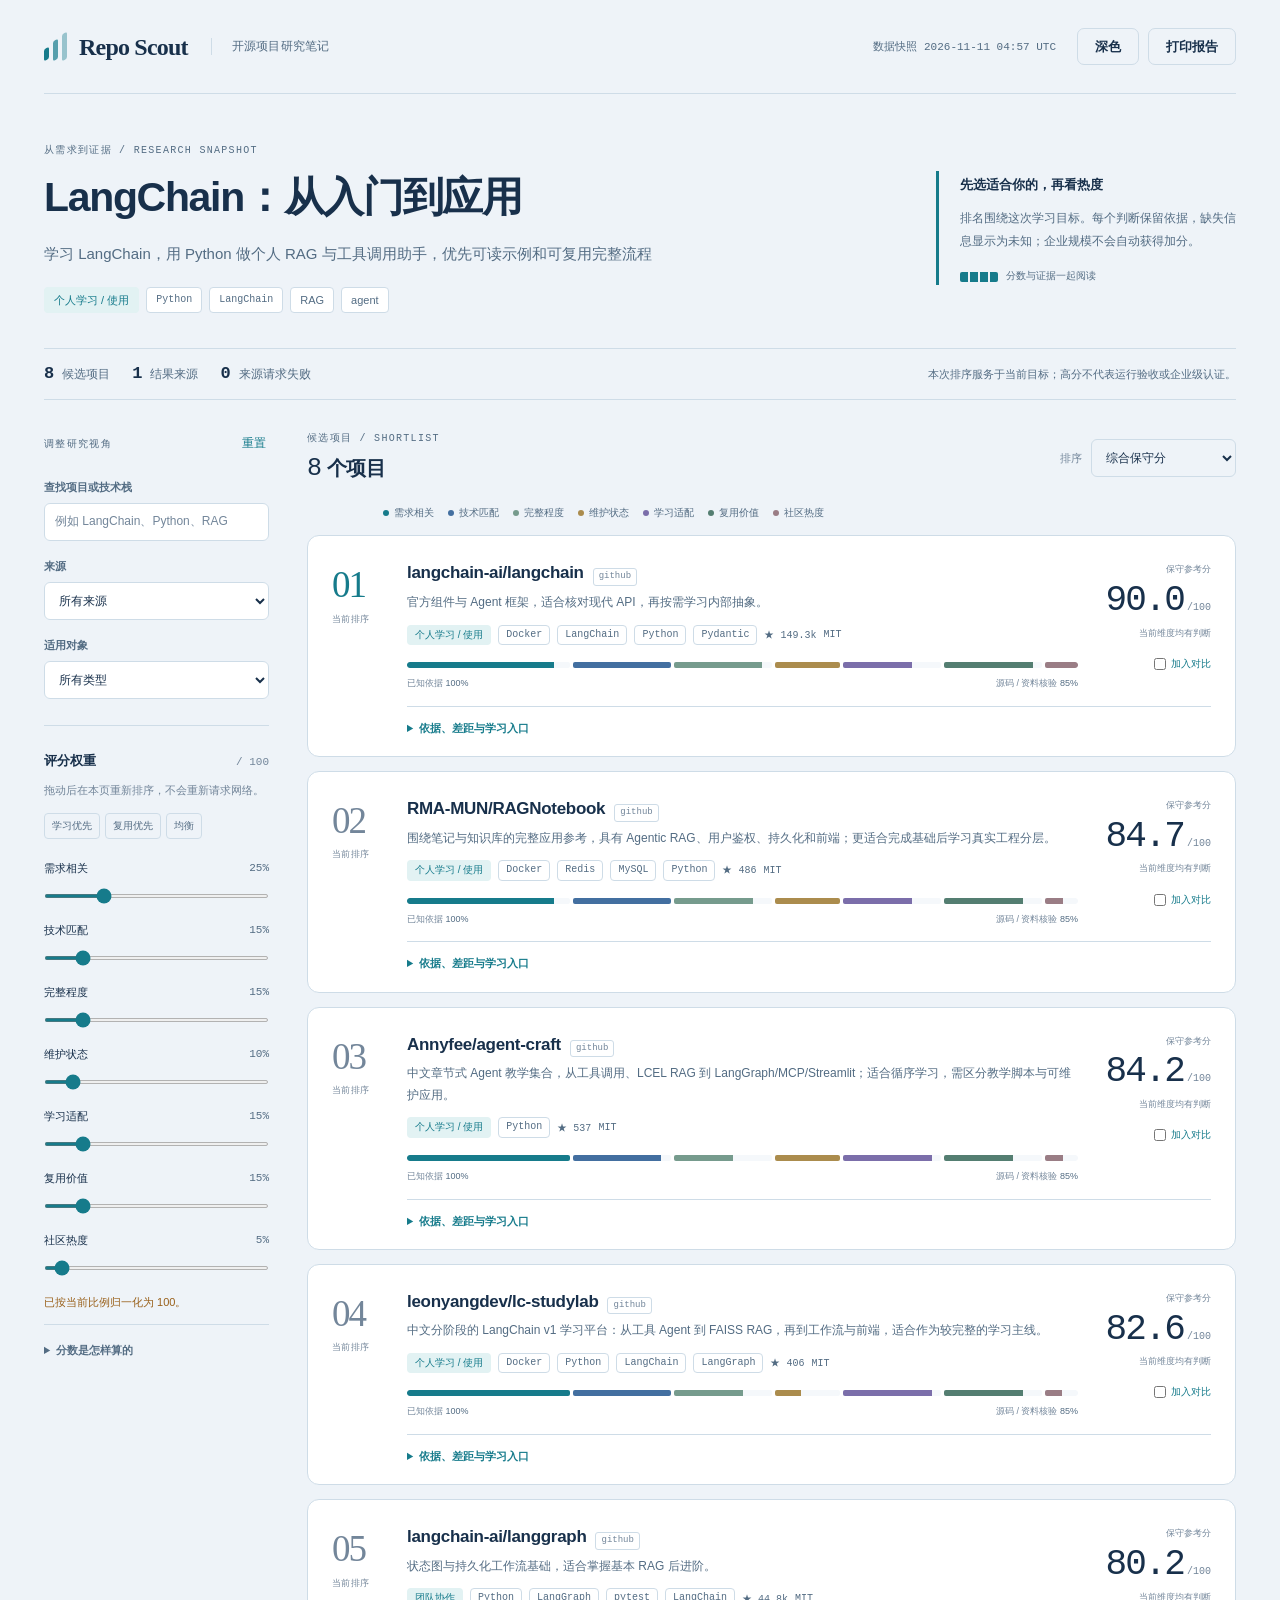
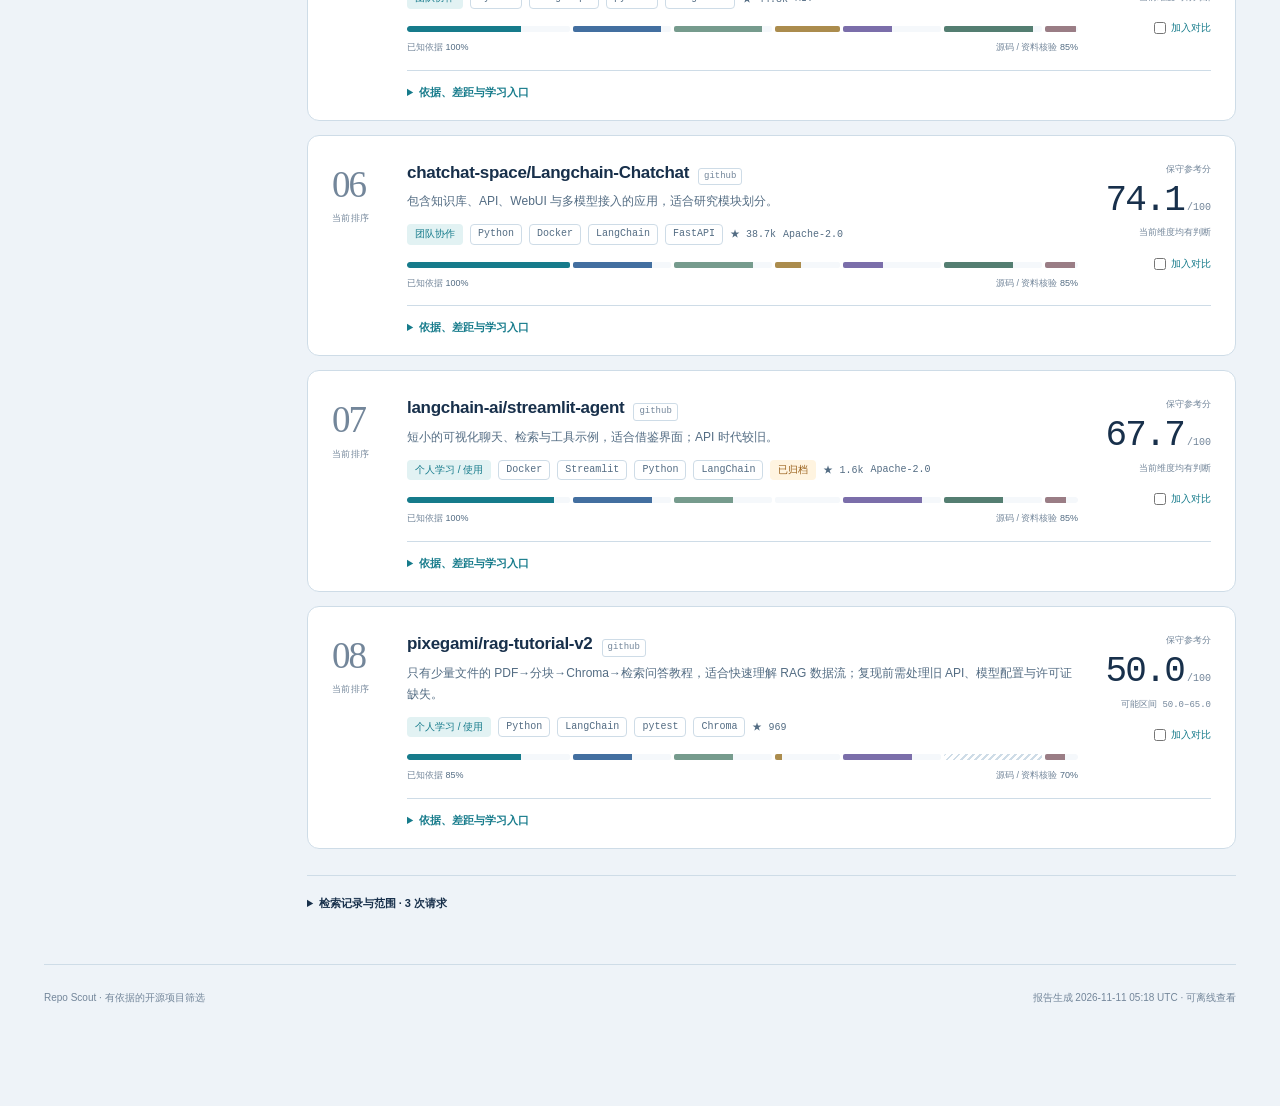
==== docs/index.html @ b9901a0a "feat: publish portable Repo Scout skill with evidence-based LangChain case" ====
<!doctype html>
<html lang="zh-CN" data-theme="light">
<head>
  <meta charset="utf-8">
  <meta name="viewport" content="width=device-width,initial-scale=1">
  <meta name="color-scheme" content="light dark">
  <meta name="referrer" content="no-referrer">
  <meta http-equiv="Content-Security-Policy" content="default-src 'none'; script-src 'unsafe-inline'; style-src 'unsafe-inline'; img-src data:; font-src 'none'; connect-src 'none'; base-uri 'none'; form-action 'none'">
  <title>LangChain：从入门到应用 · Repo Scout</title>
  <style>:root{--field:#eef3f8;--paper:#fff;--ink:#18304b;--sub:#536c83;--muted:#73869a;--rule:#cedce7;--soft:#f5f8fb;--teal:#167b8b;--teal-soft:#e2f2f3;--amber:#99601a;--amber-soft:#fff4e0;--focus:#256eae;--display:Georgia,"Times New Roman","Microsoft YaHei",serif;--body:"Segoe UI","PingFang SC","Microsoft YaHei",sans-serif;--mono:"Cascadia Code","SFMono-Regular",Consolas,monospace;--c0:#167b8b;--c1:#436fa0;--c2:#769b8d;--c3:#ab8c4d;--c4:#7b6eaa;--c5:#547e71;--c6:#9a7d85;color-scheme:light}
[data-theme=dark]{--field:#101d2c;--paper:#172a3c;--ink:#e0ebf5;--sub:#a7bdd0;--muted:#8ba3b8;--rule:#334b61;--soft:#203449;--teal:#76ced4;--teal-soft:#1e414d;--amber:#e7be78;--amber-soft:#3e382b;--focus:#82beef;--c0:#67c0ca;--c1:#86aee0;--c2:#8dbda7;--c3:#c6ad74;--c4:#b4a0de;--c5:#8cb7a8;--c6:#cb9daa;color-scheme:dark}
*{box-sizing:border-box}html{scroll-behavior:smooth;scroll-padding-top:20px}body{margin:0;background:var(--field);color:var(--ink);font:15px/1.65 var(--body)}button,input,select{font:inherit}button,a,input,select,summary{ -webkit-tap-highlight-color:transparent}button{cursor:pointer}a{color:var(--teal);text-decoration-thickness:1px;text-underline-offset:3px}a:hover{text-decoration:underline}button:focus-visible,a:focus-visible,input:focus-visible,select:focus-visible,summary:focus-visible{outline:3px solid var(--focus);outline-offset:4px}button:disabled{opacity:.45;cursor:not-allowed}[hidden]{display:none!important}.page-shell{max-width:1512px;margin:auto;padding:0 44px}.topbar{min-height:94px;border-bottom:1px solid var(--rule);display:flex;align-items:center;justify-content:space-between;gap:20px}.wordmark{display:flex;align-items:center;gap:11px;color:var(--ink);font:700 24px/1 var(--display);letter-spacing:-.8px;text-decoration:none;white-space:nowrap}.wordmark:hover{text-decoration:none}.edition{font:12px var(--body);letter-spacing:.02em;color:var(--sub);margin-left:12px;padding-left:20px;border-left:1px solid var(--rule)}.scout-mark{width:24px;height:27px;position:relative;display:inline-block}.scout-mark i{position:absolute;left:0;bottom:0;width:5px;background:var(--teal);transform:skewY(-25deg);border-radius:2px}.scout-mark i:nth-child(1){height:12px}.scout-mark i:nth-child(2){height:20px;left:9px;opacity:.7}.scout-mark i:nth-child(3){height:27px;left:18px;opacity:.4}.top-actions{display:flex;align-items:center;gap:9px}.snapshot{font:11px var(--mono);color:var(--sub);margin-right:12px}.button{border:1px solid var(--teal);background:var(--teal);color:var(--paper);border-radius:7px;padding:8px 17px;font-size:13px;font-weight:600;line-height:1.5}.button:hover{filter:brightness(.94)}.button.quiet{color:var(--ink);border-color:var(--rule);background:transparent}.text-button{background:none;border:none;color:var(--teal);padding:3px;font-size:12px}.text-button:hover{text-decoration:underline}.brief{padding:49px 0 35px;display:grid;grid-template-columns:minmax(0,1fr) 300px;gap:70px;align-items:center}.eyebrow{font:10px/1.6 var(--mono);text-transform:uppercase;letter-spacing:.13em;color:var(--sub);margin:0 0 12px}.brief h1{font-size:clamp(28px,3.2vw,45px);font-weight:650;line-height:1.3;letter-spacing:-1.3px;margin:0 0 16px;max-width:850px}.brief-goal{font-size:15px;line-height:1.85;color:var(--sub);max-width:780px;margin:0 0 19px;overflow-wrap:anywhere}.brief-tags{display:flex;gap:7px;flex-wrap:wrap}.chip{display:inline-flex;align-items:center;border:1px solid var(--rule);padding:3px 9px;border-radius:4px;font-size:11px;color:var(--sub);background:var(--paper);max-width:100%;overflow-wrap:anywhere}.chip.stack{font-family:var(--mono);font-size:10px}.chip.audience{color:var(--teal);background:var(--teal-soft);border-color:transparent}.chip.warning{color:var(--amber);background:var(--amber-soft);border-color:transparent}.reading-note{border-left:3px solid var(--teal);padding:2px 0 0 21px;font-size:12px;color:var(--sub)}.reading-note .note-label{color:var(--ink);font-size:13px;font-weight:650;margin:0 0 9px}.reading-note p{margin:0;line-height:1.9}.note-bottom{display:flex;gap:8px;align-items:center;margin-top:16px;font-size:10px}.evidence-key{height:10px;width:38px;border-radius:2px;background:repeating-linear-gradient(90deg,var(--teal) 0 8px,transparent 8px 10px)}.research-summary{display:flex;align-items:center;gap:22px;flex-wrap:wrap;border-top:1px solid var(--rule);border-bottom:1px solid var(--rule);padding:13px 0;margin-bottom:31px;font-size:12px;color:var(--sub)}.summary-part{display:flex;gap:8px;align-items:baseline}.summary-part strong{font:600 17px/1.4 var(--mono);color:var(--ink)}.summary-boundary{margin-left:auto;max-width:520px;font-size:11px}.workspace{display:grid;grid-template-columns:225px minmax(0,1fr);gap:38px;align-items:start}.control-panel{position:sticky;top:22px;padding:0 0 26px}.panel-heading{display:flex;justify-content:space-between;align-items:baseline;gap:6px;margin-bottom:21px}.panel-heading .eyebrow{margin:0}.field-label{display:block;font-size:11px;font-weight:600;margin:16px 0 7px;color:var(--sub)}input[type=search],select{min-height:38px;width:100%;color:var(--ink);border:1px solid var(--rule);background:var(--paper);border-radius:6px;padding:8px 10px;font-size:12px}input::placeholder{color:var(--muted)}.weight-title{display:flex;align-items:baseline;justify-content:space-between;border-top:1px solid var(--rule);padding-top:24px;margin-top:26px}.weight-title h2{font-size:13px;margin:0}.weight-title>span{font:11px var(--mono);color:var(--muted)}.control-help{font-size:11px;color:var(--muted);line-height:1.75;margin:9px 0 13px}.preset-row{display:flex;gap:5px;margin-bottom:20px}.preset{font-size:10px;border:1px solid var(--rule);border-radius:4px;padding:4px 7px;background:transparent;color:var(--sub)}.preset:hover,.preset.active{background:var(--teal-soft);border-color:var(--teal);color:var(--teal)}.weight-control{margin:0 0 15px}.weight-control label{font-size:11px;display:flex;justify-content:space-between;align-items:center;margin-bottom:4px}.weight-control output{font:11px var(--mono);color:var(--sub)}input[type=range]{width:100%;height:4px;accent-color:var(--teal);margin:0;cursor:pointer}.weight-status{font-size:11px;color:var(--amber);min-height:18px;margin:0}.method-note{font-size:11px;color:var(--muted);border-top:1px solid var(--rule);padding-top:16px;margin-top:13px}.method-note summary{font-weight:600;color:var(--sub);cursor:pointer}.method-note p{margin:12px 0 0;line-height:1.8}.results-panel{min-width:0}.result-toolbar{display:flex;justify-content:space-between;align-items:center;gap:20px;margin-bottom:20px}.result-toolbar .eyebrow{margin:0 0 5px}.result-toolbar h2{font-size:20px;font-weight:600;margin:0;letter-spacing:-.4px}.result-toolbar h2 span{font:500 25px var(--mono)}.sort-control{display:flex;align-items:center;gap:9px}.sort-control label{font-size:11px;color:var(--muted);white-space:nowrap}.sort-control select{width:145px;background:transparent}.rail-legend{display:flex;gap:14px;flex-wrap:wrap;margin:0 0 14px;padding-left:76px;font-size:10px;color:var(--sub)}.legend-item{display:flex;align-items:center;gap:5px}.legend-dot{width:6px;height:6px;border-radius:50%;display:inline-block}.result-row{display:grid;grid-template-columns:52px minmax(0,1fr) 110px;column-gap:23px;position:relative;background:var(--paper);border:1px solid var(--rule);border-radius:12px;padding:25px 24px 19px;margin-bottom:14px;transition:border-color .18s ease;overflow:hidden}.result-row:hover{border-color:var(--teal)}.result-row.selected{border-color:var(--teal);box-shadow:inset 3px 0 var(--teal)}.rank-number{font:400 37px/1.2 var(--display);color:var(--muted);letter-spacing:-2px;padding-top:2px}.result-row:first-child .rank-number{color:var(--teal)}.rank-number small{display:block;font:9px/1.4 var(--mono);letter-spacing:.05em;color:var(--muted);margin-top:6px}.result-main{min-width:0}.project-title{display:flex;align-items:baseline;flex-wrap:wrap;gap:9px;margin:0 0 6px}.project-title a,.project-title .non-link{font:650 17px/1.4 var(--body);color:var(--ink);letter-spacing:-.3px;text-decoration:none;overflow-wrap:anywhere}.project-title a:hover{color:var(--teal);text-decoration:underline}.provider-label{font:9px/1.5 var(--mono);color:var(--muted);border:1px solid var(--rule);padding:1px 5px;border-radius:3px;white-space:nowrap}.project-summary{font-size:12px;line-height:1.8;margin:0 0 11px;color:var(--sub);overflow-wrap:anywhere}.project-meta{display:flex;gap:7px;flex-wrap:wrap;align-items:center;margin-bottom:17px}.project-meta .chip{padding:1px 7px;font-size:10px}.metric-note{font:10px var(--mono);color:var(--sub)}.metric-sep{color:var(--rule)}.score-cell{grid-column:3;grid-row:1;align-self:start;text-align:right;padding-top:1px}.score-label{display:block;font-size:9px;color:var(--muted);margin-bottom:4px}.score-value{font:500 36px/1.1 var(--mono);letter-spacing:-2px;color:var(--ink)}.score-max{font:10px var(--mono);color:var(--muted);margin-left:3px}.score-range{font:9px/1.7 var(--mono);color:var(--muted);margin-top:6px}.select-project{display:flex;justify-content:flex-end;gap:5px;font-size:10px;color:var(--teal);margin-top:14px;cursor:pointer}.select-project input{accent-color:var(--teal);width:12px;height:12px;margin:2px 0 0}.evidence-rail{display:flex;width:100%;height:6px;gap:3px;margin:3px 0 8px;overflow:hidden;border-radius:3px}.rail-segment{background:var(--soft);position:relative;border-radius:2px;min-width:0;height:100%;overflow:hidden}.rail-fill{height:100%;display:block;min-width:0}.rail-segment.unknown{background:repeating-linear-gradient(135deg,var(--rule) 0 2px,transparent 2px 5px)}.coverage-row{display:flex;justify-content:space-between;gap:12px;color:var(--muted);font-size:9px;flex-wrap:wrap}.coverage-row strong{font-weight:500;color:var(--sub)}.row-detail{grid-column:2/4;margin-top:15px;padding-top:12px;border-top:1px solid var(--rule);font-size:11px;min-width:0}.row-detail>summary{color:var(--teal);cursor:pointer;font-weight:600;list-style-position:inside;display:list-item}.row-detail[open]>summary{margin-bottom:20px}.detail-grid{display:grid;grid-template-columns:minmax(0,1fr) minmax(0,1fr);gap:22px 28px}.detail-grid h4{font-size:11px;color:var(--ink);margin:0 0 9px}.detail-grid p{margin:0 0 8px;color:var(--sub);overflow-wrap:anywhere}.detail-grid ul,.detail-grid ol{padding-left:18px;margin:0;color:var(--sub)}.detail-grid li{margin:0 0 7px;overflow-wrap:anywhere}.detail-full{grid-column:1/-1}.criterion-grid{display:grid;grid-template-columns:repeat(2,minmax(0,1fr));gap:10px}.criterion{padding:12px;border:1px solid var(--rule);border-radius:6px;background:var(--soft);min-width:0}.criterion-heading{display:flex;justify-content:space-between;gap:8px;align-items:center;margin:0 0 6px}.criterion-heading strong{font-size:11px}.criterion-heading span{font:11px var(--mono);color:var(--teal)}.criterion p{font-size:10px;line-height:1.7;margin:0 0 7px}.criterion .evidence-link{font-size:9px;margin-right:9px}.status-label{font-size:9px;color:var(--muted);display:block;margin-bottom:6px}.facts{display:grid;grid-template-columns:auto minmax(0,1fr);gap:6px 15px;margin:0;color:var(--sub);font-size:10px}.facts dt{color:var(--muted)}.facts dd{margin:0;overflow-wrap:anywhere}.signal-list{display:flex;gap:6px;flex-wrap:wrap}.signal{font-size:9px;background:var(--soft);border:1px solid var(--rule);border-radius:3px;padding:2px 6px;color:var(--sub)}.signal.unknown{color:var(--muted)}.inspection-warning{color:var(--amber)!important;background:var(--amber-soft);padding:8px 10px;border-radius:4px;font-size:10px}.source-log{border-top:1px solid var(--rule);margin:26px 0 0;padding:18px 0;font-size:11px;color:var(--sub)}.source-log>summary{cursor:pointer;color:var(--ink);font-weight:600}.scope-copy{color:var(--muted);max-width:770px}.source-entry{display:grid;grid-template-columns:75px minmax(0,1fr) 55px;gap:12px;padding:11px 0;border-top:1px solid var(--rule);font-size:10px}.source-entry code{font:10px/1.65 var(--mono);overflow-wrap:anywhere;color:var(--sub)}.source-entry .source-state{text-align:right}.source-entry.error{color:var(--amber)}.source-entry p{grid-column:2/-1;margin:0;overflow-wrap:anywhere}.empty-state{text-align:center;background:var(--paper);border:1px dashed var(--rule);border-radius:12px;padding:45px 20px}.empty-symbol{font:55px var(--display);color:var(--teal)}.empty-state h3{font-size:17px;margin:10px 0}.empty-state p{font-size:12px;color:var(--sub);margin-bottom:22px}.report-footer{margin:34px 0 0;padding:25px 0 105px;border-top:1px solid var(--rule);display:flex;justify-content:space-between;gap:18px;font-size:10px;color:var(--muted)}.compare-dock{position:fixed;z-index:20;bottom:20px;left:50%;transform:translateX(-50%);display:flex;gap:20px;align-items:center;max-width:calc(100% - 30px);background:var(--paper);border:1px solid var(--teal);border-radius:10px;padding:11px 14px 11px 18px;box-shadow:0 8px 35px #102b3e20}.compare-dock>div{min-width:0;max-width:550px}.compare-dock strong{display:block;font-size:11px}.compare-dock>div>span{display:block;font-size:10px;color:var(--muted);white-space:nowrap;overflow:hidden;text-overflow:ellipsis}.compare-dock button{white-space:nowrap}.compare-dock .button{font-size:11px}dialog{width:min(1200px,calc(100vw - 36px));max-height:88vh;max-width:none;border:1px solid var(--rule);border-radius:13px;padding:27px;background:var(--paper);color:var(--ink);box-shadow:0 30px 100px #10253740}dialog::backdrop{background:#0d233a88;backdrop-filter:blur(3px)}.dialog-heading{display:flex;justify-content:space-between;gap:20px;align-items:center}.dialog-heading .eyebrow{margin:0 0 5px}.dialog-heading h2{font-size:25px;letter-spacing:-.5px;margin:0}.compare-hint{font-size:11px;color:var(--sub);margin:17px 0}.comparison-scroll{overflow-x:auto;overscroll-behavior:contain}.comparison-table{border-collapse:collapse;width:100%;font-size:11px;table-layout:fixed;min-width:640px}.comparison-table th,.comparison-table td{border-bottom:1px solid var(--rule);padding:14px 15px;text-align:left;vertical-align:top;overflow-wrap:anywhere}.comparison-table thead th{font-size:13px;background:var(--soft);font-weight:650}.comparison-table th:first-child{width:132px;color:var(--muted);font-size:10px;font-weight:500}.comparison-table td .compare-score{font:500 25px var(--mono);color:var(--teal)}.comparison-table td p{margin:4px 0;color:var(--sub);font-size:10px}.comparison-table td ul{padding-left:15px;margin:0}.comparison-table td li{margin-bottom:5px}.toast{position:fixed;z-index:50;bottom:90px;left:50%;transform:translateX(-50%);background:var(--ink);color:var(--paper);border-radius:6px;padding:10px 16px;font-size:12px;max-width:90vw}.skip-link{position:fixed;z-index:100;top:-60px;left:20px;padding:8px 15px;background:var(--paper);color:var(--ink);border:2px solid var(--teal)}.skip-link:focus{top:10px}.no-script{padding:25px;text-align:center;background:var(--amber-soft);color:var(--amber)}
.report-dates{margin:15px 0 20px;max-width:450px}
@media(min-width:1600px){.brief{gap:100px}.result-row{padding:29px 28px 22px;column-gap:27px}.project-title a{font-size:19px}.project-summary{font-size:13px}.evidence-rail{height:7px}.coverage-row{font-size:10px}}
@media(max-width:1100px){.page-shell{padding:0 25px}.workspace{grid-template-columns:195px minmax(0,1fr);gap:25px}.brief{grid-template-columns:minmax(0,1fr) 240px;gap:30px}.edition{display:none}.result-row{grid-template-columns:35px minmax(0,1fr) 84px;column-gap:15px;padding:21px 18px 17px}.rank-number{font-size:30px}.score-value{font-size:29px}.rail-legend{padding-left:52px;gap:9px}.project-title a{font-size:16px}.criterion-grid{grid-template-columns:1fr}.detail-grid{gap:18px}.snapshot{font-size:9px}.brief h1{font-size:34px}}
@media(max-width:760px){.page-shell{padding:0 18px}.topbar{min-height:76px}.wordmark{font-size:22px}.snapshot{display:none}.top-actions{gap:6px}.button.quiet{font-size:10px;padding:7px 9px}.brief{display:block;padding:30px 0 25px}.brief h1{font-size:29px;letter-spacing:-.8px}.brief-goal{font-size:13px}.reading-note{margin-top:24px;padding-left:15px;max-width:none}.note-bottom{display:none}.research-summary{gap:12px 23px;margin-bottom:22px}.summary-boundary{margin-left:0;width:100%;max-width:none}.workspace{display:block}.control-panel{position:static;background:var(--paper);border:1px solid var(--rule);border-radius:10px;padding:18px;margin-bottom:25px;display:grid;grid-template-columns:1fr 1fr;column-gap:15px}.panel-heading,.weight-title,.control-help,.preset-row,#weightControls,.weight-status,.method-note{grid-column:1/-1}.panel-heading{margin-bottom:0}label[for=searchInput],#searchInput{grid-column:1/-1}.field-label{margin-top:13px}.weight-title{margin-top:19px;padding-top:17px}.control-help{margin-bottom:10px}.preset-row{margin-bottom:10px}.weight-control{margin-bottom:7px}#weightControls{display:grid;grid-template-columns:1fr 1fr;gap:10px 18px}.method-note{margin-top:0;padding-top:10px}.result-toolbar{margin-bottom:16px}.rail-legend{padding-left:0;gap:9px;margin-bottom:12px}.result-row{grid-template-columns:28px minmax(0,1fr) 66px;column-gap:10px;padding:18px 13px 15px;border-radius:9px}.rank-number{font-size:27px}.rank-number small{font-size:7px}.project-title{gap:5px}.project-title a{font-size:14px}.project-summary{font-size:11px;margin-bottom:9px}.score-value{font-size:25px;letter-spacing:-1.6px}.score-label{font-size:8px}.score-range{font-size:8px}.score-max{font-size:8px}.project-meta{gap:5px;margin-bottom:12px}.project-meta .chip{font-size:9px}.metric-note{font-size:9px}.coverage-row{font-size:8px;gap:3px}.select-project{font-size:9px}.row-detail{grid-column:1/-1;font-size:10px}.detail-grid{grid-template-columns:1fr}.detail-full{grid-column:auto}.criterion-grid{grid-template-columns:1fr 1fr}.criterion{padding:10px}.criterion-heading strong{font-size:10px}.criterion-heading span{font-size:10px}.sort-control select{width:125px;font-size:11px}.result-toolbar h2{font-size:16px}.result-toolbar h2 span{font-size:21px}.result-toolbar .eyebrow{font-size:8px}.sort-control{gap:5px}.sort-control label{font-size:10px}.source-entry{grid-template-columns:60px minmax(0,1fr) 43px;gap:8px}.report-footer{display:block;padding-bottom:105px;font-size:9px}.report-footer span{display:block;margin-bottom:6px}.compare-dock{bottom:10px;gap:12px;width:calc(100% - 22px);padding:10px 12px}.compare-dock>div{flex:1}.compare-dock>div>span{max-width:190px}.compare-dock .button{padding:8px 12px}.compare-dock .text-button{font-size:10px}dialog{padding:18px;width:calc(100vw - 20px)}.dialog-heading h2{font-size:21px}.dialog-heading .eyebrow{font-size:8px}.comparison-table{min-width:580px}.comparison-table th,.comparison-table td{padding:10px}.comparison-table th:first-child{width:100px}.comparison-table thead th{font-size:11px}}
@media(max-width:420px){.criterion-grid{grid-template-columns:1fr}.score-value{font-size:23px}.project-meta .chip.stack{max-width:110px}.project-title a{font-size:13px}.result-row{grid-template-columns:24px minmax(0,1fr) 62px;column-gap:8px}.rail-legend{font-size:9px;gap:8px}.top-actions #printButton{display:none}.compare-dock>div>span{max-width:140px}}
@media(prefers-reduced-motion:reduce){html{scroll-behavior:auto}*{animation:none!important;transition:none!important}}
@media print{:root{color-scheme:light;--field:#fff;--paper:#fff;--ink:#18304b;--sub:#536c83;--muted:#73869a;--rule:#cedce7;--soft:#f5f8fb;--teal:#167b8b}.page-shell{padding:0;max-width:none}.topbar{min-height:60px}.top-actions,.control-panel,.sort-control,.compare-dock,.select-project,.preset-row,.text-button,.skip-link{display:none!important}.brief{padding:25px 0;grid-template-columns:1fr 230px;gap:30px}.brief h1{font-size:28px}.workspace{display:block}.result-row{break-inside:avoid;padding:20px;margin-bottom:15px;box-shadow:none}.reading-note{font-size:10px}.research-summary{margin-bottom:20px}.row-detail:not([open]){display:none}.report-footer{padding-bottom:20px}.source-log{break-inside:avoid}dialog{display:none!important}.score-cell{color:#18304b}a{color:inherit}.rail-segment,.rail-fill,.chip{-webkit-print-color-adjust:exact;print-color-adjust:exact}}
</style>
</head>
<body>
  <a class="skip-link" href="#results">跳到筛选结果</a>
  <div class="page-shell">
    <header class="topbar">
      <a class="wordmark" href="#top" aria-label="Repo Scout 首页"><span class="scout-mark" aria-hidden="true"><i></i><i></i><i></i></span>Repo Scout<span class="edition">开源项目研究笔记</span></a>
      <div class="top-actions"><span class="snapshot" id="snapshotDate">数据快照 2026-11-11 04:57 UTC</span><button class="button quiet" id="themeButton" type="button" aria-label="切换深色主题">深色</button><button class="button quiet" id="printButton" type="button">打印报告</button></div>
    </header>
    <main id="top">
      <section class="brief" aria-labelledby="reportTitle">
        <div class="brief-copy"><p class="eyebrow">从需求到证据 / RESEARCH SNAPSHOT</p><h1 id="reportTitle">LangChain：从入门到应用</h1><p class="brief-goal" id="profileGoal"></p><div class="brief-tags" id="profileTags"></div></div>
        <aside class="reading-note"><p class="note-label">先选适合你的，再看热度</p><p>排名围绕这次学习目标。每个判断保留依据，缺失信息显示为未知；企业规模不会自动获得加分。</p><div class="note-bottom"><span class="evidence-key"></span><span>分数与证据一起阅读</span></div></aside>
      </section>
      <div class="research-summary" id="researchSummary" aria-live="polite"></div>
      <div class="workspace">
        <aside class="control-panel" aria-label="筛选和评分设置">
          <div class="panel-heading"><span class="eyebrow">调整研究视角</span><button id="resetButton" class="text-button" type="button">重置</button></div>
          <label class="field-label" for="searchInput">查找项目或技术栈</label><input id="searchInput" type="search" placeholder="例如 LangChain、Python、RAG" autocomplete="off">
          <label class="field-label" for="providerFilter">来源</label><select id="providerFilter"><option value="">所有来源</option></select>
          <label class="field-label" for="audienceFilter">适用对象</label><select id="audienceFilter"><option value="">所有类型</option><option value="individual">个人学习 / 使用</option><option value="team">团队协作</option><option value="enterprise">企业方向</option><option value="unknown">尚未确认</option></select>
          <div class="weight-title"><h2>评分权重</h2><span>/ 100</span></div>
          <p class="control-help">拖动后在本页重新排序，不会重新请求网络。</p>
          <div class="preset-row" aria-label="权重预设"><button class="preset" data-preset="learning" type="button">学习优先</button><button class="preset" data-preset="reuse" type="button">复用优先</button><button class="preset" data-preset="balanced" type="button">均衡</button></div>
          <div id="weightControls"></div><p id="weightStatus" class="weight-status" aria-live="polite"></p>
          <details class="method-note"><summary>分数是怎样算的</summary><p>每项判断为 0–5 分，再按权重计算。保守分只累计已有判断；未知项构成上界，不会被描述为零分。排序优先使用保守分，再看证据覆盖度。</p><p>“结构信号”只代表目录或文件存在。“源码核验”代表阅读证据，仍不代表实际运行或生产验收。</p><p id="methodologyText"></p></details>
        </aside>
        <section class="results-panel" aria-labelledby="resultHeading">
          <div class="result-toolbar"><div><p class="eyebrow">候选项目 / SHORTLIST</p><h2 id="resultHeading"><span id="resultCount" role="status" aria-live="polite">0</span> 个项目</h2></div><div class="sort-control"><label for="sortSelect">排序</label><select id="sortSelect"><option value="score">综合保守分</option><option value="stars">Star 数</option><option value="updated">最近代码提交</option></select></div></div>
          <div class="rail-legend" id="railLegend" aria-label="分数颜色图例"></div>
          <div id="results" class="results-list" aria-live="polite"></div>
          <div id="emptyState" class="empty-state" hidden><span class="empty-symbol" aria-hidden="true">⌕</span><h3>没有匹配的候选项目</h3><p>试试缩短关键词，或将来源与适用对象恢复为“所有”。</p><button class="button" id="emptyReset" type="button">清除筛选</button></div>
          <details class="source-log"><summary id="sourceLogTitle">检索记录与范围</summary><p class="scope-copy">这是一次有边界的检索快照，并不代表覆盖平台上的所有开源项目。明确提供的候选会与检索命中分别标注；失败的来源会明确保留。</p><dl class="facts report-dates"><dt>数据快照</dt><dd id="retrievedDate">2026-11-11 04:57 UTC</dd><dt>仓库核查</dt><dd id="inspectedDate">2026-11-11 05:05 UTC</dd><dt>报告生成</dt><dd id="generatedDate">2026-11-11 05:18 UTC</dd></dl><div id="sourceLog"></div></details>
        </section>
      </div>
    </main>
    <footer class="report-footer"><span>Repo Scout · 有依据的开源项目筛选</span><span>报告生成 2026-11-11 05:18 UTC · 可离线查看</span></footer>
  </div>
  <aside id="compareDock" class="compare-dock" aria-label="已选对比项目" hidden><div><strong id="compareCount" role="status" aria-live="polite">0 个项目</strong><span id="compareNames"></span></div><button class="text-button" id="clearCompare" type="button">清空</button><button class="button" id="compareButton" type="button">并排对比</button></aside>
  <dialog id="compareDialog" aria-labelledby="compareTitle"><div class="dialog-heading"><div><p class="eyebrow">同一把尺子 / SIDE BY SIDE</p><h2 id="compareTitle">项目对比</h2></div><button class="button quiet" id="closeCompare" type="button" aria-label="关闭对比">关闭 ×</button></div><p class="compare-hint">横向对照相同维度；未知项需要进一步核查。</p><div id="compareContent" class="comparison-scroll" tabindex="0" role="region" aria-label="可横向滚动的项目对比表"></div></dialog>
  <div id="toast" class="toast" role="status" hidden></div>
  <noscript><p class="no-script">此报告需要 JavaScript 才能显示交互对比。原始数据保存在随附的 report.json 中。</p></noscript>
  <script id="report-data" type="application/json">{"schema_version": 1, "title": "LangChain：从入门到应用", "generated_at": "2026-11-11T05:18:04.285563+00:00", "retrieved_at": "2026-11-11T04:57:13.681072+00:00", "inspected_at": "2026-11-11T05:05:14.889428+00:00", "profile": {"schema_version": 1, "kind": "idea", "title": "LangChain：从入门到应用", "goal": "学习 LangChain，用 Python 做个人 RAG 与工具调用助手，优先可读示例和可复用完整流程", "stack": ["Python", "LangChain"], "capabilities": ["RAG", "agent"], "queries": ["LangChain RAG agent Python", "LangChain RAG"], "target_audience": "individual", "observations": []}, "weights": {"relevance": 25.0, "stack_fit": 15.0, "completeness": 15.0, "maintenance": 10.0, "learning_fit": 15.0, "reuse": 15.0, "popularity": 5.0}, "source_receipts": [{"provider": "github", "query": "langchain tutorial in:name,description language:Python", "status": "ok", "count": 10, "retrieved_at": "2026-11-11T04:57:06.902680+00:00"}, {"provider": "github", "query": "langchain rag in:name,description language:Python stars:\u003e100", "status": "ok", "count": 10, "retrieved_at": "2026-11-11T04:57:09.557437+00:00"}, {"provider": "github", "query": "langchain agent in:name,description language:Python stars:\u003e1000", "status": "ok", "count": 10, "retrieved_at": "2026-11-11T04:57:13.680982+00:00"}], "methodology": {"version": "1.0", "scale": "0..5", "ranking": "weighted lower bound, then known evidence coverage, then name", "unknown": "Null means unknown. The interval includes its possible contribution; it is not a scored failure.", "limits": "Scores serve this brief. Source review is not runtime acceptance or enterprise certification. Stars describe attention, not quality.", "assessment_count": 8, "candidate_execution": false}, "items": [{"id": "github:langchain-ai/langchain", "provider": "github", "name": "langchain-ai/langchain", "url": "https://github.com/langchain-ai/langchain", "description": "The agent engineering platform.", "stars": 149338, "forks": 25104, "language": "Python", "topics": ["agents", "ai", "ai-agents", "anthropic", "chatgpt", "deepagents", "enterprise", "framework", "gemini", "generative-ai", "langchain", "langgraph", "llm", "multiagent", "open-source", "openai", "pydantic", "python", "rag", "typescript"], "created_at": "2022-10-17T02:58:36Z", "updated_at": "2026-11-11T04:22:32Z", "pushed_at": "2026-11-10T21:33:47Z", "archived": false, "license": "MIT", "default_branch": "master", "retrieved_at": "2026-11-11T05:01:26Z", "discovery": [{"query": "langchain agent in:name,description language:Python stars:\u003e1000", "type": "search"}], "last_commit_at": "2026-11-10T18:39:34Z", "latest_release_at": "2026-11-10T18:37:31Z", "readme_excerpt": "\u003cdiv align=\"center\"\u003e\n  \u003ca href=\"https://docs.langchain.com/oss/python/langchain/overview\"\u003e\n    \u003cpicture\u003e\n      \u003csource media=\"(prefers-color-scheme: dark)\" srcset=\".github/images/logo-dark.svg\"\u003e\n      \u003csource media=\"(prefers-color-scheme: light)\" srcset=\".github/images/logo-light.svg\"\u003e\n      \u003cimg alt=\"LangChain Logo\" src=\".github/images/logo-dark.svg\" width=\"50%\"\u003e\n    \u003c/picture\u003e\n  \u003c/a\u003e\n\u003c/div\u003e\n\n\u003cdiv align=\"center\"\u003e\n  \u003ch3\u003eThe agent engineering platform.\u003c/h3\u003e\n\u003c/div\u003e\n\n\u003cdiv align=\"center\"\u003e\n  \u003ca href=\"https://opensource.org/licenses/MIT\" target=\"_blank\"\u003e\u003cimg src=\"https://img.shields.io/pypi/l/langchain\" alt=\"PyPI - License\"\u003e\u003c/a\u003e\n  \u003ca href=\"https://pypistats.org/packages/langchain\" target=\"_blank\"\u003e\u003cimg src=\"https://img.shields.io/pepy/dt/langchain\" alt=\"PyPI - Downloads\"\u003e\u003c/a\u003e\n  \u003ca href=\"https://pypi.org/project/langchain/#history\" target=\"_blank\"\u003e\u003cimg src=\"https://img.shields.io/pypi/v/langchain?label=%20\" alt=\"Version\"\u003e\u003c/a\u003e\n  \u003ca href=\"https://x.com/langchain_oss\" target=\"_blank\"\u003e\u003cimg src=\"https://img.shields.io/twitter/url/https/twitter.com/langchain_oss.svg?style=social\u0026label=Follow%20%40LangChain\" alt=\"Twitter / X\"\u003e\u003c/a\u003e\n\u003c/div\u003e\n\n\u003cbr\u003e\n\nLangChain is a framework for building agents and LLM-powered applications. It helps you chain together interoperable components and third-party integrations to simplify AI application development — all while future-proofing decisions as the underlying technology evolves.\n\n\u003e [!TIP]\n\u003e Just getting started? Check out **[Deep Agents](https://docs.langchain.com/oss/python/deepagents/)** — a higher-level package built on LangChain for agents that have built-in capabilities for common usage patterns such as planning, subagents, file system usage, and more.\n\n## Quickstart\n\n```bash\nuv add langchain\n```\n\n```python\nfrom langchain.chat_models import init_chat_model\n\nmodel = init_chat_model(\"openai:gpt-5.5\")\nresult = model.invoke(\"Hello, world!\")\n```\n\nIf you're looking for more advanced customization or agent orchestration, check out [LangGraph](https://github.com/langchain-ai/langgraph), our framework for building controllable agent workflows.\n\nFor an equivalent JS/TS library, check out [LangChain.js](https://github.com/langchain-ai/langchainjs).\n\n\u003e [!TIP]\n\u003e For developing, debugging, and deploying AI agents and LLM applications, see [LangSmith](https://docs.langchain.com/langsmith/home).\n\n## LangChain ecosystem\n\nWhile the LangChain framework can be used standalone, it also integrates seamlessly with any LangChain product, giving developers a full suite of tools when building LLM applications.\n\n- **[Deep Agents](https://docs.langchain.com/oss/python/deepagents/)** — Build agents that can plan, use subagents, and leverage file systems for complex tasks\n- **[LangGraph](https://docs.langchain.com/oss/python/langgraph/overview)** — Build agents that can reliably handle complex tasks with our low-level agent orchestration framework\n- **[Integrations](https://docs.langchain.com/oss/python/integrations/providers/overview)** — Chat \u0026 embedding models, tools \u0026 toolkits, and more\n- **[LangSmith](https://www.langchain.com/langsmith)** — Agent evals, observability, and debugging for LLM apps\n- **[LangSmith Deployment](https://docs.langchain.com/langsmith/deployments)** — Deploy and scale agents with a purpose-built platform for long-running, stateful workflows\n\n## Why use LangChain?\n\nLangChain helps developers build applications powered by LLMs through a standard interface for models, embeddings, vector stores, and more.\n\n- **Real-time data augmentation** — Easily connect LLMs to diverse data sources and external/internal systems, drawing from LangChain's vast library of integrations with model providers, tools, vector stores, retrievers, and more\n- **Model interoperability** — Swap models in and out as your engineering team experiments to find the best choice for your application's needs. As the industry frontier evolves, adapt quickly — LangChain's abstractions keep you moving without losing momentum\n- **Rapid prototyping** — Quickly build and iterate on LLM applications with LangChain's modular, component-based architecture. Test different approaches and workflows without rebuilding from scratch, accelerating your development cycle\n- **Production-ready features** — Deploy reliable applications with built-in support for monitoring, evaluation, and debugging through integrations like LangSmith. Scale with confidence using battle-tested patterns and best practices\n- **Vibrant community and ecosystem** — Leverage a rich ecosystem of integrations, templates, and community-contributed components. Benefit from continuous improvements and stay up-to-date with the latest AI developments through an active open-source community\n- **Flexible abstraction layers** — Work at the level of abstraction that suits your needs — from high-level chains for quick starts to low-level components for fine-grained control. LangChain grows with your application's complexity\n\n---\n\n## Resources\n\n- [Documentation](https://docs.langchain.com/oss/python/langchain/overview) — conceptual overviews and guides\n- [LangChain ecosystem overview](https://docs.langchain.com/oss/python/concepts/products) — how LangChain, LangGraph, and Deep Agents fit together\n- [API reference](https://reference.langchain.com/python) — complete reference for all public classes, functions, and types\n- [Discussions](https://forum.langchain.com/c/oss-product-help-lc-and-lg/langchain/14) — community forum for technical questions, ideas, and feedback\n- [LangChain Academy](https://academy.langchain.com/) — comprehensive, free courses on LangChain libraries and products, made by the LangChain team\n- [Contributing Guide](https://docs.langchain.com/oss/python/contributing/overview) — how to contribute and find good first issues\n- [Code of Conduct](https://github.com/langchain-ai/langchain/?tab=coc-ov-file) — community guidelines and standards\n", "stack": ["Docker", "LangChain", "Python", "Pydantic", "pytest", "FastAPI", "SQLAlchemy", "Playwright", "LangGraph"], "signals": {"tests": true, "ci": true, "docs": true, "examples": true, "deployment": true, "manifest": true}, "evidence": [{"url": "https://github.com/langchain-ai/langchain", "kind": "metadata", "note": "Current provider metadata; no candidate code was run."}, {"url": "https://github.com/langchain-ai/langchain/tree/master", "kind": "structure", "note": "File-presence signals only; tests and deployment were not executed."}, {"url": "https://github.com/langchain-ai/langchain/blob/master/README.md", "kind": "readme", "note": "Maintainer description; not independent runtime validation."}, {"url": "https://github.com/langchain-ai/langchain/blob/master/.devcontainer/docker-compose.yaml", "kind": "manifest", "note": "Declared dependencies, not proof of exercised integrations."}, {"url": "https://github.com/langchain-ai/langchain/blob/master/libs/core/pyproject.toml", "kind": "manifest", "note": "Declared dependencies, not proof of exercised integrations."}, {"url": "https://github.com/langchain-ai/langchain/blob/master/libs/langchain/pyproject.toml", "kind": "manifest", "note": "Declared dependencies, not proof of exercised integrations."}, {"url": "https://github.com/langchain-ai/langchain/blob/master/libs/langchain_v1/pyproject.toml", "kind": "manifest", "note": "Declared dependencies, not proof of exercised integrations."}, {"url": "https://github.com/langchain-ai/langchain/blob/master/libs/model-profiles/pyproject.toml", "kind": "manifest", "note": "Declared dependencies, not proof of exercised integrations."}, {"url": "https://github.com/langchain-ai/langchain/commit/c6ec96a74b97d3c057c14e93129a5b3e53a961ff", "kind": "commit", "note": "Latest default-branch commit; may be automated."}, {"url": "https://github.com/langchain-ai/langchain/releases/tag/langchain%3D%3D1.4.10", "kind": "release", "note": "Latest observed published release; creation and push dates are separate."}], "inspection_errors": [], "inspection": {"tree_complete": true, "file_count": 3285, "inspected_manifests": [".devcontainer/docker-compose.yaml", "libs/core/pyproject.toml", "libs/langchain/pyproject.toml", "libs/langchain_v1/pyproject.toml", "libs/model-profiles/pyproject.toml"], "latest_commit_sha": "c6ec96a74b97d3c057c14e93129a5b3e53a961ff"}, "summary": "官方组件与 Agent 框架，适合核对现代 API，再按需学习内部抽象。", "category": "framework", "audience": {"label": "individual", "reason": "个人可用包级 API 开始；仓库本身是大型多包框架，并非可直接交付的个人知识库应用。", "evidence": ["https://github.com/langchain-ai/langchain/blob/c6ec96a74b97d3c057c14e93129a5b3e53a961ff/libs/langchain_v1/pyproject.toml", "https://github.com/langchain-ai/langchain/blob/c6ec96a74b97d3c057c14e93129a5b3e53a961ff/libs/langchain_v1/langchain/agents/factory.py", "https://github.com/langchain-ai/langchain/blob/c6ec96a74b97d3c057c14e93129a5b3e53a961ff/README.md"]}, "strengths": ["现代 LangChain API 的一手依据", "可从包级快速调用逐步深入工具循环", "MIT；组件接口明确"], "gaps": ["不是现成 RAG 应用，需自行接入文档与向量存储", "官方 README 的生产能力描述没有被本案例运行验证", "大型仓库直接通读成本高"], "learning_path": ["先阅读 README 与官方 Models/Tools 文档", "从 create_agent 的工具调用接口入手", "只追踪需要的中间件与检查点边界"], "criteria": {"relevance": {"value": 4.5, "reason": "create_agent 实现模型与工具循环，并提供状态、结构化输出和检查点接口；贴合工具助手。完整个人 RAG 产品仍需补数据与检索流程。", "evidence": ["https://github.com/langchain-ai/langchain/blob/c6ec96a74b97d3c057c14e93129a5b3e53a961ff/libs/langchain_v1/pyproject.toml", "https://github.com/langchain-ai/langchain/blob/c6ec96a74b97d3c057c14e93129a5b3e53a961ff/libs/langchain_v1/langchain/agents/factory.py", "https://github.com/langchain-ai/langchain/blob/c6ec96a74b97d3c057c14e93129a5b3e53a961ff/README.md"], "status": "source-reviewed"}, "stack_fit": {"value": 5, "reason": "langchain 1.4.10 声明 Python\u003e=3.10、langchain-core 1.x 与 LangGraph 1.x；factory.py 直接集成 BaseChatModel、BaseTool、StateGraph。", "evidence": ["https://github.com/langchain-ai/langchain/blob/c6ec96a74b97d3c057c14e93129a5b3e53a961ff/libs/langchain_v1/pyproject.toml", "https://github.com/langchain-ai/langchain/blob/c6ec96a74b97d3c057c14e93129a5b3e53a961ff/libs/langchain_v1/langchain/agents/factory.py", "https://github.com/langchain-ai/langchain/blob/c6ec96a74b97d3c057c14e93129a5b3e53a961ff/README.md"], "status": "source-reviewed"}, "completeness": {"value": 4.5, "reason": "已读 Agent 工厂实现、依赖清单与官方文档入口；检查点、工具路由和中间件均有接口。该分数指框架范围完整性，未执行测试或集成验收。", "evidence": ["https://github.com/langchain-ai/langchain/blob/c6ec96a74b97d3c057c14e93129a5b3e53a961ff/libs/langchain_v1/pyproject.toml", "https://github.com/langchain-ai/langchain/blob/c6ec96a74b97d3c057c14e93129a5b3e53a961ff/libs/langchain_v1/langchain/agents/factory.py", "https://github.com/langchain-ai/langchain/blob/c6ec96a74b97d3c057c14e93129a5b3e53a961ff/README.md"], "status": "source-reviewed"}, "maintenance": {"value": 5, "reason": "距离 last_commit_at 约 0 天；仅日期启发式，未判定提交是否有实质业务变化。", "evidence": ["https://github.com/langchain-ai/langchain"], "status": "heuristic"}, "learning_fit": {"value": 3.5, "reason": "README 提供极小调用起点，API 文档与概念资料齐全；factory.py 含复杂泛型、重载和中间件组合，初学者不宜从整库源码开始。", "evidence": ["https://github.com/langchain-ai/langchain/blob/c6ec96a74b97d3c057c14e93129a5b3e53a961ff/libs/langchain_v1/pyproject.toml", "https://github.com/langchain-ai/langchain/blob/c6ec96a74b97d3c057c14e93129a5b3e53a961ff/libs/langchain_v1/langchain/agents/factory.py", "https://github.com/langchain-ai/langchain/blob/c6ec96a74b97d3c057c14e93129a5b3e53a961ff/README.md"], "status": "source-reviewed"}, "reuse": {"value": 4.5, "reason": "MIT 与模型/工具抽象便于按包复用；直接依赖稳定公开接口比复制内部工厂更合理，模型供应商和检索组件仍需自行选择。", "evidence": ["https://github.com/langchain-ai/langchain/blob/c6ec96a74b97d3c057c14e93129a5b3e53a961ff/libs/langchain_v1/pyproject.toml", "https://github.com/langchain-ai/langchain/blob/c6ec96a74b97d3c057c14e93129a5b3e53a961ff/libs/langchain_v1/langchain/agents/factory.py", "https://github.com/langchain-ai/langchain/blob/c6ec96a74b97d3c057c14e93129a5b3e53a961ff/README.md"], "status": "source-reviewed"}, "popularity": {"value": 5, "reason": "当前平台 Stars 的对数指标，100,000 Stars 达到上限；不等于用户数或代码质量。", "evidence": ["https://github.com/langchain-ai/langchain"], "status": "heuristic"}}, "score": 90.0, "score_upper": 90.0, "coverage": 1.0, "review_coverage": 0.85, "rank": 1}, {"id": "github:RMA-MUN/RAGNotebook", "provider": "github", "name": "RMA-MUN/RAGNotebook", "url": "https://github.com/RMA-MUN/RAGNotebook", "description": "基于LangChain、LangGraph、FastAPI和React的RAG项目，主分支为基于知识图谱的知识管理平台，base-rag分支为完整的向量RAG项目供学习使用", "stars": 486, "forks": 85, "language": "Python", "topics": ["fastapi", "graphrag", "knowledge-graph", "langchain", "mysql", "neo4j", "rag", "react", "sqlachemy"], "created_at": "2026-03-06T08:43:18Z", "updated_at": "2026-11-10T10:02:18Z", "pushed_at": "2026-10-31T11:47:00Z", "archived": false, "license": "MIT", "default_branch": "master", "retrieved_at": "2026-11-11T05:01:07Z", "discovery": [{"query": "langchain rag in:name,description language:Python stars:\u003e100", "type": "search"}], "last_commit_at": "2026-10-31T11:37:27Z", "latest_release_at": "2026-09-09T08:21:19Z", "readme_excerpt": "# RAG NoteBook— 智能笔记助手\n\n\u003cdiv align=\"center\"\u003e\n\u003ca href=\"https://github.com/RMA-MUN/RAGNotebook/stargazers\"\u003e\n  \u003cimg src=\"https://img.shields.io/github/stars/RMA-MUN/RAGNotebook?style=flat-square\u0026label=Stars\u0026color=orange\" alt=\"Stars\"\u003e\n\u003c/a\u003e\n\u003ca href=\"https://github.com/RMA-MUN/RAGNotebook/network/members\"\u003e\n  \u003cimg src=\"https://img.shields.io/github/forks/RMA-MUN/RAGNotebook?style=flat-square\u0026label=Forks\u0026color=green\" alt=\"Forks\"\u003e\n\u003c/a\u003e\n\u003ca href=\"https://github.com/RMA-MUN/RAGNotebook/actions/workflows/ci.yml\"\u003e\n  \u003cimg src=\"https://github.com/RMA-MUN/RAGNotebook/actions/workflows/ci.yml/badge.svg\" alt=\"CI\"\u003e\n\u003c/a\u003e\n  \u003cimg src=\"https://img.shields.io/badge/python-v3.12.4-blue.svg\" alt=\"Python\"\u003e\n\u003c/div\u003e\n\nAI 驱动的个人知识管理工具，融合 **笔记管理 + neo4j知识图谱 + GraphRAG + AI 写作辅助**，解决\"笔记写了从不回看、知识散落成孤岛\"的问题。\n\n---\n\n## 项目变迁\n\n本项目最初是一个**基础 RAG 对话系统**，我们做了一次重要转型，从基础的 RAG，转型为解决实际问题的 RAG NoteBook：\n\n| | 阶段一（base-rag 分支） | 阶段二（master 分支） |\n|--|-----------------------|:--------------------|\n| **定位** | 纯 RAG 对话服务，开箱即用 | 智能笔记助手，长期维护支持版本， Agentic RAG + KnowledgeGraph |\n| **能力** | 文档上传 → 向量检索 → AI 问答（非GraphRAG） | 笔记管理 + 知识图谱 + RAG + AI 写作 |\n| **适合谁** | 想快速集成 RAG 能力的开发者或希望学习RAG技术的个人 | 需要AI管理笔记和知识库的个人以及简历需要相关项目的求职者 |\n\n**RAG 始终是整个系统的核心引擎。** 基础 RAG 代码已永久保留在 `base-rag` 分支供学习使用，如果只需要纯 RAG 服务，切换到`base-rag`即可开箱使用。\n\n\u003e 📄 [查看完整项目变迁 →](./docs/project_develop.md)\n\n## 📋 目录\n\n- [项目简介](#项目简介)\n- [项目变迁](#项目变迁)\n- [核心特性](#核心特性)\n- [项目架构](#项目架构)\n- [项目演示](#项目演示)\n- [快速开始](#快速开始)\n- [技术栈](#技术栈)\n- [项目结构](#项目结构)\n- [API 文档](#api文档)\n- [配置说明](#配置说明)\n- [部署指南](#部署指南)\n- [开发指南](#开发指南)\n- [故障排除](#故障排除)\n- [联系方式](#联系方式)\n\n## 项目简介\n\n基于 **FastAPI + LangChain** 构建的智能笔记助手，核心能力包括：\n\n- **RAG 知识库**：多格式文档上传（txt/pdf/md/pptx/docx），自动构建知识图谱，图谱引导的混合检索问答\n- **笔记管理**：Markdown 编辑器、笔记自动写入知识图谱、智能标签（LLM 自动分类）、语义搜索、Markdown 导出\n- **间隔重复回顾**：艾宾浩斯遗忘曲线算法，对抗遗忘\n- **AI 写作辅助**：联机补全、续写/扩写/摘要、关联笔记推荐\n\n系统支持会话持久化（MySQL）、向量检索（Neo4j 知识图谱）、JWT 用户隔离，前端采用React+Tailwind CSS构建现代化界面。\n\n## 核心特性\n\n- **📝 笔记管理**：Markdown 编辑器，支持新建、编辑、删除、分类筛选、分页列表\n- **🏷️ 智能标签**：保存笔记后 LLM 异步生成标签和分类（工作/学习/生活/项目），无需手动归类\n- **🔍 语义搜索**：Neo4j 向量 + 全文混合检索（RRF 融合），笔记/知识库统一召回\n- **🕸️ 知识图谱**：LLM 抽取实体与关系存入 Neo4j，可视化画布浏览，检索时沿图扩展证据\n- **✍️ AI 联机补全**：打字停顿后模型实时补全，Tab 键快速采纳\n- **🤖 AI 写作助手**：续写、扩写、摘要生成，SSE 流式输出\n- **🔗 跨源关联推荐**：编辑笔记时，从笔记库和知识库双向检索 Top k 相关文档\n- **💬 智能问答**：图谱引导的 Agentic RAG 对话，回答附知识图谱与笔记来源引用\n- **💾 会话持久化**：MySQL 存储对话历史，随时回溯\n- **📄 文档管理**：支持 TXT / PDF / MD / PPTX / DOCX 上传，可视化切片详情\n- **🌐 多语言支持**：前端 i18n，中英文界面切换\n- **⛑️ 安全隔离**：用户级知识库隔离，RAG 检索只能访问本人数据\n\n## 项目演示\n\n| 功能模块 | 界面展示 |\n|---------|:--------|\n| 笔记编辑 | ![笔记编辑](./images/editor_note.png) |\n| 笔记列表 | ![笔记列表](./images/note.png) |\n| 知识库 | ![知识库](./images/knowledge_manager.png) |\n| 知识图谱 | ![知识图谱](./images/knowledge_graph.png) |\n| 对话检索（**图谱引导 RAG，回答附来源引用**） | ![AI 聊天](./images/aichat.png) |\n\n## 快速开始\n\n\u003e 💡 想最快跑起来？直接用下方 **Docker 一键启动**，无需安装 Python / Node / MySQL / Redis / Neo4j。\n\n### Docker 一键启动（推荐）\n\n前置要求：已安装 [Docker Desktop](https://www.docker.com/products/docker-desktop/) 并启动引擎；建议内存 ≥ 4GB；首次构建约 10 分钟（后端依赖较大）。\n\n```bash\ngit clone https://github.com/RMA-MUN/RAGNotebook.git\ncd RAGNotebook\n```\n\n**Windows**：直接双击（或在终端运行）根目录 `start.bat`——自动生成 `backend/.env`（如不存在）、构建并启动全部 5 个容器、等待后端就绪后打开浏览器。\n\n**Linux / macOS**（手动方式，`start.bat` 仅 Windows）：\n\n```bash\n# 1. 生成环境变量文件并填入模型 Key\ncp backend/.env.example backend/.env\n#    编辑 backend/.env，至少填写 OPENAI_BASE_URL / OPENAI_API_KEY / OPENAI_MODEL_NAME\n# 2. 构建并启动（可选：改库密码在根目录 .env 中覆盖 MYSQL_ROOT_PASSWORD / NEO4J_PASSWORD）\ndocker compose up -d --build\n```\n\n启动完成后：\n\n| 入口 | 地址 | 说明 |\n|------|------|------|\n| 前端页面 | http://localhost:3000 | 默认账号 `admin / admin1234`（后端启动时自动创建） |\n| 后端 API 文档 | http://localhost:8000/docs | 便于调试 |\n\n常用操作：\n\n```bash\ndocker compose up -d          # 启动（重启电脑后恢复用）\ndocker compose down           # 停止（数据保留）\ndocker compose logs -f backend   # 查看后端日志\ndocker compose restart backend   # 修改 backend/.env 的模型 Key 后使其生效\n```\n\n\u003e **重要**：模型密钥通过 `backend/.env` 挂载注入（已 .gitignore，不会进入镜像），容器内 MySQL / Redis / Neo4j 的地址与密码由 `docker-compose.yml` 自动接管，无需也不应修改 `.env` 中的 localhost 配置；未配置 LLM Key 时服务可正常启动浏览，但问答等 AI 功能不可用。\n\u003e\n\u003e 数据持久化：MySQL / Redis / Neo4j 数据在 Docker 数据卷中，上传文件/日志在 `backend/media`、`backend/logs`、`backend/data` 目录。彻底重置全部数据：`docker compose down -v`（慎用，会清空数据库）。\n\n### 本地开发（非 Docker）\n\n#### 环境要求\n\n| 环境 | 版本推荐 |\n|------|----------|\n| Python | 3.12+ |\n| uv | 0.11.9 |\n| Node.js | 16+ |\n\n#### 克隆项目\n\n```bash\ngit clone https://github.com/RMA-MUN/RAGNotebook.git\ncd RAGNotebook\n```\n\n#### 安装依赖\n\n##### 后端依赖\n```bash\ncd backend\nuv sync --extra dev\n```\n\n\u003e 说明：文档解析依赖（`unstructured` + torch，数 GB）放在 `parsers`\n\u003e 依赖组中，**默认随 `uv sync` 一起安装**，本地/Docker 行为不变；\n\u003e CI 用 `uv sync --extra dev --no-group parsers` 跳过它以保持快速。\n\n##### 前端依赖\n```bash\ncd front\nnpm install\n```\n\n#### 环境配置\n\n##### 创建后端环境变量文件\n\n在 `backend` 目录下创建 `.env` 文件，参考 `.env.example` 文件填写配置：\n\n```env\n# ==================== 对话模型（OpenAI 兼容协议，必填） ====================\n# 任意兼容服务：OpenAI / DeepSeek / 百炼 compatible-mode / 智谱 / Moonshot / Ollama /v1\nOPENAI_BASE_URL=https://dashscope.aliyuncs.com/compatible-mode/v1\nOPENAI_API_KEY=your_api_key\nOPENAI_MODEL_NAME=qwen3-max\n\n# ==================== 嵌入模型（可选；留空回落 OPENAI_*） ====================\n# EMBED_BASE_URL=\n# EMBED_API_KEY=\n# EMBED_MODEL_NAME=text-embedding-v3\n\n# ==================== 云端重排序（可选；失败时按原顺序降级） ====================\nRERANKER_API_BASE_URL=https://api.siliconflow.cn/v1\nRERANKER_API_KEY=sk-xxx\nRERANKER_MODEL=BAAI/bge-reranker-v2-m3\n\n# ==================== 数据库配置 ====================\nMYSQL_USER=root\nMYSQL_PASSWORD=root\nMYSQL_HOST=localhost\nMYSQL_PORT=3306\nMYSQL_DATABASE=chat_history\nREDIS_HOST=localhost\nREDIS_PORT=6379\nREDIS_DB=0\n\n# 联网搜索。因为tavily现在每个月有1000次的免费额度，所以这里默认使用的是tavily\nWEB_SEARCH_ENABLED=false\n# WEB_SEARCH_PROVIDER=tavily\n# WEB_SEARCH_API_KEY=\n\n# ==================== Neo4j 知识图谱数据库 ====================\nNEO4J_URI=bolt://localhost:7687\nNEO4J_USER=neo4j\nNEO4J_PASSWORD=your_password\n\n# ==================== JWT 身份验证配置 ====================\nSECRET_KEY=MY_JWT_SECRET_KEY\nALGORITHM=HS256\n```\n\n\u003e 完整配置项（视觉模型、联网搜索兜底、跨平台混搭示例等）见 [backend/.env.example](./backend/.env.example)。\n\n#### 启动服务\n\n| 服务 | 命令 | 端口 |\n|------|------|------|\n| 后端服务 | `cd backend \u0026\u0026 uvicorn main:app --reload` | 8000 |\n| 前端服务 | `cd front \u0026\u0026 npm run dev` | 3000 |\n\n| MySQL | `net start mysql` | 3306 |\n| Redis | `redis-server` 或 `net start redis` | 6379 |\n| Ollama（如果使用） | `ollama serve` | 11434 |\n\n## 技术栈\n\n### 后端技术\n\n| 技术 | 说明 |\n|------|------|\n| FastAPI | 高性能异步 Web 框架 |\n| LangChain | 大语言模型应用开发框架（create_agent + Tools） |\n| Neo4j | 图数据库：知识图谱存储 + Chunk 向量/全文检索 |\n| SQLAlchemy | 异步 ORM，管理 MySQL |\n\n| MySQL | 关系型数据库（chat_history / notes / reviews） |\n| Redis | 缓存 |\n| OpenAI 兼容 API | LLM 服务（DashScope / DeepSeek / SiliconFlow / Ollama 任选） |\n| 云端 rerank API | 重排序服务（SiliconFlow / Jina / Cohere 兼容） |\n\n### 前端技术\n\n| 技术 | 说明 |\n|------|------|\n| React 19 | 现代化前端框架 |\n| TypeScript | 类型安全 |\n| Vite | 极速构建工具 |\n| Tailwind CSS | 原子化 CSS 框架 |\n| Radix UI | 无头 UI 组件库 |\n| Tiptap | 富文本 Markdown 编辑器 |\n| React Router DOM | 路由管理（路由守卫 + JWT 校验） |\n| Zustand | 轻量状态管理 |\n| i18next | 国际化（中/英） |\n| Axios | HTTP 客户端 |\n| react-markdown + rehype-highlight | Markdown 渲染与代码高亮 |\n| dompurify | HTML 安全过滤 |\n\n## 项目结构\n\n```\n├── backend/                     # FastAPI 后端服务\n│   ├── app/\n│   │   ├── agent/               # Agent 智能代理（create_agent + 工具定义）\n│   │   ├── cache/               # Redis 缓存装饰器\n│   │   ├── config/              # 配置文件（document.yaml 等）\n│   │   ├── core/                # 核心设施（settings 配置中心、限流、响应封装、日志、后台初始化）\n│   │   ├── db/                  # 数据库配置（MySQL + Redis）\n│   │   ├── graph/               # 知识图谱模块\n│   │   │   ├── extraction/      # LLM 实体抽取 + Chunk 规则匹配\n│   │   │   ├── routers/         # 图谱 API（总览/实体/关系/检索/SSE 事件）\n│   │   │   ├── services/        # 抽取管线 + 构建任务 worker\n│   │   │   └── storage/         # Neo4j 驱动与 GraphStore 实现\n│   │   ├── models/              # SQLAlchemy ORM 模型（笔记/回顾/对话/图谱任务等）\n│   │   ├── prompt/              # 提示词模板\n│   │   ├── rag/                 # RAG 核心功能\n│   │   │   ├── agentic_rag/     # Agentic RAG（规划/检索/证据融合/联网兜底）\n│   │   │   ├── reorder_service.py # 云端重排序服务\n│   │   │   ├── vector_store.py  # 知识库文档服务（切片/MD5/Neo4j 读取）\n│   │   │   ├── text_spliter.py  # 文档切片\n│   │   │   ├── document_handler/# 文档解析（txt/pdf/md/pptx/docx）\n│   │   │   └── md5_manager/     # 上传去重记录\n│   │   ├── router/              # API 路由（聊天/笔记/回顾/知识库/笔记模板/用户/健康）\n│   │   ├── schemas/             # Pydantic 数据模型\n│   │   ├── services/            # 业务服务层（笔记/回顾/笔记模板/会话管理）\n│   │   └── utils/               # 工具函数\n│   ├── data/                    # 数据存储目录\n│   ├── Dockerfile               # 后端容器镜像\n│   ├── .dockerignore\n│   ├── main.py                  # 应用入口\n│   └── pyproject.toml\n├── front/                       # React 前端项目\n│   ├── src/\n│   │   ├── api/                 # API 请求层（auth/chat/notes/knowledge/review/sessions/graph）\n│   │   ├── components/          # 组件\n│   │   │   ├── common/          # 通用组件（TagBadge, ConfirmDialog, EmptyState 等）\n│   │   │   ├── graph/           # 知识图谱组件（画布、实体详情面板）\n│   │   │   ├── knowledge/       # 知识库组件\n│   │   │   ├── layout/          # 布局组件（Sidebar）\n│   │   │   ├── note/            # 笔记组件（OutlinePanel, RelatedFragments）\n│   │   │   └── TiptapEditor.tsx # 富文本编辑器\n│   │   ├── hooks/               # 自定义 Hooks（useSSE, useGraphEvents）\n│   │   ├── i18n/                # 国际化（中/英）\n│   │   ├── layouts/             # 页面布局（AuthLayout, MainLayout）\n│   │   ├── pages/               # 页面\n│   │   │   ├── NoteEditor.tsx   # 笔记编辑器\n│   │   │   ├── NoteList.tsx     # 笔记列表\n│   │   │   ├── DailyReview.tsx  # 每日回顾\n│   │   │   ├── AIChat.tsx       # AI 聊天\n│   │   │   ├── GraphPage.tsx    # 知识图谱\n│   │   │   ├── Sessions.tsx     # 会话管理\n│   │   │   ├── KnowledgeBase.tsx# 知识库管理\n│   │   │   ├── Login.tsx / Register.tsx\n│   │   │   ├── Profile.tsx / Settings.tsx\n│   │   │   └── AboutUs.tsx\n│   │   ├── router/index.tsx     # 路由配置\n│   │   ├── stores/              # Zustand 状态管理\n│   │   ├── types/api.ts         # TypeScript 类型定义\n│   │   ├── App.tsx              # 应用入口组件\n│   │   └── main.tsx             # 应用入口\n│   ├── Dockerfile               # 前端多阶段构建（node 编译 → nginx 托管）\n│   ├── nginx.conf               # nginx 静态托管 + 后端 API 反向代理\n│   ├── .dockerignore\n│   └── package.json\n├── docs/                        # 项目文档\n│   ├── project_develop.md      # 项目变迁与设计思路\n│   └── troubleshooting.md      # 故障排除\n├── images/                      # 截图资源\n├── plan/                       # 开发计划归档\n├── docker-compose.yml           # Docker 一键启动编排（前端/后端/MySQL/Redis/Neo4j）\n└── start.bat                    # Windows 一键启动脚本\n```\n\n## API 文档\n\n### FastAPI 后端 API\n\n启动服务后访问交互式文档：[http://localhost:8000/docs](http://localhost:8000/docs)\n\n## 配置说明\n\n### LLM 模型切换\n\n所有模型（对话/视觉/嵌入）统一走 **OpenAI 兼容协议**，改 `OPENAI_BASE_URL` / `OPENAI_API_KEY` / `OPENAI_MODEL_NAME` 即可切换服务商（DeepSeek / 百炼 compatible-mode / 智谱 / Moonshot / Ollama /v1 均可）。\n\n三个能力支持跨平台混搭：`VISION_*` 与 `EMBED_*` 留空时整体回落 `OPENAI_*`，配置示例见 `.env.example`。\n\n### 重排序模型\n\n重排序已切换云端 rerank API（SiliconFlow / Jina / Cohere 兼容），配置 `RERANKER_API_BASE_URL` / `RERANKER_API_KEY` / `RERANKER_MODEL` 即可，无需下载本地模型。\n\n## 故障排除\n\n详细的故障排除指南请参考：[故障排除](./docs/troubleshooting.md)\n\n常见问题：\n\n- **API Key 错误**：检查 OPENAI_API_KEY 是否正确配置\n- **数据库连接失败**：确认 MySQL / Redis 服务已启动\n- **图谱服务异常**：检查 Neo4j 服务状态与 `NEO4J_URI` 配置\n- **重排序失败**：检查 `RERANKER_API_BASE_URL` / `RERANKER_API_KEY` 配置（失败时自动按原顺序降级）\n- **Ollama 连接失败**：确认 `ollama serve` 已运行且模型已拉取\n\n## 联系方式\n\n如有任何问题或建议，欢迎提交 GitHub Issues 或联系作者：\n\n- Email: n3032747608@163.com\n- QQ: 3032747608\n\n## Star History\n\n \u003cpicture\u003e\n   \u003csource media=\"(prefers-color-scheme: dark)\" srcset=\"https://api.star-history.com/chart?repos=rma-mun/ragnotebook\u0026type=date\u0026theme=dark\u0026legend=top-left\" /\u003e\n   \u003csource media=\"(prefers-color-scheme: light)\" srcset=\"https://api.star-history.com/chart?repos=rma-mun/ragnotebook\u0026type=date\u0026legend=top-left\" /\u003e\n   \u003cimg alt=\"Star History Chart\" src=\"https://api.star-history.com/chart?repos=rma-mun/ragnotebook\u0026type=date\u0026legend=top-left\" /\u003e\n \u003c/picture\u003e\n\n## License\n\n本项目基于MIT开源协议， [点击跳转LICENSE](LICENSE) \n", "stack": ["Docker", "Redis", "MySQL", "Python", "LangChain", "FastAPI", "Pydantic", "SQLAlchemy", "pytest", "JavaScript", "React", "Vite", "TypeScript"], "signals": {"tests": true, "ci": true, "docs": true, "examples": false, "deployment": true, "manifest": true}, "evidence": [{"url": "https://github.com/RMA-MUN/RAGNotebook", "kind": "metadata", "note": "Current provider metadata; no candidate code was run."}, {"url": "https://github.com/RMA-MUN/RAGNotebook/tree/master", "kind": "structure", "note": "File-presence signals only; tests and deployment were not executed."}, {"url": "https://github.com/RMA-MUN/RAGNotebook/blob/master/README.md", "kind": "readme", "note": "Maintainer description; not independent runtime validation."}, {"url": "https://github.com/RMA-MUN/RAGNotebook/blob/master/docker-compose.yml", "kind": "manifest", "note": "Declared dependencies, not proof of exercised integrations."}, {"url": "https://github.com/RMA-MUN/RAGNotebook/blob/master/backend/Dockerfile", "kind": "manifest", "note": "Declared dependencies, not proof of exercised integrations."}, {"url": "https://github.com/RMA-MUN/RAGNotebook/blob/master/backend/pyproject.toml", "kind": "manifest", "note": "Declared dependencies, not proof of exercised integrations."}, {"url": "https://github.com/RMA-MUN/RAGNotebook/blob/master/front/Dockerfile", "kind": "manifest", "note": "Declared dependencies, not proof of exercised integrations."}, {"url": "https://github.com/RMA-MUN/RAGNotebook/blob/master/front/package.json", "kind": "manifest", "note": "Declared dependencies, not proof of exercised integrations."}, {"url": "https://github.com/RMA-MUN/RAGNotebook/commit/8cc12710fb365d09185757df97f0f1a4a4f057be", "kind": "commit", "note": "Latest default-branch commit; may be automated."}, {"url": "https://github.com/RMA-MUN/RAGNotebook/releases/tag/v2.3.2", "kind": "release", "note": "Latest observed published release; creation and push dates are separate."}], "inspection_errors": [], "inspection": {"tree_complete": true, "file_count": 311, "inspected_manifests": ["docker-compose.yml", "backend/Dockerfile", "backend/pyproject.toml", "front/Dockerfile", "front/package.json"], "latest_commit_sha": "8cc12710fb365d09185757df97f0f1a4a4f057be"}, "summary": "围绕笔记与知识库的完整应用参考，具有 Agentic RAG、用户鉴权、持久化和前端；更适合完成基础后学习真实工程分层。", "category": "application", "audience": {"label": "individual", "reason": "README 明确面向个人知识管理与项目学习；具备多用户/持久化源码但本次未做权限隔离、安全、容量或运行验收，不据此认证企业就绪。", "evidence": ["https://github.com/RMA-MUN/RAGNotebook/blob/8cc12710fb365d09185757df97f0f1a4a4f057be/README.md", "https://github.com/RMA-MUN/RAGNotebook/blob/8cc12710fb365d09185757df97f0f1a4a4f057be/backend/app/utils/auth_utils.py", "https://github.com/RMA-MUN/RAGNotebook/blob/8cc12710fb365d09185757df97f0f1a4a4f057be/docker-compose.yml"]}, "strengths": ["展示了个人知识助手的 API、Agent、RAG、鉴权、持久化和前端分层。", "有假模型驱动的 Agent/RAG 集成测试源码，可学习不依赖真实模型的测试设计。", "Agentic RAG 的规划、检索、评估与补充检索边界清晰。"], "gaps": ["本次未运行数据库、模型、测试或前端；源码存在不等于可直接部署通过。", "Compose 需要 MySQL、Redis、Neo4j；默认解析依赖组较重，个人学习资源成本更高。", "当前 master 是笔记/GraphRAG应用；README 推荐的 base-rag 简化分支未在本次评估。", "没有进行企业权限隔离、安全、吞吐或可用性验收。"], "learning_path": ["先读 backend/app/agent/agent.py 和 agentic_rag/service.py，画出业务与检索边界。", "结合 test_agent_rag_integration.py 学习假模型和工具执行的集成测试。", "最后研究 auth_utils、MySQL 检查点和前端，再决定是否承担整套基础设施；简化分支另行评估。"], "criteria": {"relevance": {"value": 4.5, "reason": "实际 Agent 工厂绑定笔记/RAG 工具，AgenticRagService 将规划、本地检索、可回答性判断和联网补充串起，贴合个人知识助手。业务笔记功能也带来额外复杂度。", "evidence": ["https://github.com/RMA-MUN/RAGNotebook/blob/8cc12710fb365d09185757df97f0f1a4a4f057be/backend/app/agent/agent.py", "https://github.com/RMA-MUN/RAGNotebook/blob/8cc12710fb365d09185757df97f0f1a4a4f057be/backend/app/rag/agentic_rag/service.py"], "status": "source-reviewed"}, "stack_fit": {"value": 5, "reason": "Python\u003e=3.12、LangChain1.2.13/FastAPI，源码使用 create_agent；另有 SQLAlchemy、Redis、Neo4j 及 React/Vite 前端，符合 Python LangChain 主线。", "evidence": ["https://github.com/RMA-MUN/RAGNotebook/blob/8cc12710fb365d09185757df97f0f1a4a4f057be/backend/pyproject.toml", "https://github.com/RMA-MUN/RAGNotebook/blob/8cc12710fb365d09185757df97f0f1a4a4f057be/backend/app/agent/agent.py", "https://github.com/RMA-MUN/RAGNotebook/blob/8cc12710fb365d09185757df97f0f1a4a4f057be/front/package.json"], "status": "source-reviewed"}, "completeness": {"value": 4, "reason": "静态阅读到 Agent、RAG服务、JWT鉴权、MySQL检查点，以及带假模型的真实 Agent/RAG 集成测试；CI配置 pytest和前端构建，Compose配置基础设施。仅源码审阅，未确认这些检查当前通过。", "evidence": ["https://github.com/RMA-MUN/RAGNotebook/blob/8cc12710fb365d09185757df97f0f1a4a4f057be/backend/app/agent/agent.py", "https://github.com/RMA-MUN/RAGNotebook/blob/8cc12710fb365d09185757df97f0f1a4a4f057be/backend/app/utils/auth_utils.py", "https://github.com/RMA-MUN/RAGNotebook/blob/8cc12710fb365d09185757df97f0f1a4a4f057be/backend/tests/agent/test_agent_rag_integration.py", "https://github.com/RMA-MUN/RAGNotebook/blob/8cc12710fb365d09185757df97f0f1a4a4f057be/.github/workflows/ci.yml"], "status": "source-reviewed"}, "maintenance": {"value": 5, "reason": "距离 last_commit_at 约 10 天；仅日期启发式，未判定提交是否有实质业务变化。", "evidence": ["https://github.com/RMA-MUN/RAGNotebook"], "status": "heuristic"}, "learning_fit": {"value": 3.5, "reason": "业务分层和可注入 RAG 服务适合学习工程化与测试，但默认主线已是知识图谱笔记应用，依赖 MySQL/Redis/Neo4j 和较重解析依赖，初学成本明显高于单脚本教程。", "evidence": ["https://github.com/RMA-MUN/RAGNotebook/blob/8cc12710fb365d09185757df97f0f1a4a4f057be/README.md", "https://github.com/RMA-MUN/RAGNotebook/blob/8cc12710fb365d09185757df97f0f1a4a4f057be/docker-compose.yml", "https://github.com/RMA-MUN/RAGNotebook/blob/8cc12710fb365d09185757df97f0f1a4a4f057be/backend/pyproject.toml", "https://github.com/RMA-MUN/RAGNotebook/blob/8cc12710fb365d09185757df97f0f1a4a4f057be/backend/app/rag/agentic_rag/service.py"], "status": "source-reviewed"}, "reuse": {"value": 4, "reason": "MIT、可注入的 RAG 组件与假模型集成测试具有借鉴价值；Agent 与用户/笔记/会话/数据库耦合，直接移植需适配数据模型与基础设施。", "evidence": ["https://github.com/RMA-MUN/RAGNotebook/blob/8cc12710fb365d09185757df97f0f1a4a4f057be/LICENSE", "https://github.com/RMA-MUN/RAGNotebook/blob/8cc12710fb365d09185757df97f0f1a4a4f057be/backend/app/rag/agentic_rag/service.py", "https://github.com/RMA-MUN/RAGNotebook/blob/8cc12710fb365d09185757df97f0f1a4a4f057be/backend/app/agent/agent.py", "https://github.com/RMA-MUN/RAGNotebook/blob/8cc12710fb365d09185757df97f0f1a4a4f057be/backend/tests/agent/test_agent_rag_integration.py"], "status": "source-reviewed"}, "popularity": {"value": 2.6875289612146345, "reason": "当前平台 Stars 的对数指标，100,000 Stars 达到上限；不等于用户数或代码质量。", "evidence": ["https://github.com/RMA-MUN/RAGNotebook"], "status": "heuristic"}}, "score": 84.69, "score_upper": 84.69, "coverage": 1.0, "review_coverage": 0.85, "rank": 2}, {"id": "github:Annyfee/agent-craft", "provider": "github", "name": "Annyfee/agent-craft", "url": "https://github.com/Annyfee/agent-craft", "description": "AI Agent 教学仓库 | 系统化 LangChain、RAG、LangGraph、MCP 全栈实战代码 | 万字博客详解 | 开源可运行示例 | 从零构建智能体", "stars": 537, "forks": 75, "language": "Python", "topics": ["ai-agent", "artificial-intelligence", "beginner-guide", "chatbot", "deepseek", "langchain", "langgraph", "mcp", "multi-agent", "openai", "python", "rag", "tutorial"], "created_at": "2025-10-23T09:29:06Z", "updated_at": "2026-11-10T06:21:55Z", "pushed_at": "2026-10-27T01:50:17Z", "archived": false, "license": "MIT", "default_branch": "main", "retrieved_at": "2026-11-11T05:00:46Z", "discovery": [{"query": "langchain rag in:name,description language:Python stars:\u003e100", "type": "search"}], "last_commit_at": "2026-10-27T01:50:17Z", "latest_release_at": null, "readme_excerpt": "# 🤖 Agent Craft —— 从零构建全栈AI智能体\n\n\u003e ✅ **系统性开源教学项目**，手把手带你用 Python 构建可运行的 AI Agent，涵盖 Prompt、LLM、LangChain、RAG、LangGraph、MCP 到部署发布全流程。\n\n[![Python CI](https://github.com/Annyfee/agent-craft/actions/workflows/ci.yml/badge.svg)](https://github.com/Annyfee/agent-craft/actions/workflows/ci.yml)\n\n## 📘 项目简介\n\n如果你正在学习 AI 智能体开发，却卡在“知道概念但不会动手”或“会调 API 但不懂原理”的阶段——  \n**Agent Craft 就是为你设计的学习路径。**\n\n我们从最基础的 LLM 调用开始，一步步带你构建完整的 Agent 能力栈：  \n- 让模型调用外部工具（Function Calling）  \n- 接入私有知识库实现问答（RAG）  \n- 用 LangGraph 实现带状态、可调试的决策流程  \n- 整合记忆、工具与检索，打造真正可用的智能体  \n\n所有内容围绕两个原则展开：  \n- 💻 **代码可运行**：每个模块独立、注释清晰、本地一键复现  \n- 📖 **原理可理解**：配套 CSDN 博客详解设计思路与关键机制  \n\n\u003e 💡 **我们不重复造轮子，但也不止于调用框架**——  \n\u003e 而是在 LangChain、LangGraph 等主流工具中，看清 Agent 是如何思考、决策与行动的。\n\n\n---\n\n## 🧭 模块总览（15 模块）\n\n\u003e 💡 每个模块对应独立目录（含代码、说明与示例），可独立运行与学习。  \n\u003e 🔥 已更新至 13 Streamlit 快速入门，持续更新中！\n\n|     章节      | 模块                                                                                                       |                                  博客                                  | 核心关键词                                                        |  难度   |\n|:-----------:|:---------------------------------------------------------------------------------------------------------|:--------------------------------------------------------------------:|:-------------------------------------------------------------|:-----:|\n| 🏗️ **基础篇** | [01 Agent 入门 \u0026 环境搭建](https://github.com/Annyfee/agent-craft/tree/main/m01_agent_introduction)            | [🏠](https://blog.csdn.net/2401_87328929/article/details/153729555)  | OpenAI API                                                   |   ⭐   |\n|             | [02 LLM 基础调用](https://github.com/Annyfee/agent-craft/tree/main/m02_llm_fundamentals)                     | [🏠](https://blog.csdn.net/2401_87328929/article/details/153735431)  | LLM API 调用 · prompt · 上下文记忆                                  |   ⭐   |\n|             | [03 Function Calling 与工具调用](https://github.com/Annyfee/agent-craft/tree/main/m03_function_calling_tools) | [🏠](https://blog.csdn.net/2401_87328929/article/details/153866573)  | Function Call · 工具函数封装                                       |  ⭐⭐   |\n| ⚙️ **框架篇**  | [04 LangChain 基础篇](https://github.com/Annyfee/agent-craft/tree/main/m04_langchain_basics)                | [🏠](https://blog.csdn.net/2401_87328929/article/details/153978186)  | LLM · Prompt · Chain · Memory                                |  ⭐⭐   |\n|             | [05 LangChain 进阶篇](https://github.com/Annyfee/agent-craft/tree/main/m05_langchain_advanced)              | [🏠](https://blog.csdn.net/2401_87328929/article/details/154064397)  | Agents · 缓存 · 流式输出                                           |  ⭐⭐⭐  |\n|             | [06 RAG 基础篇](https://github.com/Annyfee/agent-craft/tree/main/m06_rag_basics)                            | [🏠](https://blog.csdn.net/2401_87328929/article/details/154230067)  | RAG概念 · Split · Embedding · FAISS · RAG 链                    |  ⭐⭐   |\n|             | [07 RAG 进阶篇](https://github.com/Annyfee/agent-craft/tree/main/m07_rag_advanced)                          | [🏠](https://blog.csdn.net/2401_87328929/article/details/154408744)  | Chroma · Reranker · RAG工具化 · 集成                              |  ⭐⭐⭐  |\n|             | [08 LangGraph 基础篇](https://github.com/Annyfee/agent-craft/tree/main/m08_langgraph_basics)                | [🏠](https://blog.csdn.net/2401_87328929/article/details/154576812)  | Langgraph三要素 · LangSmith · ReAct · 提示词安全注入                   |  ⭐⭐⭐  |\n|             | [09 LangGraph 进阶篇](https://github.com/Annyfee/agent-craft/tree/main/m09_langgraph_advanced)              | [🏠](https://blog.csdn.net/2401_87328929/article/details/154803618)  | Human-in-the-Loop · Graph-as-a-Tool · Multi-Agent 多智能体编排     | ⭐⭐⭐⭐  |\n| 🧠 **智能篇**  | [10 MCP 基础 (Server)](https://github.com/Annyfee/agent-craft/tree/main/m10_mcp_basics)                    | [🏠](https://blog.csdn.net/2401_87328929/article/details/155660129)  | Stdio · Streamable HTTP · FastMCP框架 · Transport通信 · 构建私有 MCP |  ⭐⭐   |\n|             | [11 MCP 进阶 (Client)](https://github.com/Annyfee/agent-craft/tree/main/m11_mcp_advanced)                  | [🏠](https://blog.csdn.net/2401_87328929/article/details/155316396)  | langchain-mcp-adapters框架 · 流式输出 · AsyncExitStack · 连接公共MCP   |  ⭐⭐⭐  |\n|             | [12 Agents SDK \u0026 Swarm 模式](https://github.com/Annyfee/agent-craft/tree/main/m12_agents_sdk_swarm)        | [🏠](https://blog.csdn.net/2401_87328929/article/details/155890608)  | Swarm · Handoff · Agents SDK · 去中心化 ·“航空公司客服”项目              | ⭐⭐⭐⭐  |\n| 🏁 **实战篇**  | [13 Streamlit 快速入门](https://github.com/Annyfee/agent-craft/tree/main/m13_streamlit)                       | [🏠](https://blog.csdn.net/2401_87328929/article/details/156131372) | Streamlit · st.chat_message · 异步事件流 · 会话持久化 · “智能客服驾驶舱”      |  ⭐⭐⭐  |\n|             | 14 综合实战项目                                                                                                |                                🚧撰写中                                 | LangGraph + RAG + MCP + Streamlit + Vercel                   | ⭐⭐⭐⭐⭐ |\n| 🚀 **工程篇**  | 15 部署上线与项目总结                                                                                             |                                  🚧                                  | `Ollama` · `LM Studio` · `LangServe`                         |  ⭐⭐⭐  |\n\n---\n\n## 🧩 各模块详细学习建议\n\n目前已开放模块：**01 ~ 13**。  \n建议按顺序学习，每一章都有完整代码示例与注释。\n\n\u003cdetails\u003e\n\n\u003csummary\u003e💡 点击展开 / 收起各模块学习目标与内容详情\u003c/summary\u003e\n\n### ✅ 模块 01 — Agent 入门 \u0026 环境搭建\n\n- **目标**：理解 Agent 概念，完成环境配置与首次调用。\n- **内容**：环境依赖｜API Key 配置｜最小可运行 Agent\n\n### ✅ 模块 02 — LLM 基础调用\n\n- **目标**：掌握模型调用逻辑，初步构建智能体能力。\n- **内容**：LLM了解与调用｜Prompt编写与逻辑构思｜多轮对话记忆｜独立搭建一个智能体\n\n### ✅ 模块 03 — Function Calling 与工具调用\n\n- **目标**：实现 LLM 调用外部函数，赋予模型“执行力”。\n- **内容**：Function calling原理｜工具函数封装｜API接入实践｜多轮调用流程｜Agent能力扩展\n\n### ✅ 模块 04 — LangChain 基础篇\n\n- **目标**：认识Langchain六大模块，学会用Langchain构建智能体。\n- **内容**：LLM 调用｜Prompt 设计｜Chain 构建｜Memory 记忆｜实战练习\n\n### ✅ 模块 05 — LangChain 进阶篇\n\n- **目标**：掌握Langchain Agents的核心机制，构建能调用工具、持续思考、具备记忆的智能体。\n- **内容**：Function Calling｜@tool 工具封装｜ReAct 循环｜Agent 构建｜SQL Agent｜记忆+流式｜开发优化\n\n### ✅ 模块 06 — Rag 基础篇\n\n- **目标**：理解Rag的概念与整个运行流程，并能够搭建一个可以引用外部知识库获取信息的智能体。\n- **内容**：RAG 概念｜文本加载与分块 (Load \u0026 Split)｜向量化 (Embedding)｜向量存储 (FAISS)｜LCEL RAG 链\n\n### ✅ 模块 07 — Rag 进阶篇\n\n- **目标**：学会进阶的Chroma向量数据库，会Reranker精排序，最终将04到07所学的Langchain六大模块完整集成。\n- **内容**：Chroma 持久化 | Reranker 精排 | RAG 工具化 | Langchain六大模块集成\n\n### ✅ 模块 08 — LangGraph 基础篇\n\n- **目标**：懂得Langgraph的三要素，会使用LangSmith调试当前agent，并能自己写一个简单的Langgraph流程。\n- **内容**：Langgraph核心三要素｜ReAct循环白盒化实现 | LangSmith调试追踪 | 持久化记忆 | 提示词安全注入\n\n### ✅ 模块 09 — LangGraph 进阶篇\n\n- **目标**：学会人工审批机制的添加，子图工具化的封装与多智能体流程编排。最终可以融合这三个知识点做一个复杂Agent出来。\n- **内容**：Human-in-the-Loop（人工干预）｜ Graph-as-a-Tool（图即工具）| Multi-Agent 多智能体编排\n\n### ✅ 模块 10 — MCP 基础篇\n\n- **目标**：能够借助FastMCP框架，编写支持Stdio与Streamable HTTP两种通信协议的MCP服务器。\n- **内容**：Stdio | Streamable HTTP | FastMCP框架 | Transport通信 | 构建私有 MCP\n\n### ✅ 模块 11 — MCP 进阶篇\n\n- **目标**：会使用langchain-mcp-adapters框架，搭建一个支持Stdio与Streamable双模通信的MCP客户端，最终可在控制台流式打印。\n- **内容**：langchain-mcp-adapters框架 | 流式输出 | AsyncExitStack | 连接公共MCP \n\n### ✅ 模块 12 — Agents SDK \u0026 Swarm 模式\n\n- **目标**：理解Swarm模式，并能用Agents SDK做一个多Agent协调互通的客服集群。\n- **内容**：Swarm | Handoff | Context_variables | Agents SDK | 去中心化\n\n### ✅ 模块 13 Streamlit 快速入门\n\n- **目标**：学会Streamlit的基础组件，并能用Streamlit对接Agents SDK，快速构建起一个前后端联通的实际产品。\n- **内容**：Swarm | Handoff | Context_variables | Agents SDK | 去中心化\n\n\u003e 📌 后续模块将陆续开放（综合实战等）\n\n\u003c/details\u003e\n\n---\n\n## 🧠 Agent Craft 的核心学习路径\n\n\u003e “让每个人都能真正理解 Agent 的底层逻辑，而不仅仅是调用框架。”\n\n我们采用 **渐进式构建** 的教学理念，从最基础的 Prompt 开始，逐步搭建完整的 AI Agent 能力栈：\n\n```mermaid\nflowchart LR\n    A[Prompt 层] --\u003e B[LLM 核心调用]\n    B --\u003e C[LangChain 工具链]\n    C --\u003e D[RAG 检索增强生成]\n    D --\u003e E[LangGraph 流程控制]\n    E --\u003e F[MCP 扩展能力]\n    F --\u003e G[多智能体协作与规划]\n    G --\u003e H[SDK 封装与部署]\n```\n\n## 🚀 快速开始\n\n### 1️⃣ 环境准备\n\n\u003e 💡 **环境要求**: Python 3.10–3.12，Node.js v20+\n\n\n```bash\n# 1. 克隆项目\ngit clone https://github.com/Annyfee/agent-craft.git\ncd agent-craft\n\n# 2. 安装依赖\npip install -r requirements.txt\n\n# 3. 以开发者模式安装项目（重要!）\npip install -e .\n```\n\n### 2️⃣ API Key 配置\n\n```bash\n# 复制环境变量模板\ncp .env.example .env\n```\n\n在 `.env` 文件中配置：\n\n```env\nOPENAI_API_KEY=your_deepseek_api_key_here\nLANGCHAIN_API_KEY=your_langsmith_api_key\nAMAP_MAPS_API_KEY=your_gaode_api_key\nCHATGPT_API_KEY=your_chatgpt_api_key\n```\n\n\u003e 💡 **获取API Key**: 访问 [DeepSeek](https://platform.deepseek.com/)、[LangSmith](https://smith.langchain.com/)、[高德地图](https://console.amap.com/dev/key/app)、[ChatGPT](https://platform.openai.com/api-keys)\n\u003e 注册并获取API Key\n\u003e \n\u003e 📌 **补充说明**: 当前 `config.py` 导入时会校验以上四个变量均非空，即使某个示例不会调用对应服务。实际外部调用和可能的费用仍取决于所运行的模块。\n\n### 3️⃣ 运行示例\n\n一切就绪！运行第一个 Agent 示例：\n\n```bash\npython \"m01_agent_introduction/Agent-demo.py\"\n```\n\n\n---\n## 🤝 参与与交流\n\n- 📬 提交 Issue / PR：欢迎提出改进建议或贡献代码！\n- 📩 技术交流：微信 a19731567148（备注 Agent）\n- 📚 博客主页：[CSDN 主页](https://blog.csdn.net/2401_87328929)\n\n🌟 如果这个项目帮到了你，请给我点个 Star ⭐，这将是我持续更新的最大动力！\n\n[![Star History Chart](https://star-history.dera.page/svg?repos=Annyfee/agent-craft\u0026type=Date)](https://star-history.dera.page/#Annyfee/agent-craft\u0026Date)\n", "stack": [], "signals": {"tests": null, "ci": null, "docs": null, "examples": null, "deployment": null, "manifest": null}, "evidence": [{"url": "https://github.com/Annyfee/agent-craft", "kind": "metadata", "note": "Current provider metadata; no candidate code was run."}, {"url": "https://github.com/Annyfee/agent-craft/blob/main/README.md", "kind": "readme", "note": "Maintainer description; not independent runtime validation."}, {"url": "https://github.com/Annyfee/agent-craft/commit/d2130ccfcb437bb75780c8e885be2e4c11747f2a", "kind": "commit", "note": "Latest default-branch commit; may be automated."}], "inspection_errors": ["tree: Network unavailable for api.github.com API (RemoteDisconnected)"], "inspection": {"tree_complete": false, "file_count": null, "inspected_manifests": [], "latest_commit_sha": "d2130ccfcb437bb75780c8e885be2e4c11747f2a"}, "summary": "中文章节式 Agent 教学集合，从工具调用、LCEL RAG 到 LangGraph/MCP/Streamlit；适合循序学习，需区分教学脚本与可维护应用。", "category": "tutorial", "audience": {"label": "individual", "reason": "章节脚本、示例知识库和中文课程路径面向个人自学；CI 的语法与 lint 检查不能证明业务流程可用。", "evidence": ["https://github.com/Annyfee/agent-craft/blob/d2130ccfcb437bb75780c8e885be2e4c11747f2a/README.md", "https://github.com/Annyfee/agent-craft/blob/d2130ccfcb437bb75780c8e885be2e4c11747f2a/.github/workflows/ci.yml"]}, "strengths": ["工具调用→RAG→LangGraph 的中文学习顺序明确。", "示例给出 LCEL 链、向量存储与检索工具封装的具体代码。", "依赖固定版本，并明确使用 langchain_classic 兼容教学组件。"], "gaps": ["CI 实际是语法与 lint 检查，不能当作模型/API 或端到端测试通过。", "部分工具是模拟结果，部分对话记忆只存在进程内存；不能直接视作企业能力。", "若干脚本在模块顶层建库、下载模型或发起调用，复用需重构初始化和入口。", "初次自动树采集失败；本次另行读取固定提交的完整树和关键源码，没有执行候选项目。"], "learning_path": ["先读 m03/m05 理解工具 schema 与 Agent 执行，注意经典 API 与 v1 API 差异。", "跟读 m06 的完整 RAG 链，再读 m07 的 Chroma、reranker 和工具封装。", "按需学习 m08/m09 的状态图，再参考 Streamlit；将模型配置和顶层调用拆为可测试模块。"], "criteria": {"relevance": {"value": 5, "reason": "有工具调用 Agent、基础 RAG 完整链与 RAG-as-tool 章节，正好覆盖需求中的检索与工具助手，并提供 LangGraph 后续路线。", "evidence": ["https://github.com/Annyfee/agent-craft/blob/d2130ccfcb437bb75780c8e885be2e4c11747f2a/m05_langchain_advanced/s02_general_agent.py", "https://github.com/Annyfee/agent-craft/blob/d2130ccfcb437bb75780c8e885be2e4c11747f2a/m06_rag_basics/s04_rag_chain_full.py", "https://github.com/Annyfee/agent-craft/blob/d2130ccfcb437bb75780c8e885be2e4c11747f2a/m07_rag_advanced/s04_rag_as_tool.py"], "status": "source-reviewed"}, "stack_fit": {"value": 4.5, "reason": "requirements 固定 LangChain1.2.0、LangGraph1.0.5，Python+FAISS/Chroma；部分 Agent/检索教学显式使用 langchain_classic，学习时需和新 create_agent 路径区分。", "evidence": ["https://github.com/Annyfee/agent-craft/blob/d2130ccfcb437bb75780c8e885be2e4c11747f2a/requirements.txt", "https://github.com/Annyfee/agent-craft/blob/d2130ccfcb437bb75780c8e885be2e4c11747f2a/m05_langchain_advanced/s02_general_agent.py", "https://github.com/Annyfee/agent-craft/blob/d2130ccfcb437bb75780c8e885be2e4c11747f2a/m07_rag_advanced/s04_rag_as_tool.py"], "status": "source-reviewed"}, "completeness": {"value": 3, "reason": "基础 RAG 脚本含知识生成、分块、向量索引与问答，进阶章节有 RAG 工具封装；CI 只做 compileall/flake8，未见本次所读流程的自动业务验收。", "evidence": ["https://github.com/Annyfee/agent-craft/blob/d2130ccfcb437bb75780c8e885be2e4c11747f2a/m06_rag_basics/s04_rag_chain_full.py", "https://github.com/Annyfee/agent-craft/blob/d2130ccfcb437bb75780c8e885be2e4c11747f2a/m07_rag_advanced/s04_rag_as_tool.py", "https://github.com/Annyfee/agent-craft/blob/d2130ccfcb437bb75780c8e885be2e4c11747f2a/.github/workflows/ci.yml"], "status": "source-reviewed"}, "maintenance": {"value": 5, "reason": "距离 last_commit_at 约 15 天；仅日期启发式，未判定提交是否有实质业务变化。", "evidence": ["https://github.com/Annyfee/agent-craft"], "status": "heuristic"}, "learning_fit": {"value": 4.5, "reason": "中文按章节拆分、原理与代码路径清晰，可从工具调用顺序进入 RAG；存在模拟天气、教学内存及经典 API 路线，需要主动区分真实集成和演示。", "evidence": ["https://github.com/Annyfee/agent-craft/blob/d2130ccfcb437bb75780c8e885be2e4c11747f2a/README.md", "https://github.com/Annyfee/agent-craft/blob/d2130ccfcb437bb75780c8e885be2e4c11747f2a/m05_langchain_advanced/s02_general_agent.py", "https://github.com/Annyfee/agent-craft/blob/d2130ccfcb437bb75780c8e885be2e4c11747f2a/m04_langchain_basics/s04_memory.py"], "status": "source-reviewed"}, "reuse": {"value": 3.5, "reason": "MIT 可按条件复用，RAG 链条封装可借鉴；多个脚本导入时即配置模型、建库或调用模型，路径与模型配置固定，落入真实工程前需拆分副作用并补测试。", "evidence": ["https://github.com/Annyfee/agent-craft/blob/d2130ccfcb437bb75780c8e885be2e4c11747f2a/LICENSE", "https://github.com/Annyfee/agent-craft/blob/d2130ccfcb437bb75780c8e885be2e4c11747f2a/m06_rag_basics/s04_rag_chain_full.py", "https://github.com/Annyfee/agent-craft/blob/d2130ccfcb437bb75780c8e885be2e4c11747f2a/m07_rag_advanced/s04_rag_as_tool.py"], "status": "source-reviewed"}, "popularity": {"value": 2.7307822756663893, "reason": "当前平台 Stars 的对数指标，100,000 Stars 达到上限；不等于用户数或代码质量。", "evidence": ["https://github.com/Annyfee/agent-craft"], "status": "heuristic"}}, "score": 84.23, "score_upper": 84.23, "coverage": 1.0, "review_coverage": 0.85, "rank": 3}, {"id": "github:leonyangdev/lc-studylab", "provider": "github", "name": "leonyangdev/lc-studylab", "url": "https://github.com/leonyangdev/lc-studylab", "description": "LC-StudyLab 是一个完整演示 LangChain v1.0 全家桶能力的开源项目，整合了 LangGraph、DeepAgents、RAG 检索增强生成、Guardrails 安全校验与流式输出智能体等核心特性，帮助开发者系统掌握 LangChain v1 的所有关键组件", "stars": 406, "forks": 82, "language": "Python", "topics": ["langchain", "langgraph"], "created_at": "2025-11-05T10:01:46Z", "updated_at": "2026-10-29T08:14:15Z", "pushed_at": "2025-12-09T14:11:37Z", "archived": false, "license": "MIT", "default_branch": "main", "retrieved_at": "2026-11-11T04:59:57Z", "discovery": [{"query": "langchain rag in:name,description language:Python stars:\u003e100", "type": "search"}], "last_commit_at": "2025-11-19T07:36:42Z", "latest_release_at": "2025-11-12T14:45:40Z", "readme_excerpt": "# LC-StudyLab\n\n\u003e 一个基于 LangChain v1.0.3 的完整智能体学习与实践平台，涵盖 Agent、RAG、LangGraph、DeepAgents 和 Guardrails 等核心能力。\n\n[![Python](https://img.shields.io/badge/Python-3.10%2B-blue.svg)](https://www.python.org/)\n[![LangChain](https://img.shields.io/badge/LangChain-v1.0.3-green.svg)](https://docs.langchain.com/)\n[![LangGraph](https://img.shields.io/badge/LangGraph-v1.0.2-orange.svg)](https://docs.langchain.com/oss/python/langgraph/)\n[![License](https://img.shields.io/badge/license-MIT-lightgrey.svg)](LICENSE)\n\n## 项目简介\n\nLC-StudyLab 是一个以学习和研究为导向的 LangChain v1.0.3 全栈示例项目，系统性地集成了 LangChain 生态的核心能力。项目采用模块化设计，分为五个渐进式阶段，每个阶段对应 LangChain 文档中的关键特性，帮助开发者从基础到高级系统掌握智能体开发。\n\n**核心定位**：\n\n- 学习平台：系统学习 LangChain v1.0.3 的完整能力地图\n- 实践模板：可直接用于构建生产级 AI 智能体系统\n- 参考实现：展示最佳实践和设计模式\n\n## 核心特性\n\n### 阶段一：基础 Agent 与工具调用\n\n- 基于 `create_agent` 的智能体封装\n- 流式输出支持（Streaming）\n- 工具调用系统（时间、计算器、网络搜索）\n- FastAPI HTTP 接口\n- CLI 交互式工具\n\n### 阶段二：RAG 知识库系统\n\n- 多格式文档加载（PDF、Markdown、TXT、HTML、JSON）\n- 智能文本分块策略\n- 向量索引构建与管理（FAISS）\n- 多种检索策略（相似度、MMR、阈值过滤）\n- RAG Agent 实现\n- 完整的索引管理 API\n\n### 阶段三：LangGraph 工作流\n\n- 有状态工作流管理（StateGraph）\n- 检查点持久化（SQLite）\n- 人机交互（Human-in-the-Loop）\n- 流式事件输出（SSE）\n- 智能学习工作流（规划 → 检索 → 出题 → 评分 → 反馈）\n- 自动重试机制\n\n### 阶段四：DeepAgents 深度研究\n\n- 多智能体协作系统\n- 子智能体分工（WebResearcher、DocAnalyst、ReportWriter）\n- 文件系统工具集成\n- 研究计划自动生成\n- 结构化研究报告输出\n\n### 阶段五：Guardrails 安全机制\n\n- 输入输出内容过滤\n- Prompt Injection 检测\n- 敏感信息检测与脱敏\n- 结构化输出验证（Pydantic Schema）\n- 人工审核机制\n- 三级安全等级（SAFE/WARNING/UNSAFE）\n\n## 技术栈\n\n### 后端\n\n- **语言**: Python 3.10+\n- **核心框架**: LangChain 1.0.3, LangGraph 1.0.2\n- **Web 框架**: FastAPI 0.121.0\n- **向量数据库**: FAISS\n- **数据验证**: Pydantic 2.12.4\n- **日志**: Loguru\n- **模型支持**: OpenAI, DeepSeek, Anthropic, Ollama 等\n\n### 前端\n\n- **框架**: Next.js 16.0.1\n- **UI 库**: shadcn/ui + Tailwind CSS 4.x\n- **AI SDK**: Vercel AI SDK v6 (beta)\n- **组件库**: AI Elements\n- **语言**: TypeScript 5.x\n\n## 项目结构\n\n```\nlc-studylab/\n├── backend/                    # Python 后端\n│   ├── agents/                 # Agent 实现\n│   │   └── base_agent.py       # 基础 Agent 封装\n│   ├── api/                    # API 接口\n│   │   ├── http_server.py      # FastAPI 应用\n│   │   └── routers/            # 路由模块\n│   │       ├── chat.py         # 聊天接口\n│   │       ├── rag.py          # RAG 接口\n│   │       ├── workflow.py     # 工作流接口\n│   │       └── deep_research.py # 深度研究接口\n│   ├── core/                   # 核心功能\n│   │   ├── models.py           # 模型封装\n│   │   ├── prompts.py          # 提示词模板\n│   │   ├── tools/              # 工具集合\n│   │   │   ├── web_search.py   # 网络搜索\n│   │   │   ├── calculator.py   # 计算器\n│   │   │   ├── time_tools.py   # 时间工具\n│   │   │   └── filesystem.py   # 文件系统\n│   │   └── guardrails/         # 安全机制\n│   │       ├── content_filters.py\n│   │       ├── input_validators.py\n│   │       ├── output_validators.py\n│   │       ├── schemas.py\n│   │       └── middleware.py\n│   ├── rag/                    # RAG 模块\n│   │   ├── loaders.py          # 文档加载\n│   │   ├── splitters.py        # 文本分块\n│   │   ├── embeddings.py       # 向量化\n│   │   ├── vector_stores.py    # 向量存储\n│   │   ├── index_manager.py    # 索引管理\n│   │   ├── retrievers.py       # 检索器\n│   │   ├── rag_agent.py        # RAG Agent\n│   │   └── safe_rag_agent.py   # 安全 RAG Agent\n│   ├── workflows/             # LangGraph 工作流\n│   │   ├── state.py            # 状态定义\n│   │   ├── study_flow_graph.py # 学习工作流\n│   │   ├── safe_study_flow.py  # 安全工作流\n│   │   └── nodes/              # 工作流节点\n│   ├── deep_research/          # DeepAgents\n│   │   ├── deep_agent.py       # 深度研究智能体\n│   │   ├── safe_deep_agent.py  # 安全深度研究智能体\n│   │   └── subagents.py        # 子智能体\n│   ├── config/                 # 配置管理\n│   │   ├── settings.py         # 配置类\n│   │   └── logging.py          # 日志配置\n│   ├── scripts/                # 脚本工具\n│   │   ├── demo_cli.py         # CLI 演示\n│   │   ├── rag_cli.py          # RAG CLI\n│   │   └── test_*.py            # 测试脚本\n│   ├── docs/                   # 文档\n│   │   └── stage_*/            # 各阶段文档\n│   ├── data/                   # 数据目录\n│   │   ├── documents/          # 文档库\n│   │   ├── indexes/            # 向量索引\n│   │   └── research/           # 研究数据\n│   └── requirements.txt       # 依赖列表\n│\n└── frontend/                   # Next.js 前端\n    ├── app/                    # App Router\n    │   ├── chat/               # 聊天页面\n    │   ├── rag/                # RAG 页面\n    │   ├── workflows/          # 工作流页面\n    │   ├── deep-research/      # 深度研究页面\n    │   └── settings/           # 设置页面\n    ├── components/             # 组件\n    │   ├── ai-elements/        # AI Elements 组件\n    │   ├── chat/               # 聊天组件\n    │   ├── layout/             # 布局组件\n    │   └── ui/                 # UI 组件\n    ├── lib/                    # 工具库\n    │   ├── api-client.ts       # API 客户端\n    │   ├── session.ts          # 会话管理\n    │   └── types.ts            # 类型定义\n    └── docs/                   # 文档\n        └── sprint_*/           # Sprint 文档\n```\n\n## 快速开始\n\n### 方式一：Docker 一键部署（推荐）\n\n使用 Docker Compose 可以一键启动前后端服务：\n\n```bash\n# 1. 克隆项目\ngit clone https://github.com/hefeng6500/lc-studylab.git\ncd lc-studylab\n\n# 2. 配置环境变量\ncp .env.example .env\n# 编辑 .env 文件，填写 OPENAI_API_KEY 等配置\n\n# 3. 一键启动\ndocker-compose up -d\n\n# 4. 查看服务状态\ndocker-compose ps\n```\n\n启动成功后访问：\n\n- 前端应用: http://localhost:3000\n- 后端 API: http://localhost:8000\n- API 文档: http://localhost:8000/docs\n\n详细说明请查看 [Docker 部署指南](./DOCKER.md)\n\n### 方式二：本地开发部署\n\n#### 环境要求\n\n- Python 3.10+\n- Node.js 18+\n- pnpm (推荐) 或 npm\n\n#### 后端设置\n\n1. **克隆项目**\n\n```bash\ngit clone https://github.com/hefeng6500/lc-studylab.git\ncd lc-studylab/backend\n```\n\n2. **创建虚拟环境**\n\n```bash\npython -m venv venv\n# Windows\nvenv\\Scripts\\activate\n# Linux/Mac\nsource venv/bin/activate\n```\n\n3. **安装依赖**\n\n```bash\npip install -r requirements.txt\n```\n\n4. **配置环境变量**\n\n复制 `env.example` 到 `.env` 并填写配置：\n\n```bash\ncp env.example .env\n```\n\n编辑 `.env` 文件：\n\n```env\n# OpenAI 配置\nOPENAI_API_KEY=your-api-key\nOPENAI_BASE_URL=https://api.openai.com/v1\n\n# Tavily 搜索（可选）\nTAVILY_API_KEY=your-tavily-key\n\n# 日志级别\nLOG_LEVEL=INFO\n```\n\n5. **启动服务**\n\n```bash\n# 方式一：使用脚本\nbash start_server.sh\n\n# 方式二：直接运行\npython -m api.http_server\n\n# 方式三：使用 uvicorn\nuvicorn api.http_server:app --reload --host 0.0.0.0 --port 8000\n```\n\n访问 API 文档：\n\n- Swagger UI: http://localhost:8000/docs\n- ReDoc: http://localhost:8000/redoc\n\n### 前端设置\n\n1. **进入前端目录**\n\n```bash\ncd ../frontend\n```\n\n2. **安装依赖**\n\n```bash\npnpm install\n```\n\n3. **配置环境变量**\n\n创建 `.env.local` 文件：\n\n```env\nNEXT_PUBLIC_API_URL=http://localhost:8000\n```\n\n4. **启动开发服务器**\n\n```bash\npnpm dev\n```\n\n访问前端应用：http://localhost:3000\n\n## 使用示例\n\n### 基础 Agent 调用\n\n```python\nfrom agents import create_base_agent\n\n# 创建 Agent\nagent = create_base_agent(prompt_mode=\"default\", use_tools=True)\n\n# 同步调用\nresponse = agent.invoke(\"现在几点？帮我计算 123 + 456\")\nprint(response)\n\n# 流式调用\nfor chunk in agent.stream(\"讲一个关于编程的笑话\"):\n    print(chunk, end=\"\", flush=True)\n```\n\n### RAG 知识库查询\n\n```python\nfrom rag import (\n    load_directory,\n    split_documents,\n    get_embeddings,\n    IndexManager,\n    create_rag_agent,\n    query_rag_agent,\n)\n\n# 1. 加载文档\ndocuments = load_directory(\"data/documents/test\")\n\n# 2. 分块\nchunks = split_documents(documents, chunk_size=1000, chunk_overlap=200)\n\n# 3. 创建索引\nmanager = IndexManager()\nembeddings = get_embeddings()\nmanager.create_index(\"my_docs\", chunks, embeddings)\n\n# 4. 创建 RAG Agent\nvector_store = manager.load_index(\"my_docs\", embeddings)\nretriever = create_retriever(vector_store, k=4)\nagent = create_rag_agent(retriever)\n\n# 5. 查询\nresult = query_rag_agent(agent, \"什么是机器学习？\")\nprint(result[\"answer\"])\nprint(result[\"sources\"])\n```\n\n### API 调用示例\n\n```bash\n# 基础聊天\ncurl -X POST \"http://localhost:8000/chat\" \\\n  -H \"Content-Type: application/json\" \\\n  -d '{\n    \"message\": \"你好，请介绍一下自己\",\n    \"mode\": \"default\",\n    \"use_tools\": true\n  }'\n\n# 流式聊天\ncurl -X POST \"http://localhost:8000/chat/stream\" \\\n  -H \"Content-Type: application/json\" \\\n  -d '{\"message\": \"讲一个笑话\"}'\n\n# RAG 查询\ncurl -X POST \"http://localhost:8000/rag/query\" \\\n  -H \"Content-Type: application/json\" \\\n  -d '{\n    \"index_name\": \"test_docs\",\n    \"query\": \"什么是机器学习？\"\n  }'\n\n# 启动工作流\ncurl -X POST \"http://localhost:8000/workflow/start\" \\\n  -H \"Content-Type: application/json\" \\\n  -d '{\n    \"query\": \"我想学习 Python 编程\",\n    \"thread_id\": \"test-123\"\n  }'\n```\n\n## 部署方式\n\n### Docker 部署（推荐）\n\n使用 Docker Compose 一键部署，适合生产环境：\n\n```bash\ndocker-compose up -d\n```\n\n详细说明请查看 [Docker 部署指南](./DOCKER.md)\n\n### 本地开发部署\n\n适合开发和调试，需要手动配置环境。\n\n## 文档\n\n### 后端文档\n\n- [阶段一：基础 Agent](./backend/docs/stage_01/STAGE1_COMPLETION.md) - 基础 Agent 与工具调用\n- [阶段二：RAG 系统](./backend/docs/stage_02/STAGE2_COMPLETION.md) - RAG 知识库模块\n- [阶段三：LangGraph 工作流](./backend/docs/stage_03/STAGE3_COMPLETION.md) - 自定义工作流\n- [阶段四：DeepAgents](./backend/docs/stage_04/STAGE4_COMPLETION.md) - 深度研究模式\n- [阶段五：Guardrails](./backend/docs/stage_05/STAGE5_COMPLETION.md) - 安全与结构化输出\n\n### 前端文档\n\n- [Sprint 1 完成总结](./frontend/docs/sprint_01/SPRINT1_COMPLETION.md) - 前端基础框架\n- [快速开始指南](./frontend/docs/sprint_01/QUICKSTART.md) - 前端开发指南\n\n### 快速参考\n\n- [后端 README](./backend/README.md) - 后端完整文档\n- [前端 README](./frontend/README.md) - 前端完整文档\n\n## 学习路线\n\n本项目按照 LangChain v1.0.3 文档的核心能力，分为五个渐进式阶段：\n\n1. **阶段一：基础 Agent** - 掌握 `create_agent`、工具调用、流式输出\n2. **阶段二：RAG 系统** - 学习文档加载、向量化、检索增强生成\n3. **阶段三：LangGraph** - 理解状态图、检查点、人机交互\n4. **阶段四：DeepAgents** - 实践多智能体协作、子智能体分工\n5. **阶段五：Guardrails** - 实现安全机制、结构化输出\n\n每个阶段都有完整的文档、测试脚本和使用示例，可以独立学习或组合使用。\n\n## 特性亮点\n\n- **完全基于 LangChain v1.0.3**：严格使用最新版本，遵循官方最佳实践\n- **模块化设计**：高内聚低耦合，易于扩展和维护\n- **生产级质量**：完善的错误处理、日志记录、测试覆盖\n- **详细文档**：每个模块都有完整的中文文档和代码注释\n- **渐进式学习**：从基础到高级，循序渐进掌握核心能力\n- **开箱即用**：提供 CLI 工具、API 接口和 Web 前端\n\n## 开发状态\n\n### 已完成\n\n- [x] 阶段一：基础 Agent + Streaming + 工具\n- [x] 阶段二：RAG 知识库模块\n- [x] 阶段三：LangGraph 自定义工作流\n- [x] 阶段四：DeepAgents 深度研究模式\n- [x] 阶段五：Guardrails 安全与结构化输出\n- [x] 前端基础框架（Sprint 1）\n\n### 进行中\n\n- [ ] 前端功能增强（Sprint 2+）\n- [ ] 性能优化\n- [ ] 更多测试用例\n\n## 贡献指南\n\n欢迎贡献代码、报告问题或提出建议！\n\n1. Fork 本项目\n2. 创建特性分支 (`git checkout -b feature/AmazingFeature`)\n3. 提交更改 (`git commit -m 'Add some AmazingFeature'`)\n4. 推送到分支 (`git push origin feature/AmazingFeature`)\n5. 开启 Pull Request\n\n## 许可证\n\n本项目基于 [MIT License](LICENSE) 开源。\n\n## 致谢\n\n- [LangChain](https://github.com/langchain-ai/langchain) - 优秀的 AI 应用开发框架\n- [LangGraph](https://github.com/langchain-ai/langgraph) - 强大的工作流编排工具\n- [Vercel AI SDK](https://github.com/vercel/ai) - 优秀的 AI SDK\n- [shadcn/ui](https://github.com/shadcn-ui/ui) - 精美的 UI 组件库\n\n## Star History\n\n## Star History\n\n[![Star History Chart](https://api.star-history.com/svg?repos=hefeng6500/lc-studylab\u0026type=date\u0026legend=top-left)](https://www.star-history.com/#hefeng6500/lc-studylab\u0026type=date\u0026legend=top-left)\n\n---\n\n**LC-StudyLab** - 让 LangChain 学习更简单，让智能体开发更高效。\n", "stack": ["Docker", "Python", "LangChain", "LangGraph", "FastAPI", "Pydantic", "SQLite", "FAISS", "Next.js", "JavaScript", "React", "TypeScript"], "signals": {"tests": true, "ci": false, "docs": true, "examples": false, "deployment": true, "manifest": true}, "evidence": [{"url": "https://github.com/leonyangdev/lc-studylab", "kind": "metadata", "note": "Current provider metadata; no candidate code was run."}, {"url": "https://github.com/leonyangdev/lc-studylab/tree/main", "kind": "structure", "note": "File-presence signals only; tests and deployment were not executed."}, {"url": "https://github.com/leonyangdev/lc-studylab/blob/main/README.md", "kind": "readme", "note": "Maintainer description; not independent runtime validation."}, {"url": "https://github.com/leonyangdev/lc-studylab/blob/main/docker-compose.yml", "kind": "manifest", "note": "Declared dependencies, not proof of exercised integrations."}, {"url": "https://github.com/leonyangdev/lc-studylab/blob/main/backend/Dockerfile", "kind": "manifest", "note": "Declared dependencies, not proof of exercised integrations."}, {"url": "https://github.com/leonyangdev/lc-studylab/blob/main/backend/requirements.txt", "kind": "manifest", "note": "Declared dependencies, not proof of exercised integrations."}, {"url": "https://github.com/leonyangdev/lc-studylab/blob/main/frontend/Dockerfile", "kind": "manifest", "note": "Declared dependencies, not proof of exercised integrations."}, {"url": "https://github.com/leonyangdev/lc-studylab/blob/main/frontend/package.json", "kind": "manifest", "note": "Declared dependencies, not proof of exercised integrations."}, {"url": "https://github.com/leonyangdev/lc-studylab/commit/996c23719ae55e26a95298f75a7aecdc0b321411", "kind": "commit", "note": "Latest default-branch commit; may be automated."}, {"url": "https://github.com/leonyangdev/lc-studylab/releases/tag/v0.6.0", "kind": "release", "note": "Latest observed published release; creation and push dates are separate."}], "inspection_errors": [], "inspection": {"tree_complete": true, "file_count": 258, "inspected_manifests": ["docker-compose.yml", "backend/Dockerfile", "backend/requirements.txt", "frontend/Dockerfile", "frontend/package.json"], "latest_commit_sha": "996c23719ae55e26a95298f75a7aecdc0b321411"}, "summary": "中文分阶段的 LangChain v1 学习平台：从工具 Agent 到 FAISS RAG，再到工作流与前端，适合作为较完整的学习主线。", "category": "tutorial", "audience": {"label": "individual", "reason": "有阶段化中文说明、CLI 和模块化示例，适合个人逐步学习；README 的生产级表述未经过本次运行、安全或规模验收。", "evidence": ["https://github.com/leonyangdev/lc-studylab/blob/996c23719ae55e26a95298f75a7aecdc0b321411/README.md", "https://github.com/leonyangdev/lc-studylab/blob/996c23719ae55e26a95298f75a7aecdc0b321411/backend/agents/base_agent.py"]}, "strengths": ["中文渐进路线同时覆盖工具调用与 RAG，适合作为学习主线。", "有 FAISS 索引管理、CLI/API 与前端的结构参考。", "Agent 源码使用 LangChain v1 create_agent，依赖版本明确。"], "gaps": ["默认分支最后提交为2025-11-19；2026年的仓库更新时间不能代表代码持续维护。", "README 克隆地址指向 hefeng6500，和当前 leonyangdev 仓库不一致，照抄前需校正。", "本次未执行测试或模型调用；不能据 README 的生产级宣称判定企业就绪。"], "learning_path": ["先读 backend/agents/base_agent.py，理解 create_agent、消息与工具。", "再跟踪 backend/rag/index_manager.py → rag_agent.py，理解索引、检索与工具封装。", "最后参考 FastAPI 路由与前端；LangGraph、DeepAgents、Guardrails 按需扩展。"], "criteria": {"relevance": {"value": 5, "reason": "基础 Agent 实际调用 create_agent，RAG Agent 将知识库检索封装为工具，覆盖个人 RAG 与工具助手两项核心需求。", "evidence": ["https://github.com/leonyangdev/lc-studylab/blob/996c23719ae55e26a95298f75a7aecdc0b321411/backend/agents/base_agent.py", "https://github.com/leonyangdev/lc-studylab/blob/996c23719ae55e26a95298f75a7aecdc0b321411/backend/rag/rag_agent.py"], "status": "source-reviewed"}, "stack_fit": {"value": 5, "reason": "Python 后端固定 LangChain1.0.3、LangGraph1.0.2，源码使用 create_agent；另有 FastAPI、FAISS 与 Next.js 前端。版本为此仓库声明版本，不代表当前最新。", "evidence": ["https://github.com/leonyangdev/lc-studylab/blob/996c23719ae55e26a95298f75a7aecdc0b321411/backend/requirements.txt", "https://github.com/leonyangdev/lc-studylab/blob/996c23719ae55e26a95298f75a7aecdc0b321411/backend/agents/base_agent.py"], "status": "source-reviewed"}, "completeness": {"value": 3.5, "reason": "静态读取发现 Agent、RAG 索引生命周期和调用入口，结构中有测试脚本、前后端与容器清单；没有执行测试、检索或部署，不能把文件存在当作通过验收。", "evidence": ["https://github.com/leonyangdev/lc-studylab/blob/996c23719ae55e26a95298f75a7aecdc0b321411/backend/rag/index_manager.py", "https://github.com/leonyangdev/lc-studylab/blob/996c23719ae55e26a95298f75a7aecdc0b321411/backend/rag/rag_agent.py", "https://github.com/leonyangdev/lc-studylab/tree/996c23719ae55e26a95298f75a7aecdc0b321411"], "status": "source-reviewed"}, "maintenance": {"value": 2, "reason": "距离 last_commit_at 约 356 天；仅日期启发式，未判定提交是否有实质业务变化。", "evidence": ["https://github.com/leonyangdev/lc-studylab"], "status": "heuristic"}, "learning_fit": {"value": 4.5, "reason": "README 分五阶段给出中文路径与示例，Agent/RAG 各自有清晰模块边界；全栈和后续高级模块比最小示例复杂，适合从第一、二阶段开始。", "evidence": ["https://github.com/leonyangdev/lc-studylab/blob/996c23719ae55e26a95298f75a7aecdc0b321411/README.md", "https://github.com/leonyangdev/lc-studylab/blob/996c23719ae55e26a95298f75a7aecdc0b321411/backend/agents/base_agent.py", "https://github.com/leonyangdev/lc-studylab/blob/996c23719ae55e26a95298f75a7aecdc0b321411/backend/rag/index_manager.py"], "status": "source-reviewed"}, "reuse": {"value": 4, "reason": "MIT 允许按许可证条件复用，索引管理和 Agent 模块可分别参考；固定的框架版本、后端 config 依赖及完整前端仍需适配目标工程。", "evidence": ["https://github.com/leonyangdev/lc-studylab/blob/996c23719ae55e26a95298f75a7aecdc0b321411/LICENSE", "https://github.com/leonyangdev/lc-studylab/blob/996c23719ae55e26a95298f75a7aecdc0b321411/backend/rag/index_manager.py", "https://github.com/leonyangdev/lc-studylab/blob/996c23719ae55e26a95298f75a7aecdc0b321411/backend/requirements.txt"], "status": "source-reviewed"}, "popularity": {"value": 2.60959440922522, "reason": "当前平台 Stars 的对数指标，100,000 Stars 达到上限；不等于用户数或代码质量。", "evidence": ["https://github.com/leonyangdev/lc-studylab"], "status": "heuristic"}}, "score": 82.61, "score_upper": 82.61, "coverage": 1.0, "review_coverage": 0.85, "rank": 4}, {"id": "github:langchain-ai/langgraph", "provider": "github", "name": "langchain-ai/langgraph", "url": "https://github.com/langchain-ai/langgraph", "description": "Build resilient agents.", "stars": 44774, "forks": 7714, "language": "Python", "topics": ["agents", "ai", "ai-agents", "chatgpt", "deepagents", "enterprise", "framework", "gemini", "generative-ai", "langchain", "langgraph", "llm", "multiagent", "open-source", "openai", "pydantic", "python", "rag"], "created_at": "2023-08-09T18:33:12Z", "updated_at": "2026-11-11T04:43:49Z", "pushed_at": "2026-11-11T04:45:40Z", "archived": false, "license": "MIT", "default_branch": "main", "retrieved_at": "2026-11-11T05:03:39Z", "discovery": [{"query": "langchain agent in:name,description language:Python stars:\u003e1000", "type": "search"}], "last_commit_at": "2026-11-11T04:29:12Z", "latest_release_at": "2026-11-06T03:04:13Z", "readme_excerpt": "\u003cdiv align=\"center\"\u003e\n  \u003ca href=\"https://www.langchain.com/langgraph\"\u003e\n    \u003cpicture\u003e\n      \u003csource media=\"(prefers-color-scheme: dark)\" srcset=\".github/images/logo-dark.svg\"\u003e\n      \u003csource media=\"(prefers-color-scheme: light)\" srcset=\".github/images/logo-light.svg\"\u003e\n      \u003cimg alt=\"LangGraph Logo\" src=\".github/images/logo-dark.svg\" width=\"50%\"\u003e\n    \u003c/picture\u003e\n  \u003c/a\u003e\n\u003c/div\u003e\n\n\u003cdiv align=\"center\"\u003e\n  \u003ch3\u003eLow-level orchestration framework for building stateful agents.\u003c/h3\u003e\n\u003c/div\u003e\n\n\u003cdiv align=\"center\"\u003e\n  \u003ca href=\"https://opensource.org/licenses/MIT\" target=\"_blank\"\u003e\u003cimg src=\"https://img.shields.io/pypi/l/langgraph\" alt=\"PyPI - License\"\u003e\u003c/a\u003e\n  \u003ca href=\"https://pypistats.org/packages/langgraph\" target=\"_blank\"\u003e\u003cimg src=\"https://img.shields.io/pepy/dt/langgraph\" alt=\"PyPI - Downloads\"\u003e\u003c/a\u003e\n  \u003ca href=\"https://pypi.org/project/langgraph/\" target=\"_blank\"\u003e\u003cimg src=\"https://img.shields.io/pypi/v/langgraph.svg?label=%20\" alt=\"Version\"\u003e\u003c/a\u003e\n  \u003ca href=\"https://x.com/langchain_oss\" target=\"_blank\"\u003e\u003cimg src=\"https://img.shields.io/twitter/url/https/twitter.com/langchain_oss.svg?style=social\u0026label=Follow%20%40LangChain\" alt=\"Twitter / X\"\u003e\u003c/a\u003e\n\u003c/div\u003e\n\n\u003cbr\u003e\n\nTrusted by companies shaping the future of agents – including Klarna, Replit, Elastic, and more – LangGraph is a low-level orchestration framework for building, managing, and deploying long-running, stateful agents.\n\n```bash\npip install -U langgraph\n```\n\n\u003e [!TIP]\n\u003e If you're looking to quickly build agents, check out **[Deep Agents](https://docs.langchain.com/oss/python/deepagents/overview)** — a higher-level package built on LangGraph for agents that can plan, use subagents, and leverage file systems for complex tasks.\n\nFor an equivalent JS/TS library, check out [LangGraph.js](https://github.com/langchain-ai/langgraphjs) and the [JS docs](https://docs.langchain.com/oss/javascript/langgraph/overview).\n\n## Why use LangGraph?\n\nLangGraph provides low-level supporting infrastructure for *any* long-running, stateful workflow or agent:\n\n- **[Durable execution](https://docs.langchain.com/oss/python/langgraph/durable-execution)** — Build agents that persist through failures and can run for extended periods, automatically resuming from exactly where they left off.\n- **[Human-in-the-loop](https://docs.langchain.com/oss/python/langgraph/interrupts)** — Seamlessly incorporate human oversight by inspecting and modifying agent state at any point during execution.\n- **[Comprehensive memory](https://docs.langchain.com/oss/python/langgraph/memory)** — Create truly stateful agents with both short-term working memory for ongoing reasoning and long-term persistent memory across sessions.\n- **[Debugging with LangSmith](https://www.langchain.com/langsmith)** — Gain deep visibility into complex agent behavior with visualization tools that trace execution paths, capture state transitions, and provide detailed runtime metrics.\n- **[Production-ready deployment](https://docs.langchain.com/langsmith/deployments)** — Deploy sophisticated agent systems confidently with scalable infrastructure designed to handle the unique challenges of stateful, long-running workflows.\n\n\u003e [!TIP]\n\u003e For developing, debugging, and deploying AI agents and LLM applications, see [LangSmith](https://docs.langchain.com/langsmith/home).\n\n## LangGraph ecosystem\n\nWhile LangGraph can be used standalone, it also integrates seamlessly with any LangChain product, giving developers a full suite of tools for building agents.\n\nTo improve your LLM application development, pair LangGraph with:\n\n- [Deep Agents](https://docs.langchain.com/oss/python/deepagents/overview) – Build agents that can plan, use subagents, and leverage file systems for complex tasks.\n- [LangChain](https://docs.langchain.com/oss/python/langchain/overview) – Provides integrations and composable components to streamline LLM application development.\n- [LangSmith](https://www.langchain.com/langsmith) – Helpful for agent evals and observability. Debug poor-performing LLM app runs, evaluate agent trajectories, gain visibility in production, and improve performance over time.\n- [LangSmith Deployment](https://docs.langchain.com/langsmith/deployments) – Deploy and scale agents effortlessly with a purpose-built deployment platform for long-running, stateful workflows. Discover, reuse, configure, and share agents across teams – and iterate quickly with visual prototyping in [LangSmith Studio](https://docs.langchain.com/langsmith/studio).\n\n---\n\n## Documentation\n\n- [docs.langchain.com](https://docs.langchain.com/oss/python/langgraph/overview) – Comprehensive documentation, including conceptual overviews and guides\n- [reference.langchain.com/python/langgraph](https://reference.langchain.com/python/langgraph) – API reference docs for LangGraph packages\n- [LangGraph Quickstart](https://docs.langchain.com/oss/python/langgraph/quickstart) – Get started building with LangGraph\n- [Chat LangChain](https://chat.langchain.com/) – Chat with the LangChain documentation and get answers to your questions\n\n**Discussions**: Visit the [LangChain Forum](https://forum.langchain.com) to connect with the community and share all of your technical questions, ideas, and feedback.\n\n## Additional resources\n\n- **[Guides](https://docs.langchain.com/oss/python/learn)** – Quick, actionable code snippets for topics such as streaming, adding memory \u0026 persistence, and design patterns (e.g. branching, subgraphs, etc.).\n- **[LangChain Academy](https://academy.langchain.com/courses/intro-to-langgraph)** – Learn the basics of LangGraph in our free, structured course.\n- **[Case studies](https://www.langchain.com/built-with-langgraph)** – Hear how industry leaders use LangGraph to ship AI applications at scale.\n- [Contributing Guide](https://docs.langchain.com/oss/python/contributing/overview) – Learn how to contribute to LangChain projects and find good first issues.\n- [Code of Conduct](https://github.com/langchain-ai/langchain/?tab=coc-ov-file) – Our community guidelines and standards for participation.\n\n---\n\n## Acknowledgements\n\nLangGraph is inspired by [Pregel](https://research.google/pubs/pub37252/) and [Apache Beam](https://beam.apache.org/). The public interface draws inspiration from [NetworkX](https://networkx.org/documentation/latest/). LangGraph is built by LangChain Inc, the creators of LangChain, but can be used without LangChain.\n", "stack": ["Python", "LangGraph", "pytest", "LangChain", "PostgreSQL", "SQLite", "Redis"], "signals": {"tests": true, "ci": true, "docs": true, "examples": true, "deployment": true, "manifest": true}, "evidence": [{"url": "https://github.com/langchain-ai/langgraph", "kind": "metadata", "note": "Current provider metadata; no candidate code was run."}, {"url": "https://github.com/langchain-ai/langgraph/tree/main", "kind": "structure", "note": "File-presence signals only; tests and deployment were not executed."}, {"url": "https://github.com/langchain-ai/langgraph/blob/main/README.md", "kind": "readme", "note": "Maintainer description; not independent runtime validation."}, {"url": "https://github.com/langchain-ai/langgraph/blob/main/libs/checkpoint-conformance/pyproject.toml", "kind": "manifest", "note": "Declared dependencies, not proof of exercised integrations."}, {"url": "https://github.com/langchain-ai/langgraph/blob/main/libs/checkpoint-postgres/pyproject.toml", "kind": "manifest", "note": "Declared dependencies, not proof of exercised integrations."}, {"url": "https://github.com/langchain-ai/langgraph/blob/main/libs/checkpoint-sqlite/pyproject.toml", "kind": "manifest", "note": "Declared dependencies, not proof of exercised integrations."}, {"url": "https://github.com/langchain-ai/langgraph/blob/main/libs/checkpoint/pyproject.toml", "kind": "manifest", "note": "Declared dependencies, not proof of exercised integrations."}, {"url": "https://github.com/langchain-ai/langgraph/blob/main/libs/cli/pyproject.toml", "kind": "manifest", "note": "Declared dependencies, not proof of exercised integrations."}, {"url": "https://github.com/langchain-ai/langgraph/commit/5ea88ecbcdb9fde713c3abd58850a5b7beaa24ec", "kind": "commit", "note": "Latest default-branch commit; may be automated."}, {"url": "https://github.com/langchain-ai/langgraph/releases/tag/cli%3D%3D0.4.42", "kind": "release", "note": "Latest observed published release; creation and push dates are separate."}], "inspection_errors": [], "inspection": {"tree_complete": true, "file_count": 706, "inspected_manifests": ["libs/checkpoint-conformance/pyproject.toml", "libs/checkpoint-postgres/pyproject.toml", "libs/checkpoint-sqlite/pyproject.toml", "libs/checkpoint/pyproject.toml", "libs/cli/pyproject.toml"], "latest_commit_sha": "5ea88ecbcdb9fde713c3abd58850a5b7beaa24ec"}, "summary": "状态图与持久化工作流基础，适合掌握基本 RAG 后进阶。", "category": "framework", "audience": {"label": "team", "reason": "个人可写小图，但核心价值偏向长流程、状态恢复与多节点编排；团队复杂工作流更能发挥其优势。", "evidence": ["https://github.com/langchain-ai/langgraph/blob/5ea88ecbcdb9fde713c3abd58850a5b7beaa24ec/libs/langgraph/pyproject.toml", "https://github.com/langchain-ai/langgraph/blob/5ea88ecbcdb9fde713c3abd58850a5b7beaa24ec/libs/langgraph/langgraph/graph/state.py", "https://github.com/langchain-ai/langgraph/blob/5ea88ecbcdb9fde713c3abd58850a5b7beaa24ec/README.md"]}, "strengths": ["状态/节点/编译边界清楚", "适合后续学习持久化与人工介入", "独立库与检查点接口可组合"], "gaps": ["不是 RAG 业务应用", "数据库检查点、并发与故障恢复未实测", "图与状态抽象增加入门负担"], "learning_path": ["先做通一个最小检索问答", "阅读 StateGraph 内嵌单节点示例", "再增加条件路由与持久化检查点"], "criteria": {"relevance": {"value": 3.5, "reason": "StateGraph 读写共享状态并 compile 为 invoke/stream 图，直接支持 Agent 编排；与 LangChain 入门/RAG 主目标相关，但不是开箱即用的检索助手。", "evidence": ["https://github.com/langchain-ai/langgraph/blob/5ea88ecbcdb9fde713c3abd58850a5b7beaa24ec/libs/langgraph/pyproject.toml", "https://github.com/langchain-ai/langgraph/blob/5ea88ecbcdb9fde713c3abd58850a5b7beaa24ec/libs/langgraph/langgraph/graph/state.py", "https://github.com/langchain-ai/langgraph/blob/5ea88ecbcdb9fde713c3abd58850a5b7beaa24ec/README.md"], "status": "source-reviewed"}, "stack_fit": {"value": 4.5, "reason": "Python\u003e=3.10，依赖 langchain-core、checkpoint、prebuilt、Pydantic；目标 Python 栈契合，图模型比普通链增加一层抽象。", "evidence": ["https://github.com/langchain-ai/langgraph/blob/5ea88ecbcdb9fde713c3abd58850a5b7beaa24ec/libs/langgraph/pyproject.toml", "https://github.com/langchain-ai/langgraph/blob/5ea88ecbcdb9fde713c3abd58850a5b7beaa24ec/libs/langgraph/langgraph/graph/state.py", "https://github.com/langchain-ai/langgraph/blob/5ea88ecbcdb9fde713c3abd58850a5b7beaa24ec/README.md"], "status": "source-reviewed"}, "completeness": {"value": 4.5, "reason": "已核对 StateGraph 实现及节点、边、reducer、compile 示例，依赖中有检查点包和独立测试组；这是编排框架的静态完整性，未验证恢复可靠性。", "evidence": ["https://github.com/langchain-ai/langgraph/blob/5ea88ecbcdb9fde713c3abd58850a5b7beaa24ec/libs/langgraph/pyproject.toml", "https://github.com/langchain-ai/langgraph/blob/5ea88ecbcdb9fde713c3abd58850a5b7beaa24ec/libs/langgraph/langgraph/graph/state.py", "https://github.com/langchain-ai/langgraph/blob/5ea88ecbcdb9fde713c3abd58850a5b7beaa24ec/README.md"], "status": "source-reviewed"}, "maintenance": {"value": 5, "reason": "距离 last_commit_at 约 0 天；仅日期启发式，未判定提交是否有实质业务变化。", "evidence": ["https://github.com/langchain-ai/langgraph"], "status": "heuristic"}, "learning_fit": {"value": 2.5, "reason": "StateGraph 自带小型示例，但需理解 reducer、状态模式、图编译和持久化；对先做个人 RAG 的初学者认知成本高于窄功能示例。", "evidence": ["https://github.com/langchain-ai/langgraph/blob/5ea88ecbcdb9fde713c3abd58850a5b7beaa24ec/libs/langgraph/pyproject.toml", "https://github.com/langchain-ai/langgraph/blob/5ea88ecbcdb9fde713c3abd58850a5b7beaa24ec/libs/langgraph/langgraph/graph/state.py", "https://github.com/langchain-ai/langgraph/blob/5ea88ecbcdb9fde713c3abd58850a5b7beaa24ec/README.md"], "status": "source-reviewed"}, "reuse": {"value": 4.5, "reason": "MIT、可独立使用；适合复用图编排与检查点接口。简单单轮 RAG 使用它可能增加不必要的迁移和状态建模工作。", "evidence": ["https://github.com/langchain-ai/langgraph/blob/5ea88ecbcdb9fde713c3abd58850a5b7beaa24ec/libs/langgraph/pyproject.toml", "https://github.com/langchain-ai/langgraph/blob/5ea88ecbcdb9fde713c3abd58850a5b7beaa24ec/libs/langgraph/langgraph/graph/state.py", "https://github.com/langchain-ai/langgraph/blob/5ea88ecbcdb9fde713c3abd58850a5b7beaa24ec/README.md"], "status": "source-reviewed"}, "popularity": {"value": 4.651035594521069, "reason": "当前平台 Stars 的对数指标，100,000 Stars 达到上限；不等于用户数或代码质量。", "evidence": ["https://github.com/langchain-ai/langgraph"], "status": "heuristic"}}, "score": 80.15, "score_upper": 80.15, "coverage": 1.0, "review_coverage": 0.85, "rank": 5}, {"id": "github:chatchat-space/Langchain-Chatchat", "provider": "github", "name": "chatchat-space/Langchain-Chatchat", "url": "https://github.com/chatchat-space/Langchain-Chatchat", "description": "Langchain-Chatchat（原Langchain-ChatGLM）基于 Langchain 与 ChatGLM, Qwen 与 Llama 等语言模型的 RAG 与 Agent 应用 | Langchain-Chatchat (formerly langchain-ChatGLM), local knowledge based LLM (like ChatGLM, Qwen and Llama) RAG and Agent app with langchain ", "stars": 38713, "forks": 6254, "language": "Python", "topics": ["chatbot", "chatchat", "chatglm", "chatgpt", "embedding", "faiss", "fastchat", "gpt", "knowledge-base", "langchain", "langchain-chatglm", "llama", "llm", "milvus", "ollama", "qwen", "rag", "retrieval-augmented-generation", "streamlit", "xinference"], "created_at": "2023-03-31T12:12:45Z", "updated_at": "2026-11-11T01:33:40Z", "pushed_at": "2025-11-10T09:27:42Z", "archived": false, "license": "Apache-2.0", "default_branch": "master", "retrieved_at": "2026-11-11T05:04:43Z", "discovery": [{"query": "langchain rag in:name,description language:Python stars:\u003e100", "type": "search"}, {"query": "langchain agent in:name,description language:Python stars:\u003e1000", "type": "search"}], "last_commit_at": "2025-11-10T09:27:42Z", "latest_release_at": "2024-07-12T15:23:05Z", "readme_excerpt": "![](docs/img/logo-long-chatchat-trans-v2.png)\n\u003ca href=\"https://trendshift.io/repositories/329\" target=\"_blank\"\u003e\u003cimg src=\"https://trendshift.io/api/badge/repositories/329\" alt=\"chatchat-space%2FLangchain-Chatchat | Trendshift\" style=\"width: 250px; height: 55px;\" width=\"250\" height=\"55\"/\u003e\u003c/a\u003e\n\n[![pypi badge](https://img.shields.io/pypi/v/langchain-chatchat.svg)](https://shields.io/)\n[![Generic badge](https://img.shields.io/badge/python-3.8%7C3.9%7C3.10%7C3.11-blue.svg)](https://pypi.org/project/pypiserver/)\n[![zread](https://img.shields.io/badge/Ask_Zread-_.svg?style=flat\u0026color=00b0aa\u0026labelColor=000000\u0026logo=data%3Aimage%2Fsvg%2Bxml%3Bbase64%[base64]%[base64]%[base64]%2BCjxwYXRoIGQ9Ik00IDEyTDEyIDQiIHN0cm9rZT0iI2ZmZiIgc3Ryb2tlLXdpZHRoPSIxLjUiIHN0cm9rZS1saW5lY2FwPSJyb3VuZCIvPgo8L3N2Zz4K\u0026logoColor=ffffff)](https://zread.ai/chatchat-space/Langchain-Chatchat)\n\n🌍 [READ THIS IN ENGLISH](README_en.md)\n\n📃 **LangChain-Chatchat** (原 Langchain-ChatGLM)\n\n基于 ChatGLM 等大语言模型与 Langchain 等应用框架实现，开源、可离线部署的 RAG 与 Agent 应用项目。\n\n---\n\n## 目录\n\n* [概述](README.md#概述)\n* [功能介绍](README.md#功能介绍)\n    * [0.3.x 功能一览](README.md#03x-版本功能一览)\n    * [已支持的模型推理框架与模型](README.md#已支持的模型部署框架与模型)\n* [快速上手](README.md#快速上手)\n    * [pip 安装部署](README.md#pip-安装部署)\n    * [源码安装部署/开发部署](README.md#源码安装部署开发部署)\n    * [Docker 部署](README.md#docker-部署)\n* [项目里程碑](README.md#项目里程碑)\n* [联系我们](README.md#联系我们)\n\n## 概述\n\n🤖️ 一种利用 [langchain](https://github.com/langchain-ai/langchain)\n思想实现的基于本地知识库的问答应用，目标期望建立一套对中文场景与开源模型支持友好、可离线运行的知识库问答解决方案。\n\n💡 受 [GanymedeNil](https://github.com/GanymedeNil) 的项目 [document.ai](https://github.com/GanymedeNil/document.ai)\n和 [AlexZhangji](https://github.com/AlexZhangji)\n创建的 [ChatGLM-6B Pull Request](https://github.com/THUDM/ChatGLM-6B/pull/216)\n启发，建立了全流程可使用开源模型实现的本地知识库问答应用。本项目的最新版本中可使用 [Xinference](https://github.com/xorbitsai/inference)、[Ollama](https://github.com/ollama/ollama)\n等框架接入 [GLM-4-Chat](https://github.com/THUDM/GLM-4)、 [Qwen2-Instruct](https://github.com/QwenLM/Qwen2)、 [Llama3](https://github.com/meta-llama/llama3)\n等模型，依托于 [langchain](https://github.com/langchain-ai/langchain)\n框架支持通过基于 [FastAPI](https://github.com/tiangolo/fastapi) 提供的 API\n调用服务，或使用基于 [Streamlit](https://github.com/streamlit/streamlit) 的 WebUI 进行操作。\n\n![](docs/img/langchain_chatchat_0.3.0.png)\n\n✅ 本项目支持市面上主流的开源 LLM、 Embedding 模型与向量数据库，可实现全部使用**开源**模型**离线私有部署**。与此同时，本项目也支持\nOpenAI GPT API 的调用，并将在后续持续扩充对各类模型及模型 API 的接入。\n\n⛓️ 本项目实现原理如下图所示，过程包括加载文件 -\u003e 读取文本 -\u003e 文本分割 -\u003e 文本向量化 -\u003e 问句向量化 -\u003e\n在文本向量中匹配出与问句向量最相似的 `top k`个 -\u003e 匹配出的文本作为上下文和问题一起添加到 `prompt`中 -\u003e 提交给 `LLM`生成回答。\n\n📺 [原理介绍视频](https://www.bilibili.com/video/BV13M4y1e7cN/?share_source=copy_web\u0026vd_source=e6c5aafe684f30fbe41925d61ca6d514)\n\n![实现原理图](docs/img/langchain+chatglm.png)\n\n从文档处理角度来看，实现流程如下：\n\n![实现原理图2](docs/img/langchain+chatglm2.png)\n\n🚩 本项目未涉及微调、训练过程，但可利用微调或训练对本项目效果进行优化。\n\n🌐 [AutoDL 镜像](https://www.codewithgpu.com/i/chatchat-space/Langchain-Chatchat/Langchain-Chatchat) 中 `0.3.0`\n版本所使用代码已更新至本项目 `v0.3.0` 版本。\n\n🐳 Docker 镜像将会在近期更新。\n\n🧑‍💻 如果你想对本项目做出贡献，欢迎移步[开发指南](docs/contributing/README_dev.md) 获取更多开发部署相关信息。\n\n## 功能介绍\n\n### 0.3.x 版本功能一览\n\n| 功能        | 0.2.x                            | 0.3.x                                                               |\n|-----------|----------------------------------|---------------------------------------------------------------------|\n| 模型接入      | 本地：fastchat\u003cbr\u003e在线：XXXModelWorker | 本地：model_provider,支持大部分主流模型加载框架\u003cbr\u003e在线：oneapi\u003cbr\u003e所有模型接入均兼容openai sdk |\n| Agent     | ❌不稳定                             | ✅针对ChatGLM3和Qwen进行优化,Agent能力显著提升                                    ||\n| LLM对话     | ✅                                | ✅                                                                   ||\n| 知识库对话     | ✅                                | ✅                                                                   ||\n| 搜索引擎对话    | ✅                                | ✅                                                                   ||\n| 文件对话      | ✅仅向量检索                           | ✅统一为File RAG功能,支持BM25+KNN等多种检索方式                                    ||\n| 数据库对话     | ❌                                | ✅                                                                   ||\n| 多模态图片对话     | ❌                                | ✅  推荐使用 qwen-vl-chat                   ||\n| ARXIV文献对话 | ❌                                | ✅                                                                   ||\n| Wolfram对话 | ❌                                | ✅                                                                   ||\n| 文生图       | ❌                                | ✅                                                                   ||\n| 本地知识库管理   | ✅                                | ✅                                                                   ||\n| WEBUI     | ✅                                | ✅更好的多会话支持,自定义系统提示词...                                               |\n\n0.3.x 版本的核心功能由 Agent 实现,但用户也可以手动实现工具调用:\n\n|操作方式|实现的功能|适用场景|\n|-------|---------|-------|\n|选中\"启用Agent\",选择多个工具|由LLM自动进行工具调用|使用ChatGLM3/Qwen或在线API等具备Agent能力的模型|\n|选中\"启用Agent\",选择单个工具|LLM仅解析工具参数|使用的模型Agent能力一般,不能很好的选择工具\u003cbr\u003e想手动选择功能|\n|不选中\"启用Agent\",选择单个工具|不使用Agent功能的情况下,手动填入参数进行工具调用|使用的模型不具备Agent能力|\n|不选中任何工具，上传一个图片|图片对话|使用 qwen-vl-chat 等多模态模型|\n\n更多功能和更新请实际部署体验.\n\n### 已支持的模型部署框架与模型\n\n本项目中已经支持市面上主流的如 [GLM-4-Chat](https://github.com/THUDM/GLM-4)\n与 [Qwen2-Instruct](https://github.com/QwenLM/Qwen2) 等新近开源大语言模型和 Embedding\n模型，这些模型需要用户自行启动模型部署框架后，通过修改配置信息接入项目，本项目已支持的本地模型部署框架如下：\n\n| 模型部署框架             | Xinference                                                                               | LocalAI                                                    | Ollama                                                                         | FastChat                                                                             |\n|--------------------|------------------------------------------------------------------------------------------|------------------------------------------------------------|--------------------------------------------------------------------------------|--------------------------------------------------------------------------------------|\n| OpenAI API 接口对齐    | ✅                                                                                        | ✅                                                          | ✅                                                                              | ✅                                                                                    |\n| 加速推理引擎             | GPTQ, GGML, vLLM, TensorRT, mlx                                                          | GPTQ, GGML, vLLM, TensorRT                                 | GGUF, GGML                                                                     | vLLM                                                                                 |\n| 接入模型类型             | LLM, Embedding, Rerank, Text-to-Image, Vision, Audio                                     | LLM, Embedding, Rerank, Text-to-Image, Vision, Audio       | LLM, Text-to-Image, Vision                                                     | LLM, Vision                                                                          |\n| Function Call      | ✅                                                                                        | ✅                                                          | ✅                                                                              | /                                                                                    |\n| 更多平台支持(CPU, Metal) | ✅                                                                                        | ✅                                                          | ✅                                                                              | ✅                                                                                    |\n| 异构                 | ✅                                                                                        | ✅                                                          | /                                                                              | /                                                                                    |\n| 集群                 | ✅                                                                                        | ✅                                                          | /                                                                              | /                                                                                    |\n| 操作文档链接             | [Xinference 文档](https://inference.readthedocs.io/zh-cn/latest/models/builtin/index.html) | [LocalAI 文档](https://localai.io/model-compatibility/)      | [Ollama 文档](https://github.com/ollama/ollama?tab=readme-ov-file#model-library) | [FastChat 文档](https://github.com/lm-sys/FastChat#install)                            |\n| 可用模型               | [Xinference 已支持模型](https://inference.readthedocs.io/en/latest/models/builtin/index.html) | [LocalAI 已支持模型](https://localai.io/model-compatibility/#/) | [Ollama 已支持模型](https://ollama.com/library#/)                                   | [FastChat 已支持模型](https://github.com/lm-sys/FastChat/blob/main/docs/model_support.md) |\n\n除上述本地模型加载框架外，项目中也为可接入在线 API 的 [One API](https://github.com/songquanpeng/one-api)\n框架接入提供了支持，支持包括 [OpenAI ChatGPT](https://platform.openai.com/docs/guides/gpt/chat-completions-api)、[Azure OpenAI API](https://learn.microsoft.com/en-us/azure/ai-services/openai/reference)、[Anthropic Claude](https://anthropic.com/)、[智谱清言](https://bigmodel.cn/)、[百川](https://platform.baichuan-ai.com/)\n等常用在线 API 的接入使用。\n\n\u003e [!Note]\n\u003e 关于 Xinference 加载本地模型:\n\u003e Xinference 内置模型会自动下载,如果想让它加载本机下载好的模型,可以在启动 Xinference 服务后,到项目 tools/model_loaders\n\u003e 目录下执行 `streamlit run xinference_manager.py`,按照页面提示为指定模型设置本地路径即可.\n\n## 快速上手\n\n### pip 安装部署\n\n#### 0. 软硬件要求\n\n💡 软件方面，本项目已支持在 Python 3.8-3.11 环境中进行使用，并已在 Windows、macOS、Linux 操作系统中进行测试。\n\n💻 硬件方面，因 0.3.0 版本已修改为支持不同模型部署框架接入，因此可在 CPU、GPU、NPU、MPS 等不同硬件条件下使用。\n\n#### 1. 安装 Langchain-Chatchat\n\n从 0.3.0 版本起，Langchain-Chatchat 提供以 Python 库形式的安装方式，具体安装请执行：\n\n```shell\npip install langchain-chatchat -U\n```\n\n\u003e [!important]\n\u003e 为确保所使用的 Python 库为最新版，建议使用官方 Pypi 源或清华源。\n\n\u003e [!Note]\n\u003e 因模型部署框架 Xinference 接入 Langchain-Chatchat 时需要额外安装对应的 Python 依赖库，因此如需搭配 Xinference\n\u003e 框架使用时，建议使用如下安装方式：\n\u003e ```shell\n\u003e pip install \"langchain-chatchat[xinference]\" -U\n\u003e ```\n\n#### 2. 模型推理框架并加载模型\n\n从 0.3.0 版本起，Langchain-Chatchat 不再根据用户输入的本地模型路径直接进行模型加载，涉及到的模型种类包括\nLLM、Embedding、Reranker\n及后续会提供支持的多模态模型等，均改为支持市面常见的各大模型推理框架接入，如 [Xinference](https://github.com/xorbitsai/inference)、[Ollama](https://github.com/ollama/ollama)、[LocalAI](https://github.com/mudler/LocalAI)、[FastChat](https://github.com/lm-sys/FastChat)、[One API](https://github.com/songquanpeng/one-api)\n等。\n\n因此，请确认在启动 Langchain-Chatchat 项目前，首先进行模型推理框架的运行，并加载所需使用的模型。\n\n这里以 Xinference 举例,\n请参考 [Xinference文档](https://inferen", "stack": ["Python", "Docker", "LangChain", "FastAPI", "Pydantic", "SQLAlchemy", "Streamlit", "pytest", "MySQL", "FAISS"], "signals": {"tests": true, "ci": true, "docs": true, "examples": false, "deployment": true, "manifest": true}, "evidence": [{"url": "https://github.com/chatchat-space/Langchain-Chatchat", "kind": "metadata", "note": "Current provider metadata; no candidate code was run."}, {"url": "https://github.com/chatchat-space/Langchain-Chatchat/tree/master", "kind": "structure", "note": "File-presence signals only; tests and deployment were not executed."}, {"url": "https://github.com/chatchat-space/Langchain-Chatchat/blob/master/README.md", "kind": "readme", "note": "Maintainer description; not independent runtime validation."}, {"url": "https://github.com/chatchat-space/Langchain-Chatchat/blob/master/pyproject.toml", "kind": "manifest", "note": "Declared dependencies, not proof of exercised integrations."}, {"url": "https://github.com/chatchat-space/Langchain-Chatchat/blob/master/docker/Dockerfile", "kind": "manifest", "note": "Declared dependencies, not proof of exercised integrations."}, {"url": "https://github.com/chatchat-space/Langchain-Chatchat/blob/master/docker/docker-compose.yaml", "kind": "manifest", "note": "Declared dependencies, not proof of exercised integrations."}, {"url": "https://github.com/chatchat-space/Langchain-Chatchat/blob/master/libs/chatchat-server/pyproject.toml", "kind": "manifest", "note": "Declared dependencies, not proof of exercised integrations."}, {"url": "https://github.com/chatchat-space/Langchain-Chatchat/blob/master/libs/python-sdk/pyproject.toml", "kind": "manifest", "note": "Declared dependencies, not proof of exercised integrations."}, {"url": "https://github.com/chatchat-space/Langchain-Chatchat/commit/49165d6af4438aa7e8a1f71ce276db55f4405151", "kind": "commit", "note": "Latest default-branch commit; may be automated."}, {"url": "https://github.com/chatchat-space/Langchain-Chatchat/releases/tag/v0.3.1", "kind": "release", "note": "Latest observed published release; creation and push dates are separate."}], "inspection_errors": [], "inspection": {"tree_complete": true, "file_count": 523, "inspected_manifests": ["pyproject.toml", "docker/Dockerfile", "docker/docker-compose.yaml", "libs/chatchat-server/pyproject.toml", "libs/python-sdk/pyproject.toml"], "latest_commit_sha": "49165d6af4438aa7e8a1f71ce276db55f4405151"}, "summary": "包含知识库、API、WebUI 与多模型接入的应用，适合研究模块划分。", "category": "application", "audience": {"label": "team", "reason": "服务端、SDK、WebUI、知识库元数据和模型服务有多个运行边界，更适合团队研究完整应用；个人可以拆模块学习，不能据此认定企业生产就绪。", "evidence": ["https://github.com/chatchat-space/Langchain-Chatchat/blob/49165d6af4438aa7e8a1f71ce276db55f4405151/libs/chatchat-server/pyproject.toml", "https://github.com/chatchat-space/Langchain-Chatchat/blob/49165d6af4438aa7e8a1f71ce276db55f4405151/libs/chatchat-server/chatchat/server/knowledge_base/kb_service/base.py", "https://github.com/chatchat-space/Langchain-Chatchat/blob/49165d6af4438aa7e8a1f71ce276db55f4405151/libs/chatchat-server/langchain_chatchat/agents/all_tools_agent.py", "https://github.com/chatchat-space/Langchain-Chatchat/blob/49165d6af4438aa7e8a1f71ce276db55f4405151/libs/chatchat-server/chatchat/server/agent/tools_factory/search_local_knowledgebase.py", "https://github.com/chatchat-space/Langchain-Chatchat/blob/49165d6af4438aa7e8a1f71ce276db55f4405151/libs/chatchat-server/tests/api/test_kb_api.py"]}, "strengths": ["知识库管理、工具与应用分层均有源码", "API测试给出上传/检索/更新/删除的业务路径", "可研究向量存储适配器与SQL元数据边界"], "gaps": ["最后默认分支提交2025-11-10；最近平台更新时间不是新代码", "LangChain 0.1.17固定依赖与当前1.x存在代际差异", "模型、依赖资源成本与安全权限未执行验收"], "learning_path": ["先读 KBService 的文件/向量库边界", "追踪 search_local_knowledgebase 工具注册", "对照自己的最小RAG提取接口，不先搬整套应用"], "criteria": {"relevance": {"value": 5, "reason": "KBService 实现文件入库/删除与向量服务抽象，本地知识库被注册成工具；AgentExecutor 有工具循环，覆盖 RAG+工具助手与完整应用参考目标。", "evidence": ["https://github.com/chatchat-space/Langchain-Chatchat/blob/49165d6af4438aa7e8a1f71ce276db55f4405151/libs/chatchat-server/pyproject.toml", "https://github.com/chatchat-space/Langchain-Chatchat/blob/49165d6af4438aa7e8a1f71ce276db55f4405151/libs/chatchat-server/chatchat/server/knowledge_base/kb_service/base.py", "https://github.com/chatchat-space/Langchain-Chatchat/blob/49165d6af4438aa7e8a1f71ce276db55f4405151/libs/chatchat-server/langchain_chatchat/agents/all_tools_agent.py", "https://github.com/chatchat-space/Langchain-Chatchat/blob/49165d6af4438aa7e8a1f71ce276db55f4405151/libs/chatchat-server/chatchat/server/agent/tools_factory/search_local_knowledgebase.py", "https://github.com/chatchat-space/Langchain-Chatchat/blob/49165d6af4438aa7e8a1f71ce276db55f4405151/libs/chatchat-server/tests/api/test_kb_api.py"], "status": "source-reviewed"}, "stack_fit": {"value": 4, "reason": "Python/FastAPI/Streamlit/SQLAlchemy/FAISS，服务端明确固定 langchain==0.1.17 和 community==0.0.36；技术方向匹配但并非现代1.x教学路线。", "evidence": ["https://github.com/chatchat-space/Langchain-Chatchat/blob/49165d6af4438aa7e8a1f71ce276db55f4405151/libs/chatchat-server/pyproject.toml", "https://github.com/chatchat-space/Langchain-Chatchat/blob/49165d6af4438aa7e8a1f71ce276db55f4405151/libs/chatchat-server/chatchat/server/knowledge_base/kb_service/base.py", "https://github.com/chatchat-space/Langchain-Chatchat/blob/49165d6af4438aa7e8a1f71ce276db55f4405151/libs/chatchat-server/langchain_chatchat/agents/all_tools_agent.py", "https://github.com/chatchat-space/Langchain-Chatchat/blob/49165d6af4438aa7e8a1f71ce276db55f4405151/libs/chatchat-server/chatchat/server/agent/tools_factory/search_local_knowledgebase.py", "https://github.com/chatchat-space/Langchain-Chatchat/blob/49165d6af4438aa7e8a1f71ce276db55f4405151/libs/chatchat-server/tests/api/test_kb_api.py"], "status": "source-reviewed"}, "completeness": {"value": 4, "reason": "已读知识库服务、工具注册、Agent 循环与知识库 API 测试；功能有具体实现且服务分层较全。测试仅静态阅读，未确认安装、模型接入或端到端成功。", "evidence": ["https://github.com/chatchat-space/Langchain-Chatchat/blob/49165d6af4438aa7e8a1f71ce276db55f4405151/libs/chatchat-server/pyproject.toml", "https://github.com/chatchat-space/Langchain-Chatchat/blob/49165d6af4438aa7e8a1f71ce276db55f4405151/libs/chatchat-server/chatchat/server/knowledge_base/kb_service/base.py", "https://github.com/chatchat-space/Langchain-Chatchat/blob/49165d6af4438aa7e8a1f71ce276db55f4405151/libs/chatchat-server/langchain_chatchat/agents/all_tools_agent.py", "https://github.com/chatchat-space/Langchain-Chatchat/blob/49165d6af4438aa7e8a1f71ce276db55f4405151/libs/chatchat-server/chatchat/server/agent/tools_factory/search_local_knowledgebase.py", "https://github.com/chatchat-space/Langchain-Chatchat/blob/49165d6af4438aa7e8a1f71ce276db55f4405151/libs/chatchat-server/tests/api/test_kb_api.py"], "status": "source-reviewed"}, "maintenance": {"value": 2, "reason": "距离 last_commit_at 约 365 天；仅日期启发式，未判定提交是否有实质业务变化。", "evidence": ["https://github.com/chatchat-space/Langchain-Chatchat"], "status": "heuristic"}, "learning_fit": {"value": 2, "reason": "业务覆盖多但依赖和模型服务较重；Python约束\u003e=3.10,\u003c3.12，与README的宽泛版本描述不同，初学者整套搭建成本高。", "evidence": ["https://github.com/chatchat-space/Langchain-Chatchat/blob/49165d6af4438aa7e8a1f71ce276db55f4405151/libs/chatchat-server/pyproject.toml", "https://github.com/chatchat-space/Langchain-Chatchat/blob/49165d6af4438aa7e8a1f71ce276db55f4405151/libs/chatchat-server/chatchat/server/knowledge_base/kb_service/base.py", "https://github.com/chatchat-space/Langchain-Chatchat/blob/49165d6af4438aa7e8a1f71ce276db55f4405151/libs/chatchat-server/langchain_chatchat/agents/all_tools_agent.py", "https://github.com/chatchat-space/Langchain-Chatchat/blob/49165d6af4438aa7e8a1f71ce276db55f4405151/libs/chatchat-server/chatchat/server/agent/tools_factory/search_local_knowledgebase.py", "https://github.com/chatchat-space/Langchain-Chatchat/blob/49165d6af4438aa7e8a1f71ce276db55f4405151/libs/chatchat-server/tests/api/test_kb_api.py"], "status": "source-reviewed"}, "reuse": {"value": 3.5, "reason": "Apache-2.0，可借鉴 KBService/工具注册/服务端SDK分层；旧LangChain及大量固定依赖使整库迁移成本高，更适合按模块借鉴。", "evidence": ["https://github.com/chatchat-space/Langchain-Chatchat/blob/49165d6af4438aa7e8a1f71ce276db55f4405151/libs/chatchat-server/pyproject.toml", "https://github.com/chatchat-space/Langchain-Chatchat/blob/49165d6af4438aa7e8a1f71ce276db55f4405151/libs/chatchat-server/chatchat/server/knowledge_base/kb_service/base.py", "https://github.com/chatchat-space/Langchain-Chatchat/blob/49165d6af4438aa7e8a1f71ce276db55f4405151/libs/chatchat-server/langchain_chatchat/agents/all_tools_agent.py", "https://github.com/chatchat-space/Langchain-Chatchat/blob/49165d6af4438aa7e8a1f71ce276db55f4405151/libs/chatchat-server/chatchat/server/agent/tools_factory/search_local_knowledgebase.py", "https://github.com/chatchat-space/Langchain-Chatchat/blob/49165d6af4438aa7e8a1f71ce276db55f4405151/libs/chatchat-server/tests/api/test_kb_api.py", "https://github.com/chatchat-space/Langchain-Chatchat/blob/49165d6af4438aa7e8a1f71ce276db55f4405151/LICENSE"], "status": "source-reviewed"}, "popularity": {"value": 4.587868045722994, "reason": "当前平台 Stars 的对数指标，100,000 Stars 达到上限；不等于用户数或代码质量。", "evidence": ["https://github.com/chatchat-space/Langchain-Chatchat"], "status": "heuristic"}}, "score": 74.09, "score_upper": 74.09, "coverage": 1.0, "review_coverage": 0.85, "rank": 6}, {"id": "github:langchain-ai/streamlit-agent", "provider": "github", "name": "langchain-ai/streamlit-agent", "url": "https://github.com/langchain-ai/streamlit-agent", "description": "Reference implementations of several LangChain agents as Streamlit apps", "stars": 1645, "forks": 721, "language": "Python", "topics": [], "created_at": "2023-06-13T04:15:45Z", "updated_at": "2026-11-10T23:02:07Z", "pushed_at": "2024-08-04T14:55:12Z", "archived": true, "license": "Apache-2.0", "default_branch": "main", "retrieved_at": "2026-11-11T05:04:26Z", "discovery": [{"query": "langchain agent in:name,description language:Python stars:\u003e1000", "type": "search"}], "last_commit_at": "2024-02-08T18:56:44Z", "latest_release_at": null, "readme_excerpt": "# 🦜️🔗 LangChain 🤝 Streamlit agent examples\n\n[![Open in GitHub Codespaces](https://github.com/codespaces/badge.svg)](https://codespaces.new/langchain-ai/streamlit-agent?quickstart=1)\n\nThis repository contains reference implementations of various LangChain agents as Streamlit apps including:\n\n- `basic_streaming.py`: Simple streaming app with `langchain.chat_models.ChatOpenAI` ([View the app](https://langchain-streaming-example.streamlit.app/))\n- `basic_memory.py`: Simple app using `StreamlitChatMessageHistory` for LLM conversation memory ([View the app](https://langchain-st-memory.streamlit.app/))\n- `mrkl_demo.py`: An agent that replicates the [MRKL demo](https://python.langchain.com/docs/modules/agents/how_to/mrkl) ([View the app](https://langchain-mrkl.streamlit.app))\n- `minimal_agent.py`: A minimal agent with search (requires setting `OPENAI_API_KEY` env to run)\n- `search_and_chat.py`: A search-enabled chatbot that remembers chat history ([View the app](https://langchain-chat-search.streamlit.app/))\n- `simple_feedback.py`: A chat app that allows the user to add feedback on responses using [streamlit-feedback](https://github.com/trubrics/streamlit-feedback), and link to the traces in [LangSmith](https://docs.smith.langchain.com/) ([View the app](https://langsmith-simple-feedback.streamlit.app/))\n- `chat_with_documents.py`: Chatbot capable of answering queries by referring custom documents ([View the app](https://langchain-document-chat.streamlit.app/))\n- `chat_with_sql_db.py`: Chatbot which can communicate with your database ([View the app](https://langchain-chat-sql.streamlit.app/))\n- `chat_pandas_df.py`: Chatbot to ask questions about a pandas DF (Note: uses `PythonAstREPLTool` which is vulnerable to arbitrary code execution,\n  see [langchain #7700](https://github.com/langchain-ai/langchain/issues/7700))\n\nApps feature LangChain 🤝 Streamlit integrations such as the\n[Callback integration](https://python.langchain.com/docs/modules/callbacks/integrations/streamlit) and\n[StreamlitChatMessageHistory](https://python.langchain.com/docs/integrations/memory/streamlit_chat_message_history).\n\n## More great app examples\n\nCheck out some other full examples of apps that utilize LangChain + Streamlit:\n\n- [Auto-graph](https://auto-graph.streamlit.app/) - Build knowledge graphs from user-input text ([Source code](https://github.com/langchain-ai/langchain-benchmarks/blob/main/extraction/streamlit_app.py))\n- [Web Explorer](https://web-explorer.streamlit.app/) - Retrieve and summarize insights from the web ([Source code](https://github.com/langchain-ai/web-explorer))\n- [LangChain Teacher](https://lang-teacher.streamlit.app/) - Learn LangChain from an LLM tutor ([Source code](https://github.com/langchain-ai/langchain-teacher))\n- [Text Splitter Playground](https://langchain-text-splitter.streamlit.app/) - Play with various types of text splitting for RAG ([Source code](https://github.com/langchain-ai/text-split-explorer))\n- [Tweet Generator](https://elon-twitter-clone.streamlit.app/) - Fine tune GPT-3.5 on tweets ([Source code](https://github.com/langchain-ai/twitter-finetune))\n\n## Setup\n\nThis project uses [Poetry](https://python-poetry.org/) for dependency management.\n\n```shell\n# Create Python environment\n$ poetry install\n\n# Install git pre-commit hooks\n$ poetry shell\n$ pre-commit install\n```\n\n## Running\n\n```shell\n# Run mrkl_demo.py or another app the same way\n$ streamlit run streamlit_agent/mrkl_demo.py\n```\n\n# Running with Docker\n\nThis project includes `Dockerfile` to run the app in Docker container. In order to optimise the Docker Image is optimised for size and building time with cache techniques.\n\nTo generate Image with `DOCKER_BUILDKIT`, follow below command\n\n```DOCKER_BUILDKIT=1 docker build --target=runtime . -t langchain-streamlit-agent:latest```\n\n1. Run the docker container directly\n\n``docker run -d --name langchain-streamlit-agent -p 8051:8051 langchain-streamlit-agent:latest ``\n\n2. Run the docker container using docker-compose (Recommended)\n\nEdit the Command in `docker-compose` with target streamlit app\n\n``docker-compose up``\n\n## Contributing\n\nWe plan to add more agent and chain examples over time and improve the existing ones - PRs welcome! 🚀\n", "stack": ["Docker", "Streamlit", "Python", "LangChain"], "signals": {"tests": false, "ci": false, "docs": true, "examples": false, "deployment": true, "manifest": true}, "evidence": [{"url": "https://github.com/langchain-ai/streamlit-agent", "kind": "metadata", "note": "Current provider metadata; no candidate code was run."}, {"url": "https://github.com/langchain-ai/streamlit-agent/tree/main", "kind": "structure", "note": "File-presence signals only; tests and deployment were not executed."}, {"url": "https://github.com/langchain-ai/streamlit-agent/blob/main/README.md", "kind": "readme", "note": "Maintainer description; not independent runtime validation."}, {"url": "https://github.com/langchain-ai/streamlit-agent/blob/main/Dockerfile", "kind": "manifest", "note": "Declared dependencies, not proof of exercised integrations."}, {"url": "https://github.com/langchain-ai/streamlit-agent/blob/main/docker-compose.yml", "kind": "manifest", "note": "Declared dependencies, not proof of exercised integrations."}, {"url": "https://github.com/langchain-ai/streamlit-agent/blob/main/pyproject.toml", "kind": "manifest", "note": "Declared dependencies, not proof of exercised integrations."}, {"url": "https://github.com/langchain-ai/streamlit-agent/commit/634e1cecf23d7ca3a4c5e708944673e057765b2a", "kind": "commit", "note": "Latest default-branch commit; may be automated."}], "inspection_errors": [], "inspection": {"tree_complete": true, "file_count": 26, "inspected_manifests": ["Dockerfile", "docker-compose.yml", "pyproject.toml"], "latest_commit_sha": "634e1cecf23d7ca3a4c5e708944673e057765b2a"}, "summary": "短小的可视化聊天、检索与工具示例，适合借鉴界面；API 时代较旧。", "category": "tutorial", "audience": {"label": "individual", "reason": "示例由独立 Streamlit 脚本组成，个人可逐个理解；需要模型密钥和部分本地依赖，未见多租户企业产品边界。", "evidence": ["https://github.com/langchain-ai/streamlit-agent/blob/634e1cecf23d7ca3a4c5e708944673e057765b2a/pyproject.toml", "https://github.com/langchain-ai/streamlit-agent/blob/634e1cecf23d7ca3a4c5e708944673e057765b2a/streamlit_agent/chat_with_documents.py", "https://github.com/langchain-ai/streamlit-agent/blob/634e1cecf23d7ca3a4c5e708944673e057765b2a/streamlit_agent/search_and_chat.py", "https://github.com/langchain-ai/streamlit-agent/blob/634e1cecf23d7ca3a4c5e708944673e057765b2a/README.md"]}, "strengths": ["RAG 与搜索工具示例独立且直观", "流式输出与检索来源回调易学习", "Apache-2.0"], "gaps": ["默认分支最后提交为2024-02-08", "新装依赖兼容性未运行验证", "旧 Agent/Chain API 应对照官方文档迁移"], "learning_path": ["先读 chat_with_documents.py 的检索流程", "分离 Streamlit 展示与检索逻辑", "用当前 LangChain API 重写后再尝试运行"], "criteria": {"relevance": {"value": 4.5, "reason": "chat_with_documents.py 串起 PDF、切分、向量检索、会话记忆和流式回答；search_and_chat.py 演示搜索工具调用，覆盖两项核心学习目标。", "evidence": ["https://github.com/langchain-ai/streamlit-agent/blob/634e1cecf23d7ca3a4c5e708944673e057765b2a/pyproject.toml", "https://github.com/langchain-ai/streamlit-agent/blob/634e1cecf23d7ca3a4c5e708944673e057765b2a/streamlit_agent/chat_with_documents.py", "https://github.com/langchain-ai/streamlit-agent/blob/634e1cecf23d7ca3a4c5e708944673e057765b2a/streamlit_agent/search_and_chat.py", "https://github.com/langchain-ai/streamlit-agent/blob/634e1cecf23d7ca3a4c5e708944673e057765b2a/README.md"], "status": "source-reviewed"}, "stack_fit": {"value": 4, "reason": "Python、Streamlit、LangChain、HuggingFaceEmbeddings、DocArray；但文档示例仍用 langchain.chat_models 等旧导入，依赖约束组合并非现代 LangChain 1.x 路线。", "evidence": ["https://github.com/langchain-ai/streamlit-agent/blob/634e1cecf23d7ca3a4c5e708944673e057765b2a/pyproject.toml", "https://github.com/langchain-ai/streamlit-agent/blob/634e1cecf23d7ca3a4c5e708944673e057765b2a/streamlit_agent/chat_with_documents.py", "https://github.com/langchain-ai/streamlit-agent/blob/634e1cecf23d7ca3a4c5e708944673e057765b2a/streamlit_agent/search_and_chat.py", "https://github.com/langchain-ai/streamlit-agent/blob/634e1cecf23d7ca3a4c5e708944673e057765b2a/README.md"], "status": "source-reviewed"}, "completeness": {"value": 3, "reason": "两个业务脚本有可读主流程、上传和回调，README 有 Poetry/Docker 步骤；没有据此确认现代环境可安装运行，也不是包含权限/运营的完整产品。", "evidence": ["https://github.com/langchain-ai/streamlit-agent/blob/634e1cecf23d7ca3a4c5e708944673e057765b2a/pyproject.toml", "https://github.com/langchain-ai/streamlit-agent/blob/634e1cecf23d7ca3a4c5e708944673e057765b2a/streamlit_agent/chat_with_documents.py", "https://github.com/langchain-ai/streamlit-agent/blob/634e1cecf23d7ca3a4c5e708944673e057765b2a/streamlit_agent/search_and_chat.py", "https://github.com/langchain-ai/streamlit-agent/blob/634e1cecf23d7ca3a4c5e708944673e057765b2a/README.md"], "status": "source-reviewed"}, "maintenance": {"value": 0, "reason": "仓库已归档；这影响维护适合度，不代表代码无法学习。", "evidence": ["https://github.com/langchain-ai/streamlit-agent"], "status": "heuristic"}, "learning_fit": {"value": 4, "reason": "百行级脚本按上传、切分、检索、生成分段，便于观察 UI 与流式过程；旧 ConversationalRetrievalChain/ConversationalChatAgent 会带来版本迁移成本。", "evidence": ["https://github.com/langchain-ai/streamlit-agent/blob/634e1cecf23d7ca3a4c5e708944673e057765b2a/pyproject.toml", "https://github.com/langchain-ai/streamlit-agent/blob/634e1cecf23d7ca3a4c5e708944673e057765b2a/streamlit_agent/chat_with_documents.py", "https://github.com/langchain-ai/streamlit-agent/blob/634e1cecf23d7ca3a4c5e708944673e057765b2a/streamlit_agent/search_and_chat.py", "https://github.com/langchain-ai/streamlit-agent/blob/634e1cecf23d7ca3a4c5e708944673e057765b2a/README.md"], "status": "source-reviewed"}, "reuse": {"value": 3, "reason": "Apache-2.0；可借鉴流式展示、会话记录和检索回调的结构。代码最近默认分支提交为2024年，依赖/API需先迁移，不宜直接整包复用到新项目。", "evidence": ["https://github.com/langchain-ai/streamlit-agent/blob/634e1cecf23d7ca3a4c5e708944673e057765b2a/pyproject.toml", "https://github.com/langchain-ai/streamlit-agent/blob/634e1cecf23d7ca3a4c5e708944673e057765b2a/streamlit_agent/chat_with_documents.py", "https://github.com/langchain-ai/streamlit-agent/blob/634e1cecf23d7ca3a4c5e708944673e057765b2a/streamlit_agent/search_and_chat.py", "https://github.com/langchain-ai/streamlit-agent/blob/634e1cecf23d7ca3a4c5e708944673e057765b2a/README.md"], "status": "source-reviewed"}, "popularity": {"value": 3.216429830876251, "reason": "当前平台 Stars 的对数指标，100,000 Stars 达到上限；不等于用户数或代码质量。", "evidence": ["https://github.com/langchain-ai/streamlit-agent"], "status": "heuristic"}}, "score": 67.72, "score_upper": 67.72, "coverage": 1.0, "review_coverage": 0.85, "rank": 7}, {"id": "github:pixegami/rag-tutorial-v2", "provider": "github", "name": "pixegami/rag-tutorial-v2", "url": "https://github.com/pixegami/rag-tutorial-v2", "description": "An Improved Langchain RAG Tutorial (v2) with local LLMs, database updates, and testing.", "stars": 969, "forks": 602, "language": "Python", "topics": [], "created_at": "2024-04-06T09:27:09Z", "updated_at": "2026-11-11T00:49:17Z", "pushed_at": "2024-08-03T16:41:27Z", "archived": false, "license": null, "default_branch": "main", "retrieved_at": "2026-11-11T05:00:35Z", "discovery": [{"query": "langchain tutorial in:name,description language:Python", "type": "search"}, {"query": "langchain rag in:name,description language:Python stars:\u003e100", "type": "search"}], "last_commit_at": "2024-05-11T23:01:42Z", "latest_release_at": null, "readme_excerpt": "# rag-tutorial-v2\n", "stack": ["Python", "LangChain", "pytest", "Chroma"], "signals": {"tests": true, "ci": false, "docs": true, "examples": false, "deployment": false, "manifest": true}, "evidence": [{"url": "https://github.com/pixegami/rag-tutorial-v2", "kind": "metadata", "note": "Current provider metadata; no candidate code was run."}, {"url": "https://github.com/pixegami/rag-tutorial-v2/tree/main", "kind": "structure", "note": "File-presence signals only; tests and deployment were not executed."}, {"url": "https://github.com/pixegami/rag-tutorial-v2/blob/main/README.md", "kind": "readme", "note": "Maintainer description; not independent runtime validation."}, {"url": "https://github.com/pixegami/rag-tutorial-v2/blob/main/requirements.txt", "kind": "manifest", "note": "Declared dependencies, not proof of exercised integrations."}, {"url": "https://github.com/pixegami/rag-tutorial-v2/commit/5e71164a3ab0f78e734e0d79b8c82d4954197fc7", "kind": "commit", "note": "Latest default-branch commit; may be automated."}], "inspection_errors": [], "inspection": {"tree_complete": true, "file_count": 9, "inspected_manifests": ["requirements.txt"], "latest_commit_sha": "5e71164a3ab0f78e734e0d79b8c82d4954197fc7"}, "summary": "只有少量文件的 PDF→分块→Chroma→检索问答教程，适合快速理解 RAG 数据流；复现前需处理旧 API、模型配置与许可证缺失。", "category": "tutorial", "audience": {"label": "individual", "reason": "脚本式教学案例、无服务化部署和多用户结构，适合个人阅读与实验；不是已验证的团队或企业应用。", "evidence": ["https://github.com/pixegami/rag-tutorial-v2/blob/5e71164a3ab0f78e734e0d79b8c82d4954197fc7/populate_database.py", "https://github.com/pixegami/rag-tutorial-v2/blob/5e71164a3ab0f78e734e0d79b8c82d4954197fc7/query_data.py"]}, "strengths": ["少量脚本便于画出 RAG 主流程，新增文档去重和来源输出也能直接跟踪。", "有模型判分式测试示例，能帮助理解 RAG 评估思路。"], "gaps": ["默认分支最后提交为2024-05-11；依赖无版本锁定，源码仍用旧版 LangChain 导入路径。", "README 缺少安装步骤；默认 Bedrock 嵌入需要 AWS 配置，生成模型使用 Ollama mistral。", "许可证未确认，复用值保留未知；测试依赖真实模型且本次未执行。", "不包含工具调用 Agent、账号权限或部署工程化。"], "learning_path": ["先读 populate_database.py，画出加载→分块→持久化与增量去重。", "再读 query_data.py，跟踪相似检索→上下文→提示词→模型→来源。", "理解 test_rag.py 的模型判分局限；若要运行，先确定依赖兼容版本、模型和授权条件。"], "criteria": {"relevance": {"value": 3.5, "reason": "实现了完整可追踪的 RAG 主链与来源输出，但没有自主工具调用 Agent；对应本需求的 RAG 入门部分。", "evidence": ["https://github.com/pixegami/rag-tutorial-v2/blob/5e71164a3ab0f78e734e0d79b8c82d4954197fc7/populate_database.py", "https://github.com/pixegami/rag-tutorial-v2/blob/5e71164a3ab0f78e734e0d79b8c82d4954197fc7/query_data.py"], "status": "source-reviewed"}, "stack_fit": {"value": 3, "reason": "Python/LangChain/Chroma 与目标一致，但仍导入 langchain.vectorstores、langchain.document_loaders 等旧路径，requirements 未固定版本；直接安装当前 LangChain 需做兼容确认。", "evidence": ["https://github.com/pixegami/rag-tutorial-v2/blob/5e71164a3ab0f78e734e0d79b8c82d4954197fc7/requirements.txt", "https://github.com/pixegami/rag-tutorial-v2/blob/5e71164a3ab0f78e734e0d79b8c82d4954197fc7/populate_database.py", "https://github.com/pixegami/rag-tutorial-v2/blob/5e71164a3ab0f78e734e0d79b8c82d4954197fc7/query_data.py"], "status": "source-reviewed"}, "completeness": {"value": 3, "reason": "源码具备增量索引、检索、生成和两个模型判分测试示例，形成窄范围 RAG 流程；没有服务层/CI，且外部模型依赖未运行验证。", "evidence": ["https://github.com/pixegami/rag-tutorial-v2/blob/5e71164a3ab0f78e734e0d79b8c82d4954197fc7/populate_database.py", "https://github.com/pixegami/rag-tutorial-v2/blob/5e71164a3ab0f78e734e0d79b8c82d4954197fc7/query_data.py", "https://github.com/pixegami/rag-tutorial-v2/blob/5e71164a3ab0f78e734e0d79b8c82d4954197fc7/test_rag.py"], "status": "source-reviewed"}, "maintenance": {"value": 0.5, "reason": "距离 last_commit_at 约 913 天；仅日期启发式，未判定提交是否有实质业务变化。", "evidence": ["https://github.com/pixegami/rag-tutorial-v2"], "status": "heuristic"}, "learning_fit": {"value": 3.5, "reason": "脚本短、分块与检索数据流直观；README 仅一行标题，嵌入函数默认走 AWS Bedrock、回答走 Ollama，新手仍需自行补环境配置。", "evidence": ["https://github.com/pixegami/rag-tutorial-v2/blob/5e71164a3ab0f78e734e0d79b8c82d4954197fc7/README.md", "https://github.com/pixegami/rag-tutorial-v2/blob/5e71164a3ab0f78e734e0d79b8c82d4954197fc7/get_embedding_function.py", "https://github.com/pixegami/rag-tutorial-v2/blob/5e71164a3ab0f78e734e0d79b8c82d4954197fc7/query_data.py"], "status": "source-reviewed"}, "reuse": {"value": null, "reason": "完整九文件树中没有许可证文件，平台许可证元数据为空；技术结构可阅读参考，但无法确认复制分发的授权条件，因此复用评分保留未知。", "evidence": ["https://github.com/pixegami/rag-tutorial-v2/tree/5e71164a3ab0f78e734e0d79b8c82d4954197fc7", "https://github.com/pixegami/rag-tutorial-v2/blob/5e71164a3ab0f78e734e0d79b8c82d4954197fc7/populate_database.py"], "status": "unknown"}, "popularity": {"value": 2.9867717342662448, "reason": "当前平台 Stars 的对数指标，100,000 Stars 达到上限；不等于用户数或代码质量。", "evidence": ["https://github.com/pixegami/rag-tutorial-v2"], "status": "heuristic"}}, "score": 49.99, "score_upper": 64.99, "coverage": 0.85, "review_coverage": 0.7, "rank": 8}]}</script>
  <script>/* Repo Scout reader. All source strings are assigned through textContent. */
(() => {
  'use strict';
  const report = JSON.parse(document.getElementById('report-data').textContent);
  const KEYS = ['relevance','stack_fit','completeness','maintenance','learning_fit','reuse','popularity'];
  const LABELS = {relevance:'需求相关',stack_fit:'技术匹配',completeness:'完整程度',maintenance:'维护状态',learning_fit:'学习适配',reuse:'复用价值',popularity:'社区热度'};
  const DEFAULT = {relevance:25,stack_fit:15,completeness:15,maintenance:10,learning_fit:15,reuse:15,popularity:5};
  const PRESETS = {balanced:DEFAULT,learning:{relevance:25,stack_fit:10,completeness:10,maintenance:10,learning_fit:25,reuse:15,popularity:5},reuse:{relevance:25,stack_fit:20,completeness:15,maintenance:10,learning_fit:5,reuse:20,popularity:5}};
  const AUDIENCES = {individual:'个人学习 / 使用',personal:'个人学习 / 使用',team:'团队协作',enterprise:'企业方向','enterprise-oriented':'企业方向',unknown:'尚未确认'};
  const CATEGORIES = {framework:'开发框架',tutorial:'教程 / 示例',application:'完整应用',platform:'平台项目',library:'组件 / 库',tool:'开发工具',unknown:'形态待确认'};
  const STATUS = {'source-reviewed':'源码 / 资料核验',heuristic:'结构或元数据判断',unknown:'缺少判断依据'};
  const SIGNALS = {tests:'测试',ci:'CI',docs:'文档',examples:'示例',deployment:'部署',manifest:'依赖声明'};
  const $ = id => document.getElementById(id);
  const items = (Array.isArray(report.items) ? report.items : []).filter(x => x && typeof x === 'object').map((item,index) => ({...item,_id:String(item.id || `${item.provider || 'repo'}:${item.name || index}`)}));
  const selected = new Set();
  let activePreset = '';
  let rawWeights = Object.fromEntries(KEYS.map(key => [key,validWeight((report.weights || {})[key]) ? Number(report.weights[key]) : DEFAULT[key]]));
  const initialWeights = {...rawWeights};
  let currentScores = new Map();
  let toastTimer;

  function validWeight(value) {return typeof value === 'number' && Number.isFinite(value) && value >= 0;}
  function node(tag, cls='', text) {const result=document.createElement(tag);if(cls)result.className=cls;if(text!==undefined&&text!==null)result.textContent=String(text);return result;}
  function string(value, fallback='') {return typeof value === 'string' ? value : fallback;}
  function list(value) {return Array.isArray(value) ? value.filter(x => typeof x === 'string') : [];}
  function format(value) {return typeof value==='number'&&Number.isFinite(value)&&value>=0 ? new Intl.NumberFormat('en-US').format(value) : '未知';}
  function compact(value) {return typeof value==='number'&&Number.isFinite(value)&&value>=0 ? (value>=1000 ? `${new Intl.NumberFormat('en-US',{maximumFractionDigits:1}).format(value/1000)}k` : String(value)) : '未知';}
  function date(value) {if(!value||typeof value!=='string')return '未知';const d=new Date(value);return Number.isNaN(d.getTime()) ? '未知' : d.toISOString().slice(0,10);}
  function percent(value) {return `${Math.round(value*100)}%`;}
  function scoreText(value) {return Number.isFinite(value) ? value.toFixed(1) : '未知';}
  function safeUrl(value) {try{const url=new URL(value);return ['http:','https:'].includes(url.protocol)&&!url.username&&!url.password ? url.href : null;}catch{return null;}}
  function link(label,url,cls='') {const href=safeUrl(url);if(!href)return node('span',cls||'non-link',label);const a=node('a',cls,label);a.href=href;a.target='_blank';a.rel='noopener noreferrer';return a;}
  function labelAudience(item) {return string(typeof item.audience==='object'&&item.audience ? item.audience.label : item.audience,'unknown');}
  function normalizeAudience(value) {return value==='enterprise-oriented'?'enterprise':value==='personal'?'individual':(AUDIENCES[value]?value:'unknown');}
  function evidenceLinks(parent, values) {list(values).forEach((url,index)=>{if(safeUrl(url))parent.append(link(`依据 ${index+1}`,url,'evidence-link'));});}
  function discoveryEntries(item) {return Array.isArray(item.discovery)?item.discovery.filter(value=>value&&typeof value==='object'):[];}
  function discoveryLabel(hit) {return hit.type==='supplied'?'明确提供的候选':hit.type==='search'?'检索命中':'发现方式未明确';}
  function searchUrl(provider,query) {if(typeof query!=='string'||!query.trim())return null;const value=encodeURIComponent(query);if(provider==='github')return `https://github.com/search?q=${value}&type=repositories`;if(provider==='gitee')return `https://gitee.com/search?q=${value}&type=repository`;if(provider==='gitlab')return `https://gitlab.com/explore/projects?name=${value}`;return null;}
  function normalizedWeights() {const sum=KEYS.reduce((a,key)=>a+(validWeight(rawWeights[key])?rawWeights[key]:0),0);return sum>0?Object.fromEntries(KEYS.map(key=>[key,rawWeights[key]/sum*100])):null;}
  function criterion(item,key) {const value=(item.criteria||{})[key];return value&&typeof value==='object'?value:{value:null,status:'unknown',reason:'尚未记录判断依据',evidence:[]};}
  function numericCriterion(item,key) {const c=criterion(item,key);return typeof c.value==='number'&&Number.isFinite(c.value)&&c.value>=0&&c.value<=5&&c.status!=='unknown'?c.value:null;}
  function compute(item,weights) {let low=0,unknown=0,covered=0,reviewed=0;KEYS.forEach(key=>{const c=criterion(item,key),value=numericCriterion(item,key),w=weights[key];if(value===null){unknown+=w;}else{low+=w*value/5;covered+=w;if(c.status==='source-reviewed')reviewed+=w;}});return {low,upper:low+unknown,coverage:covered/100,review:reviewed/100};}
  function notify(message) {$('toast').textContent=message;$('toast').hidden=false;clearTimeout(toastTimer);toastTimer=setTimeout(()=>{$('toast').hidden=true;},3500);}

  function initBrief() {
    const profile=report.profile||{};
    $('reportTitle').textContent=string(report.title)||string(profile.title)||'开源项目参考报告';
    $('profileGoal').textContent=string(profile.goal)||'按同一组维度，对照需求、实现证据和复用成本，找到值得继续研究的项目。';
    const tags=$('profileTags');
    tags.append(node('span','chip audience',AUDIENCES[profile.target_audience]||'个人学习 / 使用'));
    list(profile.stack).forEach(value=>tags.append(node('span','chip stack',value)));
    list(profile.capabilities).slice(0,6).forEach(value=>tags.append(node('span','chip',value)));
    const providers=[...new Set(items.map(item=>string(item.provider,'unknown')))].sort();
    providers.forEach(provider=>{const option=node('option','',provider);option.value=provider;$('providerFilter').append(option);});
    const receipts=Array.isArray(report.source_receipts)?report.source_receipts:[];
    const errors=receipts.filter(r=>r&&r.status==='error');
    const summary=$('researchSummary');
    [[items.length,'候选项目'],[providers.length,'结果来源'],[errors.length,'来源请求失败']].forEach(([number,label])=>{const part=node('div','summary-part');part.append(node('strong','',number),node('span','',label));summary.append(part);});
    summary.append(node('span','summary-boundary',errors.length?'部分检索未完成，排名仅基于成功取得的候选和证据。':'本次排序服务于当前目标；高分不代表运行验收或企业级认证。'));
    const method=report.methodology;
    $('methodologyText').textContent=typeof method==='string'?method:method&&typeof method==='object'?[method.description,method.note].filter(x=>typeof x==='string').join(' '):'';
    KEYS.forEach((key,index)=>{const legend=node('span','legend-item');const dot=node('i','legend-dot');dot.style.background=`var(--c${index})`;legend.append(dot,node('span','',LABELS[key]));$('railLegend').append(legend);});
    $('sourceLogTitle').textContent=`检索记录与范围 · ${receipts.length} 次请求${errors.length?` / ${errors.length} 次未完成`:''}`;
    if(!receipts.length)$('sourceLog').append(node('p','scope-copy','这份报告未附检索收据；候选来源范围需进一步确认。'));
    receipts.forEach(receipt=>{
      if(!receipt||typeof receipt!=='object')return;
      const entry=node('div',`source-entry${receipt.status==='error'?' error':''}`);
      const origin=receipt.type==='supplied'?'明确提供：':'检索词：';
      entry.append(node('strong','',string(receipt.provider,'unknown')),node('code','',origin+string(receipt.query,'未记录')),node('span','source-state',receipt.status==='error'?'未完成':`${format(receipt.count)} 条`));
      if(receipt.status==='error')entry.append(node('p','',string(receipt.error,'请求失败，未取得可用结果。')));
      $('sourceLog').append(entry);
    });
  }

  function buildWeightControls() {
    $('weightControls').replaceChildren();
    KEYS.forEach(key=>{const box=node('div','weight-control');const label=node('label','',LABELS[key]);label.htmlFor=`weight-${key}`;const value=node('output','',String(Math.round(rawWeights[key]*10)/10));value.id=`weight-value-${key}`;value.setAttribute('for',`weight-${key}`);label.append(value);const input=node('input');input.type='range';input.min='0';input.max='100';input.step='1';input.id=`weight-${key}`;input.value=String(rawWeights[key]);input.addEventListener('input',()=>{rawWeights[key]=Number(input.value);activePreset='';updatePresetButtons();if(normalizedWeights())render();else $('weightStatus').textContent='至少为一个维度保留权重；当前结果保留上次有效设置。';updateWeightLabels();});box.append(label,input);$('weightControls').append(box);});
    updateWeightLabels();
  }
  function updateWeightLabels() {const weights=normalizedWeights();KEYS.forEach(key=>{$(`weight-value-${key}`).textContent=weights?`${weights[key].toFixed(0)}%`:'0%';});if(weights)$('weightStatus').textContent='已按当前比例归一化为 100。';}
  function updatePresetButtons() {document.querySelectorAll('[data-preset]').forEach(button=>{button.classList.toggle('active',button.dataset.preset===activePreset);button.setAttribute('aria-pressed',String(button.dataset.preset===activePreset));});}
  function setWeights(weights) {rawWeights={...weights};KEYS.forEach(key=>{$(`weight-${key}`).value=String(rawWeights[key]);});updateWeightLabels();render();}
  function clearFilters() {$('searchInput').value='';$('providerFilter').value='';$('audienceFilter').value='';render();}

  function makeRail(item,weights,scores) {
    const wrap=node('div','evidence-rail');wrap.setAttribute('role','img');wrap.setAttribute('aria-label',`保守分 ${scoreText(scores.low)}，可能上界 ${scoreText(scores.upper)}，证据覆盖 ${percent(scores.coverage)}`);
    KEYS.forEach((key,index)=>{const value=numericCriterion(item,key),segment=node('span',`rail-segment${value===null?' unknown':''}`);segment.style.flexGrow=String(weights[key]);segment.style.flexBasis='0';segment.title=`${LABELS[key]} · 权重 ${weights[key].toFixed(1)}% · ${value===null?'未知':`${value}/5`}`;if(value!==null){const fill=node('i','rail-fill');fill.style.width=`${value/5*100}%`;fill.style.background=`var(--c${index})`;segment.append(fill);}wrap.append(segment);});return wrap;
  }
  function addListSection(grid,title,values,ordered=false) {const section=node('section');section.append(node('h4','',title));const entries=list(values);if(entries.length){const ul=node(ordered?'ol':'ul');entries.forEach(value=>ul.append(node('li','',value)));section.append(ul);}else section.append(node('p','','尚未记录，建议继续核查。'));grid.append(section);}
  function details(item) {
    const detail=node('details','row-detail');detail.append(node('summary','','依据、差距与学习入口'));
    const grid=node('div','detail-grid');
    const provenance=node('section','detail-full');provenance.append(node('h4','','候选从哪里来'));
    const discoveries=discoveryEntries(item),seen=new Set();
    if(!discoveries.length)provenance.append(node('p','','未记录候选发现方式，无法区分检索命中与明确提供的候选。'));
    discoveries.forEach(hit=>{const marker=`${hit.type}:${hit.query||''}`;if(seen.has(marker))return;seen.add(marker);const p=node('p');p.append(node('strong','',discoveryLabel(hit)));if(hit.type==='supplied')p.append(document.createTextNode(' · 由输入或种子清单明确提供，未计为搜索发现。'));if(hit.type==='search'){const query=string(hit.query);p.append(document.createTextNode(' · '));p.append(query?link(query,searchUrl(item.provider,query)) : node('span','','未记录检索词'));}provenance.append(p);});
    grid.append(provenance);
    const criteriaSection=node('section','detail-full');criteriaSection.append(node('h4','','逐项判断'));
    const criteriaGrid=node('div','criterion-grid');
    KEYS.forEach(key=>{const c=criterion(item,key),value=numericCriterion(item,key),box=node('div','criterion'),heading=node('div','criterion-heading');heading.append(node('strong','',LABELS[key]),node('span','',value===null?'未知':`${value.toFixed(1)} / 5`));box.append(heading,node('span','status-label',STATUS[c.status]||'判断来源未标明'),node('p','',string(c.reason,'尚未记录判断依据')));evidenceLinks(box,c.evidence);criteriaGrid.append(box);});
    criteriaSection.append(criteriaGrid);grid.append(criteriaSection);
    addListSection(grid,'值得借鉴',item.strengths);
    addListSection(grid,'缺口与使用条件',item.gaps);
    if(list(item.learning_path).length)addListSection(grid,'建议学习顺序',item.learning_path,true);
    const factsSection=node('section');factsSection.append(node('h4','','时间、许可与项目形态'));
    const facts=node('dl','facts');
    [['建仓',date(item.created_at)],['最近代码提交',date(item.last_commit_at)],['最近 Release',date(item.latest_release_at)],['最近推送',date(item.pushed_at)],['数据取得',date(item.retrieved_at)],['许可证',string(item.license,'未知')||'未知'],['项目形态',CATEGORIES[item.category]||string(item.category,'形态待确认')],['归档状态',item.archived===true?'已归档':item.archived===false?'未归档':'未知']].forEach(([label,value])=>facts.append(node('dt','',label),node('dd','',value)));
    factsSection.append(facts);grid.append(factsSection);
    const audienceSection=node('section');audienceSection.append(node('h4','','适用对象判断'),node('p','',AUDIENCES[labelAudience(item)]||'尚未确认'));if(item.audience&&typeof item.audience==='object'){audienceSection.append(node('p','',string(item.audience.reason,'尚无足够依据')));evidenceLinks(audienceSection,item.audience.evidence);}grid.append(audienceSection);
    const structural=node('section');structural.append(node('h4','','仓库结构信号'));const signals=node('div','signal-list');Object.entries(SIGNALS).forEach(([key,label])=>{const value=(item.signals||{})[key];signals.append(node('span',`signal${typeof value!=='boolean'?' unknown':''}`,`${label} ${value===true?'有':value===false?'未发现':'未知'}`));});structural.append(signals,node('p','control-help','文件存在不等于功能已完成；没有执行候选项目。'));grid.append(structural);
    const evidence=node('section','detail-full');evidence.append(node('h4','','证据来源'));
    const sources=Array.isArray(item.evidence)?item.evidence:[];
    if(!sources.length)evidence.append(node('p','','尚未附来源链接。'));
    sources.forEach((source,index)=>{if(typeof source==='string'){if(safeUrl(source)){const p=node('p');p.append(link(`来源 ${index+1}`,source));evidence.append(p);}return;}if(!source||typeof source!=='object')return;const p=node('p');p.append(link(string(source.kind,`来源 ${index+1}`),source.url));if(source.note)p.append(document.createTextNode(` · ${string(source.note)}`));evidence.append(p);});
    list(item.inspection_errors).forEach(error=>evidence.append(node('p','inspection-warning',error)));
    grid.append(evidence);detail.append(grid);return detail;
  }
  function makeRow(item,index,weights,scores) {
    const article=node('article',`result-row${selected.has(item._id)?' selected':''}`);article.dataset.projectId=item._id;
    const rank=node('div','rank-number',String(index+1).padStart(2,'0'));rank.append(node('small','','当前排序'));
    const main=node('div','result-main');const title=node('h3','project-title');title.append(link(string(item.name,'未命名项目'),item.url),node('span','provider-label',string(item.provider,'unknown')));main.append(title,node('p','project-summary',string(item.summary)||string(item.description)||'尚未记录项目摘要。'));
    const meta=node('div','project-meta');meta.append(node('span','chip audience',AUDIENCES[labelAudience(item)]||'尚未确认'));
    const stacks=list(item.stack).length?list(item.stack):(item.language?[String(item.language)]:[]);
    stacks.slice(0,4).forEach(value=>meta.append(node('span','chip stack',value)));
    if(item.archived===true)meta.append(node('span','chip warning','已归档'));
    const stars=node('span','metric-note',`★ ${compact(item.stars)}`);stars.title=`${format(item.stars)} Stars · ${string(item.provider,'来源未标明')}`;meta.append(stars);
    if(item.license)meta.append(node('span','metric-note',String(item.license)));
    main.append(meta,makeRail(item,weights,scores));
    const coverage=node('div','coverage-row');const known=node('span');known.append(document.createTextNode('已知依据 '),node('strong','',percent(scores.coverage)));const reviewed=node('span');reviewed.append(document.createTextNode('源码 / 资料核验 '),node('strong','',percent(scores.review)));coverage.append(known,reviewed);main.append(coverage);
    const score=node('div','score-cell');score.append(node('span','score-label','保守参考分'));const number=node('div');number.append(node('span','score-value',scoreText(scores.low)),node('span','score-max','/100'));score.append(number,node('div','score-range',scores.upper-scores.low>.04?`可能区间 ${scoreText(scores.low)}–${scoreText(scores.upper)}`:'当前维度均有判断'));
    const compareLabel=node('label','select-project');const checkbox=node('input');checkbox.type='checkbox';checkbox.checked=selected.has(item._id);checkbox.setAttribute('aria-label',`选择 ${string(item.name,'项目')} 进行对比`);checkbox.addEventListener('change',()=>{if(checkbox.checked){if(selected.size>=3){checkbox.checked=false;notify('每次最多对比 3 个项目。');return;}selected.add(item._id);}else selected.delete(item._id);article.classList.toggle('selected',checkbox.checked);updateCompareDock();});compareLabel.append(checkbox,document.createTextNode('加入对比'));score.append(compareLabel);
    article.append(rank,main,score,details(item));return article;
  }

  function render() {
    const weights=normalizedWeights();if(!weights)return;
    currentScores=new Map(items.map(item=>[item._id,compute(item,weights)]));
    const query=$('searchInput').value.toLocaleLowerCase().trim(),provider=$('providerFilter').value,audience=$('audienceFilter').value,sort=$('sortSelect').value;
    const filtered=items.filter(item=>{const haystack=[item.name,item.summary,item.description,item.language,...list(item.stack),...list(item.topics)].filter(Boolean).join(' ').toLocaleLowerCase();return (!query||haystack.includes(query))&&(!provider||item.provider===provider)&&(!audience||normalizeAudience(labelAudience(item))===audience);});
    filtered.sort((a,b)=>{const as=currentScores.get(a._id),bs=currentScores.get(b._id);if(sort==='stars'){const aa=typeof a.stars==='number'?a.stars:-1,bb=typeof b.stars==='number'?b.stars:-1;if(aa!==bb)return bb-aa;}if(sort==='updated'){const aa=Date.parse(a.last_commit_at)||0,bb=Date.parse(b.last_commit_at)||0;if(aa!==bb)return bb-aa;}return bs.low-as.low||bs.coverage-as.coverage||string(a.name).localeCompare(string(b.name),'en');});
    const fragment=document.createDocumentFragment();filtered.forEach((item,index)=>fragment.append(makeRow(item,index,weights,currentScores.get(item._id))));$('results').replaceChildren(fragment);$('resultCount').textContent=filtered.length;$('emptyState').hidden=filtered.length>0;updateCompareDock();
    if($('compareDialog').open)buildComparison();
  }
  function updateCompareDock() {const chosen=items.filter(item=>selected.has(item._id));$('compareDock').hidden=chosen.length===0;$('compareCount').textContent=`已选 ${chosen.length} / 3 个项目`;$('compareNames').textContent=chosen.map(item=>string(item.name)).join(' · ');$('compareButton').disabled=chosen.length<2;}
  function buildComparison() {
    const chosen=items.filter(item=>selected.has(item._id));const table=node('table','comparison-table');const thead=node('thead'),head=node('tr');const corner=node('th','','维度');corner.scope='col';head.append(corner);chosen.forEach(item=>{const th=node('th');th.scope='col';th.append(link(string(item.name,'项目'),item.url));head.append(th);});thead.append(head);table.append(thead);const body=node('tbody');
    const row=(label,renderCell)=>{const tr=node('tr'),heading=node('th','',label);heading.scope='row';tr.append(heading);chosen.forEach(item=>{const td=node('td');renderCell(td,item);tr.append(td);});body.append(tr);};
    row('综合保守分',(td,item)=>{const s=currentScores.get(item._id);td.append(node('strong','compare-score',scoreText(s.low)),node('p','',`可能区间 ${scoreText(s.low)}–${scoreText(s.upper)} / 100`),node('p','',`已知依据 ${percent(s.coverage)} · 源码核验 ${percent(s.review)}`));});
    row('技术栈',(td,item)=>td.append(node('span','',list(item.stack).join(' / ')||string(item.language,'未知'))));
    row('适用对象',(td,item)=>{td.append(node('span','',AUDIENCES[labelAudience(item)]||'尚未确认'));if(item.audience&&typeof item.audience==='object')td.append(node('p','',string(item.audience.reason)));});
    row('发现方式',(td,item)=>{const entries=discoveryEntries(item);td.append(node('span','',entries.length?[...new Set(entries.map(discoveryLabel))].join(' / '):'未记录'));});
    KEYS.forEach(key=>row(LABELS[key],(td,item)=>{const c=criterion(item,key),v=numericCriterion(item,key);td.append(node('strong','',v===null?'未知':`${v.toFixed(1)} / 5`),node('p','',string(c.reason,'尚无判断依据')));evidenceLinks(td,c.evidence);}));
    [['建仓',item=>date(item.created_at)],['最近代码提交',item=>date(item.last_commit_at)],['最近 Release',item=>date(item.latest_release_at)],['Star / Fork',item=>`${format(item.stars)} / ${format(item.forks)}`],['许可证',item=>string(item.license,'未知')||'未知']].forEach(([label,get])=>row(label,(td,item)=>td.append(node('span','',get(item)))));
    [['可借鉴点','strengths'],['缺口与条件','gaps'],['学习顺序','learning_path']].forEach(([label,key])=>row(label,(td,item)=>{const values=list(item[key]);if(!values.length){td.append(node('span','','尚未记录'));return;}const ul=node('ul');values.forEach(value=>ul.append(node('li','',value)));td.append(ul);}));table.append(body);$('compareContent').replaceChildren(table);
  }
  function reset() {clearFilters();activePreset='';updatePresetButtons();setWeights(initialWeights);$('sortSelect').value='score';render();}

  initBrief();buildWeightControls();
  ['searchInput','providerFilter','audienceFilter','sortSelect'].forEach(id=>$(id).addEventListener(id==='searchInput'?'input':'change',render));
  document.querySelectorAll('[data-preset]').forEach(button=>button.addEventListener('click',()=>{activePreset=button.dataset.preset;updatePresetButtons();setWeights(PRESETS[activePreset]);}));
  $('resetButton').addEventListener('click',reset);$('emptyReset').addEventListener('click',clearFilters);
  $('clearCompare').addEventListener('click',()=>{selected.clear();render();});
  $('compareButton').addEventListener('click',()=>{if(selected.size<2)return;buildComparison();$('compareDialog').showModal();});
  $('closeCompare').addEventListener('click',()=>$('compareDialog').close());
  $('compareDialog').addEventListener('click',event=>{if(event.target===$('compareDialog')){const box=$('compareDialog').getBoundingClientRect();if(event.clientX<box.left||event.clientX>box.right||event.clientY<box.top||event.clientY>box.bottom)$('compareDialog').close();}});
  document.addEventListener('keydown',event=>{if(event.key==='Escape'&&$('compareDialog').open)$('compareDialog').close();});
  $('printButton').addEventListener('click',()=>window.print());
  let theme='light';try{const saved=localStorage.getItem('repo-scout-theme');if(saved==='dark'||saved==='light')theme=saved;}catch{/* Storage can be disabled for local files. */}
  function applyTheme(){document.documentElement.dataset.theme=theme;$('themeButton').textContent=theme==='light'?'深色':'浅色';$('themeButton').setAttribute('aria-label',theme==='light'?'切换深色主题':'切换浅色主题');}
  applyTheme();$('themeButton').addEventListener('click',()=>{theme=theme==='light'?'dark':'light';applyTheme();try{localStorage.setItem('repo-scout-theme',theme);}catch{/* Offline rendering does not depend on storage. */}});
  render();
})();
</script>
</body>
</html>
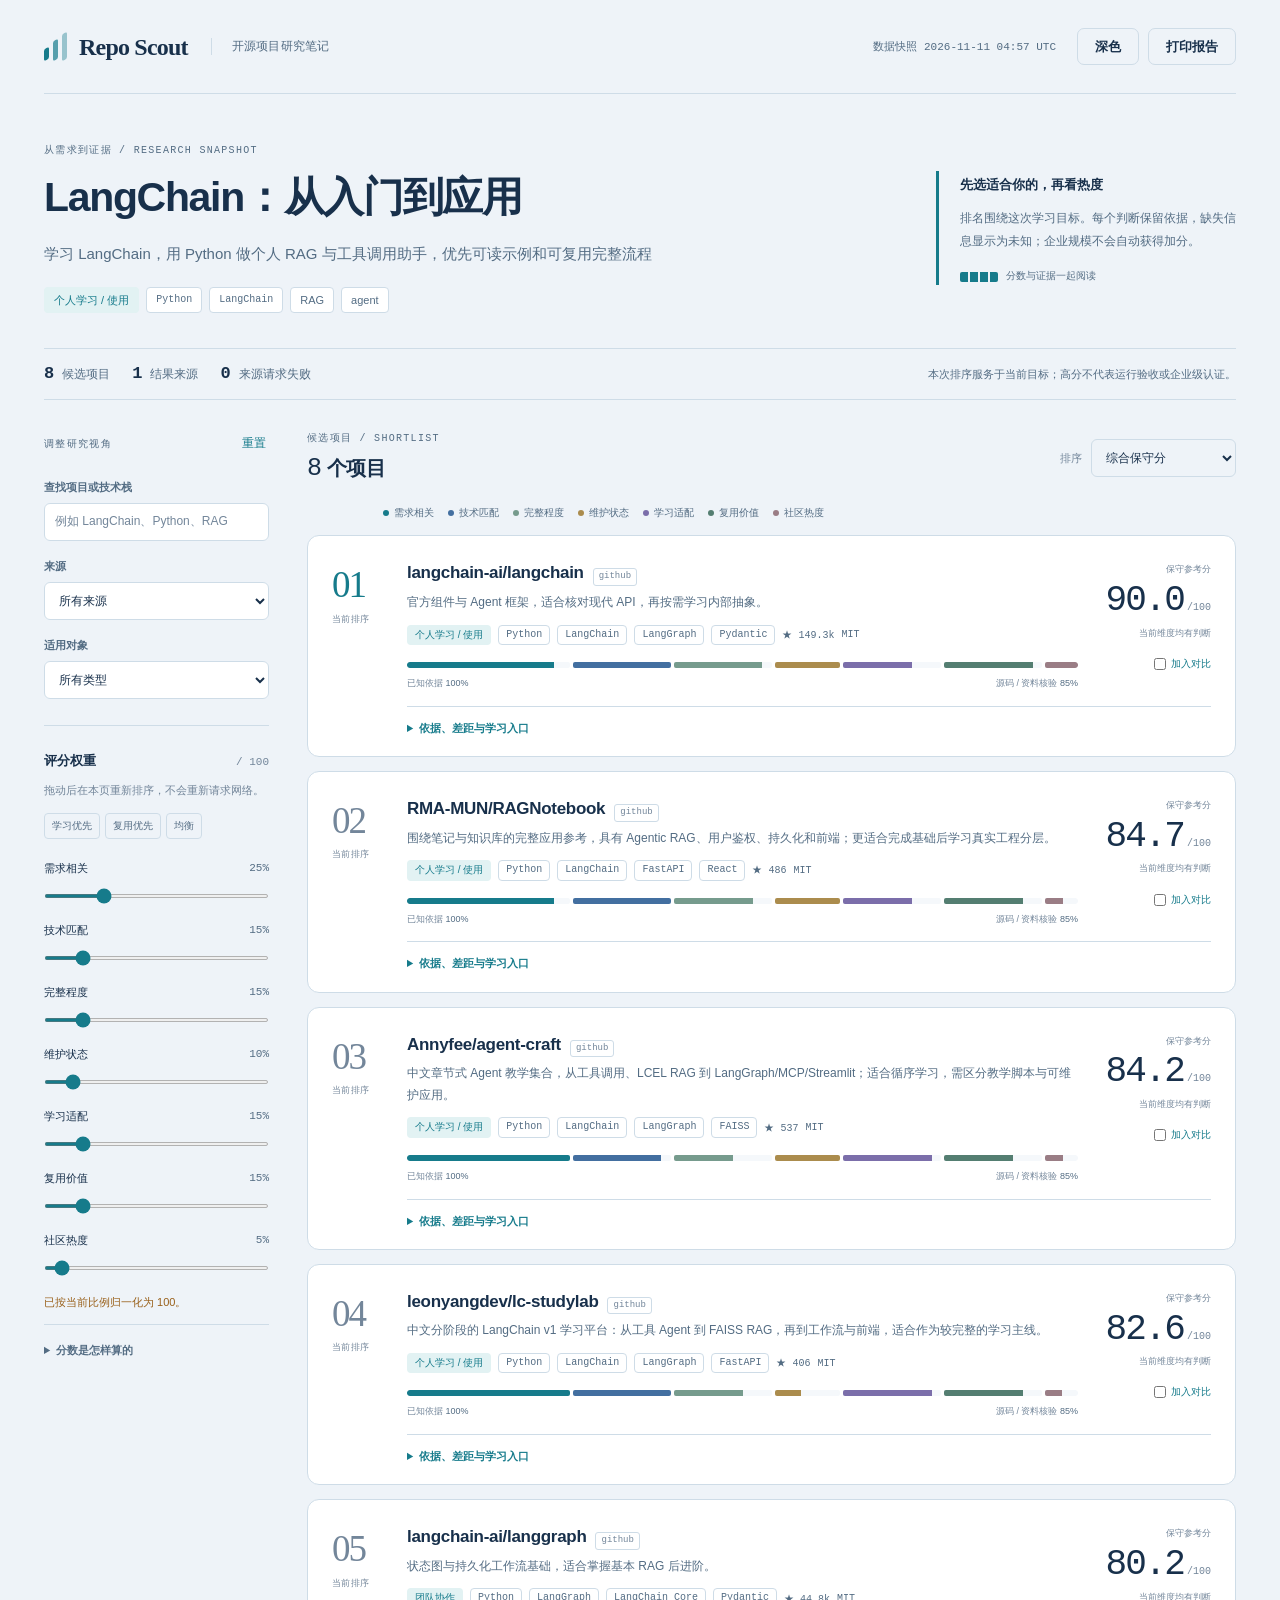
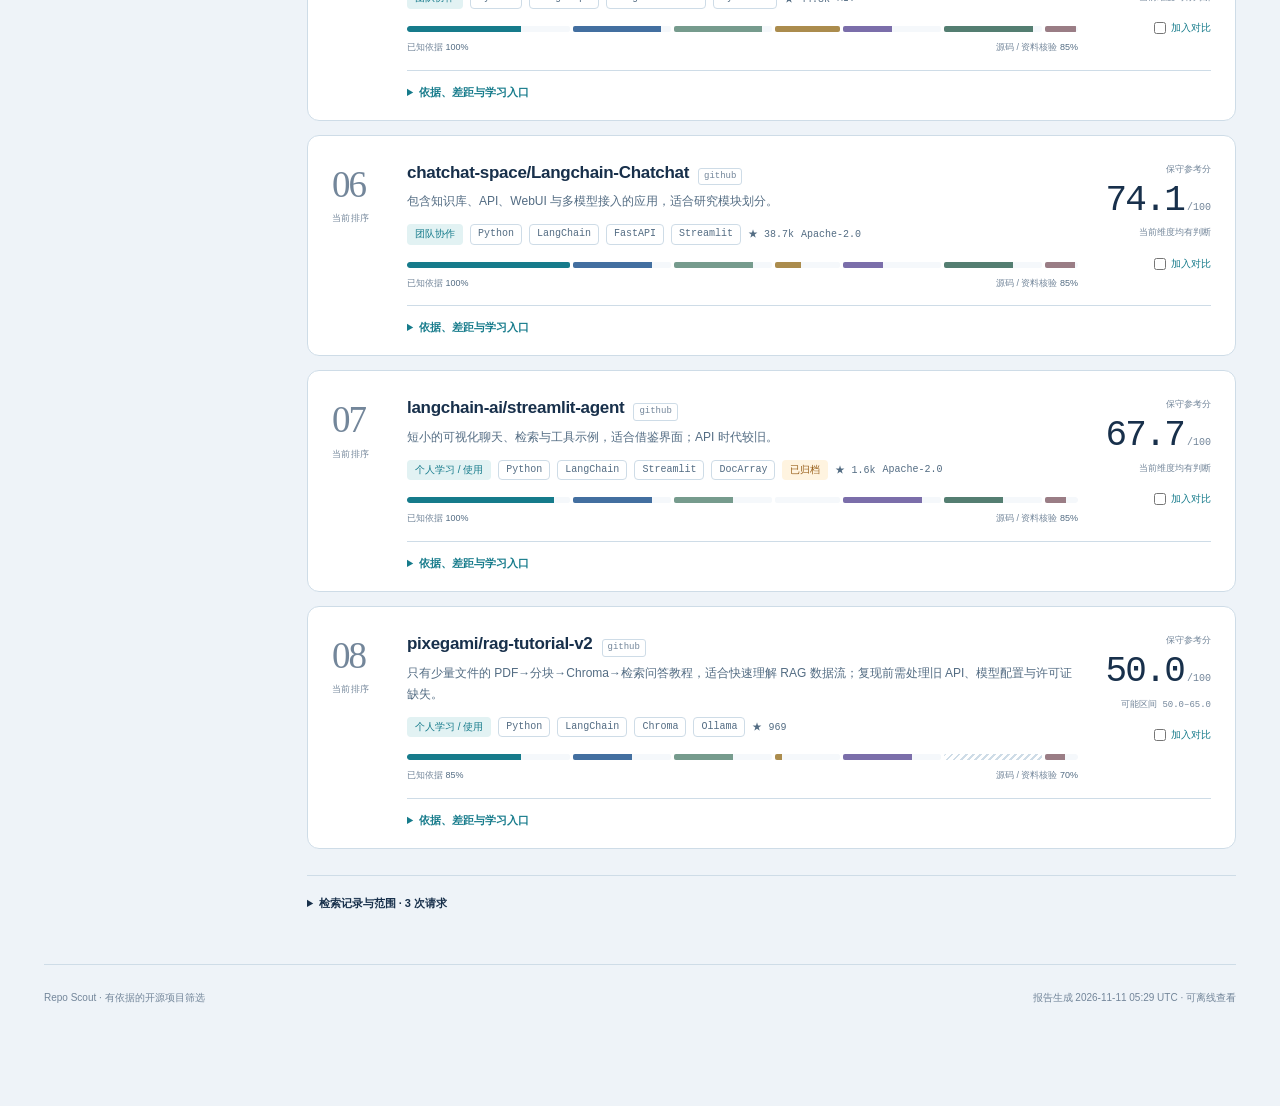
==== commit 234c8b85: "feat: support evidence-reviewed runtime stacks in reports" ====
--- a/docs/index.html
+++ b/docs/index.html
@@ -49,17 +49,17 @@
           <div class="rail-legend" id="railLegend" aria-label="分数颜色图例"></div>
           <div id="results" class="results-list" aria-live="polite"></div>
           <div id="emptyState" class="empty-state" hidden><span class="empty-symbol" aria-hidden="true">⌕</span><h3>没有匹配的候选项目</h3><p>试试缩短关键词，或将来源与适用对象恢复为“所有”。</p><button class="button" id="emptyReset" type="button">清除筛选</button></div>
-          <details class="source-log"><summary id="sourceLogTitle">检索记录与范围</summary><p class="scope-copy">这是一次有边界的检索快照，并不代表覆盖平台上的所有开源项目。明确提供的候选会与检索命中分别标注；失败的来源会明确保留。</p><dl class="facts report-dates"><dt>数据快照</dt><dd id="retrievedDate">2026-11-11 04:57 UTC</dd><dt>仓库核查</dt><dd id="inspectedDate">2026-11-11 05:05 UTC</dd><dt>报告生成</dt><dd id="generatedDate">2026-11-11 05:18 UTC</dd></dl><div id="sourceLog"></div></details>
+          <details class="source-log"><summary id="sourceLogTitle">检索记录与范围</summary><p class="scope-copy">这是一次有边界的检索快照，并不代表覆盖平台上的所有开源项目。明确提供的候选会与检索命中分别标注；失败的来源会明确保留。</p><dl class="facts report-dates"><dt>数据快照</dt><dd id="retrievedDate">2026-11-11 04:57 UTC</dd><dt>仓库核查</dt><dd id="inspectedDate">2026-11-11 05:05 UTC</dd><dt>报告生成</dt><dd id="generatedDate">2026-11-11 05:29 UTC</dd></dl><div id="sourceLog"></div></details>
         </section>
       </div>
     </main>
-    <footer class="report-footer"><span>Repo Scout · 有依据的开源项目筛选</span><span>报告生成 2026-11-11 05:18 UTC · 可离线查看</span></footer>
+    <footer class="report-footer"><span>Repo Scout · 有依据的开源项目筛选</span><span>报告生成 2026-11-11 05:29 UTC · 可离线查看</span></footer>
   </div>
   <aside id="compareDock" class="compare-dock" aria-label="已选对比项目" hidden><div><strong id="compareCount" role="status" aria-live="polite">0 个项目</strong><span id="compareNames"></span></div><button class="text-button" id="clearCompare" type="button">清空</button><button class="button" id="compareButton" type="button">并排对比</button></aside>
   <dialog id="compareDialog" aria-labelledby="compareTitle"><div class="dialog-heading"><div><p class="eyebrow">同一把尺子 / SIDE BY SIDE</p><h2 id="compareTitle">项目对比</h2></div><button class="button quiet" id="closeCompare" type="button" aria-label="关闭对比">关闭 ×</button></div><p class="compare-hint">横向对照相同维度；未知项需要进一步核查。</p><div id="compareContent" class="comparison-scroll" tabindex="0" role="region" aria-label="可横向滚动的项目对比表"></div></dialog>
   <div id="toast" class="toast" role="status" hidden></div>
   <noscript><p class="no-script">此报告需要 JavaScript 才能显示交互对比。原始数据保存在随附的 report.json 中。</p></noscript>
-  <script id="report-data" type="application/json">{"schema_version": 1, "title": "LangChain：从入门到应用", "generated_at": "2026-11-11T05:18:04.285563+00:00", "retrieved_at": "2026-11-11T04:57:13.681072+00:00", "inspected_at": "2026-11-11T05:05:14.889428+00:00", "profile": {"schema_version": 1, "kind": "idea", "title": "LangChain：从入门到应用", "goal": "学习 LangChain，用 Python 做个人 RAG 与工具调用助手，优先可读示例和可复用完整流程", "stack": ["Python", "LangChain"], "capabilities": ["RAG", "agent"], "queries": ["LangChain RAG agent Python", "LangChain RAG"], "target_audience": "individual", "observations": []}, "weights": {"relevance": 25.0, "stack_fit": 15.0, "completeness": 15.0, "maintenance": 10.0, "learning_fit": 15.0, "reuse": 15.0, "popularity": 5.0}, "source_receipts": [{"provider": "github", "query": "langchain tutorial in:name,description language:Python", "status": "ok", "count": 10, "retrieved_at": "2026-11-11T04:57:06.902680+00:00"}, {"provider": "github", "query": "langchain rag in:name,description language:Python stars:\u003e100", "status": "ok", "count": 10, "retrieved_at": "2026-11-11T04:57:09.557437+00:00"}, {"provider": "github", "query": "langchain agent in:name,description language:Python stars:\u003e1000", "status": "ok", "count": 10, "retrieved_at": "2026-11-11T04:57:13.680982+00:00"}], "methodology": {"version": "1.0", "scale": "0..5", "ranking": "weighted lower bound, then known evidence coverage, then name", "unknown": "Null means unknown. The interval includes its possible contribution; it is not a scored failure.", "limits": "Scores serve this brief. Source review is not runtime acceptance or enterprise certification. Stars describe attention, not quality.", "assessment_count": 8, "candidate_execution": false}, "items": [{"id": "github:langchain-ai/langchain", "provider": "github", "name": "langchain-ai/langchain", "url": "https://github.com/langchain-ai/langchain", "description": "The agent engineering platform.", "stars": 149338, "forks": 25104, "language": "Python", "topics": ["agents", "ai", "ai-agents", "anthropic", "chatgpt", "deepagents", "enterprise", "framework", "gemini", "generative-ai", "langchain", "langgraph", "llm", "multiagent", "open-source", "openai", "pydantic", "python", "rag", "typescript"], "created_at": "2022-10-17T02:58:36Z", "updated_at": "2026-11-11T04:22:32Z", "pushed_at": "2026-11-10T21:33:47Z", "archived": false, "license": "MIT", "default_branch": "master", "retrieved_at": "2026-11-11T05:01:26Z", "discovery": [{"query": "langchain agent in:name,description language:Python stars:\u003e1000", "type": "search"}], "last_commit_at": "2026-11-10T18:39:34Z", "latest_release_at": "2026-11-10T18:37:31Z", "readme_excerpt": "\u003cdiv align=\"center\"\u003e\n  \u003ca href=\"https://docs.langchain.com/oss/python/langchain/overview\"\u003e\n    \u003cpicture\u003e\n      \u003csource media=\"(prefers-color-scheme: dark)\" srcset=\".github/images/logo-dark.svg\"\u003e\n      \u003csource media=\"(prefers-color-scheme: light)\" srcset=\".github/images/logo-light.svg\"\u003e\n      \u003cimg alt=\"LangChain Logo\" src=\".github/images/logo-dark.svg\" width=\"50%\"\u003e\n    \u003c/picture\u003e\n  \u003c/a\u003e\n\u003c/div\u003e\n\n\u003cdiv align=\"center\"\u003e\n  \u003ch3\u003eThe agent engineering platform.\u003c/h3\u003e\n\u003c/div\u003e\n\n\u003cdiv align=\"center\"\u003e\n  \u003ca href=\"https://opensource.org/licenses/MIT\" target=\"_blank\"\u003e\u003cimg src=\"https://img.shields.io/pypi/l/langchain\" alt=\"PyPI - License\"\u003e\u003c/a\u003e\n  \u003ca href=\"https://pypistats.org/packages/langchain\" target=\"_blank\"\u003e\u003cimg src=\"https://img.shields.io/pepy/dt/langchain\" alt=\"PyPI - Downloads\"\u003e\u003c/a\u003e\n  \u003ca href=\"https://pypi.org/project/langchain/#history\" target=\"_blank\"\u003e\u003cimg src=\"https://img.shields.io/pypi/v/langchain?label=%20\" alt=\"Version\"\u003e\u003c/a\u003e\n  \u003ca href=\"https://x.com/langchain_oss\" target=\"_blank\"\u003e\u003cimg src=\"https://img.shields.io/twitter/url/https/twitter.com/langchain_oss.svg?style=social\u0026label=Follow%20%40LangChain\" alt=\"Twitter / X\"\u003e\u003c/a\u003e\n\u003c/div\u003e\n\n\u003cbr\u003e\n\nLangChain is a framework for building agents and LLM-powered applications. It helps you chain together interoperable components and third-party integrations to simplify AI application development — all while future-proofing decisions as the underlying technology evolves.\n\n\u003e [!TIP]\n\u003e Just getting started? Check out **[Deep Agents](https://docs.langchain.com/oss/python/deepagents/)** — a higher-level package built on LangChain for agents that have built-in capabilities for common usage patterns such as planning, subagents, file system usage, and more.\n\n## Quickstart\n\n```bash\nuv add langchain\n```\n\n```python\nfrom langchain.chat_models import init_chat_model\n\nmodel = init_chat_model(\"openai:gpt-5.5\")\nresult = model.invoke(\"Hello, world!\")\n```\n\nIf you're looking for more advanced customization or agent orchestration, check out [LangGraph](https://github.com/langchain-ai/langgraph), our framework for building controllable agent workflows.\n\nFor an equivalent JS/TS library, check out [LangChain.js](https://github.com/langchain-ai/langchainjs).\n\n\u003e [!TIP]\n\u003e For developing, debugging, and deploying AI agents and LLM applications, see [LangSmith](https://docs.langchain.com/langsmith/home).\n\n## LangChain ecosystem\n\nWhile the LangChain framework can be used standalone, it also integrates seamlessly with any LangChain product, giving developers a full suite of tools when building LLM applications.\n\n- **[Deep Agents](https://docs.langchain.com/oss/python/deepagents/)** — Build agents that can plan, use subagents, and leverage file systems for complex tasks\n- **[LangGraph](https://docs.langchain.com/oss/python/langgraph/overview)** — Build agents that can reliably handle complex tasks with our low-level agent orchestration framework\n- **[Integrations](https://docs.langchain.com/oss/python/integrations/providers/overview)** — Chat \u0026 embedding models, tools \u0026 toolkits, and more\n- **[LangSmith](https://www.langchain.com/langsmith)** — Agent evals, observability, and debugging for LLM apps\n- **[LangSmith Deployment](https://docs.langchain.com/langsmith/deployments)** — Deploy and scale agents with a purpose-built platform for long-running, stateful workflows\n\n## Why use LangChain?\n\nLangChain helps developers build applications powered by LLMs through a standard interface for models, embeddings, vector stores, and more.\n\n- **Real-time data augmentation** — Easily connect LLMs to diverse data sources and external/internal systems, drawing from LangChain's vast library of integrations with model providers, tools, vector stores, retrievers, and more\n- **Model interoperability** — Swap models in and out as your engineering team experiments to find the best choice for your application's needs. As the industry frontier evolves, adapt quickly — LangChain's abstractions keep you moving without losing momentum\n- **Rapid prototyping** — Quickly build and iterate on LLM applications with LangChain's modular, component-based architecture. Test different approaches and workflows without rebuilding from scratch, accelerating your development cycle\n- **Production-ready features** — Deploy reliable applications with built-in support for monitoring, evaluation, and debugging through integrations like LangSmith. Scale with confidence using battle-tested patterns and best practices\n- **Vibrant community and ecosystem** — Leverage a rich ecosystem of integrations, templates, and community-contributed components. Benefit from continuous improvements and stay up-to-date with the latest AI developments through an active open-source community\n- **Flexible abstraction layers** — Work at the level of abstraction that suits your needs — from high-level chains for quick starts to low-level components for fine-grained control. LangChain grows with your application's complexity\n\n---\n\n## Resources\n\n- [Documentation](https://docs.langchain.com/oss/python/langchain/overview) — conceptual overviews and guides\n- [LangChain ecosystem overview](https://docs.langchain.com/oss/python/concepts/products) — how LangChain, LangGraph, and Deep Agents fit together\n- [API reference](https://reference.langchain.com/python) — complete reference for all public classes, functions, and types\n- [Discussions](https://forum.langchain.com/c/oss-product-help-lc-and-lg/langchain/14) — community forum for technical questions, ideas, and feedback\n- [LangChain Academy](https://academy.langchain.com/) — comprehensive, free courses on LangChain libraries and products, made by the LangChain team\n- [Contributing Guide](https://docs.langchain.com/oss/python/contributing/overview) — how to contribute and find good first issues\n- [Code of Conduct](https://github.com/langchain-ai/langchain/?tab=coc-ov-file) — community guidelines and standards\n", "stack": ["Docker", "LangChain", "Python", "Pydantic", "pytest", "FastAPI", "SQLAlchemy", "Playwright", "LangGraph"], "signals": {"tests": true, "ci": true, "docs": true, "examples": true, "deployment": true, "manifest": true}, "evidence": [{"url": "https://github.com/langchain-ai/langchain", "kind": "metadata", "note": "Current provider metadata; no candidate code was run."}, {"url": "https://github.com/langchain-ai/langchain/tree/master", "kind": "structure", "note": "File-presence signals only; tests and deployment were not executed."}, {"url": "https://github.com/langchain-ai/langchain/blob/master/README.md", "kind": "readme", "note": "Maintainer description; not independent runtime validation."}, {"url": "https://github.com/langchain-ai/langchain/blob/master/.devcontainer/docker-compose.yaml", "kind": "manifest", "note": "Declared dependencies, not proof of exercised integrations."}, {"url": "https://github.com/langchain-ai/langchain/blob/master/libs/core/pyproject.toml", "kind": "manifest", "note": "Declared dependencies, not proof of exercised integrations."}, {"url": "https://github.com/langchain-ai/langchain/blob/master/libs/langchain/pyproject.toml", "kind": "manifest", "note": "Declared dependencies, not proof of exercised integrations."}, {"url": "https://github.com/langchain-ai/langchain/blob/master/libs/langchain_v1/pyproject.toml", "kind": "manifest", "note": "Declared dependencies, not proof of exercised integrations."}, {"url": "https://github.com/langchain-ai/langchain/blob/master/libs/model-profiles/pyproject.toml", "kind": "manifest", "note": "Declared dependencies, not proof of exercised integrations."}, {"url": "https://github.com/langchain-ai/langchain/commit/c6ec96a74b97d3c057c14e93129a5b3e53a961ff", "kind": "commit", "note": "Latest default-branch commit; may be automated."}, {"url": "https://github.com/langchain-ai/langchain/releases/tag/langchain%3D%3D1.4.10", "kind": "release", "note": "Latest observed published release; creation and push dates are separate."}], "inspection_errors": [], "inspection": {"tree_complete": true, "file_count": 3285, "inspected_manifests": [".devcontainer/docker-compose.yaml", "libs/core/pyproject.toml", "libs/langchain/pyproject.toml", "libs/langchain_v1/pyproject.toml", "libs/model-profiles/pyproject.toml"], "latest_commit_sha": "c6ec96a74b97d3c057c14e93129a5b3e53a961ff"}, "summary": "官方组件与 Agent 框架，适合核对现代 API，再按需学习内部抽象。", "category": "framework", "audience": {"label": "individual", "reason": "个人可用包级 API 开始；仓库本身是大型多包框架，并非可直接交付的个人知识库应用。", "evidence": ["https://github.com/langchain-ai/langchain/blob/c6ec96a74b97d3c057c14e93129a5b3e53a961ff/libs/langchain_v1/pyproject.toml", "https://github.com/langchain-ai/langchain/blob/c6ec96a74b97d3c057c14e93129a5b3e53a961ff/libs/langchain_v1/langchain/agents/factory.py", "https://github.com/langchain-ai/langchain/blob/c6ec96a74b97d3c057c14e93129a5b3e53a961ff/README.md"]}, "strengths": ["现代 LangChain API 的一手依据", "可从包级快速调用逐步深入工具循环", "MIT；组件接口明确"], "gaps": ["不是现成 RAG 应用，需自行接入文档与向量存储", "官方 README 的生产能力描述没有被本案例运行验证", "大型仓库直接通读成本高"], "learning_path": ["先阅读 README 与官方 Models/Tools 文档", "从 create_agent 的工具调用接口入手", "只追踪需要的中间件与检查点边界"], "criteria": {"relevance": {"value": 4.5, "reason": "create_agent 实现模型与工具循环，并提供状态、结构化输出和检查点接口；贴合工具助手。完整个人 RAG 产品仍需补数据与检索流程。", "evidence": ["https://github.com/langchain-ai/langchain/blob/c6ec96a74b97d3c057c14e93129a5b3e53a961ff/libs/langchain_v1/pyproject.toml", "https://github.com/langchain-ai/langchain/blob/c6ec96a74b97d3c057c14e93129a5b3e53a961ff/libs/langchain_v1/langchain/agents/factory.py", "https://github.com/langchain-ai/langchain/blob/c6ec96a74b97d3c057c14e93129a5b3e53a961ff/README.md"], "status": "source-reviewed"}, "stack_fit": {"value": 5, "reason": "langchain 1.4.10 声明 Python\u003e=3.10、langchain-core 1.x 与 LangGraph 1.x；factory.py 直接集成 BaseChatModel、BaseTool、StateGraph。", "evidence": ["https://github.com/langchain-ai/langchain/blob/c6ec96a74b97d3c057c14e93129a5b3e53a961ff/libs/langchain_v1/pyproject.toml", "https://github.com/langchain-ai/langchain/blob/c6ec96a74b97d3c057c14e93129a5b3e53a961ff/libs/langchain_v1/langchain/agents/factory.py", "https://github.com/langchain-ai/langchain/blob/c6ec96a74b97d3c057c14e93129a5b3e53a961ff/README.md"], "status": "source-reviewed"}, "completeness": {"value": 4.5, "reason": "已读 Agent 工厂实现、依赖清单与官方文档入口；检查点、工具路由和中间件均有接口。该分数指框架范围完整性，未执行测试或集成验收。", "evidence": ["https://github.com/langchain-ai/langchain/blob/c6ec96a74b97d3c057c14e93129a5b3e53a961ff/libs/langchain_v1/pyproject.toml", "https://github.com/langchain-ai/langchain/blob/c6ec96a74b97d3c057c14e93129a5b3e53a961ff/libs/langchain_v1/langchain/agents/factory.py", "https://github.com/langchain-ai/langchain/blob/c6ec96a74b97d3c057c14e93129a5b3e53a961ff/README.md"], "status": "source-reviewed"}, "maintenance": {"value": 5, "reason": "距离 last_commit_at 约 0 天；仅日期启发式，未判定提交是否有实质业务变化。", "evidence": ["https://github.com/langchain-ai/langchain"], "status": "heuristic"}, "learning_fit": {"value": 3.5, "reason": "README 提供极小调用起点，API 文档与概念资料齐全；factory.py 含复杂泛型、重载和中间件组合，初学者不宜从整库源码开始。", "evidence": ["https://github.com/langchain-ai/langchain/blob/c6ec96a74b97d3c057c14e93129a5b3e53a961ff/libs/langchain_v1/pyproject.toml", "https://github.com/langchain-ai/langchain/blob/c6ec96a74b97d3c057c14e93129a5b3e53a961ff/libs/langchain_v1/langchain/agents/factory.py", "https://github.com/langchain-ai/langchain/blob/c6ec96a74b97d3c057c14e93129a5b3e53a961ff/README.md"], "status": "source-reviewed"}, "reuse": {"value": 4.5, "reason": "MIT 与模型/工具抽象便于按包复用；直接依赖稳定公开接口比复制内部工厂更合理，模型供应商和检索组件仍需自行选择。", "evidence": ["https://github.com/langchain-ai/langchain/blob/c6ec96a74b97d3c057c14e93129a5b3e53a961ff/libs/langchain_v1/pyproject.toml", "https://github.com/langchain-ai/langchain/blob/c6ec96a74b97d3c057c14e93129a5b3e53a961ff/libs/langchain_v1/langchain/agents/factory.py", "https://github.com/langchain-ai/langchain/blob/c6ec96a74b97d3c057c14e93129a5b3e53a961ff/README.md"], "status": "source-reviewed"}, "popularity": {"value": 5, "reason": "当前平台 Stars 的对数指标，100,000 Stars 达到上限；不等于用户数或代码质量。", "evidence": ["https://github.com/langchain-ai/langchain"], "status": "heuristic"}}, "score": 90.0, "score_upper": 90.0, "coverage": 1.0, "review_coverage": 0.85, "rank": 1}, {"id": "github:RMA-MUN/RAGNotebook", "provider": "github", "name": "RMA-MUN/RAGNotebook", "url": "https://github.com/RMA-MUN/RAGNotebook", "description": "基于LangChain、LangGraph、FastAPI和React的RAG项目，主分支为基于知识图谱的知识管理平台，base-rag分支为完整的向量RAG项目供学习使用", "stars": 486, "forks": 85, "language": "Python", "topics": ["fastapi", "graphrag", "knowledge-graph", "langchain", "mysql", "neo4j", "rag", "react", "sqlachemy"], "created_at": "2026-03-06T08:43:18Z", "updated_at": "2026-11-10T10:02:18Z", "pushed_at": "2026-10-31T11:47:00Z", "archived": false, "license": "MIT", "default_branch": "master", "retrieved_at": "2026-11-11T05:01:07Z", "discovery": [{"query": "langchain rag in:name,description language:Python stars:\u003e100", "type": "search"}], "last_commit_at": "2026-10-31T11:37:27Z", "latest_release_at": "2026-09-09T08:21:19Z", "readme_excerpt": "# RAG NoteBook— 智能笔记助手\n\n\u003cdiv align=\"center\"\u003e\n\u003ca href=\"https://github.com/RMA-MUN/RAGNotebook/stargazers\"\u003e\n  \u003cimg src=\"https://img.shields.io/github/stars/RMA-MUN/RAGNotebook?style=flat-square\u0026label=Stars\u0026color=orange\" alt=\"Stars\"\u003e\n\u003c/a\u003e\n\u003ca href=\"https://github.com/RMA-MUN/RAGNotebook/network/members\"\u003e\n  \u003cimg src=\"https://img.shields.io/github/forks/RMA-MUN/RAGNotebook?style=flat-square\u0026label=Forks\u0026color=green\" alt=\"Forks\"\u003e\n\u003c/a\u003e\n\u003ca href=\"https://github.com/RMA-MUN/RAGNotebook/actions/workflows/ci.yml\"\u003e\n  \u003cimg src=\"https://github.com/RMA-MUN/RAGNotebook/actions/workflows/ci.yml/badge.svg\" alt=\"CI\"\u003e\n\u003c/a\u003e\n  \u003cimg src=\"https://img.shields.io/badge/python-v3.12.4-blue.svg\" alt=\"Python\"\u003e\n\u003c/div\u003e\n\nAI 驱动的个人知识管理工具，融合 **笔记管理 + neo4j知识图谱 + GraphRAG + AI 写作辅助**，解决\"笔记写了从不回看、知识散落成孤岛\"的问题。\n\n---\n\n## 项目变迁\n\n本项目最初是一个**基础 RAG 对话系统**，我们做了一次重要转型，从基础的 RAG，转型为解决实际问题的 RAG NoteBook：\n\n| | 阶段一（base-rag 分支） | 阶段二（master 分支） |\n|--|-----------------------|:--------------------|\n| **定位** | 纯 RAG 对话服务，开箱即用 | 智能笔记助手，长期维护支持版本， Agentic RAG + KnowledgeGraph |\n| **能力** | 文档上传 → 向量检索 → AI 问答（非GraphRAG） | 笔记管理 + 知识图谱 + RAG + AI 写作 |\n| **适合谁** | 想快速集成 RAG 能力的开发者或希望学习RAG技术的个人 | 需要AI管理笔记和知识库的个人以及简历需要相关项目的求职者 |\n\n**RAG 始终是整个系统的核心引擎。** 基础 RAG 代码已永久保留在 `base-rag` 分支供学习使用，如果只需要纯 RAG 服务，切换到`base-rag`即可开箱使用。\n\n\u003e 📄 [查看完整项目变迁 →](./docs/project_develop.md)\n\n## 📋 目录\n\n- [项目简介](#项目简介)\n- [项目变迁](#项目变迁)\n- [核心特性](#核心特性)\n- [项目架构](#项目架构)\n- [项目演示](#项目演示)\n- [快速开始](#快速开始)\n- [技术栈](#技术栈)\n- [项目结构](#项目结构)\n- [API 文档](#api文档)\n- [配置说明](#配置说明)\n- [部署指南](#部署指南)\n- [开发指南](#开发指南)\n- [故障排除](#故障排除)\n- [联系方式](#联系方式)\n\n## 项目简介\n\n基于 **FastAPI + LangChain** 构建的智能笔记助手，核心能力包括：\n\n- **RAG 知识库**：多格式文档上传（txt/pdf/md/pptx/docx），自动构建知识图谱，图谱引导的混合检索问答\n- **笔记管理**：Markdown 编辑器、笔记自动写入知识图谱、智能标签（LLM 自动分类）、语义搜索、Markdown 导出\n- **间隔重复回顾**：艾宾浩斯遗忘曲线算法，对抗遗忘\n- **AI 写作辅助**：联机补全、续写/扩写/摘要、关联笔记推荐\n\n系统支持会话持久化（MySQL）、向量检索（Neo4j 知识图谱）、JWT 用户隔离，前端采用React+Tailwind CSS构建现代化界面。\n\n## 核心特性\n\n- **📝 笔记管理**：Markdown 编辑器，支持新建、编辑、删除、分类筛选、分页列表\n- **🏷️ 智能标签**：保存笔记后 LLM 异步生成标签和分类（工作/学习/生活/项目），无需手动归类\n- **🔍 语义搜索**：Neo4j 向量 + 全文混合检索（RRF 融合），笔记/知识库统一召回\n- **🕸️ 知识图谱**：LLM 抽取实体与关系存入 Neo4j，可视化画布浏览，检索时沿图扩展证据\n- **✍️ AI 联机补全**：打字停顿后模型实时补全，Tab 键快速采纳\n- **🤖 AI 写作助手**：续写、扩写、摘要生成，SSE 流式输出\n- **🔗 跨源关联推荐**：编辑笔记时，从笔记库和知识库双向检索 Top k 相关文档\n- **💬 智能问答**：图谱引导的 Agentic RAG 对话，回答附知识图谱与笔记来源引用\n- **💾 会话持久化**：MySQL 存储对话历史，随时回溯\n- **📄 文档管理**：支持 TXT / PDF / MD / PPTX / DOCX 上传，可视化切片详情\n- **🌐 多语言支持**：前端 i18n，中英文界面切换\n- **⛑️ 安全隔离**：用户级知识库隔离，RAG 检索只能访问本人数据\n\n## 项目演示\n\n| 功能模块 | 界面展示 |\n|---------|:--------|\n| 笔记编辑 | ![笔记编辑](./images/editor_note.png) |\n| 笔记列表 | ![笔记列表](./images/note.png) |\n| 知识库 | ![知识库](./images/knowledge_manager.png) |\n| 知识图谱 | ![知识图谱](./images/knowledge_graph.png) |\n| 对话检索（**图谱引导 RAG，回答附来源引用**） | ![AI 聊天](./images/aichat.png) |\n\n## 快速开始\n\n\u003e 💡 想最快跑起来？直接用下方 **Docker 一键启动**，无需安装 Python / Node / MySQL / Redis / Neo4j。\n\n### Docker 一键启动（推荐）\n\n前置要求：已安装 [Docker Desktop](https://www.docker.com/products/docker-desktop/) 并启动引擎；建议内存 ≥ 4GB；首次构建约 10 分钟（后端依赖较大）。\n\n```bash\ngit clone https://github.com/RMA-MUN/RAGNotebook.git\ncd RAGNotebook\n```\n\n**Windows**：直接双击（或在终端运行）根目录 `start.bat`——自动生成 `backend/.env`（如不存在）、构建并启动全部 5 个容器、等待后端就绪后打开浏览器。\n\n**Linux / macOS**（手动方式，`start.bat` 仅 Windows）：\n\n```bash\n# 1. 生成环境变量文件并填入模型 Key\ncp backend/.env.example backend/.env\n#    编辑 backend/.env，至少填写 OPENAI_BASE_URL / OPENAI_API_KEY / OPENAI_MODEL_NAME\n# 2. 构建并启动（可选：改库密码在根目录 .env 中覆盖 MYSQL_ROOT_PASSWORD / NEO4J_PASSWORD）\ndocker compose up -d --build\n```\n\n启动完成后：\n\n| 入口 | 地址 | 说明 |\n|------|------|------|\n| 前端页面 | http://localhost:3000 | 默认账号 `admin / admin1234`（后端启动时自动创建） |\n| 后端 API 文档 | http://localhost:8000/docs | 便于调试 |\n\n常用操作：\n\n```bash\ndocker compose up -d          # 启动（重启电脑后恢复用）\ndocker compose down           # 停止（数据保留）\ndocker compose logs -f backend   # 查看后端日志\ndocker compose restart backend   # 修改 backend/.env 的模型 Key 后使其生效\n```\n\n\u003e **重要**：模型密钥通过 `backend/.env` 挂载注入（已 .gitignore，不会进入镜像），容器内 MySQL / Redis / Neo4j 的地址与密码由 `docker-compose.yml` 自动接管，无需也不应修改 `.env` 中的 localhost 配置；未配置 LLM Key 时服务可正常启动浏览，但问答等 AI 功能不可用。\n\u003e\n\u003e 数据持久化：MySQL / Redis / Neo4j 数据在 Docker 数据卷中，上传文件/日志在 `backend/media`、`backend/logs`、`backend/data` 目录。彻底重置全部数据：`docker compose down -v`（慎用，会清空数据库）。\n\n### 本地开发（非 Docker）\n\n#### 环境要求\n\n| 环境 | 版本推荐 |\n|------|----------|\n| Python | 3.12+ |\n| uv | 0.11.9 |\n| Node.js | 16+ |\n\n#### 克隆项目\n\n```bash\ngit clone https://github.com/RMA-MUN/RAGNotebook.git\ncd RAGNotebook\n```\n\n#### 安装依赖\n\n##### 后端依赖\n```bash\ncd backend\nuv sync --extra dev\n```\n\n\u003e 说明：文档解析依赖（`unstructured` + torch，数 GB）放在 `parsers`\n\u003e 依赖组中，**默认随 `uv sync` 一起安装**，本地/Docker 行为不变；\n\u003e CI 用 `uv sync --extra dev --no-group parsers` 跳过它以保持快速。\n\n##### 前端依赖\n```bash\ncd front\nnpm install\n```\n\n#### 环境配置\n\n##### 创建后端环境变量文件\n\n在 `backend` 目录下创建 `.env` 文件，参考 `.env.example` 文件填写配置：\n\n```env\n# ==================== 对话模型（OpenAI 兼容协议，必填） ====================\n# 任意兼容服务：OpenAI / DeepSeek / 百炼 compatible-mode / 智谱 / Moonshot / Ollama /v1\nOPENAI_BASE_URL=https://dashscope.aliyuncs.com/compatible-mode/v1\nOPENAI_API_KEY=your_api_key\nOPENAI_MODEL_NAME=qwen3-max\n\n# ==================== 嵌入模型（可选；留空回落 OPENAI_*） ====================\n# EMBED_BASE_URL=\n# EMBED_API_KEY=\n# EMBED_MODEL_NAME=text-embedding-v3\n\n# ==================== 云端重排序（可选；失败时按原顺序降级） ====================\nRERANKER_API_BASE_URL=https://api.siliconflow.cn/v1\nRERANKER_API_KEY=sk-xxx\nRERANKER_MODEL=BAAI/bge-reranker-v2-m3\n\n# ==================== 数据库配置 ====================\nMYSQL_USER=root\nMYSQL_PASSWORD=root\nMYSQL_HOST=localhost\nMYSQL_PORT=3306\nMYSQL_DATABASE=chat_history\nREDIS_HOST=localhost\nREDIS_PORT=6379\nREDIS_DB=0\n\n# 联网搜索。因为tavily现在每个月有1000次的免费额度，所以这里默认使用的是tavily\nWEB_SEARCH_ENABLED=false\n# WEB_SEARCH_PROVIDER=tavily\n# WEB_SEARCH_API_KEY=\n\n# ==================== Neo4j 知识图谱数据库 ====================\nNEO4J_URI=bolt://localhost:7687\nNEO4J_USER=neo4j\nNEO4J_PASSWORD=your_password\n\n# ==================== JWT 身份验证配置 ====================\nSECRET_KEY=MY_JWT_SECRET_KEY\nALGORITHM=HS256\n```\n\n\u003e 完整配置项（视觉模型、联网搜索兜底、跨平台混搭示例等）见 [backend/.env.example](./backend/.env.example)。\n\n#### 启动服务\n\n| 服务 | 命令 | 端口 |\n|------|------|------|\n| 后端服务 | `cd backend \u0026\u0026 uvicorn main:app --reload` | 8000 |\n| 前端服务 | `cd front \u0026\u0026 npm run dev` | 3000 |\n\n| MySQL | `net start mysql` | 3306 |\n| Redis | `redis-server` 或 `net start redis` | 6379 |\n| Ollama（如果使用） | `ollama serve` | 11434 |\n\n## 技术栈\n\n### 后端技术\n\n| 技术 | 说明 |\n|------|------|\n| FastAPI | 高性能异步 Web 框架 |\n| LangChain | 大语言模型应用开发框架（create_agent + Tools） |\n| Neo4j | 图数据库：知识图谱存储 + Chunk 向量/全文检索 |\n| SQLAlchemy | 异步 ORM，管理 MySQL |\n\n| MySQL | 关系型数据库（chat_history / notes / reviews） |\n| Redis | 缓存 |\n| OpenAI 兼容 API | LLM 服务（DashScope / DeepSeek / SiliconFlow / Ollama 任选） |\n| 云端 rerank API | 重排序服务（SiliconFlow / Jina / Cohere 兼容） |\n\n### 前端技术\n\n| 技术 | 说明 |\n|------|------|\n| React 19 | 现代化前端框架 |\n| TypeScript | 类型安全 |\n| Vite | 极速构建工具 |\n| Tailwind CSS | 原子化 CSS 框架 |\n| Radix UI | 无头 UI 组件库 |\n| Tiptap | 富文本 Markdown 编辑器 |\n| React Router DOM | 路由管理（路由守卫 + JWT 校验） |\n| Zustand | 轻量状态管理 |\n| i18next | 国际化（中/英） |\n| Axios | HTTP 客户端 |\n| react-markdown + rehype-highlight | Markdown 渲染与代码高亮 |\n| dompurify | HTML 安全过滤 |\n\n## 项目结构\n\n```\n├── backend/                     # FastAPI 后端服务\n│   ├── app/\n│   │   ├── agent/               # Agent 智能代理（create_agent + 工具定义）\n│   │   ├── cache/               # Redis 缓存装饰器\n│   │   ├── config/              # 配置文件（document.yaml 等）\n│   │   ├── core/                # 核心设施（settings 配置中心、限流、响应封装、日志、后台初始化）\n│   │   ├── db/                  # 数据库配置（MySQL + Redis）\n│   │   ├── graph/               # 知识图谱模块\n│   │   │   ├── extraction/      # LLM 实体抽取 + Chunk 规则匹配\n│   │   │   ├── routers/         # 图谱 API（总览/实体/关系/检索/SSE 事件）\n│   │   │   ├── services/        # 抽取管线 + 构建任务 worker\n│   │   │   └── storage/         # Neo4j 驱动与 GraphStore 实现\n│   │   ├── models/              # SQLAlchemy ORM 模型（笔记/回顾/对话/图谱任务等）\n│   │   ├── prompt/              # 提示词模板\n│   │   ├── rag/                 # RAG 核心功能\n│   │   │   ├── agentic_rag/     # Agentic RAG（规划/检索/证据融合/联网兜底）\n│   │   │   ├── reorder_service.py # 云端重排序服务\n│   │   │   ├── vector_store.py  # 知识库文档服务（切片/MD5/Neo4j 读取）\n│   │   │   ├── text_spliter.py  # 文档切片\n│   │   │   ├── document_handler/# 文档解析（txt/pdf/md/pptx/docx）\n│   │   │   └── md5_manager/     # 上传去重记录\n│   │   ├── router/              # API 路由（聊天/笔记/回顾/知识库/笔记模板/用户/健康）\n│   │   ├── schemas/             # Pydantic 数据模型\n│   │   ├── services/            # 业务服务层（笔记/回顾/笔记模板/会话管理）\n│   │   └── utils/               # 工具函数\n│   ├── data/                    # 数据存储目录\n│   ├── Dockerfile               # 后端容器镜像\n│   ├── .dockerignore\n│   ├── main.py                  # 应用入口\n│   └── pyproject.toml\n├── front/                       # React 前端项目\n│   ├── src/\n│   │   ├── api/                 # API 请求层（auth/chat/notes/knowledge/review/sessions/graph）\n│   │   ├── components/          # 组件\n│   │   │   ├── common/          # 通用组件（TagBadge, ConfirmDialog, EmptyState 等）\n│   │   │   ├── graph/           # 知识图谱组件（画布、实体详情面板）\n│   │   │   ├── knowledge/       # 知识库组件\n│   │   │   ├── layout/          # 布局组件（Sidebar）\n│   │   │   ├── note/            # 笔记组件（OutlinePanel, RelatedFragments）\n│   │   │   └── TiptapEditor.tsx # 富文本编辑器\n│   │   ├── hooks/               # 自定义 Hooks（useSSE, useGraphEvents）\n│   │   ├── i18n/                # 国际化（中/英）\n│   │   ├── layouts/             # 页面布局（AuthLayout, MainLayout）\n│   │   ├── pages/               # 页面\n│   │   │   ├── NoteEditor.tsx   # 笔记编辑器\n│   │   │   ├── NoteList.tsx     # 笔记列表\n│   │   │   ├── DailyReview.tsx  # 每日回顾\n│   │   │   ├── AIChat.tsx       # AI 聊天\n│   │   │   ├── GraphPage.tsx    # 知识图谱\n│   │   │   ├── Sessions.tsx     # 会话管理\n│   │   │   ├── KnowledgeBase.tsx# 知识库管理\n│   │   │   ├── Login.tsx / Register.tsx\n│   │   │   ├── Profile.tsx / Settings.tsx\n│   │   │   └── AboutUs.tsx\n│   │   ├── router/index.tsx     # 路由配置\n│   │   ├── stores/              # Zustand 状态管理\n│   │   ├── types/api.ts         # TypeScript 类型定义\n│   │   ├── App.tsx              # 应用入口组件\n│   │   └── main.tsx             # 应用入口\n│   ├── Dockerfile               # 前端多阶段构建（node 编译 → nginx 托管）\n│   ├── nginx.conf               # nginx 静态托管 + 后端 API 反向代理\n│   ├── .dockerignore\n│   └── package.json\n├── docs/                        # 项目文档\n│   ├── project_develop.md      # 项目变迁与设计思路\n│   └── troubleshooting.md      # 故障排除\n├── images/                      # 截图资源\n├── plan/                       # 开发计划归档\n├── docker-compose.yml           # Docker 一键启动编排（前端/后端/MySQL/Redis/Neo4j）\n└── start.bat                    # Windows 一键启动脚本\n```\n\n## API 文档\n\n### FastAPI 后端 API\n\n启动服务后访问交互式文档：[http://localhost:8000/docs](http://localhost:8000/docs)\n\n## 配置说明\n\n### LLM 模型切换\n\n所有模型（对话/视觉/嵌入）统一走 **OpenAI 兼容协议**，改 `OPENAI_BASE_URL` / `OPENAI_API_KEY` / `OPENAI_MODEL_NAME` 即可切换服务商（DeepSeek / 百炼 compatible-mode / 智谱 / Moonshot / Ollama /v1 均可）。\n\n三个能力支持跨平台混搭：`VISION_*` 与 `EMBED_*` 留空时整体回落 `OPENAI_*`，配置示例见 `.env.example`。\n\n### 重排序模型\n\n重排序已切换云端 rerank API（SiliconFlow / Jina / Cohere 兼容），配置 `RERANKER_API_BASE_URL` / `RERANKER_API_KEY` / `RERANKER_MODEL` 即可，无需下载本地模型。\n\n## 故障排除\n\n详细的故障排除指南请参考：[故障排除](./docs/troubleshooting.md)\n\n常见问题：\n\n- **API Key 错误**：检查 OPENAI_API_KEY 是否正确配置\n- **数据库连接失败**：确认 MySQL / Redis 服务已启动\n- **图谱服务异常**：检查 Neo4j 服务状态与 `NEO4J_URI` 配置\n- **重排序失败**：检查 `RERANKER_API_BASE_URL` / `RERANKER_API_KEY` 配置（失败时自动按原顺序降级）\n- **Ollama 连接失败**：确认 `ollama serve` 已运行且模型已拉取\n\n## 联系方式\n\n如有任何问题或建议，欢迎提交 GitHub Issues 或联系作者：\n\n- Email: n3032747608@163.com\n- QQ: 3032747608\n\n## Star History\n\n \u003cpicture\u003e\n   \u003csource media=\"(prefers-color-scheme: dark)\" srcset=\"https://api.star-history.com/chart?repos=rma-mun/ragnotebook\u0026type=date\u0026theme=dark\u0026legend=top-left\" /\u003e\n   \u003csource media=\"(prefers-color-scheme: light)\" srcset=\"https://api.star-history.com/chart?repos=rma-mun/ragnotebook\u0026type=date\u0026legend=top-left\" /\u003e\n   \u003cimg alt=\"Star History Chart\" src=\"https://api.star-history.com/chart?repos=rma-mun/ragnotebook\u0026type=date\u0026legend=top-left\" /\u003e\n \u003c/picture\u003e\n\n## License\n\n本项目基于MIT开源协议， [点击跳转LICENSE](LICENSE) \n", "stack": ["Docker", "Redis", "MySQL", "Python", "LangChain", "FastAPI", "Pydantic", "SQLAlchemy", "pytest", "JavaScript", "React", "Vite", "TypeScript"], "signals": {"tests": true, "ci": true, "docs": true, "examples": false, "deployment": true, "manifest": true}, "evidence": [{"url": "https://github.com/RMA-MUN/RAGNotebook", "kind": "metadata", "note": "Current provider metadata; no candidate code was run."}, {"url": "https://github.com/RMA-MUN/RAGNotebook/tree/master", "kind": "structure", "note": "File-presence signals only; tests and deployment were not executed."}, {"url": "https://github.com/RMA-MUN/RAGNotebook/blob/master/README.md", "kind": "readme", "note": "Maintainer description; not independent runtime validation."}, {"url": "https://github.com/RMA-MUN/RAGNotebook/blob/master/docker-compose.yml", "kind": "manifest", "note": "Declared dependencies, not proof of exercised integrations."}, {"url": "https://github.com/RMA-MUN/RAGNotebook/blob/master/backend/Dockerfile", "kind": "manifest", "note": "Declared dependencies, not proof of exercised integrations."}, {"url": "https://github.com/RMA-MUN/RAGNotebook/blob/master/backend/pyproject.toml", "kind": "manifest", "note": "Declared dependencies, not proof of exercised integrations."}, {"url": "https://github.com/RMA-MUN/RAGNotebook/blob/master/front/Dockerfile", "kind": "manifest", "note": "Declared dependencies, not proof of exercised integrations."}, {"url": "https://github.com/RMA-MUN/RAGNotebook/blob/master/front/package.json", "kind": "manifest", "note": "Declared dependencies, not proof of exercised integrations."}, {"url": "https://github.com/RMA-MUN/RAGNotebook/commit/8cc12710fb365d09185757df97f0f1a4a4f057be", "kind": "commit", "note": "Latest default-branch commit; may be automated."}, {"url": "https://github.com/RMA-MUN/RAGNotebook/releases/tag/v2.3.2", "kind": "release", "note": "Latest observed published release; creation and push dates are separate."}], "inspection_errors": [], "inspection": {"tree_complete": true, "file_count": 311, "inspected_manifests": ["docker-compose.yml", "backend/Dockerfile", "backend/pyproject.toml", "front/Dockerfile", "front/package.json"], "latest_commit_sha": "8cc12710fb365d09185757df97f0f1a4a4f057be"}, "summary": "围绕笔记与知识库的完整应用参考，具有 Agentic RAG、用户鉴权、持久化和前端；更适合完成基础后学习真实工程分层。", "category": "application", "audience": {"label": "individual", "reason": "README 明确面向个人知识管理与项目学习；具备多用户/持久化源码但本次未做权限隔离、安全、容量或运行验收，不据此认证企业就绪。", "evidence": ["https://github.com/RMA-MUN/RAGNotebook/blob/8cc12710fb365d09185757df97f0f1a4a4f057be/README.md", "https://github.com/RMA-MUN/RAGNotebook/blob/8cc12710fb365d09185757df97f0f1a4a4f057be/backend/app/utils/auth_utils.py", "https://github.com/RMA-MUN/RAGNotebook/blob/8cc12710fb365d09185757df97f0f1a4a4f057be/docker-compose.yml"]}, "strengths": ["展示了个人知识助手的 API、Agent、RAG、鉴权、持久化和前端分层。", "有假模型驱动的 Agent/RAG 集成测试源码，可学习不依赖真实模型的测试设计。", "Agentic RAG 的规划、检索、评估与补充检索边界清晰。"], "gaps": ["本次未运行数据库、模型、测试或前端；源码存在不等于可直接部署通过。", "Compose 需要 MySQL、Redis、Neo4j；默认解析依赖组较重，个人学习资源成本更高。", "当前 master 是笔记/GraphRAG应用；README 推荐的 base-rag 简化分支未在本次评估。", "没有进行企业权限隔离、安全、吞吐或可用性验收。"], "learning_path": ["先读 backend/app/agent/agent.py 和 agentic_rag/service.py，画出业务与检索边界。", "结合 test_agent_rag_integration.py 学习假模型和工具执行的集成测试。", "最后研究 auth_utils、MySQL 检查点和前端，再决定是否承担整套基础设施；简化分支另行评估。"], "criteria": {"relevance": {"value": 4.5, "reason": "实际 Agent 工厂绑定笔记/RAG 工具，AgenticRagService 将规划、本地检索、可回答性判断和联网补充串起，贴合个人知识助手。业务笔记功能也带来额外复杂度。", "evidence": ["https://github.com/RMA-MUN/RAGNotebook/blob/8cc12710fb365d09185757df97f0f1a4a4f057be/backend/app/agent/agent.py", "https://github.com/RMA-MUN/RAGNotebook/blob/8cc12710fb365d09185757df97f0f1a4a4f057be/backend/app/rag/agentic_rag/service.py"], "status": "source-reviewed"}, "stack_fit": {"value": 5, "reason": "Python\u003e=3.12、LangChain1.2.13/FastAPI，源码使用 create_agent；另有 SQLAlchemy、Redis、Neo4j 及 React/Vite 前端，符合 Python LangChain 主线。", "evidence": ["https://github.com/RMA-MUN/RAGNotebook/blob/8cc12710fb365d09185757df97f0f1a4a4f057be/backend/pyproject.toml", "https://github.com/RMA-MUN/RAGNotebook/blob/8cc12710fb365d09185757df97f0f1a4a4f057be/backend/app/agent/agent.py", "https://github.com/RMA-MUN/RAGNotebook/blob/8cc12710fb365d09185757df97f0f1a4a4f057be/front/package.json"], "status": "source-reviewed"}, "completeness": {"value": 4, "reason": "静态阅读到 Agent、RAG服务、JWT鉴权、MySQL检查点，以及带假模型的真实 Agent/RAG 集成测试；CI配置 pytest和前端构建，Compose配置基础设施。仅源码审阅，未确认这些检查当前通过。", "evidence": ["https://github.com/RMA-MUN/RAGNotebook/blob/8cc12710fb365d09185757df97f0f1a4a4f057be/backend/app/agent/agent.py", "https://github.com/RMA-MUN/RAGNotebook/blob/8cc12710fb365d09185757df97f0f1a4a4f057be/backend/app/utils/auth_utils.py", "https://github.com/RMA-MUN/RAGNotebook/blob/8cc12710fb365d09185757df97f0f1a4a4f057be/backend/tests/agent/test_agent_rag_integration.py", "https://github.com/RMA-MUN/RAGNotebook/blob/8cc12710fb365d09185757df97f0f1a4a4f057be/.github/workflows/ci.yml"], "status": "source-reviewed"}, "maintenance": {"value": 5, "reason": "距离 last_commit_at 约 10 天；仅日期启发式，未判定提交是否有实质业务变化。", "evidence": ["https://github.com/RMA-MUN/RAGNotebook"], "status": "heuristic"}, "learning_fit": {"value": 3.5, "reason": "业务分层和可注入 RAG 服务适合学习工程化与测试，但默认主线已是知识图谱笔记应用，依赖 MySQL/Redis/Neo4j 和较重解析依赖，初学成本明显高于单脚本教程。", "evidence": ["https://github.com/RMA-MUN/RAGNotebook/blob/8cc12710fb365d09185757df97f0f1a4a4f057be/README.md", "https://github.com/RMA-MUN/RAGNotebook/blob/8cc12710fb365d09185757df97f0f1a4a4f057be/docker-compose.yml", "https://github.com/RMA-MUN/RAGNotebook/blob/8cc12710fb365d09185757df97f0f1a4a4f057be/backend/pyproject.toml", "https://github.com/RMA-MUN/RAGNotebook/blob/8cc12710fb365d09185757df97f0f1a4a4f057be/backend/app/rag/agentic_rag/service.py"], "status": "source-reviewed"}, "reuse": {"value": 4, "reason": "MIT、可注入的 RAG 组件与假模型集成测试具有借鉴价值；Agent 与用户/笔记/会话/数据库耦合，直接移植需适配数据模型与基础设施。", "evidence": ["https://github.com/RMA-MUN/RAGNotebook/blob/8cc12710fb365d09185757df97f0f1a4a4f057be/LICENSE", "https://github.com/RMA-MUN/RAGNotebook/blob/8cc12710fb365d09185757df97f0f1a4a4f057be/backend/app/rag/agentic_rag/service.py", "https://github.com/RMA-MUN/RAGNotebook/blob/8cc12710fb365d09185757df97f0f1a4a4f057be/backend/app/agent/agent.py", "https://github.com/RMA-MUN/RAGNotebook/blob/8cc12710fb365d09185757df97f0f1a4a4f057be/backend/tests/agent/test_agent_rag_integration.py"], "status": "source-reviewed"}, "popularity": {"value": 2.6875289612146345, "reason": "当前平台 Stars 的对数指标，100,000 Stars 达到上限；不等于用户数或代码质量。", "evidence": ["https://github.com/RMA-MUN/RAGNotebook"], "status": "heuristic"}}, "score": 84.69, "score_upper": 84.69, "coverage": 1.0, "review_coverage": 0.85, "rank": 2}, {"id": "github:Annyfee/agent-craft", "provider": "github", "name": "Annyfee/agent-craft", "url": "https://github.com/Annyfee/agent-craft", "description": "AI Agent 教学仓库 | 系统化 LangChain、RAG、LangGraph、MCP 全栈实战代码 | 万字博客详解 | 开源可运行示例 | 从零构建智能体", "stars": 537, "forks": 75, "language": "Python", "topics": ["ai-agent", "artificial-intelligence", "beginner-guide", "chatbot", "deepseek", "langchain", "langgraph", "mcp", "multi-agent", "openai", "python", "rag", "tutorial"], "created_at": "2025-10-23T09:29:06Z", "updated_at": "2026-11-10T06:21:55Z", "pushed_at": "2026-10-27T01:50:17Z", "archived": false, "license": "MIT", "default_branch": "main", "retrieved_at": "2026-11-11T05:00:46Z", "discovery": [{"query": "langchain rag in:name,description language:Python stars:\u003e100", "type": "search"}], "last_commit_at": "2026-10-27T01:50:17Z", "latest_release_at": null, "readme_excerpt": "# 🤖 Agent Craft —— 从零构建全栈AI智能体\n\n\u003e ✅ **系统性开源教学项目**，手把手带你用 Python 构建可运行的 AI Agent，涵盖 Prompt、LLM、LangChain、RAG、LangGraph、MCP 到部署发布全流程。\n\n[![Python CI](https://github.com/Annyfee/agent-craft/actions/workflows/ci.yml/badge.svg)](https://github.com/Annyfee/agent-craft/actions/workflows/ci.yml)\n\n## 📘 项目简介\n\n如果你正在学习 AI 智能体开发，却卡在“知道概念但不会动手”或“会调 API 但不懂原理”的阶段——  \n**Agent Craft 就是为你设计的学习路径。**\n\n我们从最基础的 LLM 调用开始，一步步带你构建完整的 Agent 能力栈：  \n- 让模型调用外部工具（Function Calling）  \n- 接入私有知识库实现问答（RAG）  \n- 用 LangGraph 实现带状态、可调试的决策流程  \n- 整合记忆、工具与检索，打造真正可用的智能体  \n\n所有内容围绕两个原则展开：  \n- 💻 **代码可运行**：每个模块独立、注释清晰、本地一键复现  \n- 📖 **原理可理解**：配套 CSDN 博客详解设计思路与关键机制  \n\n\u003e 💡 **我们不重复造轮子，但也不止于调用框架**——  \n\u003e 而是在 LangChain、LangGraph 等主流工具中，看清 Agent 是如何思考、决策与行动的。\n\n\n---\n\n## 🧭 模块总览（15 模块）\n\n\u003e 💡 每个模块对应独立目录（含代码、说明与示例），可独立运行与学习。  \n\u003e 🔥 已更新至 13 Streamlit 快速入门，持续更新中！\n\n|     章节      | 模块                                                                                                       |                                  博客                                  | 核心关键词                                                        |  难度   |\n|:-----------:|:---------------------------------------------------------------------------------------------------------|:--------------------------------------------------------------------:|:-------------------------------------------------------------|:-----:|\n| 🏗️ **基础篇** | [01 Agent 入门 \u0026 环境搭建](https://github.com/Annyfee/agent-craft/tree/main/m01_agent_introduction)            | [🏠](https://blog.csdn.net/2401_87328929/article/details/153729555)  | OpenAI API                                                   |   ⭐   |\n|             | [02 LLM 基础调用](https://github.com/Annyfee/agent-craft/tree/main/m02_llm_fundamentals)                     | [🏠](https://blog.csdn.net/2401_87328929/article/details/153735431)  | LLM API 调用 · prompt · 上下文记忆                                  |   ⭐   |\n|             | [03 Function Calling 与工具调用](https://github.com/Annyfee/agent-craft/tree/main/m03_function_calling_tools) | [🏠](https://blog.csdn.net/2401_87328929/article/details/153866573)  | Function Call · 工具函数封装                                       |  ⭐⭐   |\n| ⚙️ **框架篇**  | [04 LangChain 基础篇](https://github.com/Annyfee/agent-craft/tree/main/m04_langchain_basics)                | [🏠](https://blog.csdn.net/2401_87328929/article/details/153978186)  | LLM · Prompt · Chain · Memory                                |  ⭐⭐   |\n|             | [05 LangChain 进阶篇](https://github.com/Annyfee/agent-craft/tree/main/m05_langchain_advanced)              | [🏠](https://blog.csdn.net/2401_87328929/article/details/154064397)  | Agents · 缓存 · 流式输出                                           |  ⭐⭐⭐  |\n|             | [06 RAG 基础篇](https://github.com/Annyfee/agent-craft/tree/main/m06_rag_basics)                            | [🏠](https://blog.csdn.net/2401_87328929/article/details/154230067)  | RAG概念 · Split · Embedding · FAISS · RAG 链                    |  ⭐⭐   |\n|             | [07 RAG 进阶篇](https://github.com/Annyfee/agent-craft/tree/main/m07_rag_advanced)                          | [🏠](https://blog.csdn.net/2401_87328929/article/details/154408744)  | Chroma · Reranker · RAG工具化 · 集成                              |  ⭐⭐⭐  |\n|             | [08 LangGraph 基础篇](https://github.com/Annyfee/agent-craft/tree/main/m08_langgraph_basics)                | [🏠](https://blog.csdn.net/2401_87328929/article/details/154576812)  | Langgraph三要素 · LangSmith · ReAct · 提示词安全注入                   |  ⭐⭐⭐  |\n|             | [09 LangGraph 进阶篇](https://github.com/Annyfee/agent-craft/tree/main/m09_langgraph_advanced)              | [🏠](https://blog.csdn.net/2401_87328929/article/details/154803618)  | Human-in-the-Loop · Graph-as-a-Tool · Multi-Agent 多智能体编排     | ⭐⭐⭐⭐  |\n| 🧠 **智能篇**  | [10 MCP 基础 (Server)](https://github.com/Annyfee/agent-craft/tree/main/m10_mcp_basics)                    | [🏠](https://blog.csdn.net/2401_87328929/article/details/155660129)  | Stdio · Streamable HTTP · FastMCP框架 · Transport通信 · 构建私有 MCP |  ⭐⭐   |\n|             | [11 MCP 进阶 (Client)](https://github.com/Annyfee/agent-craft/tree/main/m11_mcp_advanced)                  | [🏠](https://blog.csdn.net/2401_87328929/article/details/155316396)  | langchain-mcp-adapters框架 · 流式输出 · AsyncExitStack · 连接公共MCP   |  ⭐⭐⭐  |\n|             | [12 Agents SDK \u0026 Swarm 模式](https://github.com/Annyfee/agent-craft/tree/main/m12_agents_sdk_swarm)        | [🏠](https://blog.csdn.net/2401_87328929/article/details/155890608)  | Swarm · Handoff · Agents SDK · 去中心化 ·“航空公司客服”项目              | ⭐⭐⭐⭐  |\n| 🏁 **实战篇**  | [13 Streamlit 快速入门](https://github.com/Annyfee/agent-craft/tree/main/m13_streamlit)                       | [🏠](https://blog.csdn.net/2401_87328929/article/details/156131372) | Streamlit · st.chat_message · 异步事件流 · 会话持久化 · “智能客服驾驶舱”      |  ⭐⭐⭐  |\n|             | 14 综合实战项目                                                                                                |                                🚧撰写中                                 | LangGraph + RAG + MCP + Streamlit + Vercel                   | ⭐⭐⭐⭐⭐ |\n| 🚀 **工程篇**  | 15 部署上线与项目总结                                                                                             |                                  🚧                                  | `Ollama` · `LM Studio` · `LangServe`                         |  ⭐⭐⭐  |\n\n---\n\n## 🧩 各模块详细学习建议\n\n目前已开放模块：**01 ~ 13**。  \n建议按顺序学习，每一章都有完整代码示例与注释。\n\n\u003cdetails\u003e\n\n\u003csummary\u003e💡 点击展开 / 收起各模块学习目标与内容详情\u003c/summary\u003e\n\n### ✅ 模块 01 — Agent 入门 \u0026 环境搭建\n\n- **目标**：理解 Agent 概念，完成环境配置与首次调用。\n- **内容**：环境依赖｜API Key 配置｜最小可运行 Agent\n\n### ✅ 模块 02 — LLM 基础调用\n\n- **目标**：掌握模型调用逻辑，初步构建智能体能力。\n- **内容**：LLM了解与调用｜Prompt编写与逻辑构思｜多轮对话记忆｜独立搭建一个智能体\n\n### ✅ 模块 03 — Function Calling 与工具调用\n\n- **目标**：实现 LLM 调用外部函数，赋予模型“执行力”。\n- **内容**：Function calling原理｜工具函数封装｜API接入实践｜多轮调用流程｜Agent能力扩展\n\n### ✅ 模块 04 — LangChain 基础篇\n\n- **目标**：认识Langchain六大模块，学会用Langchain构建智能体。\n- **内容**：LLM 调用｜Prompt 设计｜Chain 构建｜Memory 记忆｜实战练习\n\n### ✅ 模块 05 — LangChain 进阶篇\n\n- **目标**：掌握Langchain Agents的核心机制，构建能调用工具、持续思考、具备记忆的智能体。\n- **内容**：Function Calling｜@tool 工具封装｜ReAct 循环｜Agent 构建｜SQL Agent｜记忆+流式｜开发优化\n\n### ✅ 模块 06 — Rag 基础篇\n\n- **目标**：理解Rag的概念与整个运行流程，并能够搭建一个可以引用外部知识库获取信息的智能体。\n- **内容**：RAG 概念｜文本加载与分块 (Load \u0026 Split)｜向量化 (Embedding)｜向量存储 (FAISS)｜LCEL RAG 链\n\n### ✅ 模块 07 — Rag 进阶篇\n\n- **目标**：学会进阶的Chroma向量数据库，会Reranker精排序，最终将04到07所学的Langchain六大模块完整集成。\n- **内容**：Chroma 持久化 | Reranker 精排 | RAG 工具化 | Langchain六大模块集成\n\n### ✅ 模块 08 — LangGraph 基础篇\n\n- **目标**：懂得Langgraph的三要素，会使用LangSmith调试当前agent，并能自己写一个简单的Langgraph流程。\n- **内容**：Langgraph核心三要素｜ReAct循环白盒化实现 | LangSmith调试追踪 | 持久化记忆 | 提示词安全注入\n\n### ✅ 模块 09 — LangGraph 进阶篇\n\n- **目标**：学会人工审批机制的添加，子图工具化的封装与多智能体流程编排。最终可以融合这三个知识点做一个复杂Agent出来。\n- **内容**：Human-in-the-Loop（人工干预）｜ Graph-as-a-Tool（图即工具）| Multi-Agent 多智能体编排\n\n### ✅ 模块 10 — MCP 基础篇\n\n- **目标**：能够借助FastMCP框架，编写支持Stdio与Streamable HTTP两种通信协议的MCP服务器。\n- **内容**：Stdio | Streamable HTTP | FastMCP框架 | Transport通信 | 构建私有 MCP\n\n### ✅ 模块 11 — MCP 进阶篇\n\n- **目标**：会使用langchain-mcp-adapters框架，搭建一个支持Stdio与Streamable双模通信的MCP客户端，最终可在控制台流式打印。\n- **内容**：langchain-mcp-adapters框架 | 流式输出 | AsyncExitStack | 连接公共MCP \n\n### ✅ 模块 12 — Agents SDK \u0026 Swarm 模式\n\n- **目标**：理解Swarm模式，并能用Agents SDK做一个多Agent协调互通的客服集群。\n- **内容**：Swarm | Handoff | Context_variables | Agents SDK | 去中心化\n\n### ✅ 模块 13 Streamlit 快速入门\n\n- **目标**：学会Streamlit的基础组件，并能用Streamlit对接Agents SDK，快速构建起一个前后端联通的实际产品。\n- **内容**：Swarm | Handoff | Context_variables | Agents SDK | 去中心化\n\n\u003e 📌 后续模块将陆续开放（综合实战等）\n\n\u003c/details\u003e\n\n---\n\n## 🧠 Agent Craft 的核心学习路径\n\n\u003e “让每个人都能真正理解 Agent 的底层逻辑，而不仅仅是调用框架。”\n\n我们采用 **渐进式构建** 的教学理念，从最基础的 Prompt 开始，逐步搭建完整的 AI Agent 能力栈：\n\n```mermaid\nflowchart LR\n    A[Prompt 层] --\u003e B[LLM 核心调用]\n    B --\u003e C[LangChain 工具链]\n    C --\u003e D[RAG 检索增强生成]\n    D --\u003e E[LangGraph 流程控制]\n    E --\u003e F[MCP 扩展能力]\n    F --\u003e G[多智能体协作与规划]\n    G --\u003e H[SDK 封装与部署]\n```\n\n## 🚀 快速开始\n\n### 1️⃣ 环境准备\n\n\u003e 💡 **环境要求**: Python 3.10–3.12，Node.js v20+\n\n\n```bash\n# 1. 克隆项目\ngit clone https://github.com/Annyfee/agent-craft.git\ncd agent-craft\n\n# 2. 安装依赖\npip install -r requirements.txt\n\n# 3. 以开发者模式安装项目（重要!）\npip install -e .\n```\n\n### 2️⃣ API Key 配置\n\n```bash\n# 复制环境变量模板\ncp .env.example .env\n```\n\n在 `.env` 文件中配置：\n\n```env\nOPENAI_API_KEY=your_deepseek_api_key_here\nLANGCHAIN_API_KEY=your_langsmith_api_key\nAMAP_MAPS_API_KEY=your_gaode_api_key\nCHATGPT_API_KEY=your_chatgpt_api_key\n```\n\n\u003e 💡 **获取API Key**: 访问 [DeepSeek](https://platform.deepseek.com/)、[LangSmith](https://smith.langchain.com/)、[高德地图](https://console.amap.com/dev/key/app)、[ChatGPT](https://platform.openai.com/api-keys)\n\u003e 注册并获取API Key\n\u003e \n\u003e 📌 **补充说明**: 当前 `config.py` 导入时会校验以上四个变量均非空，即使某个示例不会调用对应服务。实际外部调用和可能的费用仍取决于所运行的模块。\n\n### 3️⃣ 运行示例\n\n一切就绪！运行第一个 Agent 示例：\n\n```bash\npython \"m01_agent_introduction/Agent-demo.py\"\n```\n\n\n---\n## 🤝 参与与交流\n\n- 📬 提交 Issue / PR：欢迎提出改进建议或贡献代码！\n- 📩 技术交流：微信 a19731567148（备注 Agent）\n- 📚 博客主页：[CSDN 主页](https://blog.csdn.net/2401_87328929)\n\n🌟 如果这个项目帮到了你，请给我点个 Star ⭐，这将是我持续更新的最大动力！\n\n[![Star History Chart](https://star-history.dera.page/svg?repos=Annyfee/agent-craft\u0026type=Date)](https://star-history.dera.page/#Annyfee/agent-craft\u0026Date)\n", "stack": [], "signals": {"tests": null, "ci": null, "docs": null, "examples": null, "deployment": null, "manifest": null}, "evidence": [{"url": "https://github.com/Annyfee/agent-craft", "kind": "metadata", "note": "Current provider metadata; no candidate code was run."}, {"url": "https://github.com/Annyfee/agent-craft/blob/main/README.md", "kind": "readme", "note": "Maintainer description; not independent runtime validation."}, {"url": "https://github.com/Annyfee/agent-craft/commit/d2130ccfcb437bb75780c8e885be2e4c11747f2a", "kind": "commit", "note": "Latest default-branch commit; may be automated."}], "inspection_errors": ["tree: Network unavailable for api.github.com API (RemoteDisconnected)"], "inspection": {"tree_complete": false, "file_count": null, "inspected_manifests": [], "latest_commit_sha": "d2130ccfcb437bb75780c8e885be2e4c11747f2a"}, "summary": "中文章节式 Agent 教学集合，从工具调用、LCEL RAG 到 LangGraph/MCP/Streamlit；适合循序学习，需区分教学脚本与可维护应用。", "category": "tutorial", "audience": {"label": "individual", "reason": "章节脚本、示例知识库和中文课程路径面向个人自学；CI 的语法与 lint 检查不能证明业务流程可用。", "evidence": ["https://github.com/Annyfee/agent-craft/blob/d2130ccfcb437bb75780c8e885be2e4c11747f2a/README.md", "https://github.com/Annyfee/agent-craft/blob/d2130ccfcb437bb75780c8e885be2e4c11747f2a/.github/workflows/ci.yml"]}, "strengths": ["工具调用→RAG→LangGraph 的中文学习顺序明确。", "示例给出 LCEL 链、向量存储与检索工具封装的具体代码。", "依赖固定版本，并明确使用 langchain_classic 兼容教学组件。"], "gaps": ["CI 实际是语法与 lint 检查，不能当作模型/API 或端到端测试通过。", "部分工具是模拟结果，部分对话记忆只存在进程内存；不能直接视作企业能力。", "若干脚本在模块顶层建库、下载模型或发起调用，复用需重构初始化和入口。", "初次自动树采集失败；本次另行读取固定提交的完整树和关键源码，没有执行候选项目。"], "learning_path": ["先读 m03/m05 理解工具 schema 与 Agent 执行，注意经典 API 与 v1 API 差异。", "跟读 m06 的完整 RAG 链，再读 m07 的 Chroma、reranker 和工具封装。", "按需学习 m08/m09 的状态图，再参考 Streamlit；将模型配置和顶层调用拆为可测试模块。"], "criteria": {"relevance": {"value": 5, "reason": "有工具调用 Agent、基础 RAG 完整链与 RAG-as-tool 章节，正好覆盖需求中的检索与工具助手，并提供 LangGraph 后续路线。", "evidence": ["https://github.com/Annyfee/agent-craft/blob/d2130ccfcb437bb75780c8e885be2e4c11747f2a/m05_langchain_advanced/s02_general_agent.py", "https://github.com/Annyfee/agent-craft/blob/d2130ccfcb437bb75780c8e885be2e4c11747f2a/m06_rag_basics/s04_rag_chain_full.py", "https://github.com/Annyfee/agent-craft/blob/d2130ccfcb437bb75780c8e885be2e4c11747f2a/m07_rag_advanced/s04_rag_as_tool.py"], "status": "source-reviewed"}, "stack_fit": {"value": 4.5, "reason": "requirements 固定 LangChain1.2.0、LangGraph1.0.5，Python+FAISS/Chroma；部分 Agent/检索教学显式使用 langchain_classic，学习时需和新 create_agent 路径区分。", "evidence": ["https://github.com/Annyfee/agent-craft/blob/d2130ccfcb437bb75780c8e885be2e4c11747f2a/requirements.txt", "https://github.com/Annyfee/agent-craft/blob/d2130ccfcb437bb75780c8e885be2e4c11747f2a/m05_langchain_advanced/s02_general_agent.py", "https://github.com/Annyfee/agent-craft/blob/d2130ccfcb437bb75780c8e885be2e4c11747f2a/m07_rag_advanced/s04_rag_as_tool.py"], "status": "source-reviewed"}, "completeness": {"value": 3, "reason": "基础 RAG 脚本含知识生成、分块、向量索引与问答，进阶章节有 RAG 工具封装；CI 只做 compileall/flake8，未见本次所读流程的自动业务验收。", "evidence": ["https://github.com/Annyfee/agent-craft/blob/d2130ccfcb437bb75780c8e885be2e4c11747f2a/m06_rag_basics/s04_rag_chain_full.py", "https://github.com/Annyfee/agent-craft/blob/d2130ccfcb437bb75780c8e885be2e4c11747f2a/m07_rag_advanced/s04_rag_as_tool.py", "https://github.com/Annyfee/agent-craft/blob/d2130ccfcb437bb75780c8e885be2e4c11747f2a/.github/workflows/ci.yml"], "status": "source-reviewed"}, "maintenance": {"value": 5, "reason": "距离 last_commit_at 约 15 天；仅日期启发式，未判定提交是否有实质业务变化。", "evidence": ["https://github.com/Annyfee/agent-craft"], "status": "heuristic"}, "learning_fit": {"value": 4.5, "reason": "中文按章节拆分、原理与代码路径清晰，可从工具调用顺序进入 RAG；存在模拟天气、教学内存及经典 API 路线，需要主动区分真实集成和演示。", "evidence": ["https://github.com/Annyfee/agent-craft/blob/d2130ccfcb437bb75780c8e885be2e4c11747f2a/README.md", "https://github.com/Annyfee/agent-craft/blob/d2130ccfcb437bb75780c8e885be2e4c11747f2a/m05_langchain_advanced/s02_general_agent.py", "https://github.com/Annyfee/agent-craft/blob/d2130ccfcb437bb75780c8e885be2e4c11747f2a/m04_langchain_basics/s04_memory.py"], "status": "source-reviewed"}, "reuse": {"value": 3.5, "reason": "MIT 可按条件复用，RAG 链条封装可借鉴；多个脚本导入时即配置模型、建库或调用模型，路径与模型配置固定，落入真实工程前需拆分副作用并补测试。", "evidence": ["https://github.com/Annyfee/agent-craft/blob/d2130ccfcb437bb75780c8e885be2e4c11747f2a/LICENSE", "https://github.com/Annyfee/agent-craft/blob/d2130ccfcb437bb75780c8e885be2e4c11747f2a/m06_rag_basics/s04_rag_chain_full.py", "https://github.com/Annyfee/agent-craft/blob/d2130ccfcb437bb75780c8e885be2e4c11747f2a/m07_rag_advanced/s04_rag_as_tool.py"], "status": "source-reviewed"}, "popularity": {"value": 2.7307822756663893, "reason": "当前平台 Stars 的对数指标，100,000 Stars 达到上限；不等于用户数或代码质量。", "evidence": ["https://github.com/Annyfee/agent-craft"], "status": "heuristic"}}, "score": 84.23, "score_upper": 84.23, "coverage": 1.0, "review_coverage": 0.85, "rank": 3}, {"id": "github:leonyangdev/lc-studylab", "provider": "github", "name": "leonyangdev/lc-studylab", "url": "https://github.com/leonyangdev/lc-studylab", "description": "LC-StudyLab 是一个完整演示 LangChain v1.0 全家桶能力的开源项目，整合了 LangGraph、DeepAgents、RAG 检索增强生成、Guardrails 安全校验与流式输出智能体等核心特性，帮助开发者系统掌握 LangChain v1 的所有关键组件", "stars": 406, "forks": 82, "language": "Python", "topics": ["langchain", "langgraph"], "created_at": "2025-11-05T10:01:46Z", "updated_at": "2026-10-29T08:14:15Z", "pushed_at": "2025-12-09T14:11:37Z", "archived": false, "license": "MIT", "default_branch": "main", "retrieved_at": "2026-11-11T04:59:57Z", "discovery": [{"query": "langchain rag in:name,description language:Python stars:\u003e100", "type": "search"}], "last_commit_at": "2025-11-19T07:36:42Z", "latest_release_at": "2025-11-12T14:45:40Z", "readme_excerpt": "# LC-StudyLab\n\n\u003e 一个基于 LangChain v1.0.3 的完整智能体学习与实践平台，涵盖 Agent、RAG、LangGraph、DeepAgents 和 Guardrails 等核心能力。\n\n[![Python](https://img.shields.io/badge/Python-3.10%2B-blue.svg)](https://www.python.org/)\n[![LangChain](https://img.shields.io/badge/LangChain-v1.0.3-green.svg)](https://docs.langchain.com/)\n[![LangGraph](https://img.shields.io/badge/LangGraph-v1.0.2-orange.svg)](https://docs.langchain.com/oss/python/langgraph/)\n[![License](https://img.shields.io/badge/license-MIT-lightgrey.svg)](LICENSE)\n\n## 项目简介\n\nLC-StudyLab 是一个以学习和研究为导向的 LangChain v1.0.3 全栈示例项目，系统性地集成了 LangChain 生态的核心能力。项目采用模块化设计，分为五个渐进式阶段，每个阶段对应 LangChain 文档中的关键特性，帮助开发者从基础到高级系统掌握智能体开发。\n\n**核心定位**：\n\n- 学习平台：系统学习 LangChain v1.0.3 的完整能力地图\n- 实践模板：可直接用于构建生产级 AI 智能体系统\n- 参考实现：展示最佳实践和设计模式\n\n## 核心特性\n\n### 阶段一：基础 Agent 与工具调用\n\n- 基于 `create_agent` 的智能体封装\n- 流式输出支持（Streaming）\n- 工具调用系统（时间、计算器、网络搜索）\n- FastAPI HTTP 接口\n- CLI 交互式工具\n\n### 阶段二：RAG 知识库系统\n\n- 多格式文档加载（PDF、Markdown、TXT、HTML、JSON）\n- 智能文本分块策略\n- 向量索引构建与管理（FAISS）\n- 多种检索策略（相似度、MMR、阈值过滤）\n- RAG Agent 实现\n- 完整的索引管理 API\n\n### 阶段三：LangGraph 工作流\n\n- 有状态工作流管理（StateGraph）\n- 检查点持久化（SQLite）\n- 人机交互（Human-in-the-Loop）\n- 流式事件输出（SSE）\n- 智能学习工作流（规划 → 检索 → 出题 → 评分 → 反馈）\n- 自动重试机制\n\n### 阶段四：DeepAgents 深度研究\n\n- 多智能体协作系统\n- 子智能体分工（WebResearcher、DocAnalyst、ReportWriter）\n- 文件系统工具集成\n- 研究计划自动生成\n- 结构化研究报告输出\n\n### 阶段五：Guardrails 安全机制\n\n- 输入输出内容过滤\n- Prompt Injection 检测\n- 敏感信息检测与脱敏\n- 结构化输出验证（Pydantic Schema）\n- 人工审核机制\n- 三级安全等级（SAFE/WARNING/UNSAFE）\n\n## 技术栈\n\n### 后端\n\n- **语言**: Python 3.10+\n- **核心框架**: LangChain 1.0.3, LangGraph 1.0.2\n- **Web 框架**: FastAPI 0.121.0\n- **向量数据库**: FAISS\n- **数据验证**: Pydantic 2.12.4\n- **日志**: Loguru\n- **模型支持**: OpenAI, DeepSeek, Anthropic, Ollama 等\n\n### 前端\n\n- **框架**: Next.js 16.0.1\n- **UI 库**: shadcn/ui + Tailwind CSS 4.x\n- **AI SDK**: Vercel AI SDK v6 (beta)\n- **组件库**: AI Elements\n- **语言**: TypeScript 5.x\n\n## 项目结构\n\n```\nlc-studylab/\n├── backend/                    # Python 后端\n│   ├── agents/                 # Agent 实现\n│   │   └── base_agent.py       # 基础 Agent 封装\n│   ├── api/                    # API 接口\n│   │   ├── http_server.py      # FastAPI 应用\n│   │   └── routers/            # 路由模块\n│   │       ├── chat.py         # 聊天接口\n│   │       ├── rag.py          # RAG 接口\n│   │       ├── workflow.py     # 工作流接口\n│   │       └── deep_research.py # 深度研究接口\n│   ├── core/                   # 核心功能\n│   │   ├── models.py           # 模型封装\n│   │   ├── prompts.py          # 提示词模板\n│   │   ├── tools/              # 工具集合\n│   │   │   ├── web_search.py   # 网络搜索\n│   │   │   ├── calculator.py   # 计算器\n│   │   │   ├── time_tools.py   # 时间工具\n│   │   │   └── filesystem.py   # 文件系统\n│   │   └── guardrails/         # 安全机制\n│   │       ├── content_filters.py\n│   │       ├── input_validators.py\n│   │       ├── output_validators.py\n│   │       ├── schemas.py\n│   │       └── middleware.py\n│   ├── rag/                    # RAG 模块\n│   │   ├── loaders.py          # 文档加载\n│   │   ├── splitters.py        # 文本分块\n│   │   ├── embeddings.py       # 向量化\n│   │   ├── vector_stores.py    # 向量存储\n│   │   ├── index_manager.py    # 索引管理\n│   │   ├── retrievers.py       # 检索器\n│   │   ├── rag_agent.py        # RAG Agent\n│   │   └── safe_rag_agent.py   # 安全 RAG Agent\n│   ├── workflows/             # LangGraph 工作流\n│   │   ├── state.py            # 状态定义\n│   │   ├── study_flow_graph.py # 学习工作流\n│   │   ├── safe_study_flow.py  # 安全工作流\n│   │   └── nodes/              # 工作流节点\n│   ├── deep_research/          # DeepAgents\n│   │   ├── deep_agent.py       # 深度研究智能体\n│   │   ├── safe_deep_agent.py  # 安全深度研究智能体\n│   │   └── subagents.py        # 子智能体\n│   ├── config/                 # 配置管理\n│   │   ├── settings.py         # 配置类\n│   │   └── logging.py          # 日志配置\n│   ├── scripts/                # 脚本工具\n│   │   ├── demo_cli.py         # CLI 演示\n│   │   ├── rag_cli.py          # RAG CLI\n│   │   └── test_*.py            # 测试脚本\n│   ├── docs/                   # 文档\n│   │   └── stage_*/            # 各阶段文档\n│   ├── data/                   # 数据目录\n│   │   ├── documents/          # 文档库\n│   │   ├── indexes/            # 向量索引\n│   │   └── research/           # 研究数据\n│   └── requirements.txt       # 依赖列表\n│\n└── frontend/                   # Next.js 前端\n    ├── app/                    # App Router\n    │   ├── chat/               # 聊天页面\n    │   ├── rag/                # RAG 页面\n    │   ├── workflows/          # 工作流页面\n    │   ├── deep-research/      # 深度研究页面\n    │   └── settings/           # 设置页面\n    ├── components/             # 组件\n    │   ├── ai-elements/        # AI Elements 组件\n    │   ├── chat/               # 聊天组件\n    │   ├── layout/             # 布局组件\n    │   └── ui/                 # UI 组件\n    ├── lib/                    # 工具库\n    │   ├── api-client.ts       # API 客户端\n    │   ├── session.ts          # 会话管理\n    │   └── types.ts            # 类型定义\n    └── docs/                   # 文档\n        └── sprint_*/           # Sprint 文档\n```\n\n## 快速开始\n\n### 方式一：Docker 一键部署（推荐）\n\n使用 Docker Compose 可以一键启动前后端服务：\n\n```bash\n# 1. 克隆项目\ngit clone https://github.com/hefeng6500/lc-studylab.git\ncd lc-studylab\n\n# 2. 配置环境变量\ncp .env.example .env\n# 编辑 .env 文件，填写 OPENAI_API_KEY 等配置\n\n# 3. 一键启动\ndocker-compose up -d\n\n# 4. 查看服务状态\ndocker-compose ps\n```\n\n启动成功后访问：\n\n- 前端应用: http://localhost:3000\n- 后端 API: http://localhost:8000\n- API 文档: http://localhost:8000/docs\n\n详细说明请查看 [Docker 部署指南](./DOCKER.md)\n\n### 方式二：本地开发部署\n\n#### 环境要求\n\n- Python 3.10+\n- Node.js 18+\n- pnpm (推荐) 或 npm\n\n#### 后端设置\n\n1. **克隆项目**\n\n```bash\ngit clone https://github.com/hefeng6500/lc-studylab.git\ncd lc-studylab/backend\n```\n\n2. **创建虚拟环境**\n\n```bash\npython -m venv venv\n# Windows\nvenv\\Scripts\\activate\n# Linux/Mac\nsource venv/bin/activate\n```\n\n3. **安装依赖**\n\n```bash\npip install -r requirements.txt\n```\n\n4. **配置环境变量**\n\n复制 `env.example` 到 `.env` 并填写配置：\n\n```bash\ncp env.example .env\n```\n\n编辑 `.env` 文件：\n\n```env\n# OpenAI 配置\nOPENAI_API_KEY=your-api-key\nOPENAI_BASE_URL=https://api.openai.com/v1\n\n# Tavily 搜索（可选）\nTAVILY_API_KEY=your-tavily-key\n\n# 日志级别\nLOG_LEVEL=INFO\n```\n\n5. **启动服务**\n\n```bash\n# 方式一：使用脚本\nbash start_server.sh\n\n# 方式二：直接运行\npython -m api.http_server\n\n# 方式三：使用 uvicorn\nuvicorn api.http_server:app --reload --host 0.0.0.0 --port 8000\n```\n\n访问 API 文档：\n\n- Swagger UI: http://localhost:8000/docs\n- ReDoc: http://localhost:8000/redoc\n\n### 前端设置\n\n1. **进入前端目录**\n\n```bash\ncd ../frontend\n```\n\n2. **安装依赖**\n\n```bash\npnpm install\n```\n\n3. **配置环境变量**\n\n创建 `.env.local` 文件：\n\n```env\nNEXT_PUBLIC_API_URL=http://localhost:8000\n```\n\n4. **启动开发服务器**\n\n```bash\npnpm dev\n```\n\n访问前端应用：http://localhost:3000\n\n## 使用示例\n\n### 基础 Agent 调用\n\n```python\nfrom agents import create_base_agent\n\n# 创建 Agent\nagent = create_base_agent(prompt_mode=\"default\", use_tools=True)\n\n# 同步调用\nresponse = agent.invoke(\"现在几点？帮我计算 123 + 456\")\nprint(response)\n\n# 流式调用\nfor chunk in agent.stream(\"讲一个关于编程的笑话\"):\n    print(chunk, end=\"\", flush=True)\n```\n\n### RAG 知识库查询\n\n```python\nfrom rag import (\n    load_directory,\n    split_documents,\n    get_embeddings,\n    IndexManager,\n    create_rag_agent,\n    query_rag_agent,\n)\n\n# 1. 加载文档\ndocuments = load_directory(\"data/documents/test\")\n\n# 2. 分块\nchunks = split_documents(documents, chunk_size=1000, chunk_overlap=200)\n\n# 3. 创建索引\nmanager = IndexManager()\nembeddings = get_embeddings()\nmanager.create_index(\"my_docs\", chunks, embeddings)\n\n# 4. 创建 RAG Agent\nvector_store = manager.load_index(\"my_docs\", embeddings)\nretriever = create_retriever(vector_store, k=4)\nagent = create_rag_agent(retriever)\n\n# 5. 查询\nresult = query_rag_agent(agent, \"什么是机器学习？\")\nprint(result[\"answer\"])\nprint(result[\"sources\"])\n```\n\n### API 调用示例\n\n```bash\n# 基础聊天\ncurl -X POST \"http://localhost:8000/chat\" \\\n  -H \"Content-Type: application/json\" \\\n  -d '{\n    \"message\": \"你好，请介绍一下自己\",\n    \"mode\": \"default\",\n    \"use_tools\": true\n  }'\n\n# 流式聊天\ncurl -X POST \"http://localhost:8000/chat/stream\" \\\n  -H \"Content-Type: application/json\" \\\n  -d '{\"message\": \"讲一个笑话\"}'\n\n# RAG 查询\ncurl -X POST \"http://localhost:8000/rag/query\" \\\n  -H \"Content-Type: application/json\" \\\n  -d '{\n    \"index_name\": \"test_docs\",\n    \"query\": \"什么是机器学习？\"\n  }'\n\n# 启动工作流\ncurl -X POST \"http://localhost:8000/workflow/start\" \\\n  -H \"Content-Type: application/json\" \\\n  -d '{\n    \"query\": \"我想学习 Python 编程\",\n    \"thread_id\": \"test-123\"\n  }'\n```\n\n## 部署方式\n\n### Docker 部署（推荐）\n\n使用 Docker Compose 一键部署，适合生产环境：\n\n```bash\ndocker-compose up -d\n```\n\n详细说明请查看 [Docker 部署指南](./DOCKER.md)\n\n### 本地开发部署\n\n适合开发和调试，需要手动配置环境。\n\n## 文档\n\n### 后端文档\n\n- [阶段一：基础 Agent](./backend/docs/stage_01/STAGE1_COMPLETION.md) - 基础 Agent 与工具调用\n- [阶段二：RAG 系统](./backend/docs/stage_02/STAGE2_COMPLETION.md) - RAG 知识库模块\n- [阶段三：LangGraph 工作流](./backend/docs/stage_03/STAGE3_COMPLETION.md) - 自定义工作流\n- [阶段四：DeepAgents](./backend/docs/stage_04/STAGE4_COMPLETION.md) - 深度研究模式\n- [阶段五：Guardrails](./backend/docs/stage_05/STAGE5_COMPLETION.md) - 安全与结构化输出\n\n### 前端文档\n\n- [Sprint 1 完成总结](./frontend/docs/sprint_01/SPRINT1_COMPLETION.md) - 前端基础框架\n- [快速开始指南](./frontend/docs/sprint_01/QUICKSTART.md) - 前端开发指南\n\n### 快速参考\n\n- [后端 README](./backend/README.md) - 后端完整文档\n- [前端 README](./frontend/README.md) - 前端完整文档\n\n## 学习路线\n\n本项目按照 LangChain v1.0.3 文档的核心能力，分为五个渐进式阶段：\n\n1. **阶段一：基础 Agent** - 掌握 `create_agent`、工具调用、流式输出\n2. **阶段二：RAG 系统** - 学习文档加载、向量化、检索增强生成\n3. **阶段三：LangGraph** - 理解状态图、检查点、人机交互\n4. **阶段四：DeepAgents** - 实践多智能体协作、子智能体分工\n5. **阶段五：Guardrails** - 实现安全机制、结构化输出\n\n每个阶段都有完整的文档、测试脚本和使用示例，可以独立学习或组合使用。\n\n## 特性亮点\n\n- **完全基于 LangChain v1.0.3**：严格使用最新版本，遵循官方最佳实践\n- **模块化设计**：高内聚低耦合，易于扩展和维护\n- **生产级质量**：完善的错误处理、日志记录、测试覆盖\n- **详细文档**：每个模块都有完整的中文文档和代码注释\n- **渐进式学习**：从基础到高级，循序渐进掌握核心能力\n- **开箱即用**：提供 CLI 工具、API 接口和 Web 前端\n\n## 开发状态\n\n### 已完成\n\n- [x] 阶段一：基础 Agent + Streaming + 工具\n- [x] 阶段二：RAG 知识库模块\n- [x] 阶段三：LangGraph 自定义工作流\n- [x] 阶段四：DeepAgents 深度研究模式\n- [x] 阶段五：Guardrails 安全与结构化输出\n- [x] 前端基础框架（Sprint 1）\n\n### 进行中\n\n- [ ] 前端功能增强（Sprint 2+）\n- [ ] 性能优化\n- [ ] 更多测试用例\n\n## 贡献指南\n\n欢迎贡献代码、报告问题或提出建议！\n\n1. Fork 本项目\n2. 创建特性分支 (`git checkout -b feature/AmazingFeature`)\n3. 提交更改 (`git commit -m 'Add some AmazingFeature'`)\n4. 推送到分支 (`git push origin feature/AmazingFeature`)\n5. 开启 Pull Request\n\n## 许可证\n\n本项目基于 [MIT License](LICENSE) 开源。\n\n## 致谢\n\n- [LangChain](https://github.com/langchain-ai/langchain) - 优秀的 AI 应用开发框架\n- [LangGraph](https://github.com/langchain-ai/langgraph) - 强大的工作流编排工具\n- [Vercel AI SDK](https://github.com/vercel/ai) - 优秀的 AI SDK\n- [shadcn/ui](https://github.com/shadcn-ui/ui) - 精美的 UI 组件库\n\n## Star History\n\n## Star History\n\n[![Star History Chart](https://api.star-history.com/svg?repos=hefeng6500/lc-studylab\u0026type=date\u0026legend=top-left)](https://www.star-history.com/#hefeng6500/lc-studylab\u0026type=date\u0026legend=top-left)\n\n---\n\n**LC-StudyLab** - 让 LangChain 学习更简单，让智能体开发更高效。\n", "stack": ["Docker", "Python", "LangChain", "LangGraph", "FastAPI", "Pydantic", "SQLite", "FAISS", "Next.js", "JavaScript", "React", "TypeScript"], "signals": {"tests": true, "ci": false, "docs": true, "examples": false, "deployment": true, "manifest": true}, "evidence": [{"url": "https://github.com/leonyangdev/lc-studylab", "kind": "metadata", "note": "Current provider metadata; no candidate code was run."}, {"url": "https://github.com/leonyangdev/lc-studylab/tree/main", "kind": "structure", "note": "File-presence signals only; tests and deployment were not executed."}, {"url": "https://github.com/leonyangdev/lc-studylab/blob/main/README.md", "kind": "readme", "note": "Maintainer description; not independent runtime validation."}, {"url": "https://github.com/leonyangdev/lc-studylab/blob/main/docker-compose.yml", "kind": "manifest", "note": "Declared dependencies, not proof of exercised integrations."}, {"url": "https://github.com/leonyangdev/lc-studylab/blob/main/backend/Dockerfile", "kind": "manifest", "note": "Declared dependencies, not proof of exercised integrations."}, {"url": "https://github.com/leonyangdev/lc-studylab/blob/main/backend/requirements.txt", "kind": "manifest", "note": "Declared dependencies, not proof of exercised integrations."}, {"url": "https://github.com/leonyangdev/lc-studylab/blob/main/frontend/Dockerfile", "kind": "manifest", "note": "Declared dependencies, not proof of exercised integrations."}, {"url": "https://github.com/leonyangdev/lc-studylab/blob/main/frontend/package.json", "kind": "manifest", "note": "Declared dependencies, not proof of exercised integrations."}, {"url": "https://github.com/leonyangdev/lc-studylab/commit/996c23719ae55e26a95298f75a7aecdc0b321411", "kind": "commit", "note": "Latest default-branch commit; may be automated."}, {"url": "https://github.com/leonyangdev/lc-studylab/releases/tag/v0.6.0", "kind": "release", "note": "Latest observed published release; creation and push dates are separate."}], "inspection_errors": [], "inspection": {"tree_complete": true, "file_count": 258, "inspected_manifests": ["docker-compose.yml", "backend/Dockerfile", "backend/requirements.txt", "frontend/Dockerfile", "frontend/package.json"], "latest_commit_sha": "996c23719ae55e26a95298f75a7aecdc0b321411"}, "summary": "中文分阶段的 LangChain v1 学习平台：从工具 Agent 到 FAISS RAG，再到工作流与前端，适合作为较完整的学习主线。", "category": "tutorial", "audience": {"label": "individual", "reason": "有阶段化中文说明、CLI 和模块化示例，适合个人逐步学习；README 的生产级表述未经过本次运行、安全或规模验收。", "evidence": ["https://github.com/leonyangdev/lc-studylab/blob/996c23719ae55e26a95298f75a7aecdc0b321411/README.md", "https://github.com/leonyangdev/lc-studylab/blob/996c23719ae55e26a95298f75a7aecdc0b321411/backend/agents/base_agent.py"]}, "strengths": ["中文渐进路线同时覆盖工具调用与 RAG，适合作为学习主线。", "有 FAISS 索引管理、CLI/API 与前端的结构参考。", "Agent 源码使用 LangChain v1 create_agent，依赖版本明确。"], "gaps": ["默认分支最后提交为2025-11-19；2026年的仓库更新时间不能代表代码持续维护。", "README 克隆地址指向 hefeng6500，和当前 leonyangdev 仓库不一致，照抄前需校正。", "本次未执行测试或模型调用；不能据 README 的生产级宣称判定企业就绪。"], "learning_path": ["先读 backend/agents/base_agent.py，理解 create_agent、消息与工具。", "再跟踪 backend/rag/index_manager.py → rag_agent.py，理解索引、检索与工具封装。", "最后参考 FastAPI 路由与前端；LangGraph、DeepAgents、Guardrails 按需扩展。"], "criteria": {"relevance": {"value": 5, "reason": "基础 Agent 实际调用 create_agent，RAG Agent 将知识库检索封装为工具，覆盖个人 RAG 与工具助手两项核心需求。", "evidence": ["https://github.com/leonyangdev/lc-studylab/blob/996c23719ae55e26a95298f75a7aecdc0b321411/backend/agents/base_agent.py", "https://github.com/leonyangdev/lc-studylab/blob/996c23719ae55e26a95298f75a7aecdc0b321411/backend/rag/rag_agent.py"], "status": "source-reviewed"}, "stack_fit": {"value": 5, "reason": "Python 后端固定 LangChain1.0.3、LangGraph1.0.2，源码使用 create_agent；另有 FastAPI、FAISS 与 Next.js 前端。版本为此仓库声明版本，不代表当前最新。", "evidence": ["https://github.com/leonyangdev/lc-studylab/blob/996c23719ae55e26a95298f75a7aecdc0b321411/backend/requirements.txt", "https://github.com/leonyangdev/lc-studylab/blob/996c23719ae55e26a95298f75a7aecdc0b321411/backend/agents/base_agent.py"], "status": "source-reviewed"}, "completeness": {"value": 3.5, "reason": "静态读取发现 Agent、RAG 索引生命周期和调用入口，结构中有测试脚本、前后端与容器清单；没有执行测试、检索或部署，不能把文件存在当作通过验收。", "evidence": ["https://github.com/leonyangdev/lc-studylab/blob/996c23719ae55e26a95298f75a7aecdc0b321411/backend/rag/index_manager.py", "https://github.com/leonyangdev/lc-studylab/blob/996c23719ae55e26a95298f75a7aecdc0b321411/backend/rag/rag_agent.py", "https://github.com/leonyangdev/lc-studylab/tree/996c23719ae55e26a95298f75a7aecdc0b321411"], "status": "source-reviewed"}, "maintenance": {"value": 2, "reason": "距离 last_commit_at 约 356 天；仅日期启发式，未判定提交是否有实质业务变化。", "evidence": ["https://github.com/leonyangdev/lc-studylab"], "status": "heuristic"}, "learning_fit": {"value": 4.5, "reason": "README 分五阶段给出中文路径与示例，Agent/RAG 各自有清晰模块边界；全栈和后续高级模块比最小示例复杂，适合从第一、二阶段开始。", "evidence": ["https://github.com/leonyangdev/lc-studylab/blob/996c23719ae55e26a95298f75a7aecdc0b321411/README.md", "https://github.com/leonyangdev/lc-studylab/blob/996c23719ae55e26a95298f75a7aecdc0b321411/backend/agents/base_agent.py", "https://github.com/leonyangdev/lc-studylab/blob/996c23719ae55e26a95298f75a7aecdc0b321411/backend/rag/index_manager.py"], "status": "source-reviewed"}, "reuse": {"value": 4, "reason": "MIT 允许按许可证条件复用，索引管理和 Agent 模块可分别参考；固定的框架版本、后端 config 依赖及完整前端仍需适配目标工程。", "evidence": ["https://github.com/leonyangdev/lc-studylab/blob/996c23719ae55e26a95298f75a7aecdc0b321411/LICENSE", "https://github.com/leonyangdev/lc-studylab/blob/996c23719ae55e26a95298f75a7aecdc0b321411/backend/rag/index_manager.py", "https://github.com/leonyangdev/lc-studylab/blob/996c23719ae55e26a95298f75a7aecdc0b321411/backend/requirements.txt"], "status": "source-reviewed"}, "popularity": {"value": 2.60959440922522, "reason": "当前平台 Stars 的对数指标，100,000 Stars 达到上限；不等于用户数或代码质量。", "evidence": ["https://github.com/leonyangdev/lc-studylab"], "status": "heuristic"}}, "score": 82.61, "score_upper": 82.61, "coverage": 1.0, "review_coverage": 0.85, "rank": 4}, {"id": "github:langchain-ai/langgraph", "provider": "github", "name": "langchain-ai/langgraph", "url": "https://github.com/langchain-ai/langgraph", "description": "Build resilient agents.", "stars": 44774, "forks": 7714, "language": "Python", "topics": ["agents", "ai", "ai-agents", "chatgpt", "deepagents", "enterprise", "framework", "gemini", "generative-ai", "langchain", "langgraph", "llm", "multiagent", "open-source", "openai", "pydantic", "python", "rag"], "created_at": "2023-08-09T18:33:12Z", "updated_at": "2026-11-11T04:43:49Z", "pushed_at": "2026-11-11T04:45:40Z", "archived": false, "license": "MIT", "default_branch": "main", "retrieved_at": "2026-11-11T05:03:39Z", "discovery": [{"query": "langchain agent in:name,description language:Python stars:\u003e1000", "type": "search"}], "last_commit_at": "2026-11-11T04:29:12Z", "latest_release_at": "2026-11-06T03:04:13Z", "readme_excerpt": "\u003cdiv align=\"center\"\u003e\n  \u003ca href=\"https://www.langchain.com/langgraph\"\u003e\n    \u003cpicture\u003e\n      \u003csource media=\"(prefers-color-scheme: dark)\" srcset=\".github/images/logo-dark.svg\"\u003e\n      \u003csource media=\"(prefers-color-scheme: light)\" srcset=\".github/images/logo-light.svg\"\u003e\n      \u003cimg alt=\"LangGraph Logo\" src=\".github/images/logo-dark.svg\" width=\"50%\"\u003e\n    \u003c/picture\u003e\n  \u003c/a\u003e\n\u003c/div\u003e\n\n\u003cdiv align=\"center\"\u003e\n  \u003ch3\u003eLow-level orchestration framework for building stateful agents.\u003c/h3\u003e\n\u003c/div\u003e\n\n\u003cdiv align=\"center\"\u003e\n  \u003ca href=\"https://opensource.org/licenses/MIT\" target=\"_blank\"\u003e\u003cimg src=\"https://img.shields.io/pypi/l/langgraph\" alt=\"PyPI - License\"\u003e\u003c/a\u003e\n  \u003ca href=\"https://pypistats.org/packages/langgraph\" target=\"_blank\"\u003e\u003cimg src=\"https://img.shields.io/pepy/dt/langgraph\" alt=\"PyPI - Downloads\"\u003e\u003c/a\u003e\n  \u003ca href=\"https://pypi.org/project/langgraph/\" target=\"_blank\"\u003e\u003cimg src=\"https://img.shields.io/pypi/v/langgraph.svg?label=%20\" alt=\"Version\"\u003e\u003c/a\u003e\n  \u003ca href=\"https://x.com/langchain_oss\" target=\"_blank\"\u003e\u003cimg src=\"https://img.shields.io/twitter/url/https/twitter.com/langchain_oss.svg?style=social\u0026label=Follow%20%40LangChain\" alt=\"Twitter / X\"\u003e\u003c/a\u003e\n\u003c/div\u003e\n\n\u003cbr\u003e\n\nTrusted by companies shaping the future of agents – including Klarna, Replit, Elastic, and more – LangGraph is a low-level orchestration framework for building, managing, and deploying long-running, stateful agents.\n\n```bash\npip install -U langgraph\n```\n\n\u003e [!TIP]\n\u003e If you're looking to quickly build agents, check out **[Deep Agents](https://docs.langchain.com/oss/python/deepagents/overview)** — a higher-level package built on LangGraph for agents that can plan, use subagents, and leverage file systems for complex tasks.\n\nFor an equivalent JS/TS library, check out [LangGraph.js](https://github.com/langchain-ai/langgraphjs) and the [JS docs](https://docs.langchain.com/oss/javascript/langgraph/overview).\n\n## Why use LangGraph?\n\nLangGraph provides low-level supporting infrastructure for *any* long-running, stateful workflow or agent:\n\n- **[Durable execution](https://docs.langchain.com/oss/python/langgraph/durable-execution)** — Build agents that persist through failures and can run for extended periods, automatically resuming from exactly where they left off.\n- **[Human-in-the-loop](https://docs.langchain.com/oss/python/langgraph/interrupts)** — Seamlessly incorporate human oversight by inspecting and modifying agent state at any point during execution.\n- **[Comprehensive memory](https://docs.langchain.com/oss/python/langgraph/memory)** — Create truly stateful agents with both short-term working memory for ongoing reasoning and long-term persistent memory across sessions.\n- **[Debugging with LangSmith](https://www.langchain.com/langsmith)** — Gain deep visibility into complex agent behavior with visualization tools that trace execution paths, capture state transitions, and provide detailed runtime metrics.\n- **[Production-ready deployment](https://docs.langchain.com/langsmith/deployments)** — Deploy sophisticated agent systems confidently with scalable infrastructure designed to handle the unique challenges of stateful, long-running workflows.\n\n\u003e [!TIP]\n\u003e For developing, debugging, and deploying AI agents and LLM applications, see [LangSmith](https://docs.langchain.com/langsmith/home).\n\n## LangGraph ecosystem\n\nWhile LangGraph can be used standalone, it also integrates seamlessly with any LangChain product, giving developers a full suite of tools for building agents.\n\nTo improve your LLM application development, pair LangGraph with:\n\n- [Deep Agents](https://docs.langchain.com/oss/python/deepagents/overview) – Build agents that can plan, use subagents, and leverage file systems for complex tasks.\n- [LangChain](https://docs.langchain.com/oss/python/langchain/overview) – Provides integrations and composable components to streamline LLM application development.\n- [LangSmith](https://www.langchain.com/langsmith) – Helpful for agent evals and observability. Debug poor-performing LLM app runs, evaluate agent trajectories, gain visibility in production, and improve performance over time.\n- [LangSmith Deployment](https://docs.langchain.com/langsmith/deployments) – Deploy and scale agents effortlessly with a purpose-built deployment platform for long-running, stateful workflows. Discover, reuse, configure, and share agents across teams – and iterate quickly with visual prototyping in [LangSmith Studio](https://docs.langchain.com/langsmith/studio).\n\n---\n\n## Documentation\n\n- [docs.langchain.com](https://docs.langchain.com/oss/python/langgraph/overview) – Comprehensive documentation, including conceptual overviews and guides\n- [reference.langchain.com/python/langgraph](https://reference.langchain.com/python/langgraph) – API reference docs for LangGraph packages\n- [LangGraph Quickstart](https://docs.langchain.com/oss/python/langgraph/quickstart) – Get started building with LangGraph\n- [Chat LangChain](https://chat.langchain.com/) – Chat with the LangChain documentation and get answers to your questions\n\n**Discussions**: Visit the [LangChain Forum](https://forum.langchain.com) to connect with the community and share all of your technical questions, ideas, and feedback.\n\n## Additional resources\n\n- **[Guides](https://docs.langchain.com/oss/python/learn)** – Quick, actionable code snippets for topics such as streaming, adding memory \u0026 persistence, and design patterns (e.g. branching, subgraphs, etc.).\n- **[LangChain Academy](https://academy.langchain.com/courses/intro-to-langgraph)** – Learn the basics of LangGraph in our free, structured course.\n- **[Case studies](https://www.langchain.com/built-with-langgraph)** – Hear how industry leaders use LangGraph to ship AI applications at scale.\n- [Contributing Guide](https://docs.langchain.com/oss/python/contributing/overview) – Learn how to contribute to LangChain projects and find good first issues.\n- [Code of Conduct](https://github.com/langchain-ai/langchain/?tab=coc-ov-file) – Our community guidelines and standards for participation.\n\n---\n\n## Acknowledgements\n\nLangGraph is inspired by [Pregel](https://research.google/pubs/pub37252/) and [Apache Beam](https://beam.apache.org/). The public interface draws inspiration from [NetworkX](https://networkx.org/documentation/latest/). LangGraph is built by LangChain Inc, the creators of LangChain, but can be used without LangChain.\n", "stack": ["Python", "LangGraph", "pytest", "LangChain", "PostgreSQL", "SQLite", "Redis"], "signals": {"tests": true, "ci": true, "docs": true, "examples": true, "deployment": true, "manifest": true}, "evidence": [{"url": "https://github.com/langchain-ai/langgraph", "kind": "metadata", "note": "Current provider metadata; no candidate code was run."}, {"url": "https://github.com/langchain-ai/langgraph/tree/main", "kind": "structure", "note": "File-presence signals only; tests and deployment were not executed."}, {"url": "https://github.com/langchain-ai/langgraph/blob/main/README.md", "kind": "readme", "note": "Maintainer description; not independent runtime validation."}, {"url": "https://github.com/langchain-ai/langgraph/blob/main/libs/checkpoint-conformance/pyproject.toml", "kind": "manifest", "note": "Declared dependencies, not proof of exercised integrations."}, {"url": "https://github.com/langchain-ai/langgraph/blob/main/libs/checkpoint-postgres/pyproject.toml", "kind": "manifest", "note": "Declared dependencies, not proof of exercised integrations."}, {"url": "https://github.com/langchain-ai/langgraph/blob/main/libs/checkpoint-sqlite/pyproject.toml", "kind": "manifest", "note": "Declared dependencies, not proof of exercised integrations."}, {"url": "https://github.com/langchain-ai/langgraph/blob/main/libs/checkpoint/pyproject.toml", "kind": "manifest", "note": "Declared dependencies, not proof of exercised integrations."}, {"url": "https://github.com/langchain-ai/langgraph/blob/main/libs/cli/pyproject.toml", "kind": "manifest", "note": "Declared dependencies, not proof of exercised integrations."}, {"url": "https://github.com/langchain-ai/langgraph/commit/5ea88ecbcdb9fde713c3abd58850a5b7beaa24ec", "kind": "commit", "note": "Latest default-branch commit; may be automated."}, {"url": "https://github.com/langchain-ai/langgraph/releases/tag/cli%3D%3D0.4.42", "kind": "release", "note": "Latest observed published release; creation and push dates are separate."}], "inspection_errors": [], "inspection": {"tree_complete": true, "file_count": 706, "inspected_manifests": ["libs/checkpoint-conformance/pyproject.toml", "libs/checkpoint-postgres/pyproject.toml", "libs/checkpoint-sqlite/pyproject.toml", "libs/checkpoint/pyproject.toml", "libs/cli/pyproject.toml"], "latest_commit_sha": "5ea88ecbcdb9fde713c3abd58850a5b7beaa24ec"}, "summary": "状态图与持久化工作流基础，适合掌握基本 RAG 后进阶。", "category": "framework", "audience": {"label": "team", "reason": "个人可写小图，但核心价值偏向长流程、状态恢复与多节点编排；团队复杂工作流更能发挥其优势。", "evidence": ["https://github.com/langchain-ai/langgraph/blob/5ea88ecbcdb9fde713c3abd58850a5b7beaa24ec/libs/langgraph/pyproject.toml", "https://github.com/langchain-ai/langgraph/blob/5ea88ecbcdb9fde713c3abd58850a5b7beaa24ec/libs/langgraph/langgraph/graph/state.py", "https://github.com/langchain-ai/langgraph/blob/5ea88ecbcdb9fde713c3abd58850a5b7beaa24ec/README.md"]}, "strengths": ["状态/节点/编译边界清楚", "适合后续学习持久化与人工介入", "独立库与检查点接口可组合"], "gaps": ["不是 RAG 业务应用", "数据库检查点、并发与故障恢复未实测", "图与状态抽象增加入门负担"], "learning_path": ["先做通一个最小检索问答", "阅读 StateGraph 内嵌单节点示例", "再增加条件路由与持久化检查点"], "criteria": {"relevance": {"value": 3.5, "reason": "StateGraph 读写共享状态并 compile 为 invoke/stream 图，直接支持 Agent 编排；与 LangChain 入门/RAG 主目标相关，但不是开箱即用的检索助手。", "evidence": ["https://github.com/langchain-ai/langgraph/blob/5ea88ecbcdb9fde713c3abd58850a5b7beaa24ec/libs/langgraph/pyproject.toml", "https://github.com/langchain-ai/langgraph/blob/5ea88ecbcdb9fde713c3abd58850a5b7beaa24ec/libs/langgraph/langgraph/graph/state.py", "https://github.com/langchain-ai/langgraph/blob/5ea88ecbcdb9fde713c3abd58850a5b7beaa24ec/README.md"], "status": "source-reviewed"}, "stack_fit": {"value": 4.5, "reason": "Python\u003e=3.10，依赖 langchain-core、checkpoint、prebuilt、Pydantic；目标 Python 栈契合，图模型比普通链增加一层抽象。", "evidence": ["https://github.com/langchain-ai/langgraph/blob/5ea88ecbcdb9fde713c3abd58850a5b7beaa24ec/libs/langgraph/pyproject.toml", "https://github.com/langchain-ai/langgraph/blob/5ea88ecbcdb9fde713c3abd58850a5b7beaa24ec/libs/langgraph/langgraph/graph/state.py", "https://github.com/langchain-ai/langgraph/blob/5ea88ecbcdb9fde713c3abd58850a5b7beaa24ec/README.md"], "status": "source-reviewed"}, "completeness": {"value": 4.5, "reason": "已核对 StateGraph 实现及节点、边、reducer、compile 示例，依赖中有检查点包和独立测试组；这是编排框架的静态完整性，未验证恢复可靠性。", "evidence": ["https://github.com/langchain-ai/langgraph/blob/5ea88ecbcdb9fde713c3abd58850a5b7beaa24ec/libs/langgraph/pyproject.toml", "https://github.com/langchain-ai/langgraph/blob/5ea88ecbcdb9fde713c3abd58850a5b7beaa24ec/libs/langgraph/langgraph/graph/state.py", "https://github.com/langchain-ai/langgraph/blob/5ea88ecbcdb9fde713c3abd58850a5b7beaa24ec/README.md"], "status": "source-reviewed"}, "maintenance": {"value": 5, "reason": "距离 last_commit_at 约 0 天；仅日期启发式，未判定提交是否有实质业务变化。", "evidence": ["https://github.com/langchain-ai/langgraph"], "status": "heuristic"}, "learning_fit": {"value": 2.5, "reason": "StateGraph 自带小型示例，但需理解 reducer、状态模式、图编译和持久化；对先做个人 RAG 的初学者认知成本高于窄功能示例。", "evidence": ["https://github.com/langchain-ai/langgraph/blob/5ea88ecbcdb9fde713c3abd58850a5b7beaa24ec/libs/langgraph/pyproject.toml", "https://github.com/langchain-ai/langgraph/blob/5ea88ecbcdb9fde713c3abd58850a5b7beaa24ec/libs/langgraph/langgraph/graph/state.py", "https://github.com/langchain-ai/langgraph/blob/5ea88ecbcdb9fde713c3abd58850a5b7beaa24ec/README.md"], "status": "source-reviewed"}, "reuse": {"value": 4.5, "reason": "MIT、可独立使用；适合复用图编排与检查点接口。简单单轮 RAG 使用它可能增加不必要的迁移和状态建模工作。", "evidence": ["https://github.com/langchain-ai/langgraph/blob/5ea88ecbcdb9fde713c3abd58850a5b7beaa24ec/libs/langgraph/pyproject.toml", "https://github.com/langchain-ai/langgraph/blob/5ea88ecbcdb9fde713c3abd58850a5b7beaa24ec/libs/langgraph/langgraph/graph/state.py", "https://github.com/langchain-ai/langgraph/blob/5ea88ecbcdb9fde713c3abd58850a5b7beaa24ec/README.md"], "status": "source-reviewed"}, "popularity": {"value": 4.651035594521069, "reason": "当前平台 Stars 的对数指标，100,000 Stars 达到上限；不等于用户数或代码质量。", "evidence": ["https://github.com/langchain-ai/langgraph"], "status": "heuristic"}}, "score": 80.15, "score_upper": 80.15, "coverage": 1.0, "review_coverage": 0.85, "rank": 5}, {"id": "github:chatchat-space/Langchain-Chatchat", "provider": "github", "name": "chatchat-space/Langchain-Chatchat", "url": "https://github.com/chatchat-space/Langchain-Chatchat", "description": "Langchain-Chatchat（原Langchain-ChatGLM）基于 Langchain 与 ChatGLM, Qwen 与 Llama 等语言模型的 RAG 与 Agent 应用 | Langchain-Chatchat (formerly langchain-ChatGLM), local knowledge based LLM (like ChatGLM, Qwen and Llama) RAG and Agent app with langchain ", "stars": 38713, "forks": 6254, "language": "Python", "topics": ["chatbot", "chatchat", "chatglm", "chatgpt", "embedding", "faiss", "fastchat", "gpt", "knowledge-base", "langchain", "langchain-chatglm", "llama", "llm", "milvus", "ollama", "qwen", "rag", "retrieval-augmented-generation", "streamlit", "xinference"], "created_at": "2023-03-31T12:12:45Z", "updated_at": "2026-11-11T01:33:40Z", "pushed_at": "2025-11-10T09:27:42Z", "archived": false, "license": "Apache-2.0", "default_branch": "master", "retrieved_at": "2026-11-11T05:04:43Z", "discovery": [{"query": "langchain rag in:name,description language:Python stars:\u003e100", "type": "search"}, {"query": "langchain agent in:name,description language:Python stars:\u003e1000", "type": "search"}], "last_commit_at": "2025-11-10T09:27:42Z", "latest_release_at": "2024-07-12T15:23:05Z", "readme_excerpt": "![](docs/img/logo-long-chatchat-trans-v2.png)\n\u003ca href=\"https://trendshift.io/repositories/329\" target=\"_blank\"\u003e\u003cimg src=\"https://trendshift.io/api/badge/repositories/329\" alt=\"chatchat-space%2FLangchain-Chatchat | Trendshift\" style=\"width: 250px; height: 55px;\" width=\"250\" height=\"55\"/\u003e\u003c/a\u003e\n\n[![pypi badge](https://img.shields.io/pypi/v/langchain-chatchat.svg)](https://shields.io/)\n[![Generic badge](https://img.shields.io/badge/python-3.8%7C3.9%7C3.10%7C3.11-blue.svg)](https://pypi.org/project/pypiserver/)\n[![zread](https://img.shields.io/badge/Ask_Zread-_.svg?style=flat\u0026color=00b0aa\u0026labelColor=000000\u0026logo=data%3Aimage%2Fsvg%2Bxml%3Bbase64%[base64]%[base64]%[base64]%2BCjxwYXRoIGQ9Ik00IDEyTDEyIDQiIHN0cm9rZT0iI2ZmZiIgc3Ryb2tlLXdpZHRoPSIxLjUiIHN0cm9rZS1saW5lY2FwPSJyb3VuZCIvPgo8L3N2Zz4K\u0026logoColor=ffffff)](https://zread.ai/chatchat-space/Langchain-Chatchat)\n\n🌍 [READ THIS IN ENGLISH](README_en.md)\n\n📃 **LangChain-Chatchat** (原 Langchain-ChatGLM)\n\n基于 ChatGLM 等大语言模型与 Langchain 等应用框架实现，开源、可离线部署的 RAG 与 Agent 应用项目。\n\n---\n\n## 目录\n\n* [概述](README.md#概述)\n* [功能介绍](README.md#功能介绍)\n    * [0.3.x 功能一览](README.md#03x-版本功能一览)\n    * [已支持的模型推理框架与模型](README.md#已支持的模型部署框架与模型)\n* [快速上手](README.md#快速上手)\n    * [pip 安装部署](README.md#pip-安装部署)\n    * [源码安装部署/开发部署](README.md#源码安装部署开发部署)\n    * [Docker 部署](README.md#docker-部署)\n* [项目里程碑](README.md#项目里程碑)\n* [联系我们](README.md#联系我们)\n\n## 概述\n\n🤖️ 一种利用 [langchain](https://github.com/langchain-ai/langchain)\n思想实现的基于本地知识库的问答应用，目标期望建立一套对中文场景与开源模型支持友好、可离线运行的知识库问答解决方案。\n\n💡 受 [GanymedeNil](https://github.com/GanymedeNil) 的项目 [document.ai](https://github.com/GanymedeNil/document.ai)\n和 [AlexZhangji](https://github.com/AlexZhangji)\n创建的 [ChatGLM-6B Pull Request](https://github.com/THUDM/ChatGLM-6B/pull/216)\n启发，建立了全流程可使用开源模型实现的本地知识库问答应用。本项目的最新版本中可使用 [Xinference](https://github.com/xorbitsai/inference)、[Ollama](https://github.com/ollama/ollama)\n等框架接入 [GLM-4-Chat](https://github.com/THUDM/GLM-4)、 [Qwen2-Instruct](https://github.com/QwenLM/Qwen2)、 [Llama3](https://github.com/meta-llama/llama3)\n等模型，依托于 [langchain](https://github.com/langchain-ai/langchain)\n框架支持通过基于 [FastAPI](https://github.com/tiangolo/fastapi) 提供的 API\n调用服务，或使用基于 [Streamlit](https://github.com/streamlit/streamlit) 的 WebUI 进行操作。\n\n![](docs/img/langchain_chatchat_0.3.0.png)\n\n✅ 本项目支持市面上主流的开源 LLM、 Embedding 模型与向量数据库，可实现全部使用**开源**模型**离线私有部署**。与此同时，本项目也支持\nOpenAI GPT API 的调用，并将在后续持续扩充对各类模型及模型 API 的接入。\n\n⛓️ 本项目实现原理如下图所示，过程包括加载文件 -\u003e 读取文本 -\u003e 文本分割 -\u003e 文本向量化 -\u003e 问句向量化 -\u003e\n在文本向量中匹配出与问句向量最相似的 `top k`个 -\u003e 匹配出的文本作为上下文和问题一起添加到 `prompt`中 -\u003e 提交给 `LLM`生成回答。\n\n📺 [原理介绍视频](https://www.bilibili.com/video/BV13M4y1e7cN/?share_source=copy_web\u0026vd_source=e6c5aafe684f30fbe41925d61ca6d514)\n\n![实现原理图](docs/img/langchain+chatglm.png)\n\n从文档处理角度来看，实现流程如下：\n\n![实现原理图2](docs/img/langchain+chatglm2.png)\n\n🚩 本项目未涉及微调、训练过程，但可利用微调或训练对本项目效果进行优化。\n\n🌐 [AutoDL 镜像](https://www.codewithgpu.com/i/chatchat-space/Langchain-Chatchat/Langchain-Chatchat) 中 `0.3.0`\n版本所使用代码已更新至本项目 `v0.3.0` 版本。\n\n🐳 Docker 镜像将会在近期更新。\n\n🧑‍💻 如果你想对本项目做出贡献，欢迎移步[开发指南](docs/contributing/README_dev.md) 获取更多开发部署相关信息。\n\n## 功能介绍\n\n### 0.3.x 版本功能一览\n\n| 功能        | 0.2.x                            | 0.3.x                                                               |\n|-----------|----------------------------------|---------------------------------------------------------------------|\n| 模型接入      | 本地：fastchat\u003cbr\u003e在线：XXXModelWorker | 本地：model_provider,支持大部分主流模型加载框架\u003cbr\u003e在线：oneapi\u003cbr\u003e所有模型接入均兼容openai sdk |\n| Agent     | ❌不稳定                             | ✅针对ChatGLM3和Qwen进行优化,Agent能力显著提升                                    ||\n| LLM对话     | ✅                                | ✅                                                                   ||\n| 知识库对话     | ✅                                | ✅                                                                   ||\n| 搜索引擎对话    | ✅                                | ✅                                                                   ||\n| 文件对话      | ✅仅向量检索                           | ✅统一为File RAG功能,支持BM25+KNN等多种检索方式                                    ||\n| 数据库对话     | ❌                                | ✅                                                                   ||\n| 多模态图片对话     | ❌                                | ✅  推荐使用 qwen-vl-chat                   ||\n| ARXIV文献对话 | ❌                                | ✅                                                                   ||\n| Wolfram对话 | ❌                                | ✅                                                                   ||\n| 文生图       | ❌                                | ✅                                                                   ||\n| 本地知识库管理   | ✅                                | ✅                                                                   ||\n| WEBUI     | ✅                                | ✅更好的多会话支持,自定义系统提示词...                                               |\n\n0.3.x 版本的核心功能由 Agent 实现,但用户也可以手动实现工具调用:\n\n|操作方式|实现的功能|适用场景|\n|-------|---------|-------|\n|选中\"启用Agent\",选择多个工具|由LLM自动进行工具调用|使用ChatGLM3/Qwen或在线API等具备Agent能力的模型|\n|选中\"启用Agent\",选择单个工具|LLM仅解析工具参数|使用的模型Agent能力一般,不能很好的选择工具\u003cbr\u003e想手动选择功能|\n|不选中\"启用Agent\",选择单个工具|不使用Agent功能的情况下,手动填入参数进行工具调用|使用的模型不具备Agent能力|\n|不选中任何工具，上传一个图片|图片对话|使用 qwen-vl-chat 等多模态模型|\n\n更多功能和更新请实际部署体验.\n\n### 已支持的模型部署框架与模型\n\n本项目中已经支持市面上主流的如 [GLM-4-Chat](https://github.com/THUDM/GLM-4)\n与 [Qwen2-Instruct](https://github.com/QwenLM/Qwen2) 等新近开源大语言模型和 Embedding\n模型，这些模型需要用户自行启动模型部署框架后，通过修改配置信息接入项目，本项目已支持的本地模型部署框架如下：\n\n| 模型部署框架             | Xinference                                                                               | LocalAI                                                    | Ollama                                                                         | FastChat                                                                             |\n|--------------------|------------------------------------------------------------------------------------------|------------------------------------------------------------|--------------------------------------------------------------------------------|--------------------------------------------------------------------------------------|\n| OpenAI API 接口对齐    | ✅                                                                                        | ✅                                                          | ✅                                                                              | ✅                                                                                    |\n| 加速推理引擎             | GPTQ, GGML, vLLM, TensorRT, mlx                                                          | GPTQ, GGML, vLLM, TensorRT                                 | GGUF, GGML                                                                     | vLLM                                                                                 |\n| 接入模型类型             | LLM, Embedding, Rerank, Text-to-Image, Vision, Audio                                     | LLM, Embedding, Rerank, Text-to-Image, Vision, Audio       | LLM, Text-to-Image, Vision                                                     | LLM, Vision                                                                          |\n| Function Call      | ✅                                                                                        | ✅                                                          | ✅                                                                              | /                                                                                    |\n| 更多平台支持(CPU, Metal) | ✅                                                                                        | ✅                                                          | ✅                                                                              | ✅                                                                                    |\n| 异构                 | ✅                                                                                        | ✅                                                          | /                                                                              | /                                                                                    |\n| 集群                 | ✅                                                                                        | ✅                                                          | /                                                                              | /                                                                                    |\n| 操作文档链接             | [Xinference 文档](https://inference.readthedocs.io/zh-cn/latest/models/builtin/index.html) | [LocalAI 文档](https://localai.io/model-compatibility/)      | [Ollama 文档](https://github.com/ollama/ollama?tab=readme-ov-file#model-library) | [FastChat 文档](https://github.com/lm-sys/FastChat#install)                            |\n| 可用模型               | [Xinference 已支持模型](https://inference.readthedocs.io/en/latest/models/builtin/index.html) | [LocalAI 已支持模型](https://localai.io/model-compatibility/#/) | [Ollama 已支持模型](https://ollama.com/library#/)                                   | [FastChat 已支持模型](https://github.com/lm-sys/FastChat/blob/main/docs/model_support.md) |\n\n除上述本地模型加载框架外，项目中也为可接入在线 API 的 [One API](https://github.com/songquanpeng/one-api)\n框架接入提供了支持，支持包括 [OpenAI ChatGPT](https://platform.openai.com/docs/guides/gpt/chat-completions-api)、[Azure OpenAI API](https://learn.microsoft.com/en-us/azure/ai-services/openai/reference)、[Anthropic Claude](https://anthropic.com/)、[智谱清言](https://bigmodel.cn/)、[百川](https://platform.baichuan-ai.com/)\n等常用在线 API 的接入使用。\n\n\u003e [!Note]\n\u003e 关于 Xinference 加载本地模型:\n\u003e Xinference 内置模型会自动下载,如果想让它加载本机下载好的模型,可以在启动 Xinference 服务后,到项目 tools/model_loaders\n\u003e 目录下执行 `streamlit run xinference_manager.py`,按照页面提示为指定模型设置本地路径即可.\n\n## 快速上手\n\n### pip 安装部署\n\n#### 0. 软硬件要求\n\n💡 软件方面，本项目已支持在 Python 3.8-3.11 环境中进行使用，并已在 Windows、macOS、Linux 操作系统中进行测试。\n\n💻 硬件方面，因 0.3.0 版本已修改为支持不同模型部署框架接入，因此可在 CPU、GPU、NPU、MPS 等不同硬件条件下使用。\n\n#### 1. 安装 Langchain-Chatchat\n\n从 0.3.0 版本起，Langchain-Chatchat 提供以 Python 库形式的安装方式，具体安装请执行：\n\n```shell\npip install langchain-chatchat -U\n```\n\n\u003e [!important]\n\u003e 为确保所使用的 Python 库为最新版，建议使用官方 Pypi 源或清华源。\n\n\u003e [!Note]\n\u003e 因模型部署框架 Xinference 接入 Langchain-Chatchat 时需要额外安装对应的 Python 依赖库，因此如需搭配 Xinference\n\u003e 框架使用时，建议使用如下安装方式：\n\u003e ```shell\n\u003e pip install \"langchain-chatchat[xinference]\" -U\n\u003e ```\n\n#### 2. 模型推理框架并加载模型\n\n从 0.3.0 版本起，Langchain-Chatchat 不再根据用户输入的本地模型路径直接进行模型加载，涉及到的模型种类包括\nLLM、Embedding、Reranker\n及后续会提供支持的多模态模型等，均改为支持市面常见的各大模型推理框架接入，如 [Xinference](https://github.com/xorbitsai/inference)、[Ollama](https://github.com/ollama/ollama)、[LocalAI](https://github.com/mudler/LocalAI)、[FastChat](https://github.com/lm-sys/FastChat)、[One API](https://github.com/songquanpeng/one-api)\n等。\n\n因此，请确认在启动 Langchain-Chatchat 项目前，首先进行模型推理框架的运行，并加载所需使用的模型。\n\n这里以 Xinference 举例,\n请参考 [Xinference文档](https://inferen", "stack": ["Python", "Docker", "LangChain", "FastAPI", "Pydantic", "SQLAlchemy", "Streamlit", "pytest", "MySQL", "FAISS"], "signals": {"tests": true, "ci": true, "docs": true, "examples": false, "deployment": true, "manifest": true}, "evidence": [{"url": "https://github.com/chatchat-space/Langchain-Chatchat", "kind": "metadata", "note": "Current provider metadata; no candidate code was run."}, {"url": "https://github.com/chatchat-space/Langchain-Chatchat/tree/master", "kind": "structure", "note": "File-presence signals only; tests and deployment were not executed."}, {"url": "https://github.com/chatchat-space/Langchain-Chatchat/blob/master/README.md", "kind": "readme", "note": "Maintainer description; not independent runtime validation."}, {"url": "https://github.com/chatchat-space/Langchain-Chatchat/blob/master/pyproject.toml", "kind": "manifest", "note": "Declared dependencies, not proof of exercised integrations."}, {"url": "https://github.com/chatchat-space/Langchain-Chatchat/blob/master/docker/Dockerfile", "kind": "manifest", "note": "Declared dependencies, not proof of exercised integrations."}, {"url": "https://github.com/chatchat-space/Langchain-Chatchat/blob/master/docker/docker-compose.yaml", "kind": "manifest", "note": "Declared dependencies, not proof of exercised integrations."}, {"url": "https://github.com/chatchat-space/Langchain-Chatchat/blob/master/libs/chatchat-server/pyproject.toml", "kind": "manifest", "note": "Declared dependencies, not proof of exercised integrations."}, {"url": "https://github.com/chatchat-space/Langchain-Chatchat/blob/master/libs/python-sdk/pyproject.toml", "kind": "manifest", "note": "Declared dependencies, not proof of exercised integrations."}, {"url": "https://github.com/chatchat-space/Langchain-Chatchat/commit/49165d6af4438aa7e8a1f71ce276db55f4405151", "kind": "commit", "note": "Latest default-branch commit; may be automated."}, {"url": "https://github.com/chatchat-space/Langchain-Chatchat/releases/tag/v0.3.1", "kind": "release", "note": "Latest observed published release; creation and push dates are separate."}], "inspection_errors": [], "inspection": {"tree_complete": true, "file_count": 523, "inspected_manifests": ["pyproject.toml", "docker/Dockerfile", "docker/docker-compose.yaml", "libs/chatchat-server/pyproject.toml", "libs/python-sdk/pyproject.toml"], "latest_commit_sha": "49165d6af4438aa7e8a1f71ce276db55f4405151"}, "summary": "包含知识库、API、WebUI 与多模型接入的应用，适合研究模块划分。", "category": "application", "audience": {"label": "team", "reason": "服务端、SDK、WebUI、知识库元数据和模型服务有多个运行边界，更适合团队研究完整应用；个人可以拆模块学习，不能据此认定企业生产就绪。", "evidence": ["https://github.com/chatchat-space/Langchain-Chatchat/blob/49165d6af4438aa7e8a1f71ce276db55f4405151/libs/chatchat-server/pyproject.toml", "https://github.com/chatchat-space/Langchain-Chatchat/blob/49165d6af4438aa7e8a1f71ce276db55f4405151/libs/chatchat-server/chatchat/server/knowledge_base/kb_service/base.py", "https://github.com/chatchat-space/Langchain-Chatchat/blob/49165d6af4438aa7e8a1f71ce276db55f4405151/libs/chatchat-server/langchain_chatchat/agents/all_tools_agent.py", "https://github.com/chatchat-space/Langchain-Chatchat/blob/49165d6af4438aa7e8a1f71ce276db55f4405151/libs/chatchat-server/chatchat/server/agent/tools_factory/search_local_knowledgebase.py", "https://github.com/chatchat-space/Langchain-Chatchat/blob/49165d6af4438aa7e8a1f71ce276db55f4405151/libs/chatchat-server/tests/api/test_kb_api.py"]}, "strengths": ["知识库管理、工具与应用分层均有源码", "API测试给出上传/检索/更新/删除的业务路径", "可研究向量存储适配器与SQL元数据边界"], "gaps": ["最后默认分支提交2025-11-10；最近平台更新时间不是新代码", "LangChain 0.1.17固定依赖与当前1.x存在代际差异", "模型、依赖资源成本与安全权限未执行验收"], "learning_path": ["先读 KBService 的文件/向量库边界", "追踪 search_local_knowledgebase 工具注册", "对照自己的最小RAG提取接口，不先搬整套应用"], "criteria": {"relevance": {"value": 5, "reason": "KBService 实现文件入库/删除与向量服务抽象，本地知识库被注册成工具；AgentExecutor 有工具循环，覆盖 RAG+工具助手与完整应用参考目标。", "evidence": ["https://github.com/chatchat-space/Langchain-Chatchat/blob/49165d6af4438aa7e8a1f71ce276db55f4405151/libs/chatchat-server/pyproject.toml", "https://github.com/chatchat-space/Langchain-Chatchat/blob/49165d6af4438aa7e8a1f71ce276db55f4405151/libs/chatchat-server/chatchat/server/knowledge_base/kb_service/base.py", "https://github.com/chatchat-space/Langchain-Chatchat/blob/49165d6af4438aa7e8a1f71ce276db55f4405151/libs/chatchat-server/langchain_chatchat/agents/all_tools_agent.py", "https://github.com/chatchat-space/Langchain-Chatchat/blob/49165d6af4438aa7e8a1f71ce276db55f4405151/libs/chatchat-server/chatchat/server/agent/tools_factory/search_local_knowledgebase.py", "https://github.com/chatchat-space/Langchain-Chatchat/blob/49165d6af4438aa7e8a1f71ce276db55f4405151/libs/chatchat-server/tests/api/test_kb_api.py"], "status": "source-reviewed"}, "stack_fit": {"value": 4, "reason": "Python/FastAPI/Streamlit/SQLAlchemy/FAISS，服务端明确固定 langchain==0.1.17 和 community==0.0.36；技术方向匹配但并非现代1.x教学路线。", "evidence": ["https://github.com/chatchat-space/Langchain-Chatchat/blob/49165d6af4438aa7e8a1f71ce276db55f4405151/libs/chatchat-server/pyproject.toml", "https://github.com/chatchat-space/Langchain-Chatchat/blob/49165d6af4438aa7e8a1f71ce276db55f4405151/libs/chatchat-server/chatchat/server/knowledge_base/kb_service/base.py", "https://github.com/chatchat-space/Langchain-Chatchat/blob/49165d6af4438aa7e8a1f71ce276db55f4405151/libs/chatchat-server/langchain_chatchat/agents/all_tools_agent.py", "https://github.com/chatchat-space/Langchain-Chatchat/blob/49165d6af4438aa7e8a1f71ce276db55f4405151/libs/chatchat-server/chatchat/server/agent/tools_factory/search_local_knowledgebase.py", "https://github.com/chatchat-space/Langchain-Chatchat/blob/49165d6af4438aa7e8a1f71ce276db55f4405151/libs/chatchat-server/tests/api/test_kb_api.py"], "status": "source-reviewed"}, "completeness": {"value": 4, "reason": "已读知识库服务、工具注册、Agent 循环与知识库 API 测试；功能有具体实现且服务分层较全。测试仅静态阅读，未确认安装、模型接入或端到端成功。", "evidence": ["https://github.com/chatchat-space/Langchain-Chatchat/blob/49165d6af4438aa7e8a1f71ce276db55f4405151/libs/chatchat-server/pyproject.toml", "https://github.com/chatchat-space/Langchain-Chatchat/blob/49165d6af4438aa7e8a1f71ce276db55f4405151/libs/chatchat-server/chatchat/server/knowledge_base/kb_service/base.py", "https://github.com/chatchat-space/Langchain-Chatchat/blob/49165d6af4438aa7e8a1f71ce276db55f4405151/libs/chatchat-server/langchain_chatchat/agents/all_tools_agent.py", "https://github.com/chatchat-space/Langchain-Chatchat/blob/49165d6af4438aa7e8a1f71ce276db55f4405151/libs/chatchat-server/chatchat/server/agent/tools_factory/search_local_knowledgebase.py", "https://github.com/chatchat-space/Langchain-Chatchat/blob/49165d6af4438aa7e8a1f71ce276db55f4405151/libs/chatchat-server/tests/api/test_kb_api.py"], "status": "source-reviewed"}, "maintenance": {"value": 2, "reason": "距离 last_commit_at 约 365 天；仅日期启发式，未判定提交是否有实质业务变化。", "evidence": ["https://github.com/chatchat-space/Langchain-Chatchat"], "status": "heuristic"}, "learning_fit": {"value": 2, "reason": "业务覆盖多但依赖和模型服务较重；Python约束\u003e=3.10,\u003c3.12，与README的宽泛版本描述不同，初学者整套搭建成本高。", "evidence": ["https://github.com/chatchat-space/Langchain-Chatchat/blob/49165d6af4438aa7e8a1f71ce276db55f4405151/libs/chatchat-server/pyproject.toml", "https://github.com/chatchat-space/Langchain-Chatchat/blob/49165d6af4438aa7e8a1f71ce276db55f4405151/libs/chatchat-server/chatchat/server/knowledge_base/kb_service/base.py", "https://github.com/chatchat-space/Langchain-Chatchat/blob/49165d6af4438aa7e8a1f71ce276db55f4405151/libs/chatchat-server/langchain_chatchat/agents/all_tools_agent.py", "https://github.com/chatchat-space/Langchain-Chatchat/blob/49165d6af4438aa7e8a1f71ce276db55f4405151/libs/chatchat-server/chatchat/server/agent/tools_factory/search_local_knowledgebase.py", "https://github.com/chatchat-space/Langchain-Chatchat/blob/49165d6af4438aa7e8a1f71ce276db55f4405151/libs/chatchat-server/tests/api/test_kb_api.py"], "status": "source-reviewed"}, "reuse": {"value": 3.5, "reason": "Apache-2.0，可借鉴 KBService/工具注册/服务端SDK分层；旧LangChain及大量固定依赖使整库迁移成本高，更适合按模块借鉴。", "evidence": ["https://github.com/chatchat-space/Langchain-Chatchat/blob/49165d6af4438aa7e8a1f71ce276db55f4405151/libs/chatchat-server/pyproject.toml", "https://github.com/chatchat-space/Langchain-Chatchat/blob/49165d6af4438aa7e8a1f71ce276db55f4405151/libs/chatchat-server/chatchat/server/knowledge_base/kb_service/base.py", "https://github.com/chatchat-space/Langchain-Chatchat/blob/49165d6af4438aa7e8a1f71ce276db55f4405151/libs/chatchat-server/langchain_chatchat/agents/all_tools_agent.py", "https://github.com/chatchat-space/Langchain-Chatchat/blob/49165d6af4438aa7e8a1f71ce276db55f4405151/libs/chatchat-server/chatchat/server/agent/tools_factory/search_local_knowledgebase.py", "https://github.com/chatchat-space/Langchain-Chatchat/blob/49165d6af4438aa7e8a1f71ce276db55f4405151/libs/chatchat-server/tests/api/test_kb_api.py", "https://github.com/chatchat-space/Langchain-Chatchat/blob/49165d6af4438aa7e8a1f71ce276db55f4405151/LICENSE"], "status": "source-reviewed"}, "popularity": {"value": 4.587868045722994, "reason": "当前平台 Stars 的对数指标，100,000 Stars 达到上限；不等于用户数或代码质量。", "evidence": ["https://github.com/chatchat-space/Langchain-Chatchat"], "status": "heuristic"}}, "score": 74.09, "score_upper": 74.09, "coverage": 1.0, "review_coverage": 0.85, "rank": 6}, {"id": "github:langchain-ai/streamlit-agent", "provider": "github", "name": "langchain-ai/streamlit-agent", "url": "https://github.com/langchain-ai/streamlit-agent", "description": "Reference implementations of several LangChain agents as Streamlit apps", "stars": 1645, "forks": 721, "language": "Python", "topics": [], "created_at": "2023-06-13T04:15:45Z", "updated_at": "2026-11-10T23:02:07Z", "pushed_at": "2024-08-04T14:55:12Z", "archived": true, "license": "Apache-2.0", "default_branch": "main", "retrieved_at": "2026-11-11T05:04:26Z", "discovery": [{"query": "langchain agent in:name,description language:Python stars:\u003e1000", "type": "search"}], "last_commit_at": "2024-02-08T18:56:44Z", "latest_release_at": null, "readme_excerpt": "# 🦜️🔗 LangChain 🤝 Streamlit agent examples\n\n[![Open in GitHub Codespaces](https://github.com/codespaces/badge.svg)](https://codespaces.new/langchain-ai/streamlit-agent?quickstart=1)\n\nThis repository contains reference implementations of various LangChain agents as Streamlit apps including:\n\n- `basic_streaming.py`: Simple streaming app with `langchain.chat_models.ChatOpenAI` ([View the app](https://langchain-streaming-example.streamlit.app/))\n- `basic_memory.py`: Simple app using `StreamlitChatMessageHistory` for LLM conversation memory ([View the app](https://langchain-st-memory.streamlit.app/))\n- `mrkl_demo.py`: An agent that replicates the [MRKL demo](https://python.langchain.com/docs/modules/agents/how_to/mrkl) ([View the app](https://langchain-mrkl.streamlit.app))\n- `minimal_agent.py`: A minimal agent with search (requires setting `OPENAI_API_KEY` env to run)\n- `search_and_chat.py`: A search-enabled chatbot that remembers chat history ([View the app](https://langchain-chat-search.streamlit.app/))\n- `simple_feedback.py`: A chat app that allows the user to add feedback on responses using [streamlit-feedback](https://github.com/trubrics/streamlit-feedback), and link to the traces in [LangSmith](https://docs.smith.langchain.com/) ([View the app](https://langsmith-simple-feedback.streamlit.app/))\n- `chat_with_documents.py`: Chatbot capable of answering queries by referring custom documents ([View the app](https://langchain-document-chat.streamlit.app/))\n- `chat_with_sql_db.py`: Chatbot which can communicate with your database ([View the app](https://langchain-chat-sql.streamlit.app/))\n- `chat_pandas_df.py`: Chatbot to ask questions about a pandas DF (Note: uses `PythonAstREPLTool` which is vulnerable to arbitrary code execution,\n  see [langchain #7700](https://github.com/langchain-ai/langchain/issues/7700))\n\nApps feature LangChain 🤝 Streamlit integrations such as the\n[Callback integration](https://python.langchain.com/docs/modules/callbacks/integrations/streamlit) and\n[StreamlitChatMessageHistory](https://python.langchain.com/docs/integrations/memory/streamlit_chat_message_history).\n\n## More great app examples\n\nCheck out some other full examples of apps that utilize LangChain + Streamlit:\n\n- [Auto-graph](https://auto-graph.streamlit.app/) - Build knowledge graphs from user-input text ([Source code](https://github.com/langchain-ai/langchain-benchmarks/blob/main/extraction/streamlit_app.py))\n- [Web Explorer](https://web-explorer.streamlit.app/) - Retrieve and summarize insights from the web ([Source code](https://github.com/langchain-ai/web-explorer))\n- [LangChain Teacher](https://lang-teacher.streamlit.app/) - Learn LangChain from an LLM tutor ([Source code](https://github.com/langchain-ai/langchain-teacher))\n- [Text Splitter Playground](https://langchain-text-splitter.streamlit.app/) - Play with various types of text splitting for RAG ([Source code](https://github.com/langchain-ai/text-split-explorer))\n- [Tweet Generator](https://elon-twitter-clone.streamlit.app/) - Fine tune GPT-3.5 on tweets ([Source code](https://github.com/langchain-ai/twitter-finetune))\n\n## Setup\n\nThis project uses [Poetry](https://python-poetry.org/) for dependency management.\n\n```shell\n# Create Python environment\n$ poetry install\n\n# Install git pre-commit hooks\n$ poetry shell\n$ pre-commit install\n```\n\n## Running\n\n```shell\n# Run mrkl_demo.py or another app the same way\n$ streamlit run streamlit_agent/mrkl_demo.py\n```\n\n# Running with Docker\n\nThis project includes `Dockerfile` to run the app in Docker container. In order to optimise the Docker Image is optimised for size and building time with cache techniques.\n\nTo generate Image with `DOCKER_BUILDKIT`, follow below command\n\n```DOCKER_BUILDKIT=1 docker build --target=runtime . -t langchain-streamlit-agent:latest```\n\n1. Run the docker container directly\n\n``docker run -d --name langchain-streamlit-agent -p 8051:8051 langchain-streamlit-agent:latest ``\n\n2. Run the docker container using docker-compose (Recommended)\n\nEdit the Command in `docker-compose` with target streamlit app\n\n``docker-compose up``\n\n## Contributing\n\nWe plan to add more agent and chain examples over time and improve the existing ones - PRs welcome! 🚀\n", "stack": ["Docker", "Streamlit", "Python", "LangChain"], "signals": {"tests": false, "ci": false, "docs": true, "examples": false, "deployment": true, "manifest": true}, "evidence": [{"url": "https://github.com/langchain-ai/streamlit-agent", "kind": "metadata", "note": "Current provider metadata; no candidate code was run."}, {"url": "https://github.com/langchain-ai/streamlit-agent/tree/main", "kind": "structure", "note": "File-presence signals only; tests and deployment were not executed."}, {"url": "https://github.com/langchain-ai/streamlit-agent/blob/main/README.md", "kind": "readme", "note": "Maintainer description; not independent runtime validation."}, {"url": "https://github.com/langchain-ai/streamlit-agent/blob/main/Dockerfile", "kind": "manifest", "note": "Declared dependencies, not proof of exercised integrations."}, {"url": "https://github.com/langchain-ai/streamlit-agent/blob/main/docker-compose.yml", "kind": "manifest", "note": "Declared dependencies, not proof of exercised integrations."}, {"url": "https://github.com/langchain-ai/streamlit-agent/blob/main/pyproject.toml", "kind": "manifest", "note": "Declared dependencies, not proof of exercised integrations."}, {"url": "https://github.com/langchain-ai/streamlit-agent/commit/634e1cecf23d7ca3a4c5e708944673e057765b2a", "kind": "commit", "note": "Latest default-branch commit; may be automated."}], "inspection_errors": [], "inspection": {"tree_complete": true, "file_count": 26, "inspected_manifests": ["Dockerfile", "docker-compose.yml", "pyproject.toml"], "latest_commit_sha": "634e1cecf23d7ca3a4c5e708944673e057765b2a"}, "summary": "短小的可视化聊天、检索与工具示例，适合借鉴界面；API 时代较旧。", "category": "tutorial", "audience": {"label": "individual", "reason": "示例由独立 Streamlit 脚本组成，个人可逐个理解；需要模型密钥和部分本地依赖，未见多租户企业产品边界。", "evidence": ["https://github.com/langchain-ai/streamlit-agent/blob/634e1cecf23d7ca3a4c5e708944673e057765b2a/pyproject.toml", "https://github.com/langchain-ai/streamlit-agent/blob/634e1cecf23d7ca3a4c5e708944673e057765b2a/streamlit_agent/chat_with_documents.py", "https://github.com/langchain-ai/streamlit-agent/blob/634e1cecf23d7ca3a4c5e708944673e057765b2a/streamlit_agent/search_and_chat.py", "https://github.com/langchain-ai/streamlit-agent/blob/634e1cecf23d7ca3a4c5e708944673e057765b2a/README.md"]}, "strengths": ["RAG 与搜索工具示例独立且直观", "流式输出与检索来源回调易学习", "Apache-2.0"], "gaps": ["默认分支最后提交为2024-02-08", "新装依赖兼容性未运行验证", "旧 Agent/Chain API 应对照官方文档迁移"], "learning_path": ["先读 chat_with_documents.py 的检索流程", "分离 Streamlit 展示与检索逻辑", "用当前 LangChain API 重写后再尝试运行"], "criteria": {"relevance": {"value": 4.5, "reason": "chat_with_documents.py 串起 PDF、切分、向量检索、会话记忆和流式回答；search_and_chat.py 演示搜索工具调用，覆盖两项核心学习目标。", "evidence": ["https://github.com/langchain-ai/streamlit-agent/blob/634e1cecf23d7ca3a4c5e708944673e057765b2a/pyproject.toml", "https://github.com/langchain-ai/streamlit-agent/blob/634e1cecf23d7ca3a4c5e708944673e057765b2a/streamlit_agent/chat_with_documents.py", "https://github.com/langchain-ai/streamlit-agent/blob/634e1cecf23d7ca3a4c5e708944673e057765b2a/streamlit_agent/search_and_chat.py", "https://github.com/langchain-ai/streamlit-agent/blob/634e1cecf23d7ca3a4c5e708944673e057765b2a/README.md"], "status": "source-reviewed"}, "stack_fit": {"value": 4, "reason": "Python、Streamlit、LangChain、HuggingFaceEmbeddings、DocArray；但文档示例仍用 langchain.chat_models 等旧导入，依赖约束组合并非现代 LangChain 1.x 路线。", "evidence": ["https://github.com/langchain-ai/streamlit-agent/blob/634e1cecf23d7ca3a4c5e708944673e057765b2a/pyproject.toml", "https://github.com/langchain-ai/streamlit-agent/blob/634e1cecf23d7ca3a4c5e708944673e057765b2a/streamlit_agent/chat_with_documents.py", "https://github.com/langchain-ai/streamlit-agent/blob/634e1cecf23d7ca3a4c5e708944673e057765b2a/streamlit_agent/search_and_chat.py", "https://github.com/langchain-ai/streamlit-agent/blob/634e1cecf23d7ca3a4c5e708944673e057765b2a/README.md"], "status": "source-reviewed"}, "completeness": {"value": 3, "reason": "两个业务脚本有可读主流程、上传和回调，README 有 Poetry/Docker 步骤；没有据此确认现代环境可安装运行，也不是包含权限/运营的完整产品。", "evidence": ["https://github.com/langchain-ai/streamlit-agent/blob/634e1cecf23d7ca3a4c5e708944673e057765b2a/pyproject.toml", "https://github.com/langchain-ai/streamlit-agent/blob/634e1cecf23d7ca3a4c5e708944673e057765b2a/streamlit_agent/chat_with_documents.py", "https://github.com/langchain-ai/streamlit-agent/blob/634e1cecf23d7ca3a4c5e708944673e057765b2a/streamlit_agent/search_and_chat.py", "https://github.com/langchain-ai/streamlit-agent/blob/634e1cecf23d7ca3a4c5e708944673e057765b2a/README.md"], "status": "source-reviewed"}, "maintenance": {"value": 0, "reason": "仓库已归档；这影响维护适合度，不代表代码无法学习。", "evidence": ["https://github.com/langchain-ai/streamlit-agent"], "status": "heuristic"}, "learning_fit": {"value": 4, "reason": "百行级脚本按上传、切分、检索、生成分段，便于观察 UI 与流式过程；旧 ConversationalRetrievalChain/ConversationalChatAgent 会带来版本迁移成本。", "evidence": ["https://github.com/langchain-ai/streamlit-agent/blob/634e1cecf23d7ca3a4c5e708944673e057765b2a/pyproject.toml", "https://github.com/langchain-ai/streamlit-agent/blob/634e1cecf23d7ca3a4c5e708944673e057765b2a/streamlit_agent/chat_with_documents.py", "https://github.com/langchain-ai/streamlit-agent/blob/634e1cecf23d7ca3a4c5e708944673e057765b2a/streamlit_agent/search_and_chat.py", "https://github.com/langchain-ai/streamlit-agent/blob/634e1cecf23d7ca3a4c5e708944673e057765b2a/README.md"], "status": "source-reviewed"}, "reuse": {"value": 3, "reason": "Apache-2.0；可借鉴流式展示、会话记录和检索回调的结构。代码最近默认分支提交为2024年，依赖/API需先迁移，不宜直接整包复用到新项目。", "evidence": ["https://github.com/langchain-ai/streamlit-agent/blob/634e1cecf23d7ca3a4c5e708944673e057765b2a/pyproject.toml", "https://github.com/langchain-ai/streamlit-agent/blob/634e1cecf23d7ca3a4c5e708944673e057765b2a/streamlit_agent/chat_with_documents.py", "https://github.com/langchain-ai/streamlit-agent/blob/634e1cecf23d7ca3a4c5e708944673e057765b2a/streamlit_agent/search_and_chat.py", "https://github.com/langchain-ai/streamlit-agent/blob/634e1cecf23d7ca3a4c5e708944673e057765b2a/README.md"], "status": "source-reviewed"}, "popularity": {"value": 3.216429830876251, "reason": "当前平台 Stars 的对数指标，100,000 Stars 达到上限；不等于用户数或代码质量。", "evidence": ["https://github.com/langchain-ai/streamlit-agent"], "status": "heuristic"}}, "score": 67.72, "score_upper": 67.72, "coverage": 1.0, "review_coverage": 0.85, "rank": 7}, {"id": "github:pixegami/rag-tutorial-v2", "provider": "github", "name": "pixegami/rag-tutorial-v2", "url": "https://github.com/pixegami/rag-tutorial-v2", "description": "An Improved Langchain RAG Tutorial (v2) with local LLMs, database updates, and testing.", "stars": 969, "forks": 602, "language": "Python", "topics": [], "created_at": "2024-04-06T09:27:09Z", "updated_at": "2026-11-11T00:49:17Z", "pushed_at": "2024-08-03T16:41:27Z", "archived": false, "license": null, "default_branch": "main", "retrieved_at": "2026-11-11T05:00:35Z", "discovery": [{"query": "langchain tutorial in:name,description language:Python", "type": "search"}, {"query": "langchain rag in:name,description language:Python stars:\u003e100", "type": "search"}], "last_commit_at": "2024-05-11T23:01:42Z", "latest_release_at": null, "readme_excerpt": "# rag-tutorial-v2\n", "stack": ["Python", "LangChain", "pytest", "Chroma"], "signals": {"tests": true, "ci": false, "docs": true, "examples": false, "deployment": false, "manifest": true}, "evidence": [{"url": "https://github.com/pixegami/rag-tutorial-v2", "kind": "metadata", "note": "Current provider metadata; no candidate code was run."}, {"url": "https://github.com/pixegami/rag-tutorial-v2/tree/main", "kind": "structure", "note": "File-presence signals only; tests and deployment were not executed."}, {"url": "https://github.com/pixegami/rag-tutorial-v2/blob/main/README.md", "kind": "readme", "note": "Maintainer description; not independent runtime validation."}, {"url": "https://github.com/pixegami/rag-tutorial-v2/blob/main/requirements.txt", "kind": "manifest", "note": "Declared dependencies, not proof of exercised integrations."}, {"url": "https://github.com/pixegami/rag-tutorial-v2/commit/5e71164a3ab0f78e734e0d79b8c82d4954197fc7", "kind": "commit", "note": "Latest default-branch commit; may be automated."}], "inspection_errors": [], "inspection": {"tree_complete": true, "file_count": 9, "inspected_manifests": ["requirements.txt"], "latest_commit_sha": "5e71164a3ab0f78e734e0d79b8c82d4954197fc7"}, "summary": "只有少量文件的 PDF→分块→Chroma→检索问答教程，适合快速理解 RAG 数据流；复现前需处理旧 API、模型配置与许可证缺失。", "category": "tutorial", "audience": {"label": "individual", "reason": "脚本式教学案例、无服务化部署和多用户结构，适合个人阅读与实验；不是已验证的团队或企业应用。", "evidence": ["https://github.com/pixegami/rag-tutorial-v2/blob/5e71164a3ab0f78e734e0d79b8c82d4954197fc7/populate_database.py", "https://github.com/pixegami/rag-tutorial-v2/blob/5e71164a3ab0f78e734e0d79b8c82d4954197fc7/query_data.py"]}, "strengths": ["少量脚本便于画出 RAG 主流程，新增文档去重和来源输出也能直接跟踪。", "有模型判分式测试示例，能帮助理解 RAG 评估思路。"], "gaps": ["默认分支最后提交为2024-05-11；依赖无版本锁定，源码仍用旧版 LangChain 导入路径。", "README 缺少安装步骤；默认 Bedrock 嵌入需要 AWS 配置，生成模型使用 Ollama mistral。", "许可证未确认，复用值保留未知；测试依赖真实模型且本次未执行。", "不包含工具调用 Agent、账号权限或部署工程化。"], "learning_path": ["先读 populate_database.py，画出加载→分块→持久化与增量去重。", "再读 query_data.py，跟踪相似检索→上下文→提示词→模型→来源。", "理解 test_rag.py 的模型判分局限；若要运行，先确定依赖兼容版本、模型和授权条件。"], "criteria": {"relevance": {"value": 3.5, "reason": "实现了完整可追踪的 RAG 主链与来源输出，但没有自主工具调用 Agent；对应本需求的 RAG 入门部分。", "evidence": ["https://github.com/pixegami/rag-tutorial-v2/blob/5e71164a3ab0f78e734e0d79b8c82d4954197fc7/populate_database.py", "https://github.com/pixegami/rag-tutorial-v2/blob/5e71164a3ab0f78e734e0d79b8c82d4954197fc7/query_data.py"], "status": "source-reviewed"}, "stack_fit": {"value": 3, "reason": "Python/LangChain/Chroma 与目标一致，但仍导入 langchain.vectorstores、langchain.document_loaders 等旧路径，requirements 未固定版本；直接安装当前 LangChain 需做兼容确认。", "evidence": ["https://github.com/pixegami/rag-tutorial-v2/blob/5e71164a3ab0f78e734e0d79b8c82d4954197fc7/requirements.txt", "https://github.com/pixegami/rag-tutorial-v2/blob/5e71164a3ab0f78e734e0d79b8c82d4954197fc7/populate_database.py", "https://github.com/pixegami/rag-tutorial-v2/blob/5e71164a3ab0f78e734e0d79b8c82d4954197fc7/query_data.py"], "status": "source-reviewed"}, "completeness": {"value": 3, "reason": "源码具备增量索引、检索、生成和两个模型判分测试示例，形成窄范围 RAG 流程；没有服务层/CI，且外部模型依赖未运行验证。", "evidence": ["https://github.com/pixegami/rag-tutorial-v2/blob/5e71164a3ab0f78e734e0d79b8c82d4954197fc7/populate_database.py", "https://github.com/pixegami/rag-tutorial-v2/blob/5e71164a3ab0f78e734e0d79b8c82d4954197fc7/query_data.py", "https://github.com/pixegami/rag-tutorial-v2/blob/5e71164a3ab0f78e734e0d79b8c82d4954197fc7/test_rag.py"], "status": "source-reviewed"}, "maintenance": {"value": 0.5, "reason": "距离 last_commit_at 约 913 天；仅日期启发式，未判定提交是否有实质业务变化。", "evidence": ["https://github.com/pixegami/rag-tutorial-v2"], "status": "heuristic"}, "learning_fit": {"value": 3.5, "reason": "脚本短、分块与检索数据流直观；README 仅一行标题，嵌入函数默认走 AWS Bedrock、回答走 Ollama，新手仍需自行补环境配置。", "evidence": ["https://github.com/pixegami/rag-tutorial-v2/blob/5e71164a3ab0f78e734e0d79b8c82d4954197fc7/README.md", "https://github.com/pixegami/rag-tutorial-v2/blob/5e71164a3ab0f78e734e0d79b8c82d4954197fc7/get_embedding_function.py", "https://github.com/pixegami/rag-tutorial-v2/blob/5e71164a3ab0f78e734e0d79b8c82d4954197fc7/query_data.py"], "status": "source-reviewed"}, "reuse": {"value": null, "reason": "完整九文件树中没有许可证文件，平台许可证元数据为空；技术结构可阅读参考，但无法确认复制分发的授权条件，因此复用评分保留未知。", "evidence": ["https://github.com/pixegami/rag-tutorial-v2/tree/5e71164a3ab0f78e734e0d79b8c82d4954197fc7", "https://github.com/pixegami/rag-tutorial-v2/blob/5e71164a3ab0f78e734e0d79b8c82d4954197fc7/populate_database.py"], "status": "unknown"}, "popularity": {"value": 2.9867717342662448, "reason": "当前平台 Stars 的对数指标，100,000 Stars 达到上限；不等于用户数或代码质量。", "evidence": ["https://github.com/pixegami/rag-tutorial-v2"], "status": "heuristic"}}, "score": 49.99, "score_upper": 64.99, "coverage": 0.85, "review_coverage": 0.7, "rank": 8}]}</script>
+  <script id="report-data" type="application/json">{"schema_version": 1, "title": "LangChain：从入门到应用", "generated_at": "2026-11-11T05:29:53.921200+00:00", "retrieved_at": "2026-11-11T04:57:13.681072+00:00", "inspected_at": "2026-11-11T05:05:14.889428+00:00", "profile": {"schema_version": 1, "kind": "idea", "title": "LangChain：从入门到应用", "goal": "学习 LangChain，用 Python 做个人 RAG 与工具调用助手，优先可读示例和可复用完整流程", "stack": ["Python", "LangChain"], "capabilities": ["RAG", "agent"], "queries": ["LangChain RAG agent Python", "LangChain RAG"], "target_audience": "individual", "observations": []}, "weights": {"relevance": 25.0, "stack_fit": 15.0, "completeness": 15.0, "maintenance": 10.0, "learning_fit": 15.0, "reuse": 15.0, "popularity": 5.0}, "source_receipts": [{"provider": "github", "query": "langchain tutorial in:name,description language:Python", "status": "ok", "count": 10, "retrieved_at": "2026-11-11T04:57:06.902680+00:00"}, {"provider": "github", "query": "langchain rag in:name,description language:Python stars:\u003e100", "status": "ok", "count": 10, "retrieved_at": "2026-11-11T04:57:09.557437+00:00"}, {"provider": "github", "query": "langchain agent in:name,description language:Python stars:\u003e1000", "status": "ok", "count": 10, "retrieved_at": "2026-11-11T04:57:13.680982+00:00"}], "methodology": {"version": "1.0", "scale": "0..5", "ranking": "weighted lower bound, then known evidence coverage, then name", "unknown": "Null means unknown. The interval includes its possible contribution; it is not a scored failure.", "limits": "Scores serve this brief. Source review is not runtime acceptance or enterprise certification. Stars describe attention, not quality.", "assessment_count": 8, "candidate_execution": false}, "items": [{"id": "github:langchain-ai/langchain", "provider": "github", "name": "langchain-ai/langchain", "url": "https://github.com/langchain-ai/langchain", "description": "The agent engineering platform.", "stars": 149338, "forks": 25104, "language": "Python", "topics": ["agents", "ai", "ai-agents", "anthropic", "chatgpt", "deepagents", "enterprise", "framework", "gemini", "generative-ai", "langchain", "langgraph", "llm", "multiagent", "open-source", "openai", "pydantic", "python", "rag", "typescript"], "created_at": "2022-10-17T02:58:36Z", "updated_at": "2026-11-11T04:22:32Z", "pushed_at": "2026-11-10T21:33:47Z", "archived": false, "license": "MIT", "default_branch": "master", "retrieved_at": "2026-11-11T05:01:26Z", "discovery": [{"query": "langchain agent in:name,description language:Python stars:\u003e1000", "type": "search"}], "last_commit_at": "2026-11-10T18:39:34Z", "latest_release_at": "2026-11-10T18:37:31Z", "readme_excerpt": "\u003cdiv align=\"center\"\u003e\n  \u003ca href=\"https://docs.langchain.com/oss/python/langchain/overview\"\u003e\n    \u003cpicture\u003e\n      \u003csource media=\"(prefers-color-scheme: dark)\" srcset=\".github/images/logo-dark.svg\"\u003e\n      \u003csource media=\"(prefers-color-scheme: light)\" srcset=\".github/images/logo-light.svg\"\u003e\n      \u003cimg alt=\"LangChain Logo\" src=\".github/images/logo-dark.svg\" width=\"50%\"\u003e\n    \u003c/picture\u003e\n  \u003c/a\u003e\n\u003c/div\u003e\n\n\u003cdiv align=\"center\"\u003e\n  \u003ch3\u003eThe agent engineering platform.\u003c/h3\u003e\n\u003c/div\u003e\n\n\u003cdiv align=\"center\"\u003e\n  \u003ca href=\"https://opensource.org/licenses/MIT\" target=\"_blank\"\u003e\u003cimg src=\"https://img.shields.io/pypi/l/langchain\" alt=\"PyPI - License\"\u003e\u003c/a\u003e\n  \u003ca href=\"https://pypistats.org/packages/langchain\" target=\"_blank\"\u003e\u003cimg src=\"https://img.shields.io/pepy/dt/langchain\" alt=\"PyPI - Downloads\"\u003e\u003c/a\u003e\n  \u003ca href=\"https://pypi.org/project/langchain/#history\" target=\"_blank\"\u003e\u003cimg src=\"https://img.shields.io/pypi/v/langchain?label=%20\" alt=\"Version\"\u003e\u003c/a\u003e\n  \u003ca href=\"https://x.com/langchain_oss\" target=\"_blank\"\u003e\u003cimg src=\"https://img.shields.io/twitter/url/https/twitter.com/langchain_oss.svg?style=social\u0026label=Follow%20%40LangChain\" alt=\"Twitter / X\"\u003e\u003c/a\u003e\n\u003c/div\u003e\n\n\u003cbr\u003e\n\nLangChain is a framework for building agents and LLM-powered applications. It helps you chain together interoperable components and third-party integrations to simplify AI application development — all while future-proofing decisions as the underlying technology evolves.\n\n\u003e [!TIP]\n\u003e Just getting started? Check out **[Deep Agents](https://docs.langchain.com/oss/python/deepagents/)** — a higher-level package built on LangChain for agents that have built-in capabilities for common usage patterns such as planning, subagents, file system usage, and more.\n\n## Quickstart\n\n```bash\nuv add langchain\n```\n\n```python\nfrom langchain.chat_models import init_chat_model\n\nmodel = init_chat_model(\"openai:gpt-5.5\")\nresult = model.invoke(\"Hello, world!\")\n```\n\nIf you're looking for more advanced customization or agent orchestration, check out [LangGraph](https://github.com/langchain-ai/langgraph), our framework for building controllable agent workflows.\n\nFor an equivalent JS/TS library, check out [LangChain.js](https://github.com/langchain-ai/langchainjs).\n\n\u003e [!TIP]\n\u003e For developing, debugging, and deploying AI agents and LLM applications, see [LangSmith](https://docs.langchain.com/langsmith/home).\n\n## LangChain ecosystem\n\nWhile the LangChain framework can be used standalone, it also integrates seamlessly with any LangChain product, giving developers a full suite of tools when building LLM applications.\n\n- **[Deep Agents](https://docs.langchain.com/oss/python/deepagents/)** — Build agents that can plan, use subagents, and leverage file systems for complex tasks\n- **[LangGraph](https://docs.langchain.com/oss/python/langgraph/overview)** — Build agents that can reliably handle complex tasks with our low-level agent orchestration framework\n- **[Integrations](https://docs.langchain.com/oss/python/integrations/providers/overview)** — Chat \u0026 embedding models, tools \u0026 toolkits, and more\n- **[LangSmith](https://www.langchain.com/langsmith)** — Agent evals, observability, and debugging for LLM apps\n- **[LangSmith Deployment](https://docs.langchain.com/langsmith/deployments)** — Deploy and scale agents with a purpose-built platform for long-running, stateful workflows\n\n## Why use LangChain?\n\nLangChain helps developers build applications powered by LLMs through a standard interface for models, embeddings, vector stores, and more.\n\n- **Real-time data augmentation** — Easily connect LLMs to diverse data sources and external/internal systems, drawing from LangChain's vast library of integrations with model providers, tools, vector stores, retrievers, and more\n- **Model interoperability** — Swap models in and out as your engineering team experiments to find the best choice for your application's needs. As the industry frontier evolves, adapt quickly — LangChain's abstractions keep you moving without losing momentum\n- **Rapid prototyping** — Quickly build and iterate on LLM applications with LangChain's modular, component-based architecture. Test different approaches and workflows without rebuilding from scratch, accelerating your development cycle\n- **Production-ready features** — Deploy reliable applications with built-in support for monitoring, evaluation, and debugging through integrations like LangSmith. Scale with confidence using battle-tested patterns and best practices\n- **Vibrant community and ecosystem** — Leverage a rich ecosystem of integrations, templates, and community-contributed components. Benefit from continuous improvements and stay up-to-date with the latest AI developments through an active open-source community\n- **Flexible abstraction layers** — Work at the level of abstraction that suits your needs — from high-level chains for quick starts to low-level components for fine-grained control. LangChain grows with your application's complexity\n\n---\n\n## Resources\n\n- [Documentation](https://docs.langchain.com/oss/python/langchain/overview) — conceptual overviews and guides\n- [LangChain ecosystem overview](https://docs.langchain.com/oss/python/concepts/products) — how LangChain, LangGraph, and Deep Agents fit together\n- [API reference](https://reference.langchain.com/python) — complete reference for all public classes, functions, and types\n- [Discussions](https://forum.langchain.com/c/oss-product-help-lc-and-lg/langchain/14) — community forum for technical questions, ideas, and feedback\n- [LangChain Academy](https://academy.langchain.com/) — comprehensive, free courses on LangChain libraries and products, made by the LangChain team\n- [Contributing Guide](https://docs.langchain.com/oss/python/contributing/overview) — how to contribute and find good first issues\n- [Code of Conduct](https://github.com/langchain-ai/langchain/?tab=coc-ov-file) — community guidelines and standards\n", "stack": ["Python", "LangChain", "LangGraph", "Pydantic"], "signals": {"tests": true, "ci": true, "docs": true, "examples": true, "deployment": true, "manifest": true}, "evidence": [{"url": "https://github.com/langchain-ai/langchain", "kind": "metadata", "note": "Current provider metadata; no candidate code was run."}, {"url": "https://github.com/langchain-ai/langchain/tree/master", "kind": "structure", "note": "File-presence signals only; tests and deployment were not executed."}, {"url": "https://github.com/langchain-ai/langchain/blob/master/README.md", "kind": "readme", "note": "Maintainer description; not independent runtime validation."}, {"url": "https://github.com/langchain-ai/langchain/blob/master/.devcontainer/docker-compose.yaml", "kind": "manifest", "note": "Declared dependencies, not proof of exercised integrations."}, {"url": "https://github.com/langchain-ai/langchain/blob/master/libs/core/pyproject.toml", "kind": "manifest", "note": "Declared dependencies, not proof of exercised integrations."}, {"url": "https://github.com/langchain-ai/langchain/blob/master/libs/langchain/pyproject.toml", "kind": "manifest", "note": "Declared dependencies, not proof of exercised integrations."}, {"url": "https://github.com/langchain-ai/langchain/blob/master/libs/langchain_v1/pyproject.toml", "kind": "manifest", "note": "Declared dependencies, not proof of exercised integrations."}, {"url": "https://github.com/langchain-ai/langchain/blob/master/libs/model-profiles/pyproject.toml", "kind": "manifest", "note": "Declared dependencies, not proof of exercised integrations."}, {"url": "https://github.com/langchain-ai/langchain/commit/c6ec96a74b97d3c057c14e93129a5b3e53a961ff", "kind": "commit", "note": "Latest default-branch commit; may be automated."}, {"url": "https://github.com/langchain-ai/langchain/releases/tag/langchain%3D%3D1.4.10", "kind": "release", "note": "Latest observed published release; creation and push dates are separate."}], "inspection_errors": [], "inspection": {"tree_complete": true, "file_count": 3285, "inspected_manifests": [".devcontainer/docker-compose.yaml", "libs/core/pyproject.toml", "libs/langchain/pyproject.toml", "libs/langchain_v1/pyproject.toml", "libs/model-profiles/pyproject.toml"], "latest_commit_sha": "c6ec96a74b97d3c057c14e93129a5b3e53a961ff"}, "summary": "官方组件与 Agent 框架，适合核对现代 API，再按需学习内部抽象。", "category": "framework", "audience": {"label": "individual", "reason": "个人可用包级 API 开始；仓库本身是大型多包框架，并非可直接交付的个人知识库应用。", "evidence": ["https://github.com/langchain-ai/langchain/blob/c6ec96a74b97d3c057c14e93129a5b3e53a961ff/libs/langchain_v1/pyproject.toml", "https://github.com/langchain-ai/langchain/blob/c6ec96a74b97d3c057c14e93129a5b3e53a961ff/libs/langchain_v1/langchain/agents/factory.py", "https://github.com/langchain-ai/langchain/blob/c6ec96a74b97d3c057c14e93129a5b3e53a961ff/README.md"]}, "strengths": ["现代 LangChain API 的一手依据", "可从包级快速调用逐步深入工具循环", "MIT；组件接口明确"], "gaps": ["不是现成 RAG 应用，需自行接入文档与向量存储", "官方 README 的生产能力描述没有被本案例运行验证", "大型仓库直接通读成本高"], "learning_path": ["先阅读 README 与官方 Models/Tools 文档", "从 create_agent 的工具调用接口入手", "只追踪需要的中间件与检查点边界"], "criteria": {"relevance": {"value": 4.5, "reason": "create_agent 实现模型与工具循环，并提供状态、结构化输出和检查点接口；贴合工具助手。完整个人 RAG 产品仍需补数据与检索流程。", "evidence": ["https://github.com/langchain-ai/langchain/blob/c6ec96a74b97d3c057c14e93129a5b3e53a961ff/libs/langchain_v1/pyproject.toml", "https://github.com/langchain-ai/langchain/blob/c6ec96a74b97d3c057c14e93129a5b3e53a961ff/libs/langchain_v1/langchain/agents/factory.py", "https://github.com/langchain-ai/langchain/blob/c6ec96a74b97d3c057c14e93129a5b3e53a961ff/README.md"], "status": "source-reviewed"}, "stack_fit": {"value": 5, "reason": "langchain 1.4.10 声明 Python\u003e=3.10、langchain-core 1.x 与 LangGraph 1.x；factory.py 直接集成 BaseChatModel、BaseTool、StateGraph。", "evidence": ["https://github.com/langchain-ai/langchain/blob/c6ec96a74b97d3c057c14e93129a5b3e53a961ff/libs/langchain_v1/pyproject.toml", "https://github.com/langchain-ai/langchain/blob/c6ec96a74b97d3c057c14e93129a5b3e53a961ff/libs/langchain_v1/langchain/agents/factory.py", "https://github.com/langchain-ai/langchain/blob/c6ec96a74b97d3c057c14e93129a5b3e53a961ff/README.md"], "status": "source-reviewed"}, "completeness": {"value": 4.5, "reason": "已读 Agent 工厂实现、依赖清单与官方文档入口；检查点、工具路由和中间件均有接口。该分数指框架范围完整性，未执行测试或集成验收。", "evidence": ["https://github.com/langchain-ai/langchain/blob/c6ec96a74b97d3c057c14e93129a5b3e53a961ff/libs/langchain_v1/pyproject.toml", "https://github.com/langchain-ai/langchain/blob/c6ec96a74b97d3c057c14e93129a5b3e53a961ff/libs/langchain_v1/langchain/agents/factory.py", "https://github.com/langchain-ai/langchain/blob/c6ec96a74b97d3c057c14e93129a5b3e53a961ff/README.md"], "status": "source-reviewed"}, "maintenance": {"value": 5, "reason": "距离 last_commit_at 约 0 天；仅日期启发式，未判定提交是否有实质业务变化。", "evidence": ["https://github.com/langchain-ai/langchain"], "status": "heuristic"}, "learning_fit": {"value": 3.5, "reason": "README 提供极小调用起点，API 文档与概念资料齐全；factory.py 含复杂泛型、重载和中间件组合，初学者不宜从整库源码开始。", "evidence": ["https://github.com/langchain-ai/langchain/blob/c6ec96a74b97d3c057c14e93129a5b3e53a961ff/libs/langchain_v1/pyproject.toml", "https://github.com/langchain-ai/langchain/blob/c6ec96a74b97d3c057c14e93129a5b3e53a961ff/libs/langchain_v1/langchain/agents/factory.py", "https://github.com/langchain-ai/langchain/blob/c6ec96a74b97d3c057c14e93129a5b3e53a961ff/README.md"], "status": "source-reviewed"}, "reuse": {"value": 4.5, "reason": "MIT 与模型/工具抽象便于按包复用；直接依赖稳定公开接口比复制内部工厂更合理，模型供应商和检索组件仍需自行选择。", "evidence": ["https://github.com/langchain-ai/langchain/blob/c6ec96a74b97d3c057c14e93129a5b3e53a961ff/libs/langchain_v1/pyproject.toml", "https://github.com/langchain-ai/langchain/blob/c6ec96a74b97d3c057c14e93129a5b3e53a961ff/libs/langchain_v1/langchain/agents/factory.py", "https://github.com/langchain-ai/langchain/blob/c6ec96a74b97d3c057c14e93129a5b3e53a961ff/README.md"], "status": "source-reviewed"}, "popularity": {"value": 5, "reason": "当前平台 Stars 的对数指标，100,000 Stars 达到上限；不等于用户数或代码质量。", "evidence": ["https://github.com/langchain-ai/langchain"], "status": "heuristic"}}, "score": 90.0, "score_upper": 90.0, "coverage": 1.0, "review_coverage": 0.85, "rank": 1}, {"id": "github:RMA-MUN/RAGNotebook", "provider": "github", "name": "RMA-MUN/RAGNotebook", "url": "https://github.com/RMA-MUN/RAGNotebook", "description": "基于LangChain、LangGraph、FastAPI和React的RAG项目，主分支为基于知识图谱的知识管理平台，base-rag分支为完整的向量RAG项目供学习使用", "stars": 486, "forks": 85, "language": "Python", "topics": ["fastapi", "graphrag", "knowledge-graph", "langchain", "mysql", "neo4j", "rag", "react", "sqlachemy"], "created_at": "2026-03-06T08:43:18Z", "updated_at": "2026-11-10T10:02:18Z", "pushed_at": "2026-10-31T11:47:00Z", "archived": false, "license": "MIT", "default_branch": "master", "retrieved_at": "2026-11-11T05:01:07Z", "discovery": [{"query": "langchain rag in:name,description language:Python stars:\u003e100", "type": "search"}], "last_commit_at": "2026-10-31T11:37:27Z", "latest_release_at": "2026-09-09T08:21:19Z", "readme_excerpt": "# RAG NoteBook— 智能笔记助手\n\n\u003cdiv align=\"center\"\u003e\n\u003ca href=\"https://github.com/RMA-MUN/RAGNotebook/stargazers\"\u003e\n  \u003cimg src=\"https://img.shields.io/github/stars/RMA-MUN/RAGNotebook?style=flat-square\u0026label=Stars\u0026color=orange\" alt=\"Stars\"\u003e\n\u003c/a\u003e\n\u003ca href=\"https://github.com/RMA-MUN/RAGNotebook/network/members\"\u003e\n  \u003cimg src=\"https://img.shields.io/github/forks/RMA-MUN/RAGNotebook?style=flat-square\u0026label=Forks\u0026color=green\" alt=\"Forks\"\u003e\n\u003c/a\u003e\n\u003ca href=\"https://github.com/RMA-MUN/RAGNotebook/actions/workflows/ci.yml\"\u003e\n  \u003cimg src=\"https://github.com/RMA-MUN/RAGNotebook/actions/workflows/ci.yml/badge.svg\" alt=\"CI\"\u003e\n\u003c/a\u003e\n  \u003cimg src=\"https://img.shields.io/badge/python-v3.12.4-blue.svg\" alt=\"Python\"\u003e\n\u003c/div\u003e\n\nAI 驱动的个人知识管理工具，融合 **笔记管理 + neo4j知识图谱 + GraphRAG + AI 写作辅助**，解决\"笔记写了从不回看、知识散落成孤岛\"的问题。\n\n---\n\n## 项目变迁\n\n本项目最初是一个**基础 RAG 对话系统**，我们做了一次重要转型，从基础的 RAG，转型为解决实际问题的 RAG NoteBook：\n\n| | 阶段一（base-rag 分支） | 阶段二（master 分支） |\n|--|-----------------------|:--------------------|\n| **定位** | 纯 RAG 对话服务，开箱即用 | 智能笔记助手，长期维护支持版本， Agentic RAG + KnowledgeGraph |\n| **能力** | 文档上传 → 向量检索 → AI 问答（非GraphRAG） | 笔记管理 + 知识图谱 + RAG + AI 写作 |\n| **适合谁** | 想快速集成 RAG 能力的开发者或希望学习RAG技术的个人 | 需要AI管理笔记和知识库的个人以及简历需要相关项目的求职者 |\n\n**RAG 始终是整个系统的核心引擎。** 基础 RAG 代码已永久保留在 `base-rag` 分支供学习使用，如果只需要纯 RAG 服务，切换到`base-rag`即可开箱使用。\n\n\u003e 📄 [查看完整项目变迁 →](./docs/project_develop.md)\n\n## 📋 目录\n\n- [项目简介](#项目简介)\n- [项目变迁](#项目变迁)\n- [核心特性](#核心特性)\n- [项目架构](#项目架构)\n- [项目演示](#项目演示)\n- [快速开始](#快速开始)\n- [技术栈](#技术栈)\n- [项目结构](#项目结构)\n- [API 文档](#api文档)\n- [配置说明](#配置说明)\n- [部署指南](#部署指南)\n- [开发指南](#开发指南)\n- [故障排除](#故障排除)\n- [联系方式](#联系方式)\n\n## 项目简介\n\n基于 **FastAPI + LangChain** 构建的智能笔记助手，核心能力包括：\n\n- **RAG 知识库**：多格式文档上传（txt/pdf/md/pptx/docx），自动构建知识图谱，图谱引导的混合检索问答\n- **笔记管理**：Markdown 编辑器、笔记自动写入知识图谱、智能标签（LLM 自动分类）、语义搜索、Markdown 导出\n- **间隔重复回顾**：艾宾浩斯遗忘曲线算法，对抗遗忘\n- **AI 写作辅助**：联机补全、续写/扩写/摘要、关联笔记推荐\n\n系统支持会话持久化（MySQL）、向量检索（Neo4j 知识图谱）、JWT 用户隔离，前端采用React+Tailwind CSS构建现代化界面。\n\n## 核心特性\n\n- **📝 笔记管理**：Markdown 编辑器，支持新建、编辑、删除、分类筛选、分页列表\n- **🏷️ 智能标签**：保存笔记后 LLM 异步生成标签和分类（工作/学习/生活/项目），无需手动归类\n- **🔍 语义搜索**：Neo4j 向量 + 全文混合检索（RRF 融合），笔记/知识库统一召回\n- **🕸️ 知识图谱**：LLM 抽取实体与关系存入 Neo4j，可视化画布浏览，检索时沿图扩展证据\n- **✍️ AI 联机补全**：打字停顿后模型实时补全，Tab 键快速采纳\n- **🤖 AI 写作助手**：续写、扩写、摘要生成，SSE 流式输出\n- **🔗 跨源关联推荐**：编辑笔记时，从笔记库和知识库双向检索 Top k 相关文档\n- **💬 智能问答**：图谱引导的 Agentic RAG 对话，回答附知识图谱与笔记来源引用\n- **💾 会话持久化**：MySQL 存储对话历史，随时回溯\n- **📄 文档管理**：支持 TXT / PDF / MD / PPTX / DOCX 上传，可视化切片详情\n- **🌐 多语言支持**：前端 i18n，中英文界面切换\n- **⛑️ 安全隔离**：用户级知识库隔离，RAG 检索只能访问本人数据\n\n## 项目演示\n\n| 功能模块 | 界面展示 |\n|---------|:--------|\n| 笔记编辑 | ![笔记编辑](./images/editor_note.png) |\n| 笔记列表 | ![笔记列表](./images/note.png) |\n| 知识库 | ![知识库](./images/knowledge_manager.png) |\n| 知识图谱 | ![知识图谱](./images/knowledge_graph.png) |\n| 对话检索（**图谱引导 RAG，回答附来源引用**） | ![AI 聊天](./images/aichat.png) |\n\n## 快速开始\n\n\u003e 💡 想最快跑起来？直接用下方 **Docker 一键启动**，无需安装 Python / Node / MySQL / Redis / Neo4j。\n\n### Docker 一键启动（推荐）\n\n前置要求：已安装 [Docker Desktop](https://www.docker.com/products/docker-desktop/) 并启动引擎；建议内存 ≥ 4GB；首次构建约 10 分钟（后端依赖较大）。\n\n```bash\ngit clone https://github.com/RMA-MUN/RAGNotebook.git\ncd RAGNotebook\n```\n\n**Windows**：直接双击（或在终端运行）根目录 `start.bat`——自动生成 `backend/.env`（如不存在）、构建并启动全部 5 个容器、等待后端就绪后打开浏览器。\n\n**Linux / macOS**（手动方式，`start.bat` 仅 Windows）：\n\n```bash\n# 1. 生成环境变量文件并填入模型 Key\ncp backend/.env.example backend/.env\n#    编辑 backend/.env，至少填写 OPENAI_BASE_URL / OPENAI_API_KEY / OPENAI_MODEL_NAME\n# 2. 构建并启动（可选：改库密码在根目录 .env 中覆盖 MYSQL_ROOT_PASSWORD / NEO4J_PASSWORD）\ndocker compose up -d --build\n```\n\n启动完成后：\n\n| 入口 | 地址 | 说明 |\n|------|------|------|\n| 前端页面 | http://localhost:3000 | 默认账号 `admin / admin1234`（后端启动时自动创建） |\n| 后端 API 文档 | http://localhost:8000/docs | 便于调试 |\n\n常用操作：\n\n```bash\ndocker compose up -d          # 启动（重启电脑后恢复用）\ndocker compose down           # 停止（数据保留）\ndocker compose logs -f backend   # 查看后端日志\ndocker compose restart backend   # 修改 backend/.env 的模型 Key 后使其生效\n```\n\n\u003e **重要**：模型密钥通过 `backend/.env` 挂载注入（已 .gitignore，不会进入镜像），容器内 MySQL / Redis / Neo4j 的地址与密码由 `docker-compose.yml` 自动接管，无需也不应修改 `.env` 中的 localhost 配置；未配置 LLM Key 时服务可正常启动浏览，但问答等 AI 功能不可用。\n\u003e\n\u003e 数据持久化：MySQL / Redis / Neo4j 数据在 Docker 数据卷中，上传文件/日志在 `backend/media`、`backend/logs`、`backend/data` 目录。彻底重置全部数据：`docker compose down -v`（慎用，会清空数据库）。\n\n### 本地开发（非 Docker）\n\n#### 环境要求\n\n| 环境 | 版本推荐 |\n|------|----------|\n| Python | 3.12+ |\n| uv | 0.11.9 |\n| Node.js | 16+ |\n\n#### 克隆项目\n\n```bash\ngit clone https://github.com/RMA-MUN/RAGNotebook.git\ncd RAGNotebook\n```\n\n#### 安装依赖\n\n##### 后端依赖\n```bash\ncd backend\nuv sync --extra dev\n```\n\n\u003e 说明：文档解析依赖（`unstructured` + torch，数 GB）放在 `parsers`\n\u003e 依赖组中，**默认随 `uv sync` 一起安装**，本地/Docker 行为不变；\n\u003e CI 用 `uv sync --extra dev --no-group parsers` 跳过它以保持快速。\n\n##### 前端依赖\n```bash\ncd front\nnpm install\n```\n\n#### 环境配置\n\n##### 创建后端环境变量文件\n\n在 `backend` 目录下创建 `.env` 文件，参考 `.env.example` 文件填写配置：\n\n```env\n# ==================== 对话模型（OpenAI 兼容协议，必填） ====================\n# 任意兼容服务：OpenAI / DeepSeek / 百炼 compatible-mode / 智谱 / Moonshot / Ollama /v1\nOPENAI_BASE_URL=https://dashscope.aliyuncs.com/compatible-mode/v1\nOPENAI_API_KEY=your_api_key\nOPENAI_MODEL_NAME=qwen3-max\n\n# ==================== 嵌入模型（可选；留空回落 OPENAI_*） ====================\n# EMBED_BASE_URL=\n# EMBED_API_KEY=\n# EMBED_MODEL_NAME=text-embedding-v3\n\n# ==================== 云端重排序（可选；失败时按原顺序降级） ====================\nRERANKER_API_BASE_URL=https://api.siliconflow.cn/v1\nRERANKER_API_KEY=sk-xxx\nRERANKER_MODEL=BAAI/bge-reranker-v2-m3\n\n# ==================== 数据库配置 ====================\nMYSQL_USER=root\nMYSQL_PASSWORD=root\nMYSQL_HOST=localhost\nMYSQL_PORT=3306\nMYSQL_DATABASE=chat_history\nREDIS_HOST=localhost\nREDIS_PORT=6379\nREDIS_DB=0\n\n# 联网搜索。因为tavily现在每个月有1000次的免费额度，所以这里默认使用的是tavily\nWEB_SEARCH_ENABLED=false\n# WEB_SEARCH_PROVIDER=tavily\n# WEB_SEARCH_API_KEY=\n\n# ==================== Neo4j 知识图谱数据库 ====================\nNEO4J_URI=bolt://localhost:7687\nNEO4J_USER=neo4j\nNEO4J_PASSWORD=your_password\n\n# ==================== JWT 身份验证配置 ====================\nSECRET_KEY=MY_JWT_SECRET_KEY\nALGORITHM=HS256\n```\n\n\u003e 完整配置项（视觉模型、联网搜索兜底、跨平台混搭示例等）见 [backend/.env.example](./backend/.env.example)。\n\n#### 启动服务\n\n| 服务 | 命令 | 端口 |\n|------|------|------|\n| 后端服务 | `cd backend \u0026\u0026 uvicorn main:app --reload` | 8000 |\n| 前端服务 | `cd front \u0026\u0026 npm run dev` | 3000 |\n\n| MySQL | `net start mysql` | 3306 |\n| Redis | `redis-server` 或 `net start redis` | 6379 |\n| Ollama（如果使用） | `ollama serve` | 11434 |\n\n## 技术栈\n\n### 后端技术\n\n| 技术 | 说明 |\n|------|------|\n| FastAPI | 高性能异步 Web 框架 |\n| LangChain | 大语言模型应用开发框架（create_agent + Tools） |\n| Neo4j | 图数据库：知识图谱存储 + Chunk 向量/全文检索 |\n| SQLAlchemy | 异步 ORM，管理 MySQL |\n\n| MySQL | 关系型数据库（chat_history / notes / reviews） |\n| Redis | 缓存 |\n| OpenAI 兼容 API | LLM 服务（DashScope / DeepSeek / SiliconFlow / Ollama 任选） |\n| 云端 rerank API | 重排序服务（SiliconFlow / Jina / Cohere 兼容） |\n\n### 前端技术\n\n| 技术 | 说明 |\n|------|------|\n| React 19 | 现代化前端框架 |\n| TypeScript | 类型安全 |\n| Vite | 极速构建工具 |\n| Tailwind CSS | 原子化 CSS 框架 |\n| Radix UI | 无头 UI 组件库 |\n| Tiptap | 富文本 Markdown 编辑器 |\n| React Router DOM | 路由管理（路由守卫 + JWT 校验） |\n| Zustand | 轻量状态管理 |\n| i18next | 国际化（中/英） |\n| Axios | HTTP 客户端 |\n| react-markdown + rehype-highlight | Markdown 渲染与代码高亮 |\n| dompurify | HTML 安全过滤 |\n\n## 项目结构\n\n```\n├── backend/                     # FastAPI 后端服务\n│   ├── app/\n│   │   ├── agent/               # Agent 智能代理（create_agent + 工具定义）\n│   │   ├── cache/               # Redis 缓存装饰器\n│   │   ├── config/              # 配置文件（document.yaml 等）\n│   │   ├── core/                # 核心设施（settings 配置中心、限流、响应封装、日志、后台初始化）\n│   │   ├── db/                  # 数据库配置（MySQL + Redis）\n│   │   ├── graph/               # 知识图谱模块\n│   │   │   ├── extraction/      # LLM 实体抽取 + Chunk 规则匹配\n│   │   │   ├── routers/         # 图谱 API（总览/实体/关系/检索/SSE 事件）\n│   │   │   ├── services/        # 抽取管线 + 构建任务 worker\n│   │   │   └── storage/         # Neo4j 驱动与 GraphStore 实现\n│   │   ├── models/              # SQLAlchemy ORM 模型（笔记/回顾/对话/图谱任务等）\n│   │   ├── prompt/              # 提示词模板\n│   │   ├── rag/                 # RAG 核心功能\n│   │   │   ├── agentic_rag/     # Agentic RAG（规划/检索/证据融合/联网兜底）\n│   │   │   ├── reorder_service.py # 云端重排序服务\n│   │   │   ├── vector_store.py  # 知识库文档服务（切片/MD5/Neo4j 读取）\n│   │   │   ├── text_spliter.py  # 文档切片\n│   │   │   ├── document_handler/# 文档解析（txt/pdf/md/pptx/docx）\n│   │   │   └── md5_manager/     # 上传去重记录\n│   │   ├── router/              # API 路由（聊天/笔记/回顾/知识库/笔记模板/用户/健康）\n│   │   ├── schemas/             # Pydantic 数据模型\n│   │   ├── services/            # 业务服务层（笔记/回顾/笔记模板/会话管理）\n│   │   └── utils/               # 工具函数\n│   ├── data/                    # 数据存储目录\n│   ├── Dockerfile               # 后端容器镜像\n│   ├── .dockerignore\n│   ├── main.py                  # 应用入口\n│   └── pyproject.toml\n├── front/                       # React 前端项目\n│   ├── src/\n│   │   ├── api/                 # API 请求层（auth/chat/notes/knowledge/review/sessions/graph）\n│   │   ├── components/          # 组件\n│   │   │   ├── common/          # 通用组件（TagBadge, ConfirmDialog, EmptyState 等）\n│   │   │   ├── graph/           # 知识图谱组件（画布、实体详情面板）\n│   │   │   ├── knowledge/       # 知识库组件\n│   │   │   ├── layout/          # 布局组件（Sidebar）\n│   │   │   ├── note/            # 笔记组件（OutlinePanel, RelatedFragments）\n│   │   │   └── TiptapEditor.tsx # 富文本编辑器\n│   │   ├── hooks/               # 自定义 Hooks（useSSE, useGraphEvents）\n│   │   ├── i18n/                # 国际化（中/英）\n│   │   ├── layouts/             # 页面布局（AuthLayout, MainLayout）\n│   │   ├── pages/               # 页面\n│   │   │   ├── NoteEditor.tsx   # 笔记编辑器\n│   │   │   ├── NoteList.tsx     # 笔记列表\n│   │   │   ├── DailyReview.tsx  # 每日回顾\n│   │   │   ├── AIChat.tsx       # AI 聊天\n│   │   │   ├── GraphPage.tsx    # 知识图谱\n│   │   │   ├── Sessions.tsx     # 会话管理\n│   │   │   ├── KnowledgeBase.tsx# 知识库管理\n│   │   │   ├── Login.tsx / Register.tsx\n│   │   │   ├── Profile.tsx / Settings.tsx\n│   │   │   └── AboutUs.tsx\n│   │   ├── router/index.tsx     # 路由配置\n│   │   ├── stores/              # Zustand 状态管理\n│   │   ├── types/api.ts         # TypeScript 类型定义\n│   │   ├── App.tsx              # 应用入口组件\n│   │   └── main.tsx             # 应用入口\n│   ├── Dockerfile               # 前端多阶段构建（node 编译 → nginx 托管）\n│   ├── nginx.conf               # nginx 静态托管 + 后端 API 反向代理\n│   ├── .dockerignore\n│   └── package.json\n├── docs/                        # 项目文档\n│   ├── project_develop.md      # 项目变迁与设计思路\n│   └── troubleshooting.md      # 故障排除\n├── images/                      # 截图资源\n├── plan/                       # 开发计划归档\n├── docker-compose.yml           # Docker 一键启动编排（前端/后端/MySQL/Redis/Neo4j）\n└── start.bat                    # Windows 一键启动脚本\n```\n\n## API 文档\n\n### FastAPI 后端 API\n\n启动服务后访问交互式文档：[http://localhost:8000/docs](http://localhost:8000/docs)\n\n## 配置说明\n\n### LLM 模型切换\n\n所有模型（对话/视觉/嵌入）统一走 **OpenAI 兼容协议**，改 `OPENAI_BASE_URL` / `OPENAI_API_KEY` / `OPENAI_MODEL_NAME` 即可切换服务商（DeepSeek / 百炼 compatible-mode / 智谱 / Moonshot / Ollama /v1 均可）。\n\n三个能力支持跨平台混搭：`VISION_*` 与 `EMBED_*` 留空时整体回落 `OPENAI_*`，配置示例见 `.env.example`。\n\n### 重排序模型\n\n重排序已切换云端 rerank API（SiliconFlow / Jina / Cohere 兼容），配置 `RERANKER_API_BASE_URL` / `RERANKER_API_KEY` / `RERANKER_MODEL` 即可，无需下载本地模型。\n\n## 故障排除\n\n详细的故障排除指南请参考：[故障排除](./docs/troubleshooting.md)\n\n常见问题：\n\n- **API Key 错误**：检查 OPENAI_API_KEY 是否正确配置\n- **数据库连接失败**：确认 MySQL / Redis 服务已启动\n- **图谱服务异常**：检查 Neo4j 服务状态与 `NEO4J_URI` 配置\n- **重排序失败**：检查 `RERANKER_API_BASE_URL` / `RERANKER_API_KEY` 配置（失败时自动按原顺序降级）\n- **Ollama 连接失败**：确认 `ollama serve` 已运行且模型已拉取\n\n## 联系方式\n\n如有任何问题或建议，欢迎提交 GitHub Issues 或联系作者：\n\n- Email: n3032747608@163.com\n- QQ: 3032747608\n\n## Star History\n\n \u003cpicture\u003e\n   \u003csource media=\"(prefers-color-scheme: dark)\" srcset=\"https://api.star-history.com/chart?repos=rma-mun/ragnotebook\u0026type=date\u0026theme=dark\u0026legend=top-left\" /\u003e\n   \u003csource media=\"(prefers-color-scheme: light)\" srcset=\"https://api.star-history.com/chart?repos=rma-mun/ragnotebook\u0026type=date\u0026legend=top-left\" /\u003e\n   \u003cimg alt=\"Star History Chart\" src=\"https://api.star-history.com/chart?repos=rma-mun/ragnotebook\u0026type=date\u0026legend=top-left\" /\u003e\n \u003c/picture\u003e\n\n## License\n\n本项目基于MIT开源协议， [点击跳转LICENSE](LICENSE) \n", "stack": ["Python", "LangChain", "FastAPI", "React", "TypeScript", "MySQL", "Redis", "Neo4j"], "signals": {"tests": true, "ci": true, "docs": true, "examples": false, "deployment": true, "manifest": true}, "evidence": [{"url": "https://github.com/RMA-MUN/RAGNotebook", "kind": "metadata", "note": "Current provider metadata; no candidate code was run."}, {"url": "https://github.com/RMA-MUN/RAGNotebook/tree/master", "kind": "structure", "note": "File-presence signals only; tests and deployment were not executed."}, {"url": "https://github.com/RMA-MUN/RAGNotebook/blob/master/README.md", "kind": "readme", "note": "Maintainer description; not independent runtime validation."}, {"url": "https://github.com/RMA-MUN/RAGNotebook/blob/master/docker-compose.yml", "kind": "manifest", "note": "Declared dependencies, not proof of exercised integrations."}, {"url": "https://github.com/RMA-MUN/RAGNotebook/blob/master/backend/Dockerfile", "kind": "manifest", "note": "Declared dependencies, not proof of exercised integrations."}, {"url": "https://github.com/RMA-MUN/RAGNotebook/blob/master/backend/pyproject.toml", "kind": "manifest", "note": "Declared dependencies, not proof of exercised integrations."}, {"url": "https://github.com/RMA-MUN/RAGNotebook/blob/master/front/Dockerfile", "kind": "manifest", "note": "Declared dependencies, not proof of exercised integrations."}, {"url": "https://github.com/RMA-MUN/RAGNotebook/blob/master/front/package.json", "kind": "manifest", "note": "Declared dependencies, not proof of exercised integrations."}, {"url": "https://github.com/RMA-MUN/RAGNotebook/commit/8cc12710fb365d09185757df97f0f1a4a4f057be", "kind": "commit", "note": "Latest default-branch commit; may be automated."}, {"url": "https://github.com/RMA-MUN/RAGNotebook/releases/tag/v2.3.2", "kind": "release", "note": "Latest observed published release; creation and push dates are separate."}], "inspection_errors": [], "inspection": {"tree_complete": true, "file_count": 311, "inspected_manifests": ["docker-compose.yml", "backend/Dockerfile", "backend/pyproject.toml", "front/Dockerfile", "front/package.json"], "latest_commit_sha": "8cc12710fb365d09185757df97f0f1a4a4f057be"}, "summary": "围绕笔记与知识库的完整应用参考，具有 Agentic RAG、用户鉴权、持久化和前端；更适合完成基础后学习真实工程分层。", "category": "application", "audience": {"label": "individual", "reason": "README 明确面向个人知识管理与项目学习；具备多用户/持久化源码但本次未做权限隔离、安全、容量或运行验收，不据此认证企业就绪。", "evidence": ["https://github.com/RMA-MUN/RAGNotebook/blob/8cc12710fb365d09185757df97f0f1a4a4f057be/README.md", "https://github.com/RMA-MUN/RAGNotebook/blob/8cc12710fb365d09185757df97f0f1a4a4f057be/backend/app/utils/auth_utils.py", "https://github.com/RMA-MUN/RAGNotebook/blob/8cc12710fb365d09185757df97f0f1a4a4f057be/docker-compose.yml"]}, "strengths": ["展示了个人知识助手的 API、Agent、RAG、鉴权、持久化和前端分层。", "有假模型驱动的 Agent/RAG 集成测试源码，可学习不依赖真实模型的测试设计。", "Agentic RAG 的规划、检索、评估与补充检索边界清晰。"], "gaps": ["本次未运行数据库、模型、测试或前端；源码存在不等于可直接部署通过。", "Compose 需要 MySQL、Redis、Neo4j；默认解析依赖组较重，个人学习资源成本更高。", "当前 master 是笔记/GraphRAG应用；README 推荐的 base-rag 简化分支未在本次评估。", "没有进行企业权限隔离、安全、吞吐或可用性验收。"], "learning_path": ["先读 backend/app/agent/agent.py 和 agentic_rag/service.py，画出业务与检索边界。", "结合 test_agent_rag_integration.py 学习假模型和工具执行的集成测试。", "最后研究 auth_utils、MySQL 检查点和前端，再决定是否承担整套基础设施；简化分支另行评估。"], "criteria": {"relevance": {"value": 4.5, "reason": "实际 Agent 工厂绑定笔记/RAG 工具，AgenticRagService 将规划、本地检索、可回答性判断和联网补充串起，贴合个人知识助手。业务笔记功能也带来额外复杂度。", "evidence": ["https://github.com/RMA-MUN/RAGNotebook/blob/8cc12710fb365d09185757df97f0f1a4a4f057be/backend/app/agent/agent.py", "https://github.com/RMA-MUN/RAGNotebook/blob/8cc12710fb365d09185757df97f0f1a4a4f057be/backend/app/rag/agentic_rag/service.py"], "status": "source-reviewed"}, "stack_fit": {"value": 5, "reason": "Python\u003e=3.12、LangChain1.2.13/FastAPI，源码使用 create_agent；另有 SQLAlchemy、Redis、Neo4j 及 React/Vite 前端，符合 Python LangChain 主线。", "evidence": ["https://github.com/RMA-MUN/RAGNotebook/blob/8cc12710fb365d09185757df97f0f1a4a4f057be/backend/pyproject.toml", "https://github.com/RMA-MUN/RAGNotebook/blob/8cc12710fb365d09185757df97f0f1a4a4f057be/backend/app/agent/agent.py", "https://github.com/RMA-MUN/RAGNotebook/blob/8cc12710fb365d09185757df97f0f1a4a4f057be/front/package.json"], "status": "source-reviewed"}, "completeness": {"value": 4, "reason": "静态阅读到 Agent、RAG服务、JWT鉴权、MySQL检查点，以及带假模型的真实 Agent/RAG 集成测试；CI配置 pytest和前端构建，Compose配置基础设施。仅源码审阅，未确认这些检查当前通过。", "evidence": ["https://github.com/RMA-MUN/RAGNotebook/blob/8cc12710fb365d09185757df97f0f1a4a4f057be/backend/app/agent/agent.py", "https://github.com/RMA-MUN/RAGNotebook/blob/8cc12710fb365d09185757df97f0f1a4a4f057be/backend/app/utils/auth_utils.py", "https://github.com/RMA-MUN/RAGNotebook/blob/8cc12710fb365d09185757df97f0f1a4a4f057be/backend/tests/agent/test_agent_rag_integration.py", "https://github.com/RMA-MUN/RAGNotebook/blob/8cc12710fb365d09185757df97f0f1a4a4f057be/.github/workflows/ci.yml"], "status": "source-reviewed"}, "maintenance": {"value": 5, "reason": "距离 last_commit_at 约 10 天；仅日期启发式，未判定提交是否有实质业务变化。", "evidence": ["https://github.com/RMA-MUN/RAGNotebook"], "status": "heuristic"}, "learning_fit": {"value": 3.5, "reason": "业务分层和可注入 RAG 服务适合学习工程化与测试，但默认主线已是知识图谱笔记应用，依赖 MySQL/Redis/Neo4j 和较重解析依赖，初学成本明显高于单脚本教程。", "evidence": ["https://github.com/RMA-MUN/RAGNotebook/blob/8cc12710fb365d09185757df97f0f1a4a4f057be/README.md", "https://github.com/RMA-MUN/RAGNotebook/blob/8cc12710fb365d09185757df97f0f1a4a4f057be/docker-compose.yml", "https://github.com/RMA-MUN/RAGNotebook/blob/8cc12710fb365d09185757df97f0f1a4a4f057be/backend/pyproject.toml", "https://github.com/RMA-MUN/RAGNotebook/blob/8cc12710fb365d09185757df97f0f1a4a4f057be/backend/app/rag/agentic_rag/service.py"], "status": "source-reviewed"}, "reuse": {"value": 4, "reason": "MIT、可注入的 RAG 组件与假模型集成测试具有借鉴价值；Agent 与用户/笔记/会话/数据库耦合，直接移植需适配数据模型与基础设施。", "evidence": ["https://github.com/RMA-MUN/RAGNotebook/blob/8cc12710fb365d09185757df97f0f1a4a4f057be/LICENSE", "https://github.com/RMA-MUN/RAGNotebook/blob/8cc12710fb365d09185757df97f0f1a4a4f057be/backend/app/rag/agentic_rag/service.py", "https://github.com/RMA-MUN/RAGNotebook/blob/8cc12710fb365d09185757df97f0f1a4a4f057be/backend/app/agent/agent.py", "https://github.com/RMA-MUN/RAGNotebook/blob/8cc12710fb365d09185757df97f0f1a4a4f057be/backend/tests/agent/test_agent_rag_integration.py"], "status": "source-reviewed"}, "popularity": {"value": 2.6875289612146345, "reason": "当前平台 Stars 的对数指标，100,000 Stars 达到上限；不等于用户数或代码质量。", "evidence": ["https://github.com/RMA-MUN/RAGNotebook"], "status": "heuristic"}}, "score": 84.69, "score_upper": 84.69, "coverage": 1.0, "review_coverage": 0.85, "rank": 2}, {"id": "github:Annyfee/agent-craft", "provider": "github", "name": "Annyfee/agent-craft", "url": "https://github.com/Annyfee/agent-craft", "description": "AI Agent 教学仓库 | 系统化 LangChain、RAG、LangGraph、MCP 全栈实战代码 | 万字博客详解 | 开源可运行示例 | 从零构建智能体", "stars": 537, "forks": 75, "language": "Python", "topics": ["ai-agent", "artificial-intelligence", "beginner-guide", "chatbot", "deepseek", "langchain", "langgraph", "mcp", "multi-agent", "openai", "python", "rag", "tutorial"], "created_at": "2025-10-23T09:29:06Z", "updated_at": "2026-11-10T06:21:55Z", "pushed_at": "2026-10-27T01:50:17Z", "archived": false, "license": "MIT", "default_branch": "main", "retrieved_at": "2026-11-11T05:00:46Z", "discovery": [{"query": "langchain rag in:name,description language:Python stars:\u003e100", "type": "search"}], "last_commit_at": "2026-10-27T01:50:17Z", "latest_release_at": null, "readme_excerpt": "# 🤖 Agent Craft —— 从零构建全栈AI智能体\n\n\u003e ✅ **系统性开源教学项目**，手把手带你用 Python 构建可运行的 AI Agent，涵盖 Prompt、LLM、LangChain、RAG、LangGraph、MCP 到部署发布全流程。\n\n[![Python CI](https://github.com/Annyfee/agent-craft/actions/workflows/ci.yml/badge.svg)](https://github.com/Annyfee/agent-craft/actions/workflows/ci.yml)\n\n## 📘 项目简介\n\n如果你正在学习 AI 智能体开发，却卡在“知道概念但不会动手”或“会调 API 但不懂原理”的阶段——  \n**Agent Craft 就是为你设计的学习路径。**\n\n我们从最基础的 LLM 调用开始，一步步带你构建完整的 Agent 能力栈：  \n- 让模型调用外部工具（Function Calling）  \n- 接入私有知识库实现问答（RAG）  \n- 用 LangGraph 实现带状态、可调试的决策流程  \n- 整合记忆、工具与检索，打造真正可用的智能体  \n\n所有内容围绕两个原则展开：  \n- 💻 **代码可运行**：每个模块独立、注释清晰、本地一键复现  \n- 📖 **原理可理解**：配套 CSDN 博客详解设计思路与关键机制  \n\n\u003e 💡 **我们不重复造轮子，但也不止于调用框架**——  \n\u003e 而是在 LangChain、LangGraph 等主流工具中，看清 Agent 是如何思考、决策与行动的。\n\n\n---\n\n## 🧭 模块总览（15 模块）\n\n\u003e 💡 每个模块对应独立目录（含代码、说明与示例），可独立运行与学习。  \n\u003e 🔥 已更新至 13 Streamlit 快速入门，持续更新中！\n\n|     章节      | 模块                                                                                                       |                                  博客                                  | 核心关键词                                                        |  难度   |\n|:-----------:|:---------------------------------------------------------------------------------------------------------|:--------------------------------------------------------------------:|:-------------------------------------------------------------|:-----:|\n| 🏗️ **基础篇** | [01 Agent 入门 \u0026 环境搭建](https://github.com/Annyfee/agent-craft/tree/main/m01_agent_introduction)            | [🏠](https://blog.csdn.net/2401_87328929/article/details/153729555)  | OpenAI API                                                   |   ⭐   |\n|             | [02 LLM 基础调用](https://github.com/Annyfee/agent-craft/tree/main/m02_llm_fundamentals)                     | [🏠](https://blog.csdn.net/2401_87328929/article/details/153735431)  | LLM API 调用 · prompt · 上下文记忆                                  |   ⭐   |\n|             | [03 Function Calling 与工具调用](https://github.com/Annyfee/agent-craft/tree/main/m03_function_calling_tools) | [🏠](https://blog.csdn.net/2401_87328929/article/details/153866573)  | Function Call · 工具函数封装                                       |  ⭐⭐   |\n| ⚙️ **框架篇**  | [04 LangChain 基础篇](https://github.com/Annyfee/agent-craft/tree/main/m04_langchain_basics)                | [🏠](https://blog.csdn.net/2401_87328929/article/details/153978186)  | LLM · Prompt · Chain · Memory                                |  ⭐⭐   |\n|             | [05 LangChain 进阶篇](https://github.com/Annyfee/agent-craft/tree/main/m05_langchain_advanced)              | [🏠](https://blog.csdn.net/2401_87328929/article/details/154064397)  | Agents · 缓存 · 流式输出                                           |  ⭐⭐⭐  |\n|             | [06 RAG 基础篇](https://github.com/Annyfee/agent-craft/tree/main/m06_rag_basics)                            | [🏠](https://blog.csdn.net/2401_87328929/article/details/154230067)  | RAG概念 · Split · Embedding · FAISS · RAG 链                    |  ⭐⭐   |\n|             | [07 RAG 进阶篇](https://github.com/Annyfee/agent-craft/tree/main/m07_rag_advanced)                          | [🏠](https://blog.csdn.net/2401_87328929/article/details/154408744)  | Chroma · Reranker · RAG工具化 · 集成                              |  ⭐⭐⭐  |\n|             | [08 LangGraph 基础篇](https://github.com/Annyfee/agent-craft/tree/main/m08_langgraph_basics)                | [🏠](https://blog.csdn.net/2401_87328929/article/details/154576812)  | Langgraph三要素 · LangSmith · ReAct · 提示词安全注入                   |  ⭐⭐⭐  |\n|             | [09 LangGraph 进阶篇](https://github.com/Annyfee/agent-craft/tree/main/m09_langgraph_advanced)              | [🏠](https://blog.csdn.net/2401_87328929/article/details/154803618)  | Human-in-the-Loop · Graph-as-a-Tool · Multi-Agent 多智能体编排     | ⭐⭐⭐⭐  |\n| 🧠 **智能篇**  | [10 MCP 基础 (Server)](https://github.com/Annyfee/agent-craft/tree/main/m10_mcp_basics)                    | [🏠](https://blog.csdn.net/2401_87328929/article/details/155660129)  | Stdio · Streamable HTTP · FastMCP框架 · Transport通信 · 构建私有 MCP |  ⭐⭐   |\n|             | [11 MCP 进阶 (Client)](https://github.com/Annyfee/agent-craft/tree/main/m11_mcp_advanced)                  | [🏠](https://blog.csdn.net/2401_87328929/article/details/155316396)  | langchain-mcp-adapters框架 · 流式输出 · AsyncExitStack · 连接公共MCP   |  ⭐⭐⭐  |\n|             | [12 Agents SDK \u0026 Swarm 模式](https://github.com/Annyfee/agent-craft/tree/main/m12_agents_sdk_swarm)        | [🏠](https://blog.csdn.net/2401_87328929/article/details/155890608)  | Swarm · Handoff · Agents SDK · 去中心化 ·“航空公司客服”项目              | ⭐⭐⭐⭐  |\n| 🏁 **实战篇**  | [13 Streamlit 快速入门](https://github.com/Annyfee/agent-craft/tree/main/m13_streamlit)                       | [🏠](https://blog.csdn.net/2401_87328929/article/details/156131372) | Streamlit · st.chat_message · 异步事件流 · 会话持久化 · “智能客服驾驶舱”      |  ⭐⭐⭐  |\n|             | 14 综合实战项目                                                                                                |                                🚧撰写中                                 | LangGraph + RAG + MCP + Streamlit + Vercel                   | ⭐⭐⭐⭐⭐ |\n| 🚀 **工程篇**  | 15 部署上线与项目总结                                                                                             |                                  🚧                                  | `Ollama` · `LM Studio` · `LangServe`                         |  ⭐⭐⭐  |\n\n---\n\n## 🧩 各模块详细学习建议\n\n目前已开放模块：**01 ~ 13**。  \n建议按顺序学习，每一章都有完整代码示例与注释。\n\n\u003cdetails\u003e\n\n\u003csummary\u003e💡 点击展开 / 收起各模块学习目标与内容详情\u003c/summary\u003e\n\n### ✅ 模块 01 — Agent 入门 \u0026 环境搭建\n\n- **目标**：理解 Agent 概念，完成环境配置与首次调用。\n- **内容**：环境依赖｜API Key 配置｜最小可运行 Agent\n\n### ✅ 模块 02 — LLM 基础调用\n\n- **目标**：掌握模型调用逻辑，初步构建智能体能力。\n- **内容**：LLM了解与调用｜Prompt编写与逻辑构思｜多轮对话记忆｜独立搭建一个智能体\n\n### ✅ 模块 03 — Function Calling 与工具调用\n\n- **目标**：实现 LLM 调用外部函数，赋予模型“执行力”。\n- **内容**：Function calling原理｜工具函数封装｜API接入实践｜多轮调用流程｜Agent能力扩展\n\n### ✅ 模块 04 — LangChain 基础篇\n\n- **目标**：认识Langchain六大模块，学会用Langchain构建智能体。\n- **内容**：LLM 调用｜Prompt 设计｜Chain 构建｜Memory 记忆｜实战练习\n\n### ✅ 模块 05 — LangChain 进阶篇\n\n- **目标**：掌握Langchain Agents的核心机制，构建能调用工具、持续思考、具备记忆的智能体。\n- **内容**：Function Calling｜@tool 工具封装｜ReAct 循环｜Agent 构建｜SQL Agent｜记忆+流式｜开发优化\n\n### ✅ 模块 06 — Rag 基础篇\n\n- **目标**：理解Rag的概念与整个运行流程，并能够搭建一个可以引用外部知识库获取信息的智能体。\n- **内容**：RAG 概念｜文本加载与分块 (Load \u0026 Split)｜向量化 (Embedding)｜向量存储 (FAISS)｜LCEL RAG 链\n\n### ✅ 模块 07 — Rag 进阶篇\n\n- **目标**：学会进阶的Chroma向量数据库，会Reranker精排序，最终将04到07所学的Langchain六大模块完整集成。\n- **内容**：Chroma 持久化 | Reranker 精排 | RAG 工具化 | Langchain六大模块集成\n\n### ✅ 模块 08 — LangGraph 基础篇\n\n- **目标**：懂得Langgraph的三要素，会使用LangSmith调试当前agent，并能自己写一个简单的Langgraph流程。\n- **内容**：Langgraph核心三要素｜ReAct循环白盒化实现 | LangSmith调试追踪 | 持久化记忆 | 提示词安全注入\n\n### ✅ 模块 09 — LangGraph 进阶篇\n\n- **目标**：学会人工审批机制的添加，子图工具化的封装与多智能体流程编排。最终可以融合这三个知识点做一个复杂Agent出来。\n- **内容**：Human-in-the-Loop（人工干预）｜ Graph-as-a-Tool（图即工具）| Multi-Agent 多智能体编排\n\n### ✅ 模块 10 — MCP 基础篇\n\n- **目标**：能够借助FastMCP框架，编写支持Stdio与Streamable HTTP两种通信协议的MCP服务器。\n- **内容**：Stdio | Streamable HTTP | FastMCP框架 | Transport通信 | 构建私有 MCP\n\n### ✅ 模块 11 — MCP 进阶篇\n\n- **目标**：会使用langchain-mcp-adapters框架，搭建一个支持Stdio与Streamable双模通信的MCP客户端，最终可在控制台流式打印。\n- **内容**：langchain-mcp-adapters框架 | 流式输出 | AsyncExitStack | 连接公共MCP \n\n### ✅ 模块 12 — Agents SDK \u0026 Swarm 模式\n\n- **目标**：理解Swarm模式，并能用Agents SDK做一个多Agent协调互通的客服集群。\n- **内容**：Swarm | Handoff | Context_variables | Agents SDK | 去中心化\n\n### ✅ 模块 13 Streamlit 快速入门\n\n- **目标**：学会Streamlit的基础组件，并能用Streamlit对接Agents SDK，快速构建起一个前后端联通的实际产品。\n- **内容**：Swarm | Handoff | Context_variables | Agents SDK | 去中心化\n\n\u003e 📌 后续模块将陆续开放（综合实战等）\n\n\u003c/details\u003e\n\n---\n\n## 🧠 Agent Craft 的核心学习路径\n\n\u003e “让每个人都能真正理解 Agent 的底层逻辑，而不仅仅是调用框架。”\n\n我们采用 **渐进式构建** 的教学理念，从最基础的 Prompt 开始，逐步搭建完整的 AI Agent 能力栈：\n\n```mermaid\nflowchart LR\n    A[Prompt 层] --\u003e B[LLM 核心调用]\n    B --\u003e C[LangChain 工具链]\n    C --\u003e D[RAG 检索增强生成]\n    D --\u003e E[LangGraph 流程控制]\n    E --\u003e F[MCP 扩展能力]\n    F --\u003e G[多智能体协作与规划]\n    G --\u003e H[SDK 封装与部署]\n```\n\n## 🚀 快速开始\n\n### 1️⃣ 环境准备\n\n\u003e 💡 **环境要求**: Python 3.10–3.12，Node.js v20+\n\n\n```bash\n# 1. 克隆项目\ngit clone https://github.com/Annyfee/agent-craft.git\ncd agent-craft\n\n# 2. 安装依赖\npip install -r requirements.txt\n\n# 3. 以开发者模式安装项目（重要!）\npip install -e .\n```\n\n### 2️⃣ API Key 配置\n\n```bash\n# 复制环境变量模板\ncp .env.example .env\n```\n\n在 `.env` 文件中配置：\n\n```env\nOPENAI_API_KEY=your_deepseek_api_key_here\nLANGCHAIN_API_KEY=your_langsmith_api_key\nAMAP_MAPS_API_KEY=your_gaode_api_key\nCHATGPT_API_KEY=your_chatgpt_api_key\n```\n\n\u003e 💡 **获取API Key**: 访问 [DeepSeek](https://platform.deepseek.com/)、[LangSmith](https://smith.langchain.com/)、[高德地图](https://console.amap.com/dev/key/app)、[ChatGPT](https://platform.openai.com/api-keys)\n\u003e 注册并获取API Key\n\u003e \n\u003e 📌 **补充说明**: 当前 `config.py` 导入时会校验以上四个变量均非空，即使某个示例不会调用对应服务。实际外部调用和可能的费用仍取决于所运行的模块。\n\n### 3️⃣ 运行示例\n\n一切就绪！运行第一个 Agent 示例：\n\n```bash\npython \"m01_agent_introduction/Agent-demo.py\"\n```\n\n\n---\n## 🤝 参与与交流\n\n- 📬 提交 Issue / PR：欢迎提出改进建议或贡献代码！\n- 📩 技术交流：微信 a19731567148（备注 Agent）\n- 📚 博客主页：[CSDN 主页](https://blog.csdn.net/2401_87328929)\n\n🌟 如果这个项目帮到了你，请给我点个 Star ⭐，这将是我持续更新的最大动力！\n\n[![Star History Chart](https://star-history.dera.page/svg?repos=Annyfee/agent-craft\u0026type=Date)](https://star-history.dera.page/#Annyfee/agent-craft\u0026Date)\n", "stack": ["Python", "LangChain", "LangGraph", "FAISS", "Chroma", "Streamlit"], "signals": {"tests": null, "ci": null, "docs": null, "examples": null, "deployment": null, "manifest": null}, "evidence": [{"url": "https://github.com/Annyfee/agent-craft", "kind": "metadata", "note": "Current provider metadata; no candidate code was run."}, {"url": "https://github.com/Annyfee/agent-craft/blob/main/README.md", "kind": "readme", "note": "Maintainer description; not independent runtime validation."}, {"url": "https://github.com/Annyfee/agent-craft/commit/d2130ccfcb437bb75780c8e885be2e4c11747f2a", "kind": "commit", "note": "Latest default-branch commit; may be automated."}], "inspection_errors": ["tree: Network unavailable for api.github.com API (RemoteDisconnected)"], "inspection": {"tree_complete": false, "file_count": null, "inspected_manifests": [], "latest_commit_sha": "d2130ccfcb437bb75780c8e885be2e4c11747f2a"}, "summary": "中文章节式 Agent 教学集合，从工具调用、LCEL RAG 到 LangGraph/MCP/Streamlit；适合循序学习，需区分教学脚本与可维护应用。", "category": "tutorial", "audience": {"label": "individual", "reason": "章节脚本、示例知识库和中文课程路径面向个人自学；CI 的语法与 lint 检查不能证明业务流程可用。", "evidence": ["https://github.com/Annyfee/agent-craft/blob/d2130ccfcb437bb75780c8e885be2e4c11747f2a/README.md", "https://github.com/Annyfee/agent-craft/blob/d2130ccfcb437bb75780c8e885be2e4c11747f2a/.github/workflows/ci.yml"]}, "strengths": ["工具调用→RAG→LangGraph 的中文学习顺序明确。", "示例给出 LCEL 链、向量存储与检索工具封装的具体代码。", "依赖固定版本，并明确使用 langchain_classic 兼容教学组件。"], "gaps": ["CI 实际是语法与 lint 检查，不能当作模型/API 或端到端测试通过。", "部分工具是模拟结果，部分对话记忆只存在进程内存；不能直接视作企业能力。", "若干脚本在模块顶层建库、下载模型或发起调用，复用需重构初始化和入口。", "初次自动树采集失败；本次另行读取固定提交的完整树和关键源码，没有执行候选项目。"], "learning_path": ["先读 m03/m05 理解工具 schema 与 Agent 执行，注意经典 API 与 v1 API 差异。", "跟读 m06 的完整 RAG 链，再读 m07 的 Chroma、reranker 和工具封装。", "按需学习 m08/m09 的状态图，再参考 Streamlit；将模型配置和顶层调用拆为可测试模块。"], "criteria": {"relevance": {"value": 5, "reason": "有工具调用 Agent、基础 RAG 完整链与 RAG-as-tool 章节，正好覆盖需求中的检索与工具助手，并提供 LangGraph 后续路线。", "evidence": ["https://github.com/Annyfee/agent-craft/blob/d2130ccfcb437bb75780c8e885be2e4c11747f2a/m05_langchain_advanced/s02_general_agent.py", "https://github.com/Annyfee/agent-craft/blob/d2130ccfcb437bb75780c8e885be2e4c11747f2a/m06_rag_basics/s04_rag_chain_full.py", "https://github.com/Annyfee/agent-craft/blob/d2130ccfcb437bb75780c8e885be2e4c11747f2a/m07_rag_advanced/s04_rag_as_tool.py"], "status": "source-reviewed"}, "stack_fit": {"value": 4.5, "reason": "requirements 固定 LangChain1.2.0、LangGraph1.0.5，Python+FAISS/Chroma；部分 Agent/检索教学显式使用 langchain_classic，学习时需和新 create_agent 路径区分。", "evidence": ["https://github.com/Annyfee/agent-craft/blob/d2130ccfcb437bb75780c8e885be2e4c11747f2a/requirements.txt", "https://github.com/Annyfee/agent-craft/blob/d2130ccfcb437bb75780c8e885be2e4c11747f2a/m05_langchain_advanced/s02_general_agent.py", "https://github.com/Annyfee/agent-craft/blob/d2130ccfcb437bb75780c8e885be2e4c11747f2a/m07_rag_advanced/s04_rag_as_tool.py"], "status": "source-reviewed"}, "completeness": {"value": 3, "reason": "基础 RAG 脚本含知识生成、分块、向量索引与问答，进阶章节有 RAG 工具封装；CI 只做 compileall/flake8，未见本次所读流程的自动业务验收。", "evidence": ["https://github.com/Annyfee/agent-craft/blob/d2130ccfcb437bb75780c8e885be2e4c11747f2a/m06_rag_basics/s04_rag_chain_full.py", "https://github.com/Annyfee/agent-craft/blob/d2130ccfcb437bb75780c8e885be2e4c11747f2a/m07_rag_advanced/s04_rag_as_tool.py", "https://github.com/Annyfee/agent-craft/blob/d2130ccfcb437bb75780c8e885be2e4c11747f2a/.github/workflows/ci.yml"], "status": "source-reviewed"}, "maintenance": {"value": 5, "reason": "距离 last_commit_at 约 15 天；仅日期启发式，未判定提交是否有实质业务变化。", "evidence": ["https://github.com/Annyfee/agent-craft"], "status": "heuristic"}, "learning_fit": {"value": 4.5, "reason": "中文按章节拆分、原理与代码路径清晰，可从工具调用顺序进入 RAG；存在模拟天气、教学内存及经典 API 路线，需要主动区分真实集成和演示。", "evidence": ["https://github.com/Annyfee/agent-craft/blob/d2130ccfcb437bb75780c8e885be2e4c11747f2a/README.md", "https://github.com/Annyfee/agent-craft/blob/d2130ccfcb437bb75780c8e885be2e4c11747f2a/m05_langchain_advanced/s02_general_agent.py", "https://github.com/Annyfee/agent-craft/blob/d2130ccfcb437bb75780c8e885be2e4c11747f2a/m04_langchain_basics/s04_memory.py"], "status": "source-reviewed"}, "reuse": {"value": 3.5, "reason": "MIT 可按条件复用，RAG 链条封装可借鉴；多个脚本导入时即配置模型、建库或调用模型，路径与模型配置固定，落入真实工程前需拆分副作用并补测试。", "evidence": ["https://github.com/Annyfee/agent-craft/blob/d2130ccfcb437bb75780c8e885be2e4c11747f2a/LICENSE", "https://github.com/Annyfee/agent-craft/blob/d2130ccfcb437bb75780c8e885be2e4c11747f2a/m06_rag_basics/s04_rag_chain_full.py", "https://github.com/Annyfee/agent-craft/blob/d2130ccfcb437bb75780c8e885be2e4c11747f2a/m07_rag_advanced/s04_rag_as_tool.py"], "status": "source-reviewed"}, "popularity": {"value": 2.7307822756663893, "reason": "当前平台 Stars 的对数指标，100,000 Stars 达到上限；不等于用户数或代码质量。", "evidence": ["https://github.com/Annyfee/agent-craft"], "status": "heuristic"}}, "score": 84.23, "score_upper": 84.23, "coverage": 1.0, "review_coverage": 0.85, "rank": 3}, {"id": "github:leonyangdev/lc-studylab", "provider": "github", "name": "leonyangdev/lc-studylab", "url": "https://github.com/leonyangdev/lc-studylab", "description": "LC-StudyLab 是一个完整演示 LangChain v1.0 全家桶能力的开源项目，整合了 LangGraph、DeepAgents、RAG 检索增强生成、Guardrails 安全校验与流式输出智能体等核心特性，帮助开发者系统掌握 LangChain v1 的所有关键组件", "stars": 406, "forks": 82, "language": "Python", "topics": ["langchain", "langgraph"], "created_at": "2025-11-05T10:01:46Z", "updated_at": "2026-10-29T08:14:15Z", "pushed_at": "2025-12-09T14:11:37Z", "archived": false, "license": "MIT", "default_branch": "main", "retrieved_at": "2026-11-11T04:59:57Z", "discovery": [{"query": "langchain rag in:name,description language:Python stars:\u003e100", "type": "search"}], "last_commit_at": "2025-11-19T07:36:42Z", "latest_release_at": "2025-11-12T14:45:40Z", "readme_excerpt": "# LC-StudyLab\n\n\u003e 一个基于 LangChain v1.0.3 的完整智能体学习与实践平台，涵盖 Agent、RAG、LangGraph、DeepAgents 和 Guardrails 等核心能力。\n\n[![Python](https://img.shields.io/badge/Python-3.10%2B-blue.svg)](https://www.python.org/)\n[![LangChain](https://img.shields.io/badge/LangChain-v1.0.3-green.svg)](https://docs.langchain.com/)\n[![LangGraph](https://img.shields.io/badge/LangGraph-v1.0.2-orange.svg)](https://docs.langchain.com/oss/python/langgraph/)\n[![License](https://img.shields.io/badge/license-MIT-lightgrey.svg)](LICENSE)\n\n## 项目简介\n\nLC-StudyLab 是一个以学习和研究为导向的 LangChain v1.0.3 全栈示例项目，系统性地集成了 LangChain 生态的核心能力。项目采用模块化设计，分为五个渐进式阶段，每个阶段对应 LangChain 文档中的关键特性，帮助开发者从基础到高级系统掌握智能体开发。\n\n**核心定位**：\n\n- 学习平台：系统学习 LangChain v1.0.3 的完整能力地图\n- 实践模板：可直接用于构建生产级 AI 智能体系统\n- 参考实现：展示最佳实践和设计模式\n\n## 核心特性\n\n### 阶段一：基础 Agent 与工具调用\n\n- 基于 `create_agent` 的智能体封装\n- 流式输出支持（Streaming）\n- 工具调用系统（时间、计算器、网络搜索）\n- FastAPI HTTP 接口\n- CLI 交互式工具\n\n### 阶段二：RAG 知识库系统\n\n- 多格式文档加载（PDF、Markdown、TXT、HTML、JSON）\n- 智能文本分块策略\n- 向量索引构建与管理（FAISS）\n- 多种检索策略（相似度、MMR、阈值过滤）\n- RAG Agent 实现\n- 完整的索引管理 API\n\n### 阶段三：LangGraph 工作流\n\n- 有状态工作流管理（StateGraph）\n- 检查点持久化（SQLite）\n- 人机交互（Human-in-the-Loop）\n- 流式事件输出（SSE）\n- 智能学习工作流（规划 → 检索 → 出题 → 评分 → 反馈）\n- 自动重试机制\n\n### 阶段四：DeepAgents 深度研究\n\n- 多智能体协作系统\n- 子智能体分工（WebResearcher、DocAnalyst、ReportWriter）\n- 文件系统工具集成\n- 研究计划自动生成\n- 结构化研究报告输出\n\n### 阶段五：Guardrails 安全机制\n\n- 输入输出内容过滤\n- Prompt Injection 检测\n- 敏感信息检测与脱敏\n- 结构化输出验证（Pydantic Schema）\n- 人工审核机制\n- 三级安全等级（SAFE/WARNING/UNSAFE）\n\n## 技术栈\n\n### 后端\n\n- **语言**: Python 3.10+\n- **核心框架**: LangChain 1.0.3, LangGraph 1.0.2\n- **Web 框架**: FastAPI 0.121.0\n- **向量数据库**: FAISS\n- **数据验证**: Pydantic 2.12.4\n- **日志**: Loguru\n- **模型支持**: OpenAI, DeepSeek, Anthropic, Ollama 等\n\n### 前端\n\n- **框架**: Next.js 16.0.1\n- **UI 库**: shadcn/ui + Tailwind CSS 4.x\n- **AI SDK**: Vercel AI SDK v6 (beta)\n- **组件库**: AI Elements\n- **语言**: TypeScript 5.x\n\n## 项目结构\n\n```\nlc-studylab/\n├── backend/                    # Python 后端\n│   ├── agents/                 # Agent 实现\n│   │   └── base_agent.py       # 基础 Agent 封装\n│   ├── api/                    # API 接口\n│   │   ├── http_server.py      # FastAPI 应用\n│   │   └── routers/            # 路由模块\n│   │       ├── chat.py         # 聊天接口\n│   │       ├── rag.py          # RAG 接口\n│   │       ├── workflow.py     # 工作流接口\n│   │       └── deep_research.py # 深度研究接口\n│   ├── core/                   # 核心功能\n│   │   ├── models.py           # 模型封装\n│   │   ├── prompts.py          # 提示词模板\n│   │   ├── tools/              # 工具集合\n│   │   │   ├── web_search.py   # 网络搜索\n│   │   │   ├── calculator.py   # 计算器\n│   │   │   ├── time_tools.py   # 时间工具\n│   │   │   └── filesystem.py   # 文件系统\n│   │   └── guardrails/         # 安全机制\n│   │       ├── content_filters.py\n│   │       ├── input_validators.py\n│   │       ├── output_validators.py\n│   │       ├── schemas.py\n│   │       └── middleware.py\n│   ├── rag/                    # RAG 模块\n│   │   ├── loaders.py          # 文档加载\n│   │   ├── splitters.py        # 文本分块\n│   │   ├── embeddings.py       # 向量化\n│   │   ├── vector_stores.py    # 向量存储\n│   │   ├── index_manager.py    # 索引管理\n│   │   ├── retrievers.py       # 检索器\n│   │   ├── rag_agent.py        # RAG Agent\n│   │   └── safe_rag_agent.py   # 安全 RAG Agent\n│   ├── workflows/             # LangGraph 工作流\n│   │   ├── state.py            # 状态定义\n│   │   ├── study_flow_graph.py # 学习工作流\n│   │   ├── safe_study_flow.py  # 安全工作流\n│   │   └── nodes/              # 工作流节点\n│   ├── deep_research/          # DeepAgents\n│   │   ├── deep_agent.py       # 深度研究智能体\n│   │   ├── safe_deep_agent.py  # 安全深度研究智能体\n│   │   └── subagents.py        # 子智能体\n│   ├── config/                 # 配置管理\n│   │   ├── settings.py         # 配置类\n│   │   └── logging.py          # 日志配置\n│   ├── scripts/                # 脚本工具\n│   │   ├── demo_cli.py         # CLI 演示\n│   │   ├── rag_cli.py          # RAG CLI\n│   │   └── test_*.py            # 测试脚本\n│   ├── docs/                   # 文档\n│   │   └── stage_*/            # 各阶段文档\n│   ├── data/                   # 数据目录\n│   │   ├── documents/          # 文档库\n│   │   ├── indexes/            # 向量索引\n│   │   └── research/           # 研究数据\n│   └── requirements.txt       # 依赖列表\n│\n└── frontend/                   # Next.js 前端\n    ├── app/                    # App Router\n    │   ├── chat/               # 聊天页面\n    │   ├── rag/                # RAG 页面\n    │   ├── workflows/          # 工作流页面\n    │   ├── deep-research/      # 深度研究页面\n    │   └── settings/           # 设置页面\n    ├── components/             # 组件\n    │   ├── ai-elements/        # AI Elements 组件\n    │   ├── chat/               # 聊天组件\n    │   ├── layout/             # 布局组件\n    │   └── ui/                 # UI 组件\n    ├── lib/                    # 工具库\n    │   ├── api-client.ts       # API 客户端\n    │   ├── session.ts          # 会话管理\n    │   └── types.ts            # 类型定义\n    └── docs/                   # 文档\n        └── sprint_*/           # Sprint 文档\n```\n\n## 快速开始\n\n### 方式一：Docker 一键部署（推荐）\n\n使用 Docker Compose 可以一键启动前后端服务：\n\n```bash\n# 1. 克隆项目\ngit clone https://github.com/hefeng6500/lc-studylab.git\ncd lc-studylab\n\n# 2. 配置环境变量\ncp .env.example .env\n# 编辑 .env 文件，填写 OPENAI_API_KEY 等配置\n\n# 3. 一键启动\ndocker-compose up -d\n\n# 4. 查看服务状态\ndocker-compose ps\n```\n\n启动成功后访问：\n\n- 前端应用: http://localhost:3000\n- 后端 API: http://localhost:8000\n- API 文档: http://localhost:8000/docs\n\n详细说明请查看 [Docker 部署指南](./DOCKER.md)\n\n### 方式二：本地开发部署\n\n#### 环境要求\n\n- Python 3.10+\n- Node.js 18+\n- pnpm (推荐) 或 npm\n\n#### 后端设置\n\n1. **克隆项目**\n\n```bash\ngit clone https://github.com/hefeng6500/lc-studylab.git\ncd lc-studylab/backend\n```\n\n2. **创建虚拟环境**\n\n```bash\npython -m venv venv\n# Windows\nvenv\\Scripts\\activate\n# Linux/Mac\nsource venv/bin/activate\n```\n\n3. **安装依赖**\n\n```bash\npip install -r requirements.txt\n```\n\n4. **配置环境变量**\n\n复制 `env.example` 到 `.env` 并填写配置：\n\n```bash\ncp env.example .env\n```\n\n编辑 `.env` 文件：\n\n```env\n# OpenAI 配置\nOPENAI_API_KEY=your-api-key\nOPENAI_BASE_URL=https://api.openai.com/v1\n\n# Tavily 搜索（可选）\nTAVILY_API_KEY=your-tavily-key\n\n# 日志级别\nLOG_LEVEL=INFO\n```\n\n5. **启动服务**\n\n```bash\n# 方式一：使用脚本\nbash start_server.sh\n\n# 方式二：直接运行\npython -m api.http_server\n\n# 方式三：使用 uvicorn\nuvicorn api.http_server:app --reload --host 0.0.0.0 --port 8000\n```\n\n访问 API 文档：\n\n- Swagger UI: http://localhost:8000/docs\n- ReDoc: http://localhost:8000/redoc\n\n### 前端设置\n\n1. **进入前端目录**\n\n```bash\ncd ../frontend\n```\n\n2. **安装依赖**\n\n```bash\npnpm install\n```\n\n3. **配置环境变量**\n\n创建 `.env.local` 文件：\n\n```env\nNEXT_PUBLIC_API_URL=http://localhost:8000\n```\n\n4. **启动开发服务器**\n\n```bash\npnpm dev\n```\n\n访问前端应用：http://localhost:3000\n\n## 使用示例\n\n### 基础 Agent 调用\n\n```python\nfrom agents import create_base_agent\n\n# 创建 Agent\nagent = create_base_agent(prompt_mode=\"default\", use_tools=True)\n\n# 同步调用\nresponse = agent.invoke(\"现在几点？帮我计算 123 + 456\")\nprint(response)\n\n# 流式调用\nfor chunk in agent.stream(\"讲一个关于编程的笑话\"):\n    print(chunk, end=\"\", flush=True)\n```\n\n### RAG 知识库查询\n\n```python\nfrom rag import (\n    load_directory,\n    split_documents,\n    get_embeddings,\n    IndexManager,\n    create_rag_agent,\n    query_rag_agent,\n)\n\n# 1. 加载文档\ndocuments = load_directory(\"data/documents/test\")\n\n# 2. 分块\nchunks = split_documents(documents, chunk_size=1000, chunk_overlap=200)\n\n# 3. 创建索引\nmanager = IndexManager()\nembeddings = get_embeddings()\nmanager.create_index(\"my_docs\", chunks, embeddings)\n\n# 4. 创建 RAG Agent\nvector_store = manager.load_index(\"my_docs\", embeddings)\nretriever = create_retriever(vector_store, k=4)\nagent = create_rag_agent(retriever)\n\n# 5. 查询\nresult = query_rag_agent(agent, \"什么是机器学习？\")\nprint(result[\"answer\"])\nprint(result[\"sources\"])\n```\n\n### API 调用示例\n\n```bash\n# 基础聊天\ncurl -X POST \"http://localhost:8000/chat\" \\\n  -H \"Content-Type: application/json\" \\\n  -d '{\n    \"message\": \"你好，请介绍一下自己\",\n    \"mode\": \"default\",\n    \"use_tools\": true\n  }'\n\n# 流式聊天\ncurl -X POST \"http://localhost:8000/chat/stream\" \\\n  -H \"Content-Type: application/json\" \\\n  -d '{\"message\": \"讲一个笑话\"}'\n\n# RAG 查询\ncurl -X POST \"http://localhost:8000/rag/query\" \\\n  -H \"Content-Type: application/json\" \\\n  -d '{\n    \"index_name\": \"test_docs\",\n    \"query\": \"什么是机器学习？\"\n  }'\n\n# 启动工作流\ncurl -X POST \"http://localhost:8000/workflow/start\" \\\n  -H \"Content-Type: application/json\" \\\n  -d '{\n    \"query\": \"我想学习 Python 编程\",\n    \"thread_id\": \"test-123\"\n  }'\n```\n\n## 部署方式\n\n### Docker 部署（推荐）\n\n使用 Docker Compose 一键部署，适合生产环境：\n\n```bash\ndocker-compose up -d\n```\n\n详细说明请查看 [Docker 部署指南](./DOCKER.md)\n\n### 本地开发部署\n\n适合开发和调试，需要手动配置环境。\n\n## 文档\n\n### 后端文档\n\n- [阶段一：基础 Agent](./backend/docs/stage_01/STAGE1_COMPLETION.md) - 基础 Agent 与工具调用\n- [阶段二：RAG 系统](./backend/docs/stage_02/STAGE2_COMPLETION.md) - RAG 知识库模块\n- [阶段三：LangGraph 工作流](./backend/docs/stage_03/STAGE3_COMPLETION.md) - 自定义工作流\n- [阶段四：DeepAgents](./backend/docs/stage_04/STAGE4_COMPLETION.md) - 深度研究模式\n- [阶段五：Guardrails](./backend/docs/stage_05/STAGE5_COMPLETION.md) - 安全与结构化输出\n\n### 前端文档\n\n- [Sprint 1 完成总结](./frontend/docs/sprint_01/SPRINT1_COMPLETION.md) - 前端基础框架\n- [快速开始指南](./frontend/docs/sprint_01/QUICKSTART.md) - 前端开发指南\n\n### 快速参考\n\n- [后端 README](./backend/README.md) - 后端完整文档\n- [前端 README](./frontend/README.md) - 前端完整文档\n\n## 学习路线\n\n本项目按照 LangChain v1.0.3 文档的核心能力，分为五个渐进式阶段：\n\n1. **阶段一：基础 Agent** - 掌握 `create_agent`、工具调用、流式输出\n2. **阶段二：RAG 系统** - 学习文档加载、向量化、检索增强生成\n3. **阶段三：LangGraph** - 理解状态图、检查点、人机交互\n4. **阶段四：DeepAgents** - 实践多智能体协作、子智能体分工\n5. **阶段五：Guardrails** - 实现安全机制、结构化输出\n\n每个阶段都有完整的文档、测试脚本和使用示例，可以独立学习或组合使用。\n\n## 特性亮点\n\n- **完全基于 LangChain v1.0.3**：严格使用最新版本，遵循官方最佳实践\n- **模块化设计**：高内聚低耦合，易于扩展和维护\n- **生产级质量**：完善的错误处理、日志记录、测试覆盖\n- **详细文档**：每个模块都有完整的中文文档和代码注释\n- **渐进式学习**：从基础到高级，循序渐进掌握核心能力\n- **开箱即用**：提供 CLI 工具、API 接口和 Web 前端\n\n## 开发状态\n\n### 已完成\n\n- [x] 阶段一：基础 Agent + Streaming + 工具\n- [x] 阶段二：RAG 知识库模块\n- [x] 阶段三：LangGraph 自定义工作流\n- [x] 阶段四：DeepAgents 深度研究模式\n- [x] 阶段五：Guardrails 安全与结构化输出\n- [x] 前端基础框架（Sprint 1）\n\n### 进行中\n\n- [ ] 前端功能增强（Sprint 2+）\n- [ ] 性能优化\n- [ ] 更多测试用例\n\n## 贡献指南\n\n欢迎贡献代码、报告问题或提出建议！\n\n1. Fork 本项目\n2. 创建特性分支 (`git checkout -b feature/AmazingFeature`)\n3. 提交更改 (`git commit -m 'Add some AmazingFeature'`)\n4. 推送到分支 (`git push origin feature/AmazingFeature`)\n5. 开启 Pull Request\n\n## 许可证\n\n本项目基于 [MIT License](LICENSE) 开源。\n\n## 致谢\n\n- [LangChain](https://github.com/langchain-ai/langchain) - 优秀的 AI 应用开发框架\n- [LangGraph](https://github.com/langchain-ai/langgraph) - 强大的工作流编排工具\n- [Vercel AI SDK](https://github.com/vercel/ai) - 优秀的 AI SDK\n- [shadcn/ui](https://github.com/shadcn-ui/ui) - 精美的 UI 组件库\n\n## Star History\n\n## Star History\n\n[![Star History Chart](https://api.star-history.com/svg?repos=hefeng6500/lc-studylab\u0026type=date\u0026legend=top-left)](https://www.star-history.com/#hefeng6500/lc-studylab\u0026type=date\u0026legend=top-left)\n\n---\n\n**LC-StudyLab** - 让 LangChain 学习更简单，让智能体开发更高效。\n", "stack": ["Python", "LangChain", "LangGraph", "FastAPI", "FAISS", "Next.js"], "signals": {"tests": true, "ci": false, "docs": true, "examples": false, "deployment": true, "manifest": true}, "evidence": [{"url": "https://github.com/leonyangdev/lc-studylab", "kind": "metadata", "note": "Current provider metadata; no candidate code was run."}, {"url": "https://github.com/leonyangdev/lc-studylab/tree/main", "kind": "structure", "note": "File-presence signals only; tests and deployment were not executed."}, {"url": "https://github.com/leonyangdev/lc-studylab/blob/main/README.md", "kind": "readme", "note": "Maintainer description; not independent runtime validation."}, {"url": "https://github.com/leonyangdev/lc-studylab/blob/main/docker-compose.yml", "kind": "manifest", "note": "Declared dependencies, not proof of exercised integrations."}, {"url": "https://github.com/leonyangdev/lc-studylab/blob/main/backend/Dockerfile", "kind": "manifest", "note": "Declared dependencies, not proof of exercised integrations."}, {"url": "https://github.com/leonyangdev/lc-studylab/blob/main/backend/requirements.txt", "kind": "manifest", "note": "Declared dependencies, not proof of exercised integrations."}, {"url": "https://github.com/leonyangdev/lc-studylab/blob/main/frontend/Dockerfile", "kind": "manifest", "note": "Declared dependencies, not proof of exercised integrations."}, {"url": "https://github.com/leonyangdev/lc-studylab/blob/main/frontend/package.json", "kind": "manifest", "note": "Declared dependencies, not proof of exercised integrations."}, {"url": "https://github.com/leonyangdev/lc-studylab/commit/996c23719ae55e26a95298f75a7aecdc0b321411", "kind": "commit", "note": "Latest default-branch commit; may be automated."}, {"url": "https://github.com/leonyangdev/lc-studylab/releases/tag/v0.6.0", "kind": "release", "note": "Latest observed published release; creation and push dates are separate."}], "inspection_errors": [], "inspection": {"tree_complete": true, "file_count": 258, "inspected_manifests": ["docker-compose.yml", "backend/Dockerfile", "backend/requirements.txt", "frontend/Dockerfile", "frontend/package.json"], "latest_commit_sha": "996c23719ae55e26a95298f75a7aecdc0b321411"}, "summary": "中文分阶段的 LangChain v1 学习平台：从工具 Agent 到 FAISS RAG，再到工作流与前端，适合作为较完整的学习主线。", "category": "tutorial", "audience": {"label": "individual", "reason": "有阶段化中文说明、CLI 和模块化示例，适合个人逐步学习；README 的生产级表述未经过本次运行、安全或规模验收。", "evidence": ["https://github.com/leonyangdev/lc-studylab/blob/996c23719ae55e26a95298f75a7aecdc0b321411/README.md", "https://github.com/leonyangdev/lc-studylab/blob/996c23719ae55e26a95298f75a7aecdc0b321411/backend/agents/base_agent.py"]}, "strengths": ["中文渐进路线同时覆盖工具调用与 RAG，适合作为学习主线。", "有 FAISS 索引管理、CLI/API 与前端的结构参考。", "Agent 源码使用 LangChain v1 create_agent，依赖版本明确。"], "gaps": ["默认分支最后提交为2025-11-19；2026年的仓库更新时间不能代表代码持续维护。", "README 克隆地址指向 hefeng6500，和当前 leonyangdev 仓库不一致，照抄前需校正。", "本次未执行测试或模型调用；不能据 README 的生产级宣称判定企业就绪。"], "learning_path": ["先读 backend/agents/base_agent.py，理解 create_agent、消息与工具。", "再跟踪 backend/rag/index_manager.py → rag_agent.py，理解索引、检索与工具封装。", "最后参考 FastAPI 路由与前端；LangGraph、DeepAgents、Guardrails 按需扩展。"], "criteria": {"relevance": {"value": 5, "reason": "基础 Agent 实际调用 create_agent，RAG Agent 将知识库检索封装为工具，覆盖个人 RAG 与工具助手两项核心需求。", "evidence": ["https://github.com/leonyangdev/lc-studylab/blob/996c23719ae55e26a95298f75a7aecdc0b321411/backend/agents/base_agent.py", "https://github.com/leonyangdev/lc-studylab/blob/996c23719ae55e26a95298f75a7aecdc0b321411/backend/rag/rag_agent.py"], "status": "source-reviewed"}, "stack_fit": {"value": 5, "reason": "Python 后端固定 LangChain1.0.3、LangGraph1.0.2，源码使用 create_agent；另有 FastAPI、FAISS 与 Next.js 前端。版本为此仓库声明版本，不代表当前最新。", "evidence": ["https://github.com/leonyangdev/lc-studylab/blob/996c23719ae55e26a95298f75a7aecdc0b321411/backend/requirements.txt", "https://github.com/leonyangdev/lc-studylab/blob/996c23719ae55e26a95298f75a7aecdc0b321411/backend/agents/base_agent.py"], "status": "source-reviewed"}, "completeness": {"value": 3.5, "reason": "静态读取发现 Agent、RAG 索引生命周期和调用入口，结构中有测试脚本、前后端与容器清单；没有执行测试、检索或部署，不能把文件存在当作通过验收。", "evidence": ["https://github.com/leonyangdev/lc-studylab/blob/996c23719ae55e26a95298f75a7aecdc0b321411/backend/rag/index_manager.py", "https://github.com/leonyangdev/lc-studylab/blob/996c23719ae55e26a95298f75a7aecdc0b321411/backend/rag/rag_agent.py", "https://github.com/leonyangdev/lc-studylab/tree/996c23719ae55e26a95298f75a7aecdc0b321411"], "status": "source-reviewed"}, "maintenance": {"value": 2, "reason": "距离 last_commit_at 约 356 天；仅日期启发式，未判定提交是否有实质业务变化。", "evidence": ["https://github.com/leonyangdev/lc-studylab"], "status": "heuristic"}, "learning_fit": {"value": 4.5, "reason": "README 分五阶段给出中文路径与示例，Agent/RAG 各自有清晰模块边界；全栈和后续高级模块比最小示例复杂，适合从第一、二阶段开始。", "evidence": ["https://github.com/leonyangdev/lc-studylab/blob/996c23719ae55e26a95298f75a7aecdc0b321411/README.md", "https://github.com/leonyangdev/lc-studylab/blob/996c23719ae55e26a95298f75a7aecdc0b321411/backend/agents/base_agent.py", "https://github.com/leonyangdev/lc-studylab/blob/996c23719ae55e26a95298f75a7aecdc0b321411/backend/rag/index_manager.py"], "status": "source-reviewed"}, "reuse": {"value": 4, "reason": "MIT 允许按许可证条件复用，索引管理和 Agent 模块可分别参考；固定的框架版本、后端 config 依赖及完整前端仍需适配目标工程。", "evidence": ["https://github.com/leonyangdev/lc-studylab/blob/996c23719ae55e26a95298f75a7aecdc0b321411/LICENSE", "https://github.com/leonyangdev/lc-studylab/blob/996c23719ae55e26a95298f75a7aecdc0b321411/backend/rag/index_manager.py", "https://github.com/leonyangdev/lc-studylab/blob/996c23719ae55e26a95298f75a7aecdc0b321411/backend/requirements.txt"], "status": "source-reviewed"}, "popularity": {"value": 2.60959440922522, "reason": "当前平台 Stars 的对数指标，100,000 Stars 达到上限；不等于用户数或代码质量。", "evidence": ["https://github.com/leonyangdev/lc-studylab"], "status": "heuristic"}}, "score": 82.61, "score_upper": 82.61, "coverage": 1.0, "review_coverage": 0.85, "rank": 4}, {"id": "github:langchain-ai/langgraph", "provider": "github", "name": "langchain-ai/langgraph", "url": "https://github.com/langchain-ai/langgraph", "description": "Build resilient agents.", "stars": 44774, "forks": 7714, "language": "Python", "topics": ["agents", "ai", "ai-agents", "chatgpt", "deepagents", "enterprise", "framework", "gemini", "generative-ai", "langchain", "langgraph", "llm", "multiagent", "open-source", "openai", "pydantic", "python", "rag"], "created_at": "2023-08-09T18:33:12Z", "updated_at": "2026-11-11T04:43:49Z", "pushed_at": "2026-11-11T04:45:40Z", "archived": false, "license": "MIT", "default_branch": "main", "retrieved_at": "2026-11-11T05:03:39Z", "discovery": [{"query": "langchain agent in:name,description language:Python stars:\u003e1000", "type": "search"}], "last_commit_at": "2026-11-11T04:29:12Z", "latest_release_at": "2026-11-06T03:04:13Z", "readme_excerpt": "\u003cdiv align=\"center\"\u003e\n  \u003ca href=\"https://www.langchain.com/langgraph\"\u003e\n    \u003cpicture\u003e\n      \u003csource media=\"(prefers-color-scheme: dark)\" srcset=\".github/images/logo-dark.svg\"\u003e\n      \u003csource media=\"(prefers-color-scheme: light)\" srcset=\".github/images/logo-light.svg\"\u003e\n      \u003cimg alt=\"LangGraph Logo\" src=\".github/images/logo-dark.svg\" width=\"50%\"\u003e\n    \u003c/picture\u003e\n  \u003c/a\u003e\n\u003c/div\u003e\n\n\u003cdiv align=\"center\"\u003e\n  \u003ch3\u003eLow-level orchestration framework for building stateful agents.\u003c/h3\u003e\n\u003c/div\u003e\n\n\u003cdiv align=\"center\"\u003e\n  \u003ca href=\"https://opensource.org/licenses/MIT\" target=\"_blank\"\u003e\u003cimg src=\"https://img.shields.io/pypi/l/langgraph\" alt=\"PyPI - License\"\u003e\u003c/a\u003e\n  \u003ca href=\"https://pypistats.org/packages/langgraph\" target=\"_blank\"\u003e\u003cimg src=\"https://img.shields.io/pepy/dt/langgraph\" alt=\"PyPI - Downloads\"\u003e\u003c/a\u003e\n  \u003ca href=\"https://pypi.org/project/langgraph/\" target=\"_blank\"\u003e\u003cimg src=\"https://img.shields.io/pypi/v/langgraph.svg?label=%20\" alt=\"Version\"\u003e\u003c/a\u003e\n  \u003ca href=\"https://x.com/langchain_oss\" target=\"_blank\"\u003e\u003cimg src=\"https://img.shields.io/twitter/url/https/twitter.com/langchain_oss.svg?style=social\u0026label=Follow%20%40LangChain\" alt=\"Twitter / X\"\u003e\u003c/a\u003e\n\u003c/div\u003e\n\n\u003cbr\u003e\n\nTrusted by companies shaping the future of agents – including Klarna, Replit, Elastic, and more – LangGraph is a low-level orchestration framework for building, managing, and deploying long-running, stateful agents.\n\n```bash\npip install -U langgraph\n```\n\n\u003e [!TIP]\n\u003e If you're looking to quickly build agents, check out **[Deep Agents](https://docs.langchain.com/oss/python/deepagents/overview)** — a higher-level package built on LangGraph for agents that can plan, use subagents, and leverage file systems for complex tasks.\n\nFor an equivalent JS/TS library, check out [LangGraph.js](https://github.com/langchain-ai/langgraphjs) and the [JS docs](https://docs.langchain.com/oss/javascript/langgraph/overview).\n\n## Why use LangGraph?\n\nLangGraph provides low-level supporting infrastructure for *any* long-running, stateful workflow or agent:\n\n- **[Durable execution](https://docs.langchain.com/oss/python/langgraph/durable-execution)** — Build agents that persist through failures and can run for extended periods, automatically resuming from exactly where they left off.\n- **[Human-in-the-loop](https://docs.langchain.com/oss/python/langgraph/interrupts)** — Seamlessly incorporate human oversight by inspecting and modifying agent state at any point during execution.\n- **[Comprehensive memory](https://docs.langchain.com/oss/python/langgraph/memory)** — Create truly stateful agents with both short-term working memory for ongoing reasoning and long-term persistent memory across sessions.\n- **[Debugging with LangSmith](https://www.langchain.com/langsmith)** — Gain deep visibility into complex agent behavior with visualization tools that trace execution paths, capture state transitions, and provide detailed runtime metrics.\n- **[Production-ready deployment](https://docs.langchain.com/langsmith/deployments)** — Deploy sophisticated agent systems confidently with scalable infrastructure designed to handle the unique challenges of stateful, long-running workflows.\n\n\u003e [!TIP]\n\u003e For developing, debugging, and deploying AI agents and LLM applications, see [LangSmith](https://docs.langchain.com/langsmith/home).\n\n## LangGraph ecosystem\n\nWhile LangGraph can be used standalone, it also integrates seamlessly with any LangChain product, giving developers a full suite of tools for building agents.\n\nTo improve your LLM application development, pair LangGraph with:\n\n- [Deep Agents](https://docs.langchain.com/oss/python/deepagents/overview) – Build agents that can plan, use subagents, and leverage file systems for complex tasks.\n- [LangChain](https://docs.langchain.com/oss/python/langchain/overview) – Provides integrations and composable components to streamline LLM application development.\n- [LangSmith](https://www.langchain.com/langsmith) – Helpful for agent evals and observability. Debug poor-performing LLM app runs, evaluate agent trajectories, gain visibility in production, and improve performance over time.\n- [LangSmith Deployment](https://docs.langchain.com/langsmith/deployments) – Deploy and scale agents effortlessly with a purpose-built deployment platform for long-running, stateful workflows. Discover, reuse, configure, and share agents across teams – and iterate quickly with visual prototyping in [LangSmith Studio](https://docs.langchain.com/langsmith/studio).\n\n---\n\n## Documentation\n\n- [docs.langchain.com](https://docs.langchain.com/oss/python/langgraph/overview) – Comprehensive documentation, including conceptual overviews and guides\n- [reference.langchain.com/python/langgraph](https://reference.langchain.com/python/langgraph) – API reference docs for LangGraph packages\n- [LangGraph Quickstart](https://docs.langchain.com/oss/python/langgraph/quickstart) – Get started building with LangGraph\n- [Chat LangChain](https://chat.langchain.com/) – Chat with the LangChain documentation and get answers to your questions\n\n**Discussions**: Visit the [LangChain Forum](https://forum.langchain.com) to connect with the community and share all of your technical questions, ideas, and feedback.\n\n## Additional resources\n\n- **[Guides](https://docs.langchain.com/oss/python/learn)** – Quick, actionable code snippets for topics such as streaming, adding memory \u0026 persistence, and design patterns (e.g. branching, subgraphs, etc.).\n- **[LangChain Academy](https://academy.langchain.com/courses/intro-to-langgraph)** – Learn the basics of LangGraph in our free, structured course.\n- **[Case studies](https://www.langchain.com/built-with-langgraph)** – Hear how industry leaders use LangGraph to ship AI applications at scale.\n- [Contributing Guide](https://docs.langchain.com/oss/python/contributing/overview) – Learn how to contribute to LangChain projects and find good first issues.\n- [Code of Conduct](https://github.com/langchain-ai/langchain/?tab=coc-ov-file) – Our community guidelines and standards for participation.\n\n---\n\n## Acknowledgements\n\nLangGraph is inspired by [Pregel](https://research.google/pubs/pub37252/) and [Apache Beam](https://beam.apache.org/). The public interface draws inspiration from [NetworkX](https://networkx.org/documentation/latest/). LangGraph is built by LangChain Inc, the creators of LangChain, but can be used without LangChain.\n", "stack": ["Python", "LangGraph", "LangChain Core", "Pydantic"], "signals": {"tests": true, "ci": true, "docs": true, "examples": true, "deployment": true, "manifest": true}, "evidence": [{"url": "https://github.com/langchain-ai/langgraph", "kind": "metadata", "note": "Current provider metadata; no candidate code was run."}, {"url": "https://github.com/langchain-ai/langgraph/tree/main", "kind": "structure", "note": "File-presence signals only; tests and deployment were not executed."}, {"url": "https://github.com/langchain-ai/langgraph/blob/main/README.md", "kind": "readme", "note": "Maintainer description; not independent runtime validation."}, {"url": "https://github.com/langchain-ai/langgraph/blob/main/libs/checkpoint-conformance/pyproject.toml", "kind": "manifest", "note": "Declared dependencies, not proof of exercised integrations."}, {"url": "https://github.com/langchain-ai/langgraph/blob/main/libs/checkpoint-postgres/pyproject.toml", "kind": "manifest", "note": "Declared dependencies, not proof of exercised integrations."}, {"url": "https://github.com/langchain-ai/langgraph/blob/main/libs/checkpoint-sqlite/pyproject.toml", "kind": "manifest", "note": "Declared dependencies, not proof of exercised integrations."}, {"url": "https://github.com/langchain-ai/langgraph/blob/main/libs/checkpoint/pyproject.toml", "kind": "manifest", "note": "Declared dependencies, not proof of exercised integrations."}, {"url": "https://github.com/langchain-ai/langgraph/blob/main/libs/cli/pyproject.toml", "kind": "manifest", "note": "Declared dependencies, not proof of exercised integrations."}, {"url": "https://github.com/langchain-ai/langgraph/commit/5ea88ecbcdb9fde713c3abd58850a5b7beaa24ec", "kind": "commit", "note": "Latest default-branch commit; may be automated."}, {"url": "https://github.com/langchain-ai/langgraph/releases/tag/cli%3D%3D0.4.42", "kind": "release", "note": "Latest observed published release; creation and push dates are separate."}], "inspection_errors": [], "inspection": {"tree_complete": true, "file_count": 706, "inspected_manifests": ["libs/checkpoint-conformance/pyproject.toml", "libs/checkpoint-postgres/pyproject.toml", "libs/checkpoint-sqlite/pyproject.toml", "libs/checkpoint/pyproject.toml", "libs/cli/pyproject.toml"], "latest_commit_sha": "5ea88ecbcdb9fde713c3abd58850a5b7beaa24ec"}, "summary": "状态图与持久化工作流基础，适合掌握基本 RAG 后进阶。", "category": "framework", "audience": {"label": "team", "reason": "个人可写小图，但核心价值偏向长流程、状态恢复与多节点编排；团队复杂工作流更能发挥其优势。", "evidence": ["https://github.com/langchain-ai/langgraph/blob/5ea88ecbcdb9fde713c3abd58850a5b7beaa24ec/libs/langgraph/pyproject.toml", "https://github.com/langchain-ai/langgraph/blob/5ea88ecbcdb9fde713c3abd58850a5b7beaa24ec/libs/langgraph/langgraph/graph/state.py", "https://github.com/langchain-ai/langgraph/blob/5ea88ecbcdb9fde713c3abd58850a5b7beaa24ec/README.md"]}, "strengths": ["状态/节点/编译边界清楚", "适合后续学习持久化与人工介入", "独立库与检查点接口可组合"], "gaps": ["不是 RAG 业务应用", "数据库检查点、并发与故障恢复未实测", "图与状态抽象增加入门负担"], "learning_path": ["先做通一个最小检索问答", "阅读 StateGraph 内嵌单节点示例", "再增加条件路由与持久化检查点"], "criteria": {"relevance": {"value": 3.5, "reason": "StateGraph 读写共享状态并 compile 为 invoke/stream 图，直接支持 Agent 编排；与 LangChain 入门/RAG 主目标相关，但不是开箱即用的检索助手。", "evidence": ["https://github.com/langchain-ai/langgraph/blob/5ea88ecbcdb9fde713c3abd58850a5b7beaa24ec/libs/langgraph/pyproject.toml", "https://github.com/langchain-ai/langgraph/blob/5ea88ecbcdb9fde713c3abd58850a5b7beaa24ec/libs/langgraph/langgraph/graph/state.py", "https://github.com/langchain-ai/langgraph/blob/5ea88ecbcdb9fde713c3abd58850a5b7beaa24ec/README.md"], "status": "source-reviewed"}, "stack_fit": {"value": 4.5, "reason": "Python\u003e=3.10，依赖 langchain-core、checkpoint、prebuilt、Pydantic；目标 Python 栈契合，图模型比普通链增加一层抽象。", "evidence": ["https://github.com/langchain-ai/langgraph/blob/5ea88ecbcdb9fde713c3abd58850a5b7beaa24ec/libs/langgraph/pyproject.toml", "https://github.com/langchain-ai/langgraph/blob/5ea88ecbcdb9fde713c3abd58850a5b7beaa24ec/libs/langgraph/langgraph/graph/state.py", "https://github.com/langchain-ai/langgraph/blob/5ea88ecbcdb9fde713c3abd58850a5b7beaa24ec/README.md"], "status": "source-reviewed"}, "completeness": {"value": 4.5, "reason": "已核对 StateGraph 实现及节点、边、reducer、compile 示例，依赖中有检查点包和独立测试组；这是编排框架的静态完整性，未验证恢复可靠性。", "evidence": ["https://github.com/langchain-ai/langgraph/blob/5ea88ecbcdb9fde713c3abd58850a5b7beaa24ec/libs/langgraph/pyproject.toml", "https://github.com/langchain-ai/langgraph/blob/5ea88ecbcdb9fde713c3abd58850a5b7beaa24ec/libs/langgraph/langgraph/graph/state.py", "https://github.com/langchain-ai/langgraph/blob/5ea88ecbcdb9fde713c3abd58850a5b7beaa24ec/README.md"], "status": "source-reviewed"}, "maintenance": {"value": 5, "reason": "距离 last_commit_at 约 0 天；仅日期启发式，未判定提交是否有实质业务变化。", "evidence": ["https://github.com/langchain-ai/langgraph"], "status": "heuristic"}, "learning_fit": {"value": 2.5, "reason": "StateGraph 自带小型示例，但需理解 reducer、状态模式、图编译和持久化；对先做个人 RAG 的初学者认知成本高于窄功能示例。", "evidence": ["https://github.com/langchain-ai/langgraph/blob/5ea88ecbcdb9fde713c3abd58850a5b7beaa24ec/libs/langgraph/pyproject.toml", "https://github.com/langchain-ai/langgraph/blob/5ea88ecbcdb9fde713c3abd58850a5b7beaa24ec/libs/langgraph/langgraph/graph/state.py", "https://github.com/langchain-ai/langgraph/blob/5ea88ecbcdb9fde713c3abd58850a5b7beaa24ec/README.md"], "status": "source-reviewed"}, "reuse": {"value": 4.5, "reason": "MIT、可独立使用；适合复用图编排与检查点接口。简单单轮 RAG 使用它可能增加不必要的迁移和状态建模工作。", "evidence": ["https://github.com/langchain-ai/langgraph/blob/5ea88ecbcdb9fde713c3abd58850a5b7beaa24ec/libs/langgraph/pyproject.toml", "https://github.com/langchain-ai/langgraph/blob/5ea88ecbcdb9fde713c3abd58850a5b7beaa24ec/libs/langgraph/langgraph/graph/state.py", "https://github.com/langchain-ai/langgraph/blob/5ea88ecbcdb9fde713c3abd58850a5b7beaa24ec/README.md"], "status": "source-reviewed"}, "popularity": {"value": 4.651035594521069, "reason": "当前平台 Stars 的对数指标，100,000 Stars 达到上限；不等于用户数或代码质量。", "evidence": ["https://github.com/langchain-ai/langgraph"], "status": "heuristic"}}, "score": 80.15, "score_upper": 80.15, "coverage": 1.0, "review_coverage": 0.85, "rank": 5}, {"id": "github:chatchat-space/Langchain-Chatchat", "provider": "github", "name": "chatchat-space/Langchain-Chatchat", "url": "https://github.com/chatchat-space/Langchain-Chatchat", "description": "Langchain-Chatchat（原Langchain-ChatGLM）基于 Langchain 与 ChatGLM, Qwen 与 Llama 等语言模型的 RAG 与 Agent 应用 | Langchain-Chatchat (formerly langchain-ChatGLM), local knowledge based LLM (like ChatGLM, Qwen and Llama) RAG and Agent app with langchain ", "stars": 38713, "forks": 6254, "language": "Python", "topics": ["chatbot", "chatchat", "chatglm", "chatgpt", "embedding", "faiss", "fastchat", "gpt", "knowledge-base", "langchain", "langchain-chatglm", "llama", "llm", "milvus", "ollama", "qwen", "rag", "retrieval-augmented-generation", "streamlit", "xinference"], "created_at": "2023-03-31T12:12:45Z", "updated_at": "2026-11-11T01:33:40Z", "pushed_at": "2025-11-10T09:27:42Z", "archived": false, "license": "Apache-2.0", "default_branch": "master", "retrieved_at": "2026-11-11T05:04:43Z", "discovery": [{"query": "langchain rag in:name,description language:Python stars:\u003e100", "type": "search"}, {"query": "langchain agent in:name,description language:Python stars:\u003e1000", "type": "search"}], "last_commit_at": "2025-11-10T09:27:42Z", "latest_release_at": "2024-07-12T15:23:05Z", "readme_excerpt": "![](docs/img/logo-long-chatchat-trans-v2.png)\n\u003ca href=\"https://trendshift.io/repositories/329\" target=\"_blank\"\u003e\u003cimg src=\"https://trendshift.io/api/badge/repositories/329\" alt=\"chatchat-space%2FLangchain-Chatchat | Trendshift\" style=\"width: 250px; height: 55px;\" width=\"250\" height=\"55\"/\u003e\u003c/a\u003e\n\n[![pypi badge](https://img.shields.io/pypi/v/langchain-chatchat.svg)](https://shields.io/)\n[![Generic badge](https://img.shields.io/badge/python-3.8%7C3.9%7C3.10%7C3.11-blue.svg)](https://pypi.org/project/pypiserver/)\n[![zread](https://img.shields.io/badge/Ask_Zread-_.svg?style=flat\u0026color=00b0aa\u0026labelColor=000000\u0026logo=data%3Aimage%2Fsvg%2Bxml%3Bbase64%[base64]%[base64]%[base64]%2BCjxwYXRoIGQ9Ik00IDEyTDEyIDQiIHN0cm9rZT0iI2ZmZiIgc3Ryb2tlLXdpZHRoPSIxLjUiIHN0cm9rZS1saW5lY2FwPSJyb3VuZCIvPgo8L3N2Zz4K\u0026logoColor=ffffff)](https://zread.ai/chatchat-space/Langchain-Chatchat)\n\n🌍 [READ THIS IN ENGLISH](README_en.md)\n\n📃 **LangChain-Chatchat** (原 Langchain-ChatGLM)\n\n基于 ChatGLM 等大语言模型与 Langchain 等应用框架实现，开源、可离线部署的 RAG 与 Agent 应用项目。\n\n---\n\n## 目录\n\n* [概述](README.md#概述)\n* [功能介绍](README.md#功能介绍)\n    * [0.3.x 功能一览](README.md#03x-版本功能一览)\n    * [已支持的模型推理框架与模型](README.md#已支持的模型部署框架与模型)\n* [快速上手](README.md#快速上手)\n    * [pip 安装部署](README.md#pip-安装部署)\n    * [源码安装部署/开发部署](README.md#源码安装部署开发部署)\n    * [Docker 部署](README.md#docker-部署)\n* [项目里程碑](README.md#项目里程碑)\n* [联系我们](README.md#联系我们)\n\n## 概述\n\n🤖️ 一种利用 [langchain](https://github.com/langchain-ai/langchain)\n思想实现的基于本地知识库的问答应用，目标期望建立一套对中文场景与开源模型支持友好、可离线运行的知识库问答解决方案。\n\n💡 受 [GanymedeNil](https://github.com/GanymedeNil) 的项目 [document.ai](https://github.com/GanymedeNil/document.ai)\n和 [AlexZhangji](https://github.com/AlexZhangji)\n创建的 [ChatGLM-6B Pull Request](https://github.com/THUDM/ChatGLM-6B/pull/216)\n启发，建立了全流程可使用开源模型实现的本地知识库问答应用。本项目的最新版本中可使用 [Xinference](https://github.com/xorbitsai/inference)、[Ollama](https://github.com/ollama/ollama)\n等框架接入 [GLM-4-Chat](https://github.com/THUDM/GLM-4)、 [Qwen2-Instruct](https://github.com/QwenLM/Qwen2)、 [Llama3](https://github.com/meta-llama/llama3)\n等模型，依托于 [langchain](https://github.com/langchain-ai/langchain)\n框架支持通过基于 [FastAPI](https://github.com/tiangolo/fastapi) 提供的 API\n调用服务，或使用基于 [Streamlit](https://github.com/streamlit/streamlit) 的 WebUI 进行操作。\n\n![](docs/img/langchain_chatchat_0.3.0.png)\n\n✅ 本项目支持市面上主流的开源 LLM、 Embedding 模型与向量数据库，可实现全部使用**开源**模型**离线私有部署**。与此同时，本项目也支持\nOpenAI GPT API 的调用，并将在后续持续扩充对各类模型及模型 API 的接入。\n\n⛓️ 本项目实现原理如下图所示，过程包括加载文件 -\u003e 读取文本 -\u003e 文本分割 -\u003e 文本向量化 -\u003e 问句向量化 -\u003e\n在文本向量中匹配出与问句向量最相似的 `top k`个 -\u003e 匹配出的文本作为上下文和问题一起添加到 `prompt`中 -\u003e 提交给 `LLM`生成回答。\n\n📺 [原理介绍视频](https://www.bilibili.com/video/BV13M4y1e7cN/?share_source=copy_web\u0026vd_source=e6c5aafe684f30fbe41925d61ca6d514)\n\n![实现原理图](docs/img/langchain+chatglm.png)\n\n从文档处理角度来看，实现流程如下：\n\n![实现原理图2](docs/img/langchain+chatglm2.png)\n\n🚩 本项目未涉及微调、训练过程，但可利用微调或训练对本项目效果进行优化。\n\n🌐 [AutoDL 镜像](https://www.codewithgpu.com/i/chatchat-space/Langchain-Chatchat/Langchain-Chatchat) 中 `0.3.0`\n版本所使用代码已更新至本项目 `v0.3.0` 版本。\n\n🐳 Docker 镜像将会在近期更新。\n\n🧑‍💻 如果你想对本项目做出贡献，欢迎移步[开发指南](docs/contributing/README_dev.md) 获取更多开发部署相关信息。\n\n## 功能介绍\n\n### 0.3.x 版本功能一览\n\n| 功能        | 0.2.x                            | 0.3.x                                                               |\n|-----------|----------------------------------|---------------------------------------------------------------------|\n| 模型接入      | 本地：fastchat\u003cbr\u003e在线：XXXModelWorker | 本地：model_provider,支持大部分主流模型加载框架\u003cbr\u003e在线：oneapi\u003cbr\u003e所有模型接入均兼容openai sdk |\n| Agent     | ❌不稳定                             | ✅针对ChatGLM3和Qwen进行优化,Agent能力显著提升                                    ||\n| LLM对话     | ✅                                | ✅                                                                   ||\n| 知识库对话     | ✅                                | ✅                                                                   ||\n| 搜索引擎对话    | ✅                                | ✅                                                                   ||\n| 文件对话      | ✅仅向量检索                           | ✅统一为File RAG功能,支持BM25+KNN等多种检索方式                                    ||\n| 数据库对话     | ❌                                | ✅                                                                   ||\n| 多模态图片对话     | ❌                                | ✅  推荐使用 qwen-vl-chat                   ||\n| ARXIV文献对话 | ❌                                | ✅                                                                   ||\n| Wolfram对话 | ❌                                | ✅                                                                   ||\n| 文生图       | ❌                                | ✅                                                                   ||\n| 本地知识库管理   | ✅                                | ✅                                                                   ||\n| WEBUI     | ✅                                | ✅更好的多会话支持,自定义系统提示词...                                               |\n\n0.3.x 版本的核心功能由 Agent 实现,但用户也可以手动实现工具调用:\n\n|操作方式|实现的功能|适用场景|\n|-------|---------|-------|\n|选中\"启用Agent\",选择多个工具|由LLM自动进行工具调用|使用ChatGLM3/Qwen或在线API等具备Agent能力的模型|\n|选中\"启用Agent\",选择单个工具|LLM仅解析工具参数|使用的模型Agent能力一般,不能很好的选择工具\u003cbr\u003e想手动选择功能|\n|不选中\"启用Agent\",选择单个工具|不使用Agent功能的情况下,手动填入参数进行工具调用|使用的模型不具备Agent能力|\n|不选中任何工具，上传一个图片|图片对话|使用 qwen-vl-chat 等多模态模型|\n\n更多功能和更新请实际部署体验.\n\n### 已支持的模型部署框架与模型\n\n本项目中已经支持市面上主流的如 [GLM-4-Chat](https://github.com/THUDM/GLM-4)\n与 [Qwen2-Instruct](https://github.com/QwenLM/Qwen2) 等新近开源大语言模型和 Embedding\n模型，这些模型需要用户自行启动模型部署框架后，通过修改配置信息接入项目，本项目已支持的本地模型部署框架如下：\n\n| 模型部署框架             | Xinference                                                                               | LocalAI                                                    | Ollama                                                                         | FastChat                                                                             |\n|--------------------|------------------------------------------------------------------------------------------|------------------------------------------------------------|--------------------------------------------------------------------------------|--------------------------------------------------------------------------------------|\n| OpenAI API 接口对齐    | ✅                                                                                        | ✅                                                          | ✅                                                                              | ✅                                                                                    |\n| 加速推理引擎             | GPTQ, GGML, vLLM, TensorRT, mlx                                                          | GPTQ, GGML, vLLM, TensorRT                                 | GGUF, GGML                                                                     | vLLM                                                                                 |\n| 接入模型类型             | LLM, Embedding, Rerank, Text-to-Image, Vision, Audio                                     | LLM, Embedding, Rerank, Text-to-Image, Vision, Audio       | LLM, Text-to-Image, Vision                                                     | LLM, Vision                                                                          |\n| Function Call      | ✅                                                                                        | ✅                                                          | ✅                                                                              | /                                                                                    |\n| 更多平台支持(CPU, Metal) | ✅                                                                                        | ✅                                                          | ✅                                                                              | ✅                                                                                    |\n| 异构                 | ✅                                                                                        | ✅                                                          | /                                                                              | /                                                                                    |\n| 集群                 | ✅                                                                                        | ✅                                                          | /                                                                              | /                                                                                    |\n| 操作文档链接             | [Xinference 文档](https://inference.readthedocs.io/zh-cn/latest/models/builtin/index.html) | [LocalAI 文档](https://localai.io/model-compatibility/)      | [Ollama 文档](https://github.com/ollama/ollama?tab=readme-ov-file#model-library) | [FastChat 文档](https://github.com/lm-sys/FastChat#install)                            |\n| 可用模型               | [Xinference 已支持模型](https://inference.readthedocs.io/en/latest/models/builtin/index.html) | [LocalAI 已支持模型](https://localai.io/model-compatibility/#/) | [Ollama 已支持模型](https://ollama.com/library#/)                                   | [FastChat 已支持模型](https://github.com/lm-sys/FastChat/blob/main/docs/model_support.md) |\n\n除上述本地模型加载框架外，项目中也为可接入在线 API 的 [One API](https://github.com/songquanpeng/one-api)\n框架接入提供了支持，支持包括 [OpenAI ChatGPT](https://platform.openai.com/docs/guides/gpt/chat-completions-api)、[Azure OpenAI API](https://learn.microsoft.com/en-us/azure/ai-services/openai/reference)、[Anthropic Claude](https://anthropic.com/)、[智谱清言](https://bigmodel.cn/)、[百川](https://platform.baichuan-ai.com/)\n等常用在线 API 的接入使用。\n\n\u003e [!Note]\n\u003e 关于 Xinference 加载本地模型:\n\u003e Xinference 内置模型会自动下载,如果想让它加载本机下载好的模型,可以在启动 Xinference 服务后,到项目 tools/model_loaders\n\u003e 目录下执行 `streamlit run xinference_manager.py`,按照页面提示为指定模型设置本地路径即可.\n\n## 快速上手\n\n### pip 安装部署\n\n#### 0. 软硬件要求\n\n💡 软件方面，本项目已支持在 Python 3.8-3.11 环境中进行使用，并已在 Windows、macOS、Linux 操作系统中进行测试。\n\n💻 硬件方面，因 0.3.0 版本已修改为支持不同模型部署框架接入，因此可在 CPU、GPU、NPU、MPS 等不同硬件条件下使用。\n\n#### 1. 安装 Langchain-Chatchat\n\n从 0.3.0 版本起，Langchain-Chatchat 提供以 Python 库形式的安装方式，具体安装请执行：\n\n```shell\npip install langchain-chatchat -U\n```\n\n\u003e [!important]\n\u003e 为确保所使用的 Python 库为最新版，建议使用官方 Pypi 源或清华源。\n\n\u003e [!Note]\n\u003e 因模型部署框架 Xinference 接入 Langchain-Chatchat 时需要额外安装对应的 Python 依赖库，因此如需搭配 Xinference\n\u003e 框架使用时，建议使用如下安装方式：\n\u003e ```shell\n\u003e pip install \"langchain-chatchat[xinference]\" -U\n\u003e ```\n\n#### 2. 模型推理框架并加载模型\n\n从 0.3.0 版本起，Langchain-Chatchat 不再根据用户输入的本地模型路径直接进行模型加载，涉及到的模型种类包括\nLLM、Embedding、Reranker\n及后续会提供支持的多模态模型等，均改为支持市面常见的各大模型推理框架接入，如 [Xinference](https://github.com/xorbitsai/inference)、[Ollama](https://github.com/ollama/ollama)、[LocalAI](https://github.com/mudler/LocalAI)、[FastChat](https://github.com/lm-sys/FastChat)、[One API](https://github.com/songquanpeng/one-api)\n等。\n\n因此，请确认在启动 Langchain-Chatchat 项目前，首先进行模型推理框架的运行，并加载所需使用的模型。\n\n这里以 Xinference 举例,\n请参考 [Xinference文档](https://inferen", "stack": ["Python", "LangChain", "FastAPI", "Streamlit", "SQLAlchemy", "FAISS"], "signals": {"tests": true, "ci": true, "docs": true, "examples": false, "deployment": true, "manifest": true}, "evidence": [{"url": "https://github.com/chatchat-space/Langchain-Chatchat", "kind": "metadata", "note": "Current provider metadata; no candidate code was run."}, {"url": "https://github.com/chatchat-space/Langchain-Chatchat/tree/master", "kind": "structure", "note": "File-presence signals only; tests and deployment were not executed."}, {"url": "https://github.com/chatchat-space/Langchain-Chatchat/blob/master/README.md", "kind": "readme", "note": "Maintainer description; not independent runtime validation."}, {"url": "https://github.com/chatchat-space/Langchain-Chatchat/blob/master/pyproject.toml", "kind": "manifest", "note": "Declared dependencies, not proof of exercised integrations."}, {"url": "https://github.com/chatchat-space/Langchain-Chatchat/blob/master/docker/Dockerfile", "kind": "manifest", "note": "Declared dependencies, not proof of exercised integrations."}, {"url": "https://github.com/chatchat-space/Langchain-Chatchat/blob/master/docker/docker-compose.yaml", "kind": "manifest", "note": "Declared dependencies, not proof of exercised integrations."}, {"url": "https://github.com/chatchat-space/Langchain-Chatchat/blob/master/libs/chatchat-server/pyproject.toml", "kind": "manifest", "note": "Declared dependencies, not proof of exercised integrations."}, {"url": "https://github.com/chatchat-space/Langchain-Chatchat/blob/master/libs/python-sdk/pyproject.toml", "kind": "manifest", "note": "Declared dependencies, not proof of exercised integrations."}, {"url": "https://github.com/chatchat-space/Langchain-Chatchat/commit/49165d6af4438aa7e8a1f71ce276db55f4405151", "kind": "commit", "note": "Latest default-branch commit; may be automated."}, {"url": "https://github.com/chatchat-space/Langchain-Chatchat/releases/tag/v0.3.1", "kind": "release", "note": "Latest observed published release; creation and push dates are separate."}], "inspection_errors": [], "inspection": {"tree_complete": true, "file_count": 523, "inspected_manifests": ["pyproject.toml", "docker/Dockerfile", "docker/docker-compose.yaml", "libs/chatchat-server/pyproject.toml", "libs/python-sdk/pyproject.toml"], "latest_commit_sha": "49165d6af4438aa7e8a1f71ce276db55f4405151"}, "summary": "包含知识库、API、WebUI 与多模型接入的应用，适合研究模块划分。", "category": "application", "audience": {"label": "team", "reason": "服务端、SDK、WebUI、知识库元数据和模型服务有多个运行边界，更适合团队研究完整应用；个人可以拆模块学习，不能据此认定企业生产就绪。", "evidence": ["https://github.com/chatchat-space/Langchain-Chatchat/blob/49165d6af4438aa7e8a1f71ce276db55f4405151/libs/chatchat-server/pyproject.toml", "https://github.com/chatchat-space/Langchain-Chatchat/blob/49165d6af4438aa7e8a1f71ce276db55f4405151/libs/chatchat-server/chatchat/server/knowledge_base/kb_service/base.py", "https://github.com/chatchat-space/Langchain-Chatchat/blob/49165d6af4438aa7e8a1f71ce276db55f4405151/libs/chatchat-server/langchain_chatchat/agents/all_tools_agent.py", "https://github.com/chatchat-space/Langchain-Chatchat/blob/49165d6af4438aa7e8a1f71ce276db55f4405151/libs/chatchat-server/chatchat/server/agent/tools_factory/search_local_knowledgebase.py", "https://github.com/chatchat-space/Langchain-Chatchat/blob/49165d6af4438aa7e8a1f71ce276db55f4405151/libs/chatchat-server/tests/api/test_kb_api.py"]}, "strengths": ["知识库管理、工具与应用分层均有源码", "API测试给出上传/检索/更新/删除的业务路径", "可研究向量存储适配器与SQL元数据边界"], "gaps": ["最后默认分支提交2025-11-10；最近平台更新时间不是新代码", "LangChain 0.1.17固定依赖与当前1.x存在代际差异", "模型、依赖资源成本与安全权限未执行验收"], "learning_path": ["先读 KBService 的文件/向量库边界", "追踪 search_local_knowledgebase 工具注册", "对照自己的最小RAG提取接口，不先搬整套应用"], "criteria": {"relevance": {"value": 5, "reason": "KBService 实现文件入库/删除与向量服务抽象，本地知识库被注册成工具；AgentExecutor 有工具循环，覆盖 RAG+工具助手与完整应用参考目标。", "evidence": ["https://github.com/chatchat-space/Langchain-Chatchat/blob/49165d6af4438aa7e8a1f71ce276db55f4405151/libs/chatchat-server/pyproject.toml", "https://github.com/chatchat-space/Langchain-Chatchat/blob/49165d6af4438aa7e8a1f71ce276db55f4405151/libs/chatchat-server/chatchat/server/knowledge_base/kb_service/base.py", "https://github.com/chatchat-space/Langchain-Chatchat/blob/49165d6af4438aa7e8a1f71ce276db55f4405151/libs/chatchat-server/langchain_chatchat/agents/all_tools_agent.py", "https://github.com/chatchat-space/Langchain-Chatchat/blob/49165d6af4438aa7e8a1f71ce276db55f4405151/libs/chatchat-server/chatchat/server/agent/tools_factory/search_local_knowledgebase.py", "https://github.com/chatchat-space/Langchain-Chatchat/blob/49165d6af4438aa7e8a1f71ce276db55f4405151/libs/chatchat-server/tests/api/test_kb_api.py"], "status": "source-reviewed"}, "stack_fit": {"value": 4, "reason": "Python/FastAPI/Streamlit/SQLAlchemy/FAISS，服务端明确固定 langchain==0.1.17 和 community==0.0.36；技术方向匹配但并非现代1.x教学路线。", "evidence": ["https://github.com/chatchat-space/Langchain-Chatchat/blob/49165d6af4438aa7e8a1f71ce276db55f4405151/libs/chatchat-server/pyproject.toml", "https://github.com/chatchat-space/Langchain-Chatchat/blob/49165d6af4438aa7e8a1f71ce276db55f4405151/libs/chatchat-server/chatchat/server/knowledge_base/kb_service/base.py", "https://github.com/chatchat-space/Langchain-Chatchat/blob/49165d6af4438aa7e8a1f71ce276db55f4405151/libs/chatchat-server/langchain_chatchat/agents/all_tools_agent.py", "https://github.com/chatchat-space/Langchain-Chatchat/blob/49165d6af4438aa7e8a1f71ce276db55f4405151/libs/chatchat-server/chatchat/server/agent/tools_factory/search_local_knowledgebase.py", "https://github.com/chatchat-space/Langchain-Chatchat/blob/49165d6af4438aa7e8a1f71ce276db55f4405151/libs/chatchat-server/tests/api/test_kb_api.py"], "status": "source-reviewed"}, "completeness": {"value": 4, "reason": "已读知识库服务、工具注册、Agent 循环与知识库 API 测试；功能有具体实现且服务分层较全。测试仅静态阅读，未确认安装、模型接入或端到端成功。", "evidence": ["https://github.com/chatchat-space/Langchain-Chatchat/blob/49165d6af4438aa7e8a1f71ce276db55f4405151/libs/chatchat-server/pyproject.toml", "https://github.com/chatchat-space/Langchain-Chatchat/blob/49165d6af4438aa7e8a1f71ce276db55f4405151/libs/chatchat-server/chatchat/server/knowledge_base/kb_service/base.py", "https://github.com/chatchat-space/Langchain-Chatchat/blob/49165d6af4438aa7e8a1f71ce276db55f4405151/libs/chatchat-server/langchain_chatchat/agents/all_tools_agent.py", "https://github.com/chatchat-space/Langchain-Chatchat/blob/49165d6af4438aa7e8a1f71ce276db55f4405151/libs/chatchat-server/chatchat/server/agent/tools_factory/search_local_knowledgebase.py", "https://github.com/chatchat-space/Langchain-Chatchat/blob/49165d6af4438aa7e8a1f71ce276db55f4405151/libs/chatchat-server/tests/api/test_kb_api.py"], "status": "source-reviewed"}, "maintenance": {"value": 2, "reason": "距离 last_commit_at 约 365 天；仅日期启发式，未判定提交是否有实质业务变化。", "evidence": ["https://github.com/chatchat-space/Langchain-Chatchat"], "status": "heuristic"}, "learning_fit": {"value": 2, "reason": "业务覆盖多但依赖和模型服务较重；Python约束\u003e=3.10,\u003c3.12，与README的宽泛版本描述不同，初学者整套搭建成本高。", "evidence": ["https://github.com/chatchat-space/Langchain-Chatchat/blob/49165d6af4438aa7e8a1f71ce276db55f4405151/libs/chatchat-server/pyproject.toml", "https://github.com/chatchat-space/Langchain-Chatchat/blob/49165d6af4438aa7e8a1f71ce276db55f4405151/libs/chatchat-server/chatchat/server/knowledge_base/kb_service/base.py", "https://github.com/chatchat-space/Langchain-Chatchat/blob/49165d6af4438aa7e8a1f71ce276db55f4405151/libs/chatchat-server/langchain_chatchat/agents/all_tools_agent.py", "https://github.com/chatchat-space/Langchain-Chatchat/blob/49165d6af4438aa7e8a1f71ce276db55f4405151/libs/chatchat-server/chatchat/server/agent/tools_factory/search_local_knowledgebase.py", "https://github.com/chatchat-space/Langchain-Chatchat/blob/49165d6af4438aa7e8a1f71ce276db55f4405151/libs/chatchat-server/tests/api/test_kb_api.py"], "status": "source-reviewed"}, "reuse": {"value": 3.5, "reason": "Apache-2.0，可借鉴 KBService/工具注册/服务端SDK分层；旧LangChain及大量固定依赖使整库迁移成本高，更适合按模块借鉴。", "evidence": ["https://github.com/chatchat-space/Langchain-Chatchat/blob/49165d6af4438aa7e8a1f71ce276db55f4405151/libs/chatchat-server/pyproject.toml", "https://github.com/chatchat-space/Langchain-Chatchat/blob/49165d6af4438aa7e8a1f71ce276db55f4405151/libs/chatchat-server/chatchat/server/knowledge_base/kb_service/base.py", "https://github.com/chatchat-space/Langchain-Chatchat/blob/49165d6af4438aa7e8a1f71ce276db55f4405151/libs/chatchat-server/langchain_chatchat/agents/all_tools_agent.py", "https://github.com/chatchat-space/Langchain-Chatchat/blob/49165d6af4438aa7e8a1f71ce276db55f4405151/libs/chatchat-server/chatchat/server/agent/tools_factory/search_local_knowledgebase.py", "https://github.com/chatchat-space/Langchain-Chatchat/blob/49165d6af4438aa7e8a1f71ce276db55f4405151/libs/chatchat-server/tests/api/test_kb_api.py", "https://github.com/chatchat-space/Langchain-Chatchat/blob/49165d6af4438aa7e8a1f71ce276db55f4405151/LICENSE"], "status": "source-reviewed"}, "popularity": {"value": 4.587868045722994, "reason": "当前平台 Stars 的对数指标，100,000 Stars 达到上限；不等于用户数或代码质量。", "evidence": ["https://github.com/chatchat-space/Langchain-Chatchat"], "status": "heuristic"}}, "score": 74.09, "score_upper": 74.09, "coverage": 1.0, "review_coverage": 0.85, "rank": 6}, {"id": "github:langchain-ai/streamlit-agent", "provider": "github", "name": "langchain-ai/streamlit-agent", "url": "https://github.com/langchain-ai/streamlit-agent", "description": "Reference implementations of several LangChain agents as Streamlit apps", "stars": 1645, "forks": 721, "language": "Python", "topics": [], "created_at": "2023-06-13T04:15:45Z", "updated_at": "2026-11-10T23:02:07Z", "pushed_at": "2024-08-04T14:55:12Z", "archived": true, "license": "Apache-2.0", "default_branch": "main", "retrieved_at": "2026-11-11T05:04:26Z", "discovery": [{"query": "langchain agent in:name,description language:Python stars:\u003e1000", "type": "search"}], "last_commit_at": "2024-02-08T18:56:44Z", "latest_release_at": null, "readme_excerpt": "# 🦜️🔗 LangChain 🤝 Streamlit agent examples\n\n[![Open in GitHub Codespaces](https://github.com/codespaces/badge.svg)](https://codespaces.new/langchain-ai/streamlit-agent?quickstart=1)\n\nThis repository contains reference implementations of various LangChain agents as Streamlit apps including:\n\n- `basic_streaming.py`: Simple streaming app with `langchain.chat_models.ChatOpenAI` ([View the app](https://langchain-streaming-example.streamlit.app/))\n- `basic_memory.py`: Simple app using `StreamlitChatMessageHistory` for LLM conversation memory ([View the app](https://langchain-st-memory.streamlit.app/))\n- `mrkl_demo.py`: An agent that replicates the [MRKL demo](https://python.langchain.com/docs/modules/agents/how_to/mrkl) ([View the app](https://langchain-mrkl.streamlit.app))\n- `minimal_agent.py`: A minimal agent with search (requires setting `OPENAI_API_KEY` env to run)\n- `search_and_chat.py`: A search-enabled chatbot that remembers chat history ([View the app](https://langchain-chat-search.streamlit.app/))\n- `simple_feedback.py`: A chat app that allows the user to add feedback on responses using [streamlit-feedback](https://github.com/trubrics/streamlit-feedback), and link to the traces in [LangSmith](https://docs.smith.langchain.com/) ([View the app](https://langsmith-simple-feedback.streamlit.app/))\n- `chat_with_documents.py`: Chatbot capable of answering queries by referring custom documents ([View the app](https://langchain-document-chat.streamlit.app/))\n- `chat_with_sql_db.py`: Chatbot which can communicate with your database ([View the app](https://langchain-chat-sql.streamlit.app/))\n- `chat_pandas_df.py`: Chatbot to ask questions about a pandas DF (Note: uses `PythonAstREPLTool` which is vulnerable to arbitrary code execution,\n  see [langchain #7700](https://github.com/langchain-ai/langchain/issues/7700))\n\nApps feature LangChain 🤝 Streamlit integrations such as the\n[Callback integration](https://python.langchain.com/docs/modules/callbacks/integrations/streamlit) and\n[StreamlitChatMessageHistory](https://python.langchain.com/docs/integrations/memory/streamlit_chat_message_history).\n\n## More great app examples\n\nCheck out some other full examples of apps that utilize LangChain + Streamlit:\n\n- [Auto-graph](https://auto-graph.streamlit.app/) - Build knowledge graphs from user-input text ([Source code](https://github.com/langchain-ai/langchain-benchmarks/blob/main/extraction/streamlit_app.py))\n- [Web Explorer](https://web-explorer.streamlit.app/) - Retrieve and summarize insights from the web ([Source code](https://github.com/langchain-ai/web-explorer))\n- [LangChain Teacher](https://lang-teacher.streamlit.app/) - Learn LangChain from an LLM tutor ([Source code](https://github.com/langchain-ai/langchain-teacher))\n- [Text Splitter Playground](https://langchain-text-splitter.streamlit.app/) - Play with various types of text splitting for RAG ([Source code](https://github.com/langchain-ai/text-split-explorer))\n- [Tweet Generator](https://elon-twitter-clone.streamlit.app/) - Fine tune GPT-3.5 on tweets ([Source code](https://github.com/langchain-ai/twitter-finetune))\n\n## Setup\n\nThis project uses [Poetry](https://python-poetry.org/) for dependency management.\n\n```shell\n# Create Python environment\n$ poetry install\n\n# Install git pre-commit hooks\n$ poetry shell\n$ pre-commit install\n```\n\n## Running\n\n```shell\n# Run mrkl_demo.py or another app the same way\n$ streamlit run streamlit_agent/mrkl_demo.py\n```\n\n# Running with Docker\n\nThis project includes `Dockerfile` to run the app in Docker container. In order to optimise the Docker Image is optimised for size and building time with cache techniques.\n\nTo generate Image with `DOCKER_BUILDKIT`, follow below command\n\n```DOCKER_BUILDKIT=1 docker build --target=runtime . -t langchain-streamlit-agent:latest```\n\n1. Run the docker container directly\n\n``docker run -d --name langchain-streamlit-agent -p 8051:8051 langchain-streamlit-agent:latest ``\n\n2. Run the docker container using docker-compose (Recommended)\n\nEdit the Command in `docker-compose` with target streamlit app\n\n``docker-compose up``\n\n## Contributing\n\nWe plan to add more agent and chain examples over time and improve the existing ones - PRs welcome! 🚀\n", "stack": ["Python", "LangChain", "Streamlit", "DocArray", "HuggingFace"], "signals": {"tests": false, "ci": false, "docs": true, "examples": false, "deployment": true, "manifest": true}, "evidence": [{"url": "https://github.com/langchain-ai/streamlit-agent", "kind": "metadata", "note": "Current provider metadata; no candidate code was run."}, {"url": "https://github.com/langchain-ai/streamlit-agent/tree/main", "kind": "structure", "note": "File-presence signals only; tests and deployment were not executed."}, {"url": "https://github.com/langchain-ai/streamlit-agent/blob/main/README.md", "kind": "readme", "note": "Maintainer description; not independent runtime validation."}, {"url": "https://github.com/langchain-ai/streamlit-agent/blob/main/Dockerfile", "kind": "manifest", "note": "Declared dependencies, not proof of exercised integrations."}, {"url": "https://github.com/langchain-ai/streamlit-agent/blob/main/docker-compose.yml", "kind": "manifest", "note": "Declared dependencies, not proof of exercised integrations."}, {"url": "https://github.com/langchain-ai/streamlit-agent/blob/main/pyproject.toml", "kind": "manifest", "note": "Declared dependencies, not proof of exercised integrations."}, {"url": "https://github.com/langchain-ai/streamlit-agent/commit/634e1cecf23d7ca3a4c5e708944673e057765b2a", "kind": "commit", "note": "Latest default-branch commit; may be automated."}], "inspection_errors": [], "inspection": {"tree_complete": true, "file_count": 26, "inspected_manifests": ["Dockerfile", "docker-compose.yml", "pyproject.toml"], "latest_commit_sha": "634e1cecf23d7ca3a4c5e708944673e057765b2a"}, "summary": "短小的可视化聊天、检索与工具示例，适合借鉴界面；API 时代较旧。", "category": "tutorial", "audience": {"label": "individual", "reason": "示例由独立 Streamlit 脚本组成，个人可逐个理解；需要模型密钥和部分本地依赖，未见多租户企业产品边界。", "evidence": ["https://github.com/langchain-ai/streamlit-agent/blob/634e1cecf23d7ca3a4c5e708944673e057765b2a/pyproject.toml", "https://github.com/langchain-ai/streamlit-agent/blob/634e1cecf23d7ca3a4c5e708944673e057765b2a/streamlit_agent/chat_with_documents.py", "https://github.com/langchain-ai/streamlit-agent/blob/634e1cecf23d7ca3a4c5e708944673e057765b2a/streamlit_agent/search_and_chat.py", "https://github.com/langchain-ai/streamlit-agent/blob/634e1cecf23d7ca3a4c5e708944673e057765b2a/README.md"]}, "strengths": ["RAG 与搜索工具示例独立且直观", "流式输出与检索来源回调易学习", "Apache-2.0"], "gaps": ["默认分支最后提交为2024-02-08", "新装依赖兼容性未运行验证", "旧 Agent/Chain API 应对照官方文档迁移"], "learning_path": ["先读 chat_with_documents.py 的检索流程", "分离 Streamlit 展示与检索逻辑", "用当前 LangChain API 重写后再尝试运行"], "criteria": {"relevance": {"value": 4.5, "reason": "chat_with_documents.py 串起 PDF、切分、向量检索、会话记忆和流式回答；search_and_chat.py 演示搜索工具调用，覆盖两项核心学习目标。", "evidence": ["https://github.com/langchain-ai/streamlit-agent/blob/634e1cecf23d7ca3a4c5e708944673e057765b2a/pyproject.toml", "https://github.com/langchain-ai/streamlit-agent/blob/634e1cecf23d7ca3a4c5e708944673e057765b2a/streamlit_agent/chat_with_documents.py", "https://github.com/langchain-ai/streamlit-agent/blob/634e1cecf23d7ca3a4c5e708944673e057765b2a/streamlit_agent/search_and_chat.py", "https://github.com/langchain-ai/streamlit-agent/blob/634e1cecf23d7ca3a4c5e708944673e057765b2a/README.md"], "status": "source-reviewed"}, "stack_fit": {"value": 4, "reason": "Python、Streamlit、LangChain、HuggingFaceEmbeddings、DocArray；但文档示例仍用 langchain.chat_models 等旧导入，依赖约束组合并非现代 LangChain 1.x 路线。", "evidence": ["https://github.com/langchain-ai/streamlit-agent/blob/634e1cecf23d7ca3a4c5e708944673e057765b2a/pyproject.toml", "https://github.com/langchain-ai/streamlit-agent/blob/634e1cecf23d7ca3a4c5e708944673e057765b2a/streamlit_agent/chat_with_documents.py", "https://github.com/langchain-ai/streamlit-agent/blob/634e1cecf23d7ca3a4c5e708944673e057765b2a/streamlit_agent/search_and_chat.py", "https://github.com/langchain-ai/streamlit-agent/blob/634e1cecf23d7ca3a4c5e708944673e057765b2a/README.md"], "status": "source-reviewed"}, "completeness": {"value": 3, "reason": "两个业务脚本有可读主流程、上传和回调，README 有 Poetry/Docker 步骤；没有据此确认现代环境可安装运行，也不是包含权限/运营的完整产品。", "evidence": ["https://github.com/langchain-ai/streamlit-agent/blob/634e1cecf23d7ca3a4c5e708944673e057765b2a/pyproject.toml", "https://github.com/langchain-ai/streamlit-agent/blob/634e1cecf23d7ca3a4c5e708944673e057765b2a/streamlit_agent/chat_with_documents.py", "https://github.com/langchain-ai/streamlit-agent/blob/634e1cecf23d7ca3a4c5e708944673e057765b2a/streamlit_agent/search_and_chat.py", "https://github.com/langchain-ai/streamlit-agent/blob/634e1cecf23d7ca3a4c5e708944673e057765b2a/README.md"], "status": "source-reviewed"}, "maintenance": {"value": 0, "reason": "仓库已归档；这影响维护适合度，不代表代码无法学习。", "evidence": ["https://github.com/langchain-ai/streamlit-agent"], "status": "heuristic"}, "learning_fit": {"value": 4, "reason": "百行级脚本按上传、切分、检索、生成分段，便于观察 UI 与流式过程；旧 ConversationalRetrievalChain/ConversationalChatAgent 会带来版本迁移成本。", "evidence": ["https://github.com/langchain-ai/streamlit-agent/blob/634e1cecf23d7ca3a4c5e708944673e057765b2a/pyproject.toml", "https://github.com/langchain-ai/streamlit-agent/blob/634e1cecf23d7ca3a4c5e708944673e057765b2a/streamlit_agent/chat_with_documents.py", "https://github.com/langchain-ai/streamlit-agent/blob/634e1cecf23d7ca3a4c5e708944673e057765b2a/streamlit_agent/search_and_chat.py", "https://github.com/langchain-ai/streamlit-agent/blob/634e1cecf23d7ca3a4c5e708944673e057765b2a/README.md"], "status": "source-reviewed"}, "reuse": {"value": 3, "reason": "Apache-2.0；可借鉴流式展示、会话记录和检索回调的结构。代码最近默认分支提交为2024年，依赖/API需先迁移，不宜直接整包复用到新项目。", "evidence": ["https://github.com/langchain-ai/streamlit-agent/blob/634e1cecf23d7ca3a4c5e708944673e057765b2a/pyproject.toml", "https://github.com/langchain-ai/streamlit-agent/blob/634e1cecf23d7ca3a4c5e708944673e057765b2a/streamlit_agent/chat_with_documents.py", "https://github.com/langchain-ai/streamlit-agent/blob/634e1cecf23d7ca3a4c5e708944673e057765b2a/streamlit_agent/search_and_chat.py", "https://github.com/langchain-ai/streamlit-agent/blob/634e1cecf23d7ca3a4c5e708944673e057765b2a/README.md"], "status": "source-reviewed"}, "popularity": {"value": 3.216429830876251, "reason": "当前平台 Stars 的对数指标，100,000 Stars 达到上限；不等于用户数或代码质量。", "evidence": ["https://github.com/langchain-ai/streamlit-agent"], "status": "heuristic"}}, "score": 67.72, "score_upper": 67.72, "coverage": 1.0, "review_coverage": 0.85, "rank": 7}, {"id": "github:pixegami/rag-tutorial-v2", "provider": "github", "name": "pixegami/rag-tutorial-v2", "url": "https://github.com/pixegami/rag-tutorial-v2", "description": "An Improved Langchain RAG Tutorial (v2) with local LLMs, database updates, and testing.", "stars": 969, "forks": 602, "language": "Python", "topics": [], "created_at": "2024-04-06T09:27:09Z", "updated_at": "2026-11-11T00:49:17Z", "pushed_at": "2024-08-03T16:41:27Z", "archived": false, "license": null, "default_branch": "main", "retrieved_at": "2026-11-11T05:00:35Z", "discovery": [{"query": "langchain tutorial in:name,description language:Python", "type": "search"}, {"query": "langchain rag in:name,description language:Python stars:\u003e100", "type": "search"}], "last_commit_at": "2024-05-11T23:01:42Z", "latest_release_at": null, "readme_excerpt": "# rag-tutorial-v2\n", "stack": ["Python", "LangChain", "Chroma", "Ollama", "AWS Bedrock"], "signals": {"tests": true, "ci": false, "docs": true, "examples": false, "deployment": false, "manifest": true}, "evidence": [{"url": "https://github.com/pixegami/rag-tutorial-v2", "kind": "metadata", "note": "Current provider metadata; no candidate code was run."}, {"url": "https://github.com/pixegami/rag-tutorial-v2/tree/main", "kind": "structure", "note": "File-presence signals only; tests and deployment were not executed."}, {"url": "https://github.com/pixegami/rag-tutorial-v2/blob/main/README.md", "kind": "readme", "note": "Maintainer description; not independent runtime validation."}, {"url": "https://github.com/pixegami/rag-tutorial-v2/blob/main/requirements.txt", "kind": "manifest", "note": "Declared dependencies, not proof of exercised integrations."}, {"url": "https://github.com/pixegami/rag-tutorial-v2/commit/5e71164a3ab0f78e734e0d79b8c82d4954197fc7", "kind": "commit", "note": "Latest default-branch commit; may be automated."}], "inspection_errors": [], "inspection": {"tree_complete": true, "file_count": 9, "inspected_manifests": ["requirements.txt"], "latest_commit_sha": "5e71164a3ab0f78e734e0d79b8c82d4954197fc7"}, "summary": "只有少量文件的 PDF→分块→Chroma→检索问答教程，适合快速理解 RAG 数据流；复现前需处理旧 API、模型配置与许可证缺失。", "category": "tutorial", "audience": {"label": "individual", "reason": "脚本式教学案例、无服务化部署和多用户结构，适合个人阅读与实验；不是已验证的团队或企业应用。", "evidence": ["https://github.com/pixegami/rag-tutorial-v2/blob/5e71164a3ab0f78e734e0d79b8c82d4954197fc7/populate_database.py", "https://github.com/pixegami/rag-tutorial-v2/blob/5e71164a3ab0f78e734e0d79b8c82d4954197fc7/query_data.py"]}, "strengths": ["少量脚本便于画出 RAG 主流程，新增文档去重和来源输出也能直接跟踪。", "有模型判分式测试示例，能帮助理解 RAG 评估思路。"], "gaps": ["默认分支最后提交为2024-05-11；依赖无版本锁定，源码仍用旧版 LangChain 导入路径。", "README 缺少安装步骤；默认 Bedrock 嵌入需要 AWS 配置，生成模型使用 Ollama mistral。", "许可证未确认，复用值保留未知；测试依赖真实模型且本次未执行。", "不包含工具调用 Agent、账号权限或部署工程化。"], "learning_path": ["先读 populate_database.py，画出加载→分块→持久化与增量去重。", "再读 query_data.py，跟踪相似检索→上下文→提示词→模型→来源。", "理解 test_rag.py 的模型判分局限；若要运行，先确定依赖兼容版本、模型和授权条件。"], "criteria": {"relevance": {"value": 3.5, "reason": "实现了完整可追踪的 RAG 主链与来源输出，但没有自主工具调用 Agent；对应本需求的 RAG 入门部分。", "evidence": ["https://github.com/pixegami/rag-tutorial-v2/blob/5e71164a3ab0f78e734e0d79b8c82d4954197fc7/populate_database.py", "https://github.com/pixegami/rag-tutorial-v2/blob/5e71164a3ab0f78e734e0d79b8c82d4954197fc7/query_data.py"], "status": "source-reviewed"}, "stack_fit": {"value": 3, "reason": "Python/LangChain/Chroma 与目标一致，但仍导入 langchain.vectorstores、langchain.document_loaders 等旧路径，requirements 未固定版本；直接安装当前 LangChain 需做兼容确认。", "evidence": ["https://github.com/pixegami/rag-tutorial-v2/blob/5e71164a3ab0f78e734e0d79b8c82d4954197fc7/requirements.txt", "https://github.com/pixegami/rag-tutorial-v2/blob/5e71164a3ab0f78e734e0d79b8c82d4954197fc7/populate_database.py", "https://github.com/pixegami/rag-tutorial-v2/blob/5e71164a3ab0f78e734e0d79b8c82d4954197fc7/query_data.py"], "status": "source-reviewed"}, "completeness": {"value": 3, "reason": "源码具备增量索引、检索、生成和两个模型判分测试示例，形成窄范围 RAG 流程；没有服务层/CI，且外部模型依赖未运行验证。", "evidence": ["https://github.com/pixegami/rag-tutorial-v2/blob/5e71164a3ab0f78e734e0d79b8c82d4954197fc7/populate_database.py", "https://github.com/pixegami/rag-tutorial-v2/blob/5e71164a3ab0f78e734e0d79b8c82d4954197fc7/query_data.py", "https://github.com/pixegami/rag-tutorial-v2/blob/5e71164a3ab0f78e734e0d79b8c82d4954197fc7/test_rag.py"], "status": "source-reviewed"}, "maintenance": {"value": 0.5, "reason": "距离 last_commit_at 约 913 天；仅日期启发式，未判定提交是否有实质业务变化。", "evidence": ["https://github.com/pixegami/rag-tutorial-v2"], "status": "heuristic"}, "learning_fit": {"value": 3.5, "reason": "脚本短、分块与检索数据流直观；README 仅一行标题，嵌入函数默认走 AWS Bedrock、回答走 Ollama，新手仍需自行补环境配置。", "evidence": ["https://github.com/pixegami/rag-tutorial-v2/blob/5e71164a3ab0f78e734e0d79b8c82d4954197fc7/README.md", "https://github.com/pixegami/rag-tutorial-v2/blob/5e71164a3ab0f78e734e0d79b8c82d4954197fc7/get_embedding_function.py", "https://github.com/pixegami/rag-tutorial-v2/blob/5e71164a3ab0f78e734e0d79b8c82d4954197fc7/query_data.py"], "status": "source-reviewed"}, "reuse": {"value": null, "reason": "完整九文件树中没有许可证文件，平台许可证元数据为空；技术结构可阅读参考，但无法确认复制分发的授权条件，因此复用评分保留未知。", "evidence": ["https://github.com/pixegami/rag-tutorial-v2/tree/5e71164a3ab0f78e734e0d79b8c82d4954197fc7", "https://github.com/pixegami/rag-tutorial-v2/blob/5e71164a3ab0f78e734e0d79b8c82d4954197fc7/populate_database.py"], "status": "unknown"}, "popularity": {"value": 2.9867717342662448, "reason": "当前平台 Stars 的对数指标，100,000 Stars 达到上限；不等于用户数或代码质量。", "evidence": ["https://github.com/pixegami/rag-tutorial-v2"], "status": "heuristic"}}, "score": 49.99, "score_upper": 64.99, "coverage": 0.85, "review_coverage": 0.7, "rank": 8}]}</script>
   <script>/* Repo Scout reader. All source strings are assigned through textContent. */
 (() => {
   'use strict';
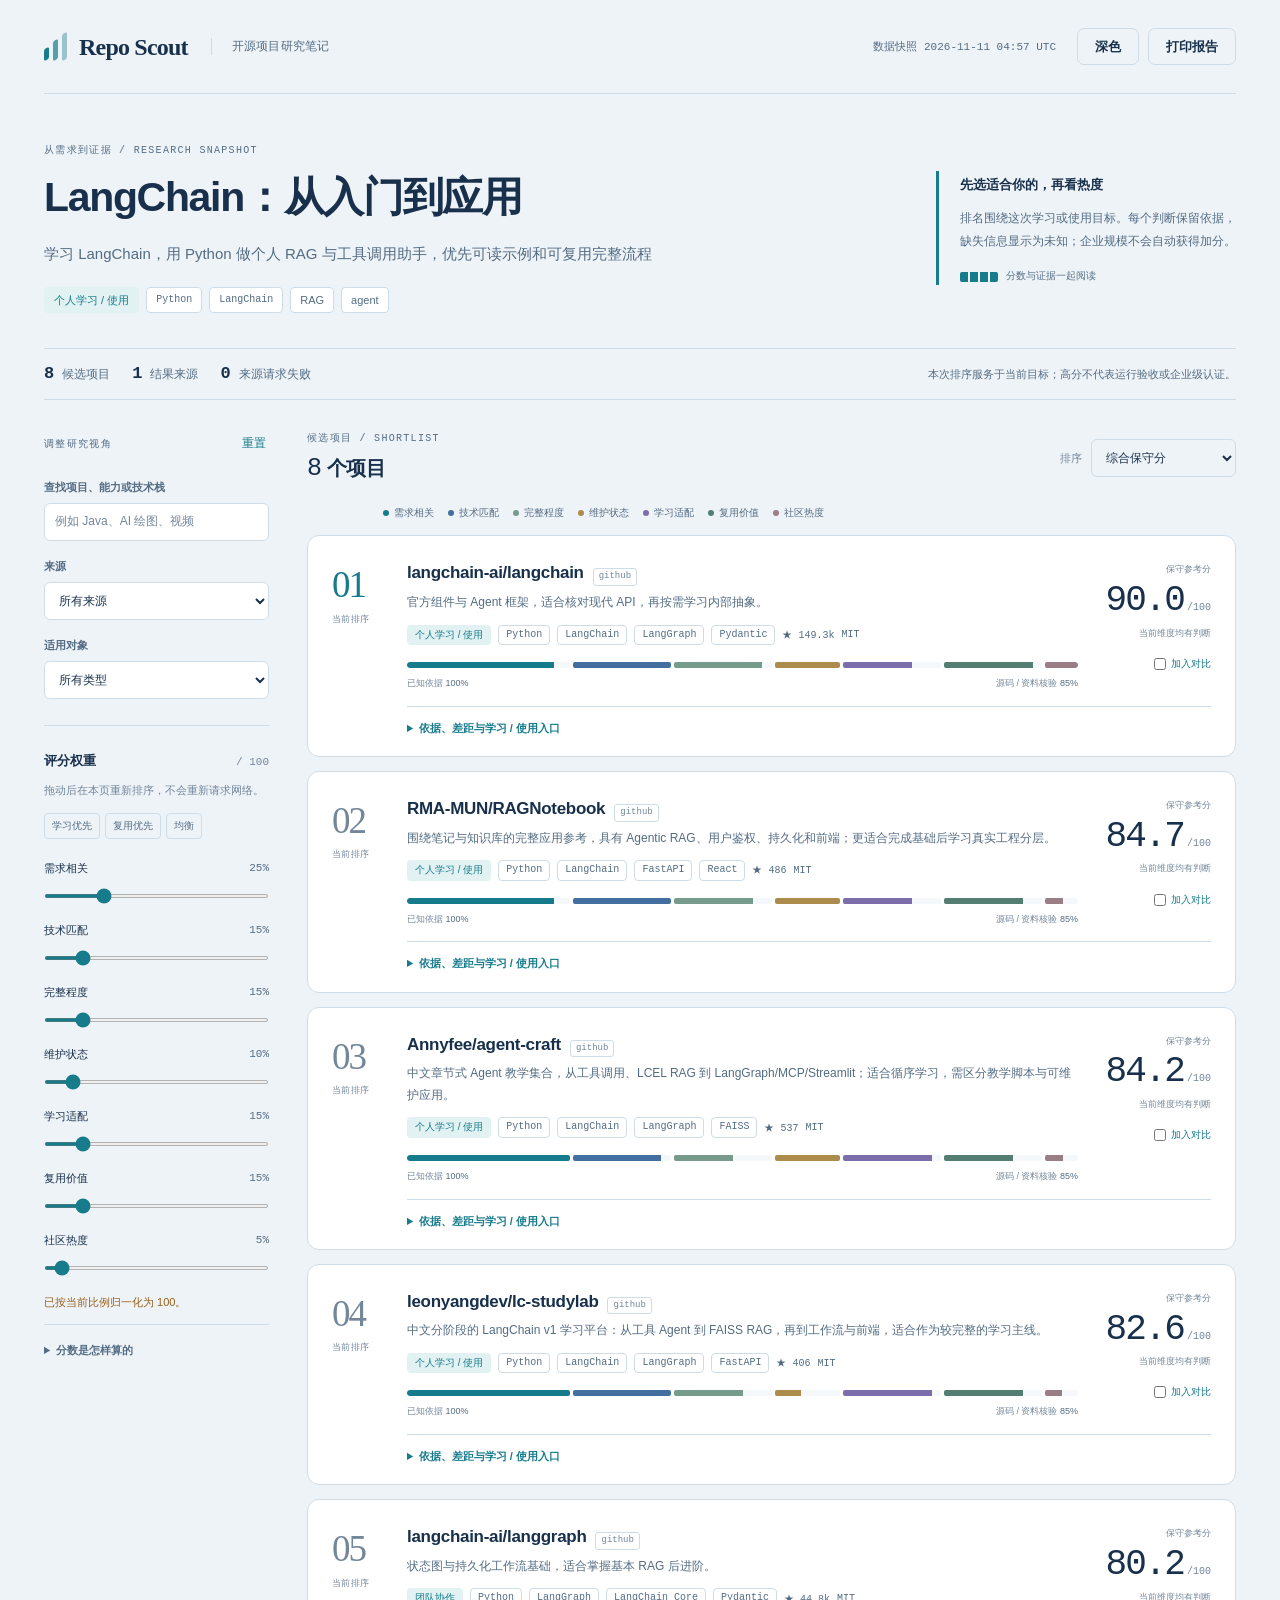
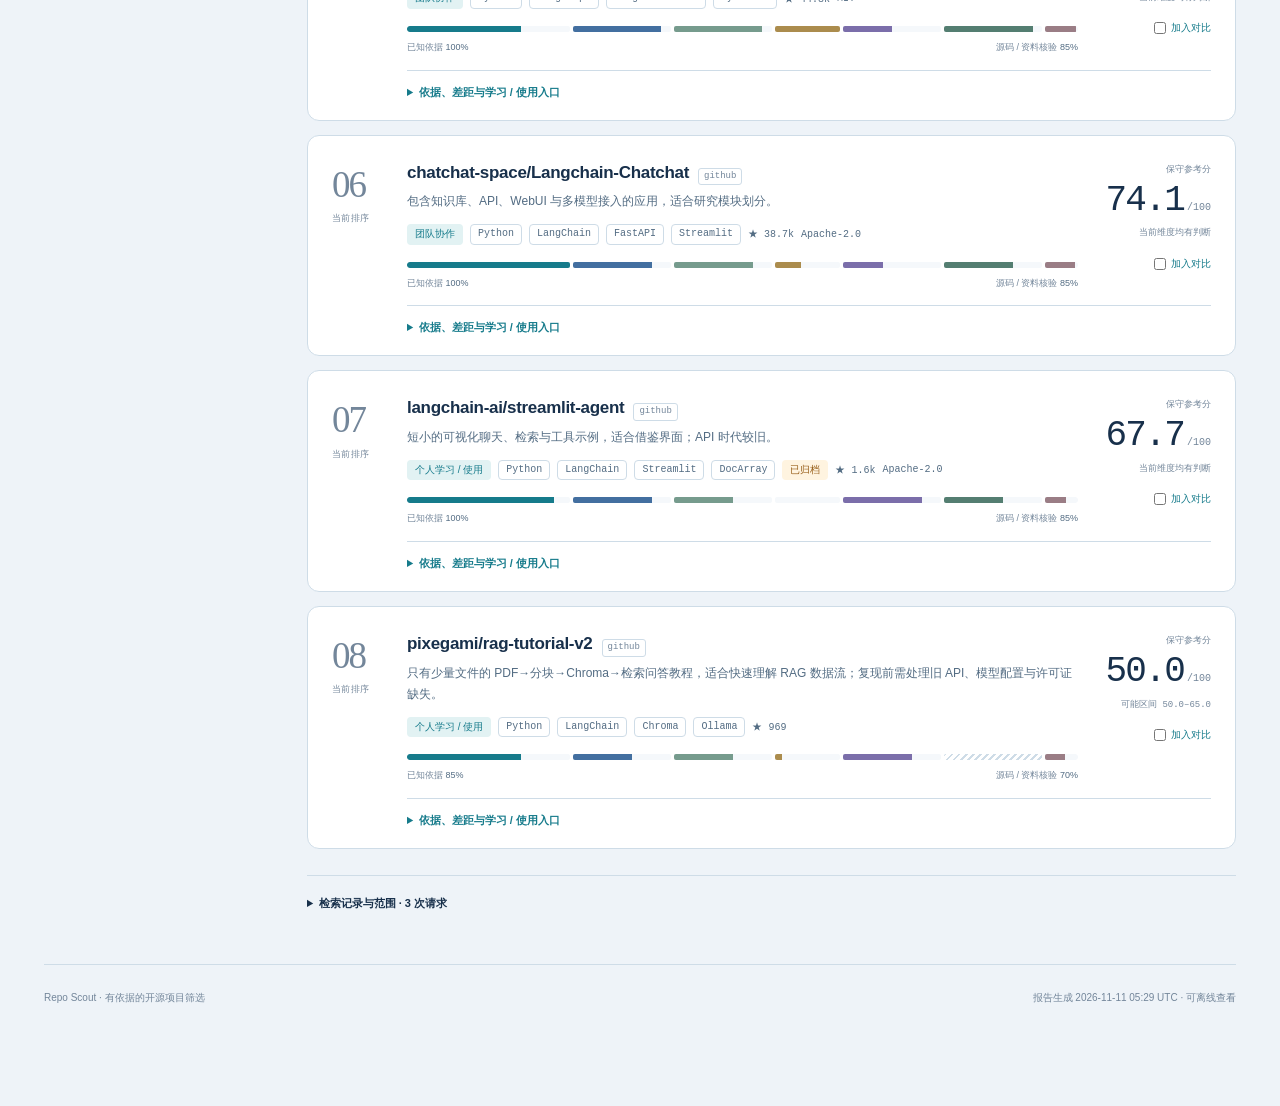
==== commit c6b8c983: "Broaden discovery scenarios and simplify link-first usage" ====
--- a/docs/index.html
+++ b/docs/index.html
@@ -10,7 +10,7 @@
   <style>:root{--field:#eef3f8;--paper:#fff;--ink:#18304b;--sub:#536c83;--muted:#73869a;--rule:#cedce7;--soft:#f5f8fb;--teal:#167b8b;--teal-soft:#e2f2f3;--amber:#99601a;--amber-soft:#fff4e0;--focus:#256eae;--display:Georgia,"Times New Roman","Microsoft YaHei",serif;--body:"Segoe UI","PingFang SC","Microsoft YaHei",sans-serif;--mono:"Cascadia Code","SFMono-Regular",Consolas,monospace;--c0:#167b8b;--c1:#436fa0;--c2:#769b8d;--c3:#ab8c4d;--c4:#7b6eaa;--c5:#547e71;--c6:#9a7d85;color-scheme:light}
 [data-theme=dark]{--field:#101d2c;--paper:#172a3c;--ink:#e0ebf5;--sub:#a7bdd0;--muted:#8ba3b8;--rule:#334b61;--soft:#203449;--teal:#76ced4;--teal-soft:#1e414d;--amber:#e7be78;--amber-soft:#3e382b;--focus:#82beef;--c0:#67c0ca;--c1:#86aee0;--c2:#8dbda7;--c3:#c6ad74;--c4:#b4a0de;--c5:#8cb7a8;--c6:#cb9daa;color-scheme:dark}
 *{box-sizing:border-box}html{scroll-behavior:smooth;scroll-padding-top:20px}body{margin:0;background:var(--field);color:var(--ink);font:15px/1.65 var(--body)}button,input,select{font:inherit}button,a,input,select,summary{ -webkit-tap-highlight-color:transparent}button{cursor:pointer}a{color:var(--teal);text-decoration-thickness:1px;text-underline-offset:3px}a:hover{text-decoration:underline}button:focus-visible,a:focus-visible,input:focus-visible,select:focus-visible,summary:focus-visible{outline:3px solid var(--focus);outline-offset:4px}button:disabled{opacity:.45;cursor:not-allowed}[hidden]{display:none!important}.page-shell{max-width:1512px;margin:auto;padding:0 44px}.topbar{min-height:94px;border-bottom:1px solid var(--rule);display:flex;align-items:center;justify-content:space-between;gap:20px}.wordmark{display:flex;align-items:center;gap:11px;color:var(--ink);font:700 24px/1 var(--display);letter-spacing:-.8px;text-decoration:none;white-space:nowrap}.wordmark:hover{text-decoration:none}.edition{font:12px var(--body);letter-spacing:.02em;color:var(--sub);margin-left:12px;padding-left:20px;border-left:1px solid var(--rule)}.scout-mark{width:24px;height:27px;position:relative;display:inline-block}.scout-mark i{position:absolute;left:0;bottom:0;width:5px;background:var(--teal);transform:skewY(-25deg);border-radius:2px}.scout-mark i:nth-child(1){height:12px}.scout-mark i:nth-child(2){height:20px;left:9px;opacity:.7}.scout-mark i:nth-child(3){height:27px;left:18px;opacity:.4}.top-actions{display:flex;align-items:center;gap:9px}.snapshot{font:11px var(--mono);color:var(--sub);margin-right:12px}.button{border:1px solid var(--teal);background:var(--teal);color:var(--paper);border-radius:7px;padding:8px 17px;font-size:13px;font-weight:600;line-height:1.5}.button:hover{filter:brightness(.94)}.button.quiet{color:var(--ink);border-color:var(--rule);background:transparent}.text-button{background:none;border:none;color:var(--teal);padding:3px;font-size:12px}.text-button:hover{text-decoration:underline}.brief{padding:49px 0 35px;display:grid;grid-template-columns:minmax(0,1fr) 300px;gap:70px;align-items:center}.eyebrow{font:10px/1.6 var(--mono);text-transform:uppercase;letter-spacing:.13em;color:var(--sub);margin:0 0 12px}.brief h1{font-size:clamp(28px,3.2vw,45px);font-weight:650;line-height:1.3;letter-spacing:-1.3px;margin:0 0 16px;max-width:850px}.brief-goal{font-size:15px;line-height:1.85;color:var(--sub);max-width:780px;margin:0 0 19px;overflow-wrap:anywhere}.brief-tags{display:flex;gap:7px;flex-wrap:wrap}.chip{display:inline-flex;align-items:center;border:1px solid var(--rule);padding:3px 9px;border-radius:4px;font-size:11px;color:var(--sub);background:var(--paper);max-width:100%;overflow-wrap:anywhere}.chip.stack{font-family:var(--mono);font-size:10px}.chip.audience{color:var(--teal);background:var(--teal-soft);border-color:transparent}.chip.warning{color:var(--amber);background:var(--amber-soft);border-color:transparent}.reading-note{border-left:3px solid var(--teal);padding:2px 0 0 21px;font-size:12px;color:var(--sub)}.reading-note .note-label{color:var(--ink);font-size:13px;font-weight:650;margin:0 0 9px}.reading-note p{margin:0;line-height:1.9}.note-bottom{display:flex;gap:8px;align-items:center;margin-top:16px;font-size:10px}.evidence-key{height:10px;width:38px;border-radius:2px;background:repeating-linear-gradient(90deg,var(--teal) 0 8px,transparent 8px 10px)}.research-summary{display:flex;align-items:center;gap:22px;flex-wrap:wrap;border-top:1px solid var(--rule);border-bottom:1px solid var(--rule);padding:13px 0;margin-bottom:31px;font-size:12px;color:var(--sub)}.summary-part{display:flex;gap:8px;align-items:baseline}.summary-part strong{font:600 17px/1.4 var(--mono);color:var(--ink)}.summary-boundary{margin-left:auto;max-width:520px;font-size:11px}.workspace{display:grid;grid-template-columns:225px minmax(0,1fr);gap:38px;align-items:start}.control-panel{position:sticky;top:22px;padding:0 0 26px}.panel-heading{display:flex;justify-content:space-between;align-items:baseline;gap:6px;margin-bottom:21px}.panel-heading .eyebrow{margin:0}.field-label{display:block;font-size:11px;font-weight:600;margin:16px 0 7px;color:var(--sub)}input[type=search],select{min-height:38px;width:100%;color:var(--ink);border:1px solid var(--rule);background:var(--paper);border-radius:6px;padding:8px 10px;font-size:12px}input::placeholder{color:var(--muted)}.weight-title{display:flex;align-items:baseline;justify-content:space-between;border-top:1px solid var(--rule);padding-top:24px;margin-top:26px}.weight-title h2{font-size:13px;margin:0}.weight-title>span{font:11px var(--mono);color:var(--muted)}.control-help{font-size:11px;color:var(--muted);line-height:1.75;margin:9px 0 13px}.preset-row{display:flex;gap:5px;margin-bottom:20px}.preset{font-size:10px;border:1px solid var(--rule);border-radius:4px;padding:4px 7px;background:transparent;color:var(--sub)}.preset:hover,.preset.active{background:var(--teal-soft);border-color:var(--teal);color:var(--teal)}.weight-control{margin:0 0 15px}.weight-control label{font-size:11px;display:flex;justify-content:space-between;align-items:center;margin-bottom:4px}.weight-control output{font:11px var(--mono);color:var(--sub)}input[type=range]{width:100%;height:4px;accent-color:var(--teal);margin:0;cursor:pointer}.weight-status{font-size:11px;color:var(--amber);min-height:18px;margin:0}.method-note{font-size:11px;color:var(--muted);border-top:1px solid var(--rule);padding-top:16px;margin-top:13px}.method-note summary{font-weight:600;color:var(--sub);cursor:pointer}.method-note p{margin:12px 0 0;line-height:1.8}.results-panel{min-width:0}.result-toolbar{display:flex;justify-content:space-between;align-items:center;gap:20px;margin-bottom:20px}.result-toolbar .eyebrow{margin:0 0 5px}.result-toolbar h2{font-size:20px;font-weight:600;margin:0;letter-spacing:-.4px}.result-toolbar h2 span{font:500 25px var(--mono)}.sort-control{display:flex;align-items:center;gap:9px}.sort-control label{font-size:11px;color:var(--muted);white-space:nowrap}.sort-control select{width:145px;background:transparent}.rail-legend{display:flex;gap:14px;flex-wrap:wrap;margin:0 0 14px;padding-left:76px;font-size:10px;color:var(--sub)}.legend-item{display:flex;align-items:center;gap:5px}.legend-dot{width:6px;height:6px;border-radius:50%;display:inline-block}.result-row{display:grid;grid-template-columns:52px minmax(0,1fr) 110px;column-gap:23px;position:relative;background:var(--paper);border:1px solid var(--rule);border-radius:12px;padding:25px 24px 19px;margin-bottom:14px;transition:border-color .18s ease;overflow:hidden}.result-row:hover{border-color:var(--teal)}.result-row.selected{border-color:var(--teal);box-shadow:inset 3px 0 var(--teal)}.rank-number{font:400 37px/1.2 var(--display);color:var(--muted);letter-spacing:-2px;padding-top:2px}.result-row:first-child .rank-number{color:var(--teal)}.rank-number small{display:block;font:9px/1.4 var(--mono);letter-spacing:.05em;color:var(--muted);margin-top:6px}.result-main{min-width:0}.project-title{display:flex;align-items:baseline;flex-wrap:wrap;gap:9px;margin:0 0 6px}.project-title a,.project-title .non-link{font:650 17px/1.4 var(--body);color:var(--ink);letter-spacing:-.3px;text-decoration:none;overflow-wrap:anywhere}.project-title a:hover{color:var(--teal);text-decoration:underline}.provider-label{font:9px/1.5 var(--mono);color:var(--muted);border:1px solid var(--rule);padding:1px 5px;border-radius:3px;white-space:nowrap}.project-summary{font-size:12px;line-height:1.8;margin:0 0 11px;color:var(--sub);overflow-wrap:anywhere}.project-meta{display:flex;gap:7px;flex-wrap:wrap;align-items:center;margin-bottom:17px}.project-meta .chip{padding:1px 7px;font-size:10px}.metric-note{font:10px var(--mono);color:var(--sub)}.metric-sep{color:var(--rule)}.score-cell{grid-column:3;grid-row:1;align-self:start;text-align:right;padding-top:1px}.score-label{display:block;font-size:9px;color:var(--muted);margin-bottom:4px}.score-value{font:500 36px/1.1 var(--mono);letter-spacing:-2px;color:var(--ink)}.score-max{font:10px var(--mono);color:var(--muted);margin-left:3px}.score-range{font:9px/1.7 var(--mono);color:var(--muted);margin-top:6px}.select-project{display:flex;justify-content:flex-end;gap:5px;font-size:10px;color:var(--teal);margin-top:14px;cursor:pointer}.select-project input{accent-color:var(--teal);width:12px;height:12px;margin:2px 0 0}.evidence-rail{display:flex;width:100%;height:6px;gap:3px;margin:3px 0 8px;overflow:hidden;border-radius:3px}.rail-segment{background:var(--soft);position:relative;border-radius:2px;min-width:0;height:100%;overflow:hidden}.rail-fill{height:100%;display:block;min-width:0}.rail-segment.unknown{background:repeating-linear-gradient(135deg,var(--rule) 0 2px,transparent 2px 5px)}.coverage-row{display:flex;justify-content:space-between;gap:12px;color:var(--muted);font-size:9px;flex-wrap:wrap}.coverage-row strong{font-weight:500;color:var(--sub)}.row-detail{grid-column:2/4;margin-top:15px;padding-top:12px;border-top:1px solid var(--rule);font-size:11px;min-width:0}.row-detail>summary{color:var(--teal);cursor:pointer;font-weight:600;list-style-position:inside;display:list-item}.row-detail[open]>summary{margin-bottom:20px}.detail-grid{display:grid;grid-template-columns:minmax(0,1fr) minmax(0,1fr);gap:22px 28px}.detail-grid h4{font-size:11px;color:var(--ink);margin:0 0 9px}.detail-grid p{margin:0 0 8px;color:var(--sub);overflow-wrap:anywhere}.detail-grid ul,.detail-grid ol{padding-left:18px;margin:0;color:var(--sub)}.detail-grid li{margin:0 0 7px;overflow-wrap:anywhere}.detail-full{grid-column:1/-1}.criterion-grid{display:grid;grid-template-columns:repeat(2,minmax(0,1fr));gap:10px}.criterion{padding:12px;border:1px solid var(--rule);border-radius:6px;background:var(--soft);min-width:0}.criterion-heading{display:flex;justify-content:space-between;gap:8px;align-items:center;margin:0 0 6px}.criterion-heading strong{font-size:11px}.criterion-heading span{font:11px var(--mono);color:var(--teal)}.criterion p{font-size:10px;line-height:1.7;margin:0 0 7px}.criterion .evidence-link{font-size:9px;margin-right:9px}.status-label{font-size:9px;color:var(--muted);display:block;margin-bottom:6px}.facts{display:grid;grid-template-columns:auto minmax(0,1fr);gap:6px 15px;margin:0;color:var(--sub);font-size:10px}.facts dt{color:var(--muted)}.facts dd{margin:0;overflow-wrap:anywhere}.signal-list{display:flex;gap:6px;flex-wrap:wrap}.signal{font-size:9px;background:var(--soft);border:1px solid var(--rule);border-radius:3px;padding:2px 6px;color:var(--sub)}.signal.unknown{color:var(--muted)}.inspection-warning{color:var(--amber)!important;background:var(--amber-soft);padding:8px 10px;border-radius:4px;font-size:10px}.source-log{border-top:1px solid var(--rule);margin:26px 0 0;padding:18px 0;font-size:11px;color:var(--sub)}.source-log>summary{cursor:pointer;color:var(--ink);font-weight:600}.scope-copy{color:var(--muted);max-width:770px}.source-entry{display:grid;grid-template-columns:75px minmax(0,1fr) 55px;gap:12px;padding:11px 0;border-top:1px solid var(--rule);font-size:10px}.source-entry code{font:10px/1.65 var(--mono);overflow-wrap:anywhere;color:var(--sub)}.source-entry .source-state{text-align:right}.source-entry.error{color:var(--amber)}.source-entry p{grid-column:2/-1;margin:0;overflow-wrap:anywhere}.empty-state{text-align:center;background:var(--paper);border:1px dashed var(--rule);border-radius:12px;padding:45px 20px}.empty-symbol{font:55px var(--display);color:var(--teal)}.empty-state h3{font-size:17px;margin:10px 0}.empty-state p{font-size:12px;color:var(--sub);margin-bottom:22px}.report-footer{margin:34px 0 0;padding:25px 0 105px;border-top:1px solid var(--rule);display:flex;justify-content:space-between;gap:18px;font-size:10px;color:var(--muted)}.compare-dock{position:fixed;z-index:20;bottom:20px;left:50%;transform:translateX(-50%);display:flex;gap:20px;align-items:center;max-width:calc(100% - 30px);background:var(--paper);border:1px solid var(--teal);border-radius:10px;padding:11px 14px 11px 18px;box-shadow:0 8px 35px #102b3e20}.compare-dock>div{min-width:0;max-width:550px}.compare-dock strong{display:block;font-size:11px}.compare-dock>div>span{display:block;font-size:10px;color:var(--muted);white-space:nowrap;overflow:hidden;text-overflow:ellipsis}.compare-dock button{white-space:nowrap}.compare-dock .button{font-size:11px}dialog{width:min(1200px,calc(100vw - 36px));max-height:88vh;max-width:none;border:1px solid var(--rule);border-radius:13px;padding:27px;background:var(--paper);color:var(--ink);box-shadow:0 30px 100px #10253740}dialog::backdrop{background:#0d233a88;backdrop-filter:blur(3px)}.dialog-heading{display:flex;justify-content:space-between;gap:20px;align-items:center}.dialog-heading .eyebrow{margin:0 0 5px}.dialog-heading h2{font-size:25px;letter-spacing:-.5px;margin:0}.compare-hint{font-size:11px;color:var(--sub);margin:17px 0}.comparison-scroll{overflow-x:auto;overscroll-behavior:contain}.comparison-table{border-collapse:collapse;width:100%;font-size:11px;table-layout:fixed;min-width:640px}.comparison-table th,.comparison-table td{border-bottom:1px solid var(--rule);padding:14px 15px;text-align:left;vertical-align:top;overflow-wrap:anywhere}.comparison-table thead th{font-size:13px;background:var(--soft);font-weight:650}.comparison-table th:first-child{width:132px;color:var(--muted);font-size:10px;font-weight:500}.comparison-table td .compare-score{font:500 25px var(--mono);color:var(--teal)}.comparison-table td p{margin:4px 0;color:var(--sub);font-size:10px}.comparison-table td ul{padding-left:15px;margin:0}.comparison-table td li{margin-bottom:5px}.toast{position:fixed;z-index:50;bottom:90px;left:50%;transform:translateX(-50%);background:var(--ink);color:var(--paper);border-radius:6px;padding:10px 16px;font-size:12px;max-width:90vw}.skip-link{position:fixed;z-index:100;top:-60px;left:20px;padding:8px 15px;background:var(--paper);color:var(--ink);border:2px solid var(--teal)}.skip-link:focus{top:10px}.no-script{padding:25px;text-align:center;background:var(--amber-soft);color:var(--amber)}
-.report-dates{margin:15px 0 20px;max-width:450px}
+.report-dates{margin:15px 0 20px;max-width:450px}.profile-constraints{margin-top:19px;padding:12px 15px;border-left:2px solid var(--rule);background:var(--soft)}.profile-constraints h2{font-size:11px;margin:0 0 6px;color:var(--sub)}.profile-constraints ul{padding-left:17px;margin:0;font-size:12px;color:var(--sub)}.profile-constraints li{margin:3px 0;overflow-wrap:anywhere}.usage-evidence .evidence-link{font-size:10px;margin-right:12px}
 @media(min-width:1600px){.brief{gap:100px}.result-row{padding:29px 28px 22px;column-gap:27px}.project-title a{font-size:19px}.project-summary{font-size:13px}.evidence-rail{height:7px}.coverage-row{font-size:10px}}
 @media(max-width:1100px){.page-shell{padding:0 25px}.workspace{grid-template-columns:195px minmax(0,1fr);gap:25px}.brief{grid-template-columns:minmax(0,1fr) 240px;gap:30px}.edition{display:none}.result-row{grid-template-columns:35px minmax(0,1fr) 84px;column-gap:15px;padding:21px 18px 17px}.rank-number{font-size:30px}.score-value{font-size:29px}.rail-legend{padding-left:52px;gap:9px}.project-title a{font-size:16px}.criterion-grid{grid-template-columns:1fr}.detail-grid{gap:18px}.snapshot{font-size:9px}.brief h1{font-size:34px}}
 @media(max-width:760px){.page-shell{padding:0 18px}.topbar{min-height:76px}.wordmark{font-size:22px}.snapshot{display:none}.top-actions{gap:6px}.button.quiet{font-size:10px;padding:7px 9px}.brief{display:block;padding:30px 0 25px}.brief h1{font-size:29px;letter-spacing:-.8px}.brief-goal{font-size:13px}.reading-note{margin-top:24px;padding-left:15px;max-width:none}.note-bottom{display:none}.research-summary{gap:12px 23px;margin-bottom:22px}.summary-boundary{margin-left:0;width:100%;max-width:none}.workspace{display:block}.control-panel{position:static;background:var(--paper);border:1px solid var(--rule);border-radius:10px;padding:18px;margin-bottom:25px;display:grid;grid-template-columns:1fr 1fr;column-gap:15px}.panel-heading,.weight-title,.control-help,.preset-row,#weightControls,.weight-status,.method-note{grid-column:1/-1}.panel-heading{margin-bottom:0}label[for=searchInput],#searchInput{grid-column:1/-1}.field-label{margin-top:13px}.weight-title{margin-top:19px;padding-top:17px}.control-help{margin-bottom:10px}.preset-row{margin-bottom:10px}.weight-control{margin-bottom:7px}#weightControls{display:grid;grid-template-columns:1fr 1fr;gap:10px 18px}.method-note{margin-top:0;padding-top:10px}.result-toolbar{margin-bottom:16px}.rail-legend{padding-left:0;gap:9px;margin-bottom:12px}.result-row{grid-template-columns:28px minmax(0,1fr) 66px;column-gap:10px;padding:18px 13px 15px;border-radius:9px}.rank-number{font-size:27px}.rank-number small{font-size:7px}.project-title{gap:5px}.project-title a{font-size:14px}.project-summary{font-size:11px;margin-bottom:9px}.score-value{font-size:25px;letter-spacing:-1.6px}.score-label{font-size:8px}.score-range{font-size:8px}.score-max{font-size:8px}.project-meta{gap:5px;margin-bottom:12px}.project-meta .chip{font-size:9px}.metric-note{font-size:9px}.coverage-row{font-size:8px;gap:3px}.select-project{font-size:9px}.row-detail{grid-column:1/-1;font-size:10px}.detail-grid{grid-template-columns:1fr}.detail-full{grid-column:auto}.criterion-grid{grid-template-columns:1fr 1fr}.criterion{padding:10px}.criterion-heading strong{font-size:10px}.criterion-heading span{font-size:10px}.sort-control select{width:125px;font-size:11px}.result-toolbar h2{font-size:16px}.result-toolbar h2 span{font-size:21px}.result-toolbar .eyebrow{font-size:8px}.sort-control{gap:5px}.sort-control label{font-size:10px}.source-entry{grid-template-columns:60px minmax(0,1fr) 43px;gap:8px}.report-footer{display:block;padding-bottom:105px;font-size:9px}.report-footer span{display:block;margin-bottom:6px}.compare-dock{bottom:10px;gap:12px;width:calc(100% - 22px);padding:10px 12px}.compare-dock>div{flex:1}.compare-dock>div>span{max-width:190px}.compare-dock .button{padding:8px 12px}.compare-dock .text-button{font-size:10px}dialog{padding:18px;width:calc(100vw - 20px)}.dialog-heading h2{font-size:21px}.dialog-heading .eyebrow{font-size:8px}.comparison-table{min-width:580px}.comparison-table th,.comparison-table td{padding:10px}.comparison-table th:first-child{width:100px}.comparison-table thead th{font-size:11px}}
@@ -28,14 +28,14 @@
     </header>
     <main id="top">
       <section class="brief" aria-labelledby="reportTitle">
-        <div class="brief-copy"><p class="eyebrow">从需求到证据 / RESEARCH SNAPSHOT</p><h1 id="reportTitle">LangChain：从入门到应用</h1><p class="brief-goal" id="profileGoal"></p><div class="brief-tags" id="profileTags"></div></div>
-        <aside class="reading-note"><p class="note-label">先选适合你的，再看热度</p><p>排名围绕这次学习目标。每个判断保留依据，缺失信息显示为未知；企业规模不会自动获得加分。</p><div class="note-bottom"><span class="evidence-key"></span><span>分数与证据一起阅读</span></div></aside>
+        <div class="brief-copy"><p class="eyebrow">从需求到证据 / RESEARCH SNAPSHOT</p><h1 id="reportTitle">LangChain：从入门到应用</h1><p class="brief-goal" id="profileGoal"></p><div class="brief-tags" id="profileTags"></div><section class="profile-constraints" id="profileConstraints" aria-label="本次使用约束" hidden></section></div>
+        <aside class="reading-note"><p class="note-label">先选适合你的，再看热度</p><p>排名围绕这次学习或使用目标。每个判断保留依据，缺失信息显示为未知；企业规模不会自动获得加分。</p><div class="note-bottom"><span class="evidence-key"></span><span>分数与证据一起阅读</span></div></aside>
       </section>
       <div class="research-summary" id="researchSummary" aria-live="polite"></div>
       <div class="workspace">
         <aside class="control-panel" aria-label="筛选和评分设置">
           <div class="panel-heading"><span class="eyebrow">调整研究视角</span><button id="resetButton" class="text-button" type="button">重置</button></div>
-          <label class="field-label" for="searchInput">查找项目或技术栈</label><input id="searchInput" type="search" placeholder="例如 LangChain、Python、RAG" autocomplete="off">
+          <label class="field-label" for="searchInput">查找项目、能力或技术栈</label><input id="searchInput" type="search" placeholder="例如 Java、AI 绘图、视频" autocomplete="off">
           <label class="field-label" for="providerFilter">来源</label><select id="providerFilter"><option value="">所有来源</option></select>
           <label class="field-label" for="audienceFilter">适用对象</label><select id="audienceFilter"><option value="">所有类型</option><option value="individual">个人学习 / 使用</option><option value="team">团队协作</option><option value="enterprise">企业方向</option><option value="unknown">尚未确认</option></select>
           <div class="weight-title"><h2>评分权重</h2><span>/ 100</span></div>
@@ -69,7 +69,7 @@
   const DEFAULT = {relevance:25,stack_fit:15,completeness:15,maintenance:10,learning_fit:15,reuse:15,popularity:5};
   const PRESETS = {balanced:DEFAULT,learning:{relevance:25,stack_fit:10,completeness:10,maintenance:10,learning_fit:25,reuse:15,popularity:5},reuse:{relevance:25,stack_fit:20,completeness:15,maintenance:10,learning_fit:5,reuse:20,popularity:5}};
   const AUDIENCES = {individual:'个人学习 / 使用',personal:'个人学习 / 使用',team:'团队协作',enterprise:'企业方向','enterprise-oriented':'企业方向',unknown:'尚未确认'};
-  const CATEGORIES = {framework:'开发框架',tutorial:'教程 / 示例',application:'完整应用',platform:'平台项目',library:'组件 / 库',tool:'开发工具',unknown:'形态待确认'};
+  const CATEGORIES = {framework:'开发框架',tutorial:'教程 / 示例',application:'完整应用',platform:'平台项目',library:'组件 / 库',tool:'工具',model:'模型 / 权重',workflow:'创作工作流',resource:'素材 / 资料',unknown:'形态待确认'};
   const STATUS = {'source-reviewed':'源码 / 资料核验',heuristic:'结构或元数据判断',unknown:'缺少判断依据'};
   const SIGNALS = {tests:'测试',ci:'CI',docs:'文档',examples:'示例',deployment:'部署',manifest:'依赖声明'};
   const $ = id => document.getElementById(id);
@@ -112,6 +112,8 @@
     tags.append(node('span','chip audience',AUDIENCES[profile.target_audience]||'个人学习 / 使用'));
     list(profile.stack).forEach(value=>tags.append(node('span','chip stack',value)));
     list(profile.capabilities).slice(0,6).forEach(value=>tags.append(node('span','chip',value)));
+    const constraints=list(profile.constraints).filter(value=>value.trim());
+    if(constraints.length){const section=$('profileConstraints');section.hidden=false;section.append(node('h2','','本次使用约束'));const entries=node('ul');constraints.forEach(value=>entries.append(node('li','',value)));section.append(entries);}
     const providers=[...new Set(items.map(item=>string(item.provider,'unknown')))].sort();
     providers.forEach(provider=>{const option=node('option','',provider);option.value=provider;$('providerFilter').append(option);});
     const receipts=Array.isArray(report.source_receipts)?report.source_receipts:[];
@@ -150,7 +152,7 @@
   }
   function addListSection(grid,title,values,ordered=false) {const section=node('section');section.append(node('h4','',title));const entries=list(values);if(entries.length){const ul=node(ordered?'ol':'ul');entries.forEach(value=>ul.append(node('li','',value)));section.append(ul);}else section.append(node('p','','尚未记录，建议继续核查。'));grid.append(section);}
   function details(item) {
-    const detail=node('details','row-detail');detail.append(node('summary','','依据、差距与学习入口'));
+    const detail=node('details','row-detail');detail.append(node('summary','','依据、差距与学习 / 使用入口'));
     const grid=node('div','detail-grid');
     const provenance=node('section','detail-full');provenance.append(node('h4','','候选从哪里来'));
     const discoveries=discoveryEntries(item),seen=new Set();
@@ -163,7 +165,8 @@
     criteriaSection.append(criteriaGrid);grid.append(criteriaSection);
     addListSection(grid,'值得借鉴',item.strengths);
     addListSection(grid,'缺口与使用条件',item.gaps);
-    if(list(item.learning_path).length)addListSection(grid,'建议学习顺序',item.learning_path,true);
+    if(list(item.learning_path).length)addListSection(grid,'学习 / 使用路线',item.learning_path,true);
+    if(list(item.usage_requirements).length){const usage=node('section','detail-full');addListSection(usage,'使用条件与成本',item.usage_requirements);const sources=node('p','usage-evidence');evidenceLinks(sources,item.usage_evidence);if(!sources.childNodes.length)sources.append(node('span','','条件来源尚未记录，需进一步核查。'));usage.append(sources);grid.append(usage);}
     const factsSection=node('section');factsSection.append(node('h4','','时间、许可与项目形态'));
     const facts=node('dl','facts');
     [['建仓',date(item.created_at)],['最近代码提交',date(item.last_commit_at)],['最近 Release',date(item.latest_release_at)],['最近推送',date(item.pushed_at)],['数据取得',date(item.retrieved_at)],['许可证',string(item.license,'未知')||'未知'],['项目形态',CATEGORIES[item.category]||string(item.category,'形态待确认')],['归档状态',item.archived===true?'已归档':item.archived===false?'未归档':'未知']].forEach(([label,value])=>facts.append(node('dt','',label),node('dd','',value)));
@@ -198,7 +201,7 @@
     const weights=normalizedWeights();if(!weights)return;
     currentScores=new Map(items.map(item=>[item._id,compute(item,weights)]));
     const query=$('searchInput').value.toLocaleLowerCase().trim(),provider=$('providerFilter').value,audience=$('audienceFilter').value,sort=$('sortSelect').value;
-    const filtered=items.filter(item=>{const haystack=[item.name,item.summary,item.description,item.language,...list(item.stack),...list(item.topics)].filter(Boolean).join(' ').toLocaleLowerCase();return (!query||haystack.includes(query))&&(!provider||item.provider===provider)&&(!audience||normalizeAudience(labelAudience(item))===audience);});
+    const filtered=items.filter(item=>{const haystack=[item.name,item.summary,item.description,item.language,...list(item.stack),...list(item.topics),...list(item.usage_requirements)].filter(Boolean).join(' ').toLocaleLowerCase();return (!query||haystack.includes(query))&&(!provider||item.provider===provider)&&(!audience||normalizeAudience(labelAudience(item))===audience);});
     filtered.sort((a,b)=>{const as=currentScores.get(a._id),bs=currentScores.get(b._id);if(sort==='stars'){const aa=typeof a.stars==='number'?a.stars:-1,bb=typeof b.stars==='number'?b.stars:-1;if(aa!==bb)return bb-aa;}if(sort==='updated'){const aa=Date.parse(a.last_commit_at)||0,bb=Date.parse(b.last_commit_at)||0;if(aa!==bb)return bb-aa;}return bs.low-as.low||bs.coverage-as.coverage||string(a.name).localeCompare(string(b.name),'en');});
     const fragment=document.createDocumentFragment();filtered.forEach((item,index)=>fragment.append(makeRow(item,index,weights,currentScores.get(item._id))));$('results').replaceChildren(fragment);$('resultCount').textContent=filtered.length;$('emptyState').hidden=filtered.length>0;updateCompareDock();
     if($('compareDialog').open)buildComparison();
@@ -209,11 +212,12 @@
     const row=(label,renderCell)=>{const tr=node('tr'),heading=node('th','',label);heading.scope='row';tr.append(heading);chosen.forEach(item=>{const td=node('td');renderCell(td,item);tr.append(td);});body.append(tr);};
     row('综合保守分',(td,item)=>{const s=currentScores.get(item._id);td.append(node('strong','compare-score',scoreText(s.low)),node('p','',`可能区间 ${scoreText(s.low)}–${scoreText(s.upper)} / 100`),node('p','',`已知依据 ${percent(s.coverage)} · 源码核验 ${percent(s.review)}`));});
     row('技术栈',(td,item)=>td.append(node('span','',list(item.stack).join(' / ')||string(item.language,'未知'))));
+    if(chosen.some(item=>list(item.usage_requirements).length))row('使用条件与成本',(td,item)=>{const values=list(item.usage_requirements);if(!values.length){td.append(node('span','','尚未记录，需核查'));return;}const ul=node('ul');values.forEach(value=>ul.append(node('li','',value)));td.append(ul);evidenceLinks(td,item.usage_evidence);});
     row('适用对象',(td,item)=>{td.append(node('span','',AUDIENCES[labelAudience(item)]||'尚未确认'));if(item.audience&&typeof item.audience==='object')td.append(node('p','',string(item.audience.reason)));});
     row('发现方式',(td,item)=>{const entries=discoveryEntries(item);td.append(node('span','',entries.length?[...new Set(entries.map(discoveryLabel))].join(' / '):'未记录'));});
     KEYS.forEach(key=>row(LABELS[key],(td,item)=>{const c=criterion(item,key),v=numericCriterion(item,key);td.append(node('strong','',v===null?'未知':`${v.toFixed(1)} / 5`),node('p','',string(c.reason,'尚无判断依据')));evidenceLinks(td,c.evidence);}));
     [['建仓',item=>date(item.created_at)],['最近代码提交',item=>date(item.last_commit_at)],['最近 Release',item=>date(item.latest_release_at)],['Star / Fork',item=>`${format(item.stars)} / ${format(item.forks)}`],['许可证',item=>string(item.license,'未知')||'未知']].forEach(([label,get])=>row(label,(td,item)=>td.append(node('span','',get(item)))));
-    [['可借鉴点','strengths'],['缺口与条件','gaps'],['学习顺序','learning_path']].forEach(([label,key])=>row(label,(td,item)=>{const values=list(item[key]);if(!values.length){td.append(node('span','','尚未记录'));return;}const ul=node('ul');values.forEach(value=>ul.append(node('li','',value)));td.append(ul);}));table.append(body);$('compareContent').replaceChildren(table);
+    [['可借鉴点','strengths'],['缺口与条件','gaps'],['学习 / 使用路线','learning_path']].forEach(([label,key])=>row(label,(td,item)=>{const values=list(item[key]);if(!values.length){td.append(node('span','','尚未记录'));return;}const ul=node('ul');values.forEach(value=>ul.append(node('li','',value)));td.append(ul);}));table.append(body);$('compareContent').replaceChildren(table);
   }
   function reset() {clearFilters();activePreset='';updatePresetButtons();setWeights(initialWeights);$('sortSelect').value='score';render();}
 
